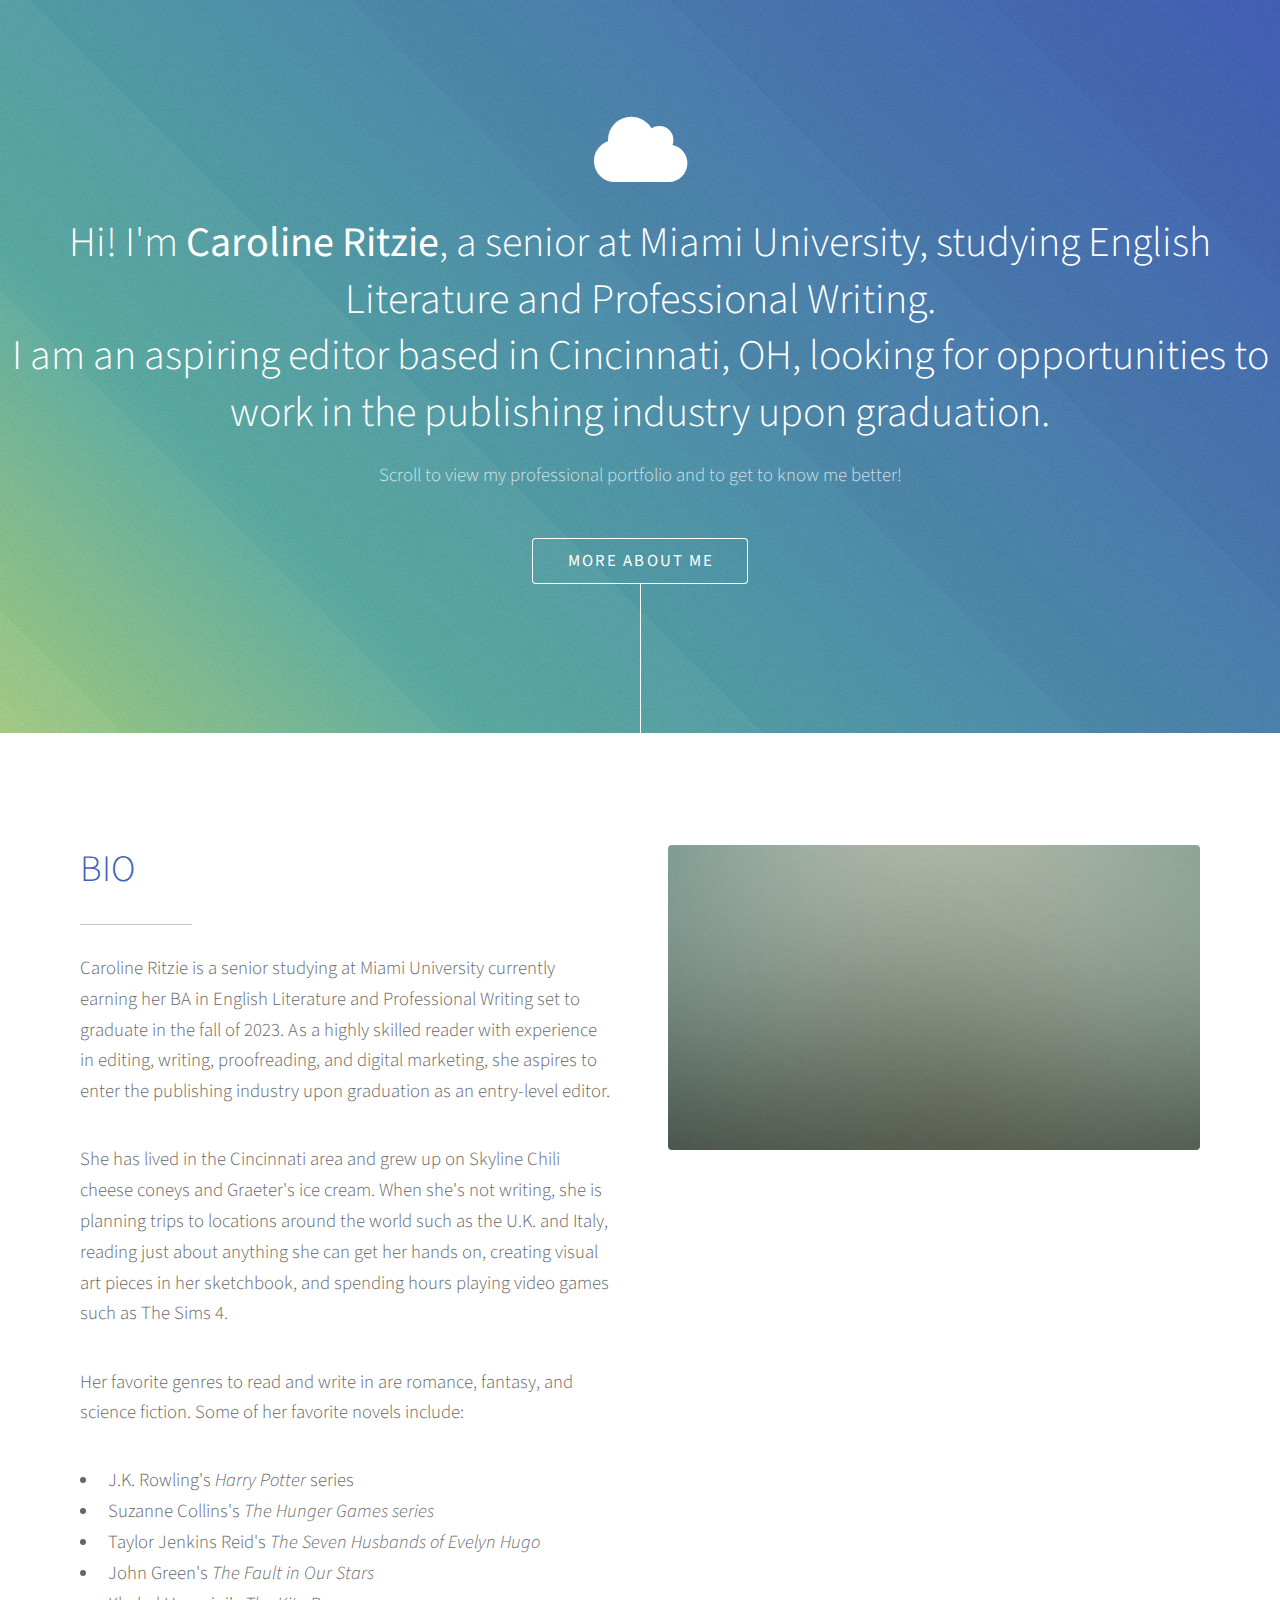
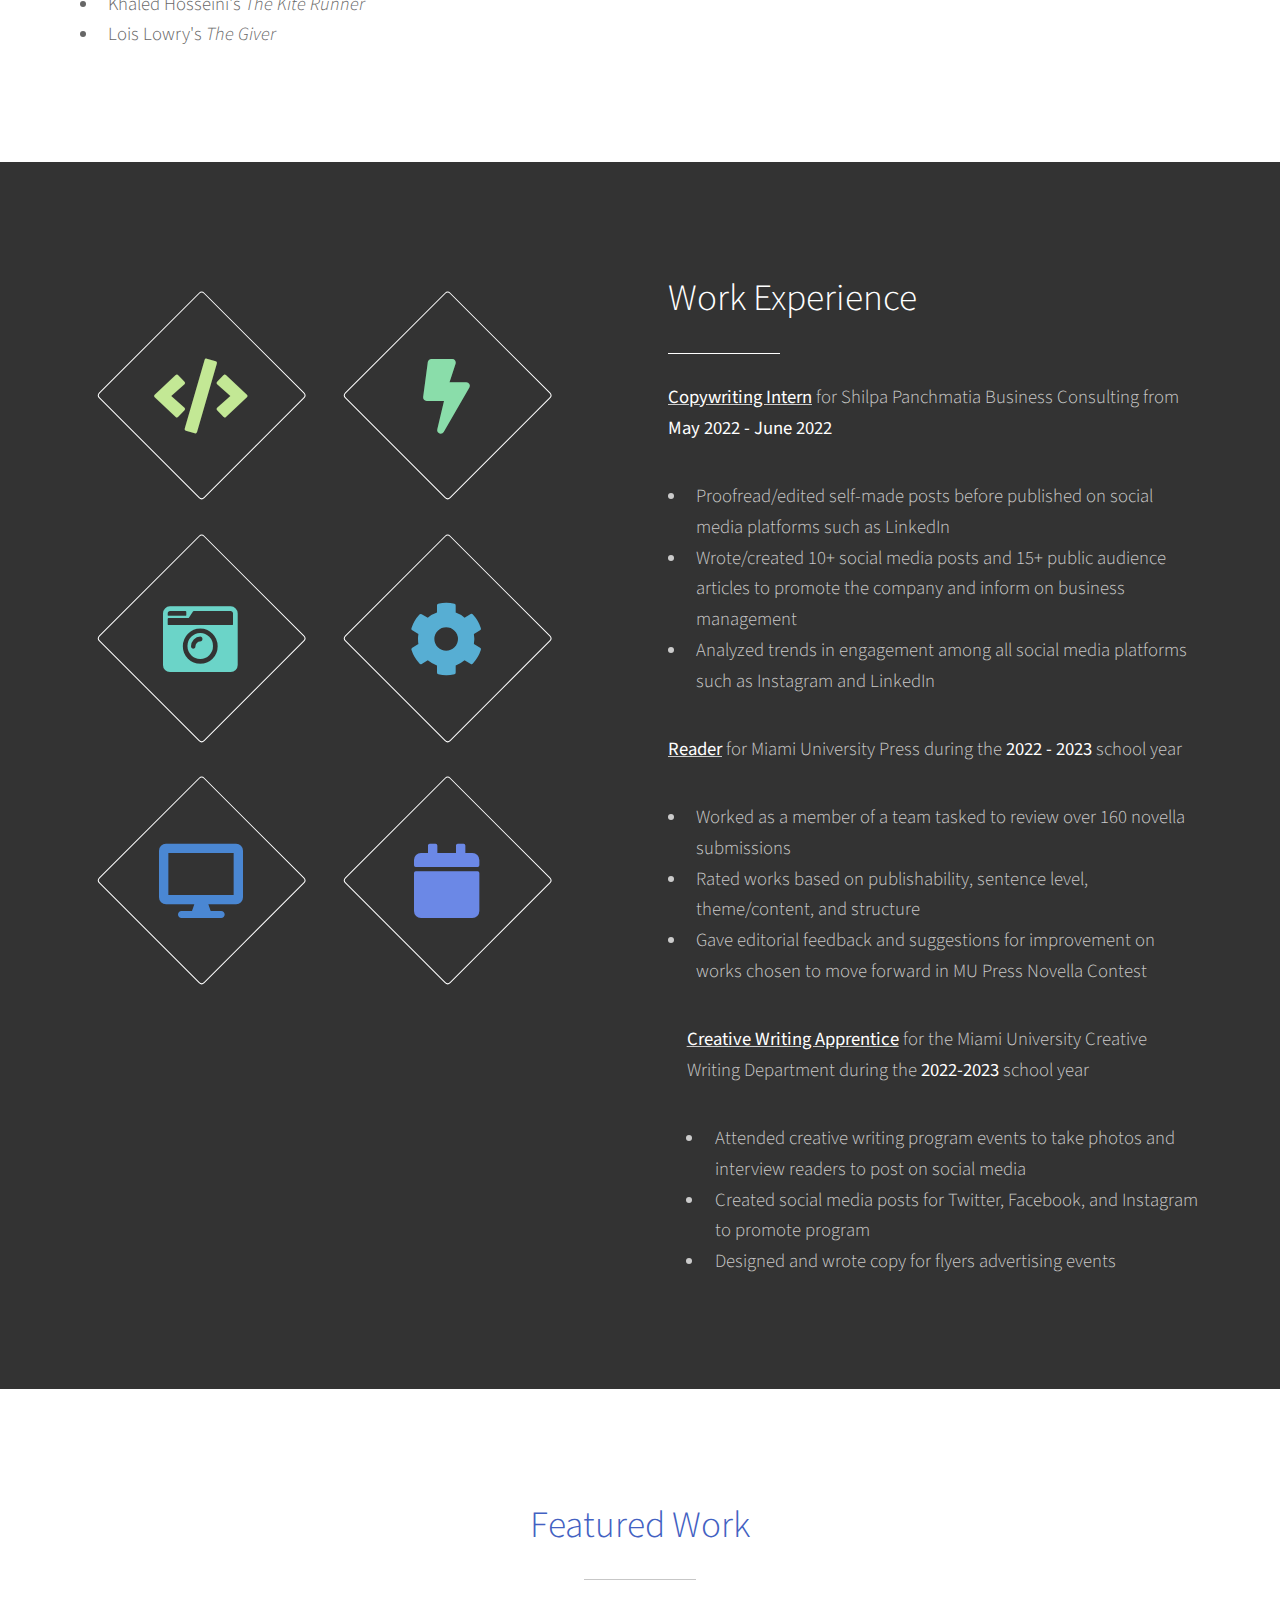
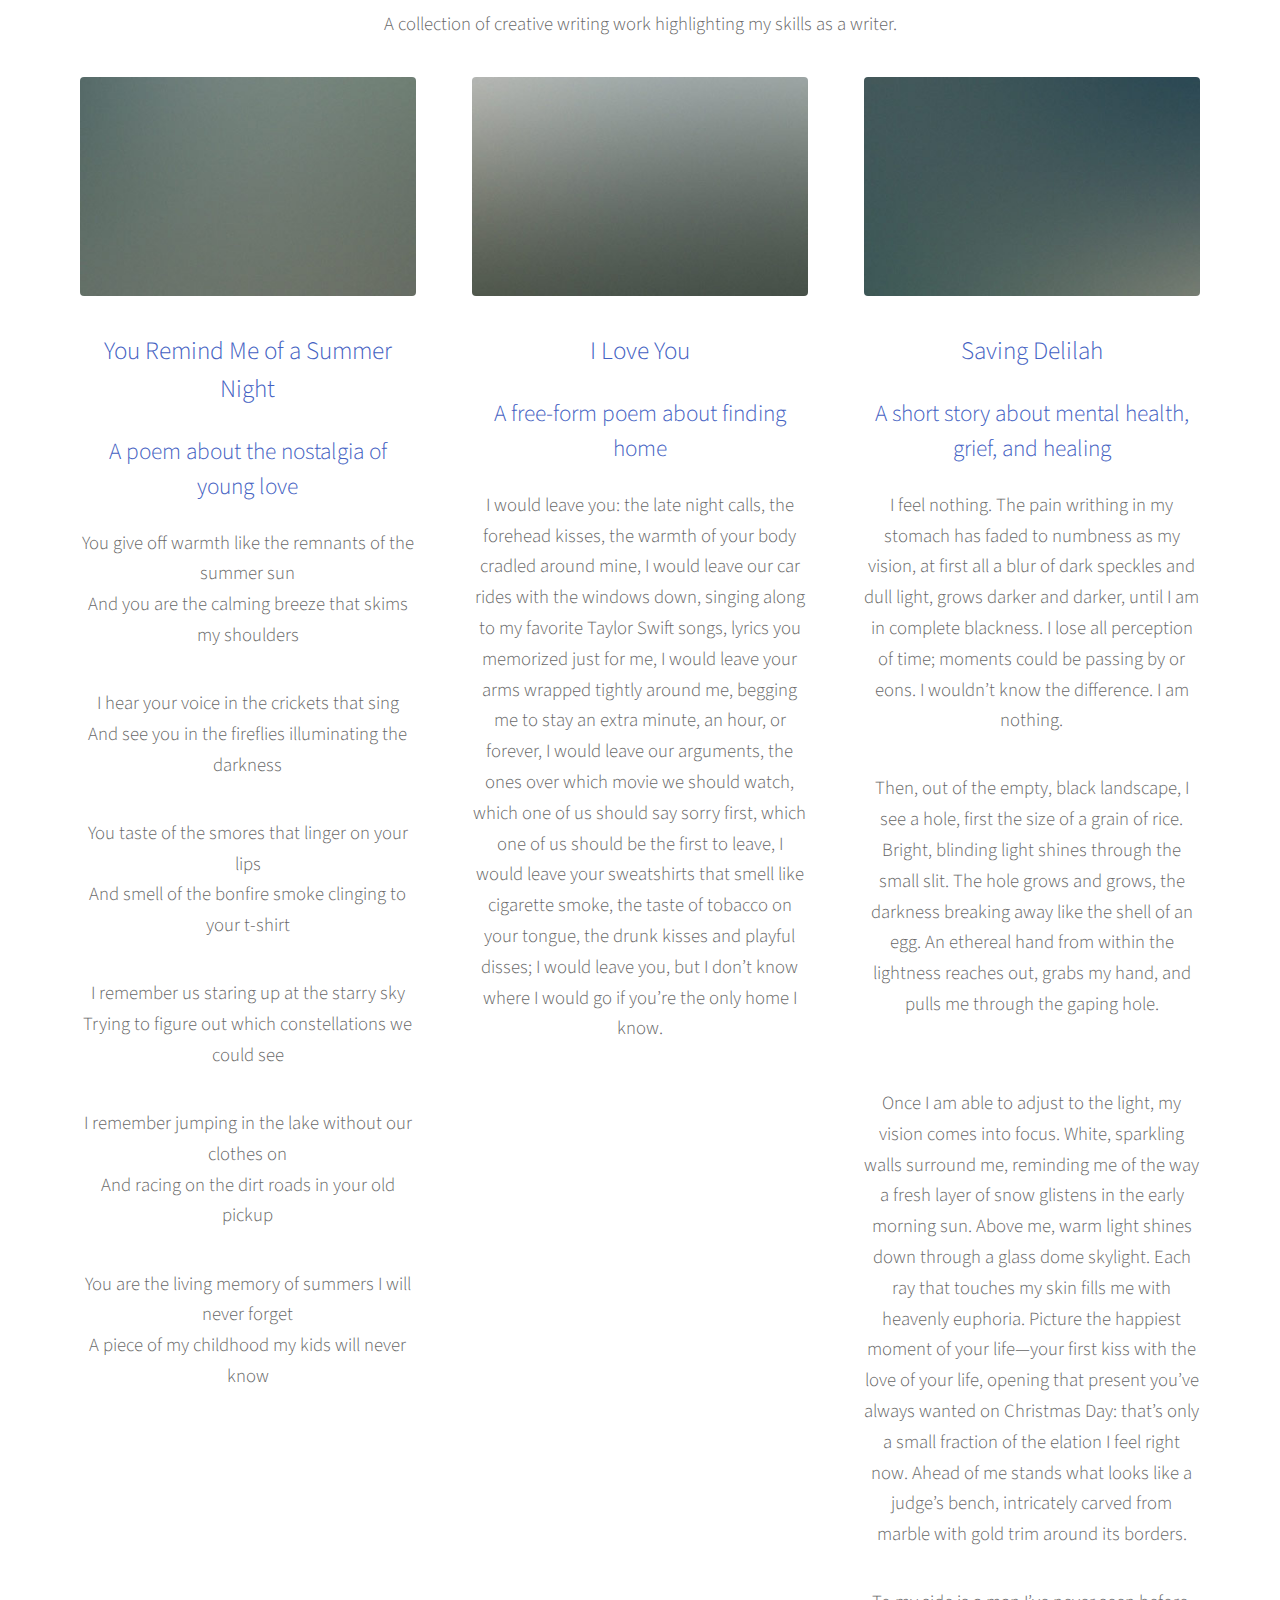
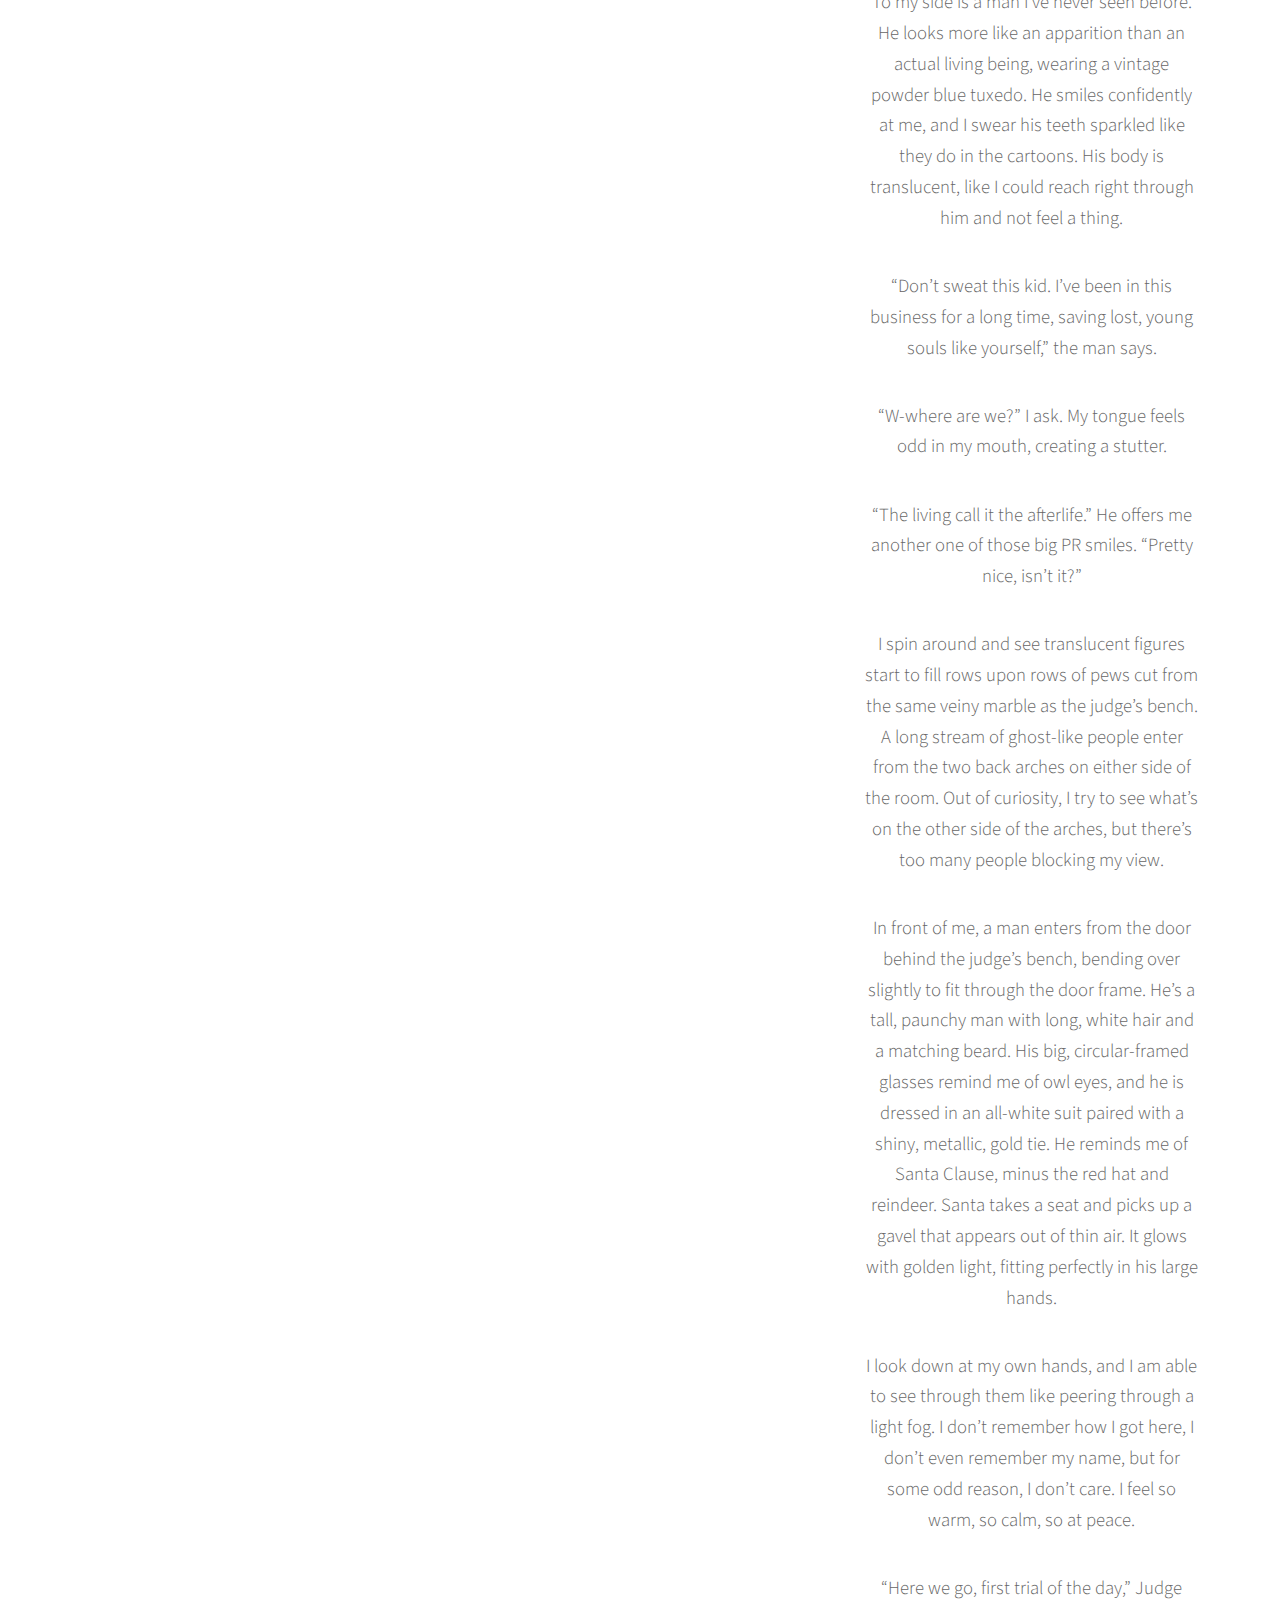
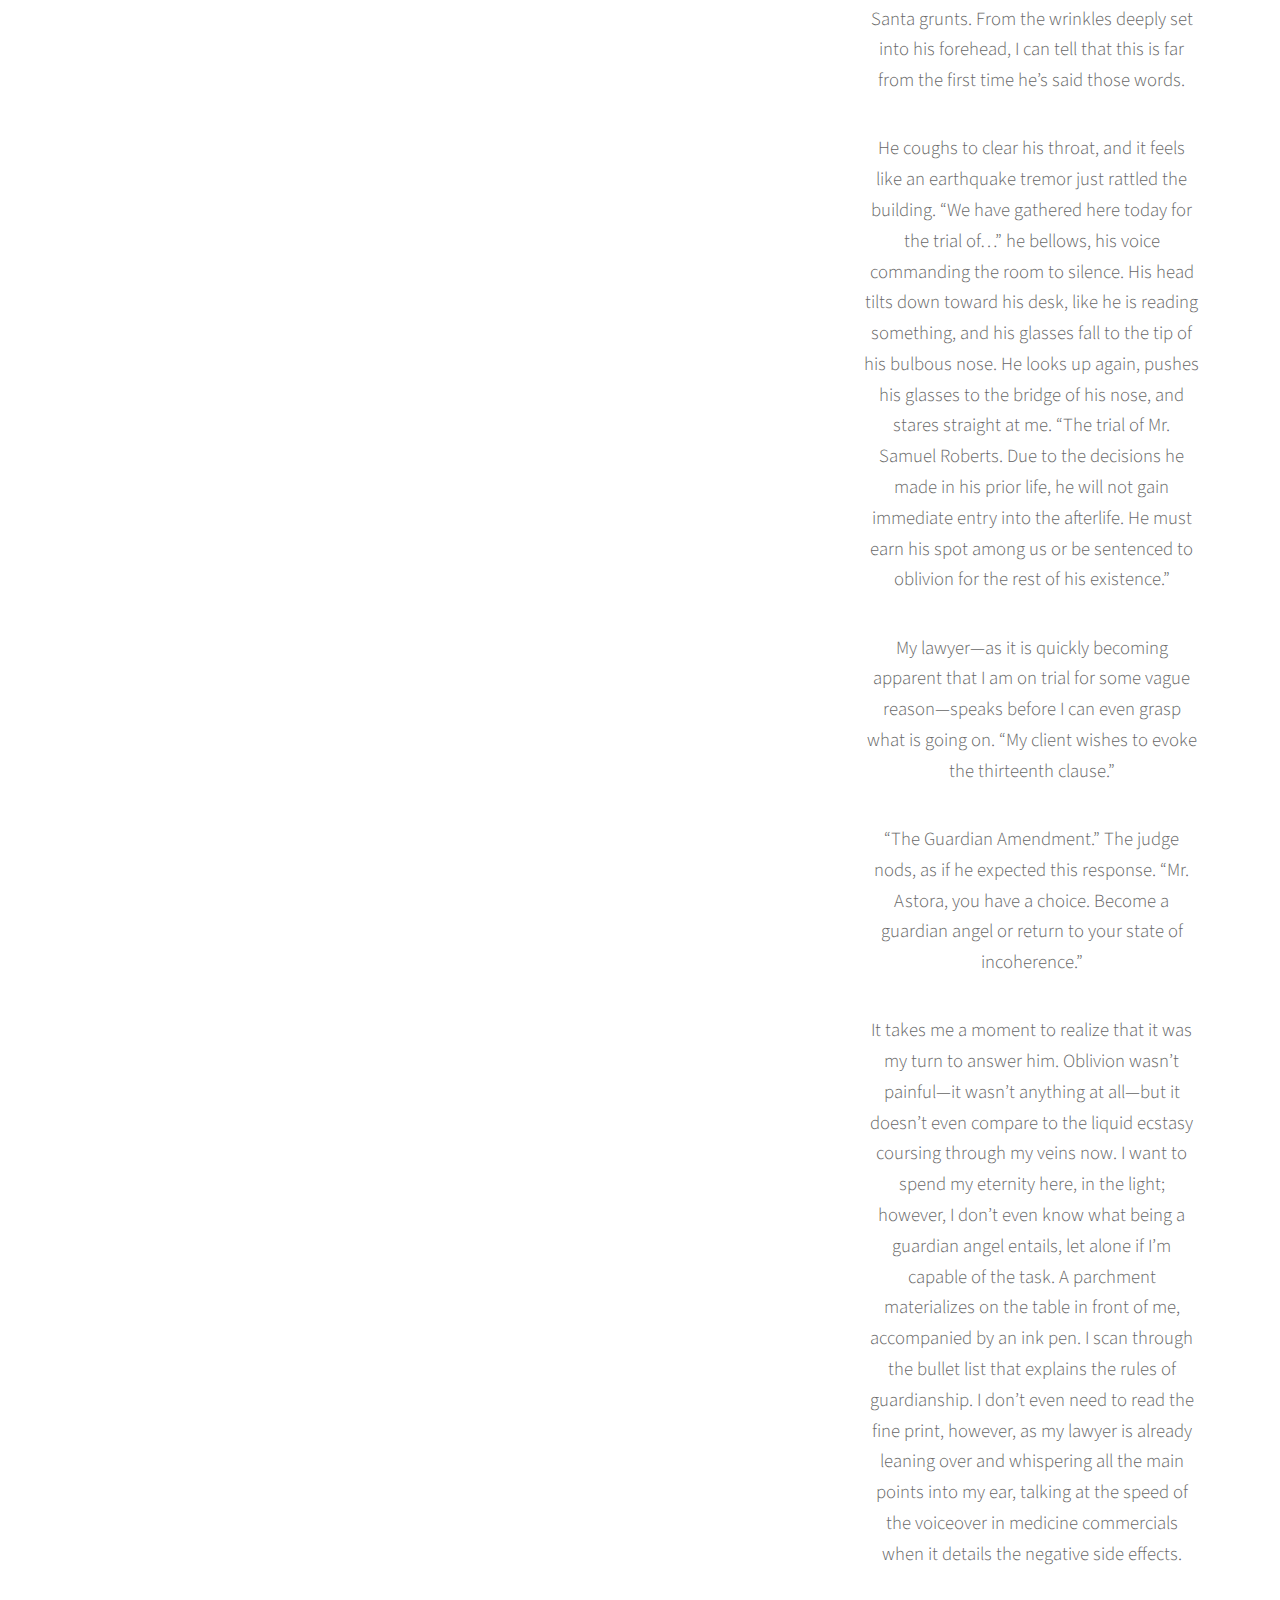
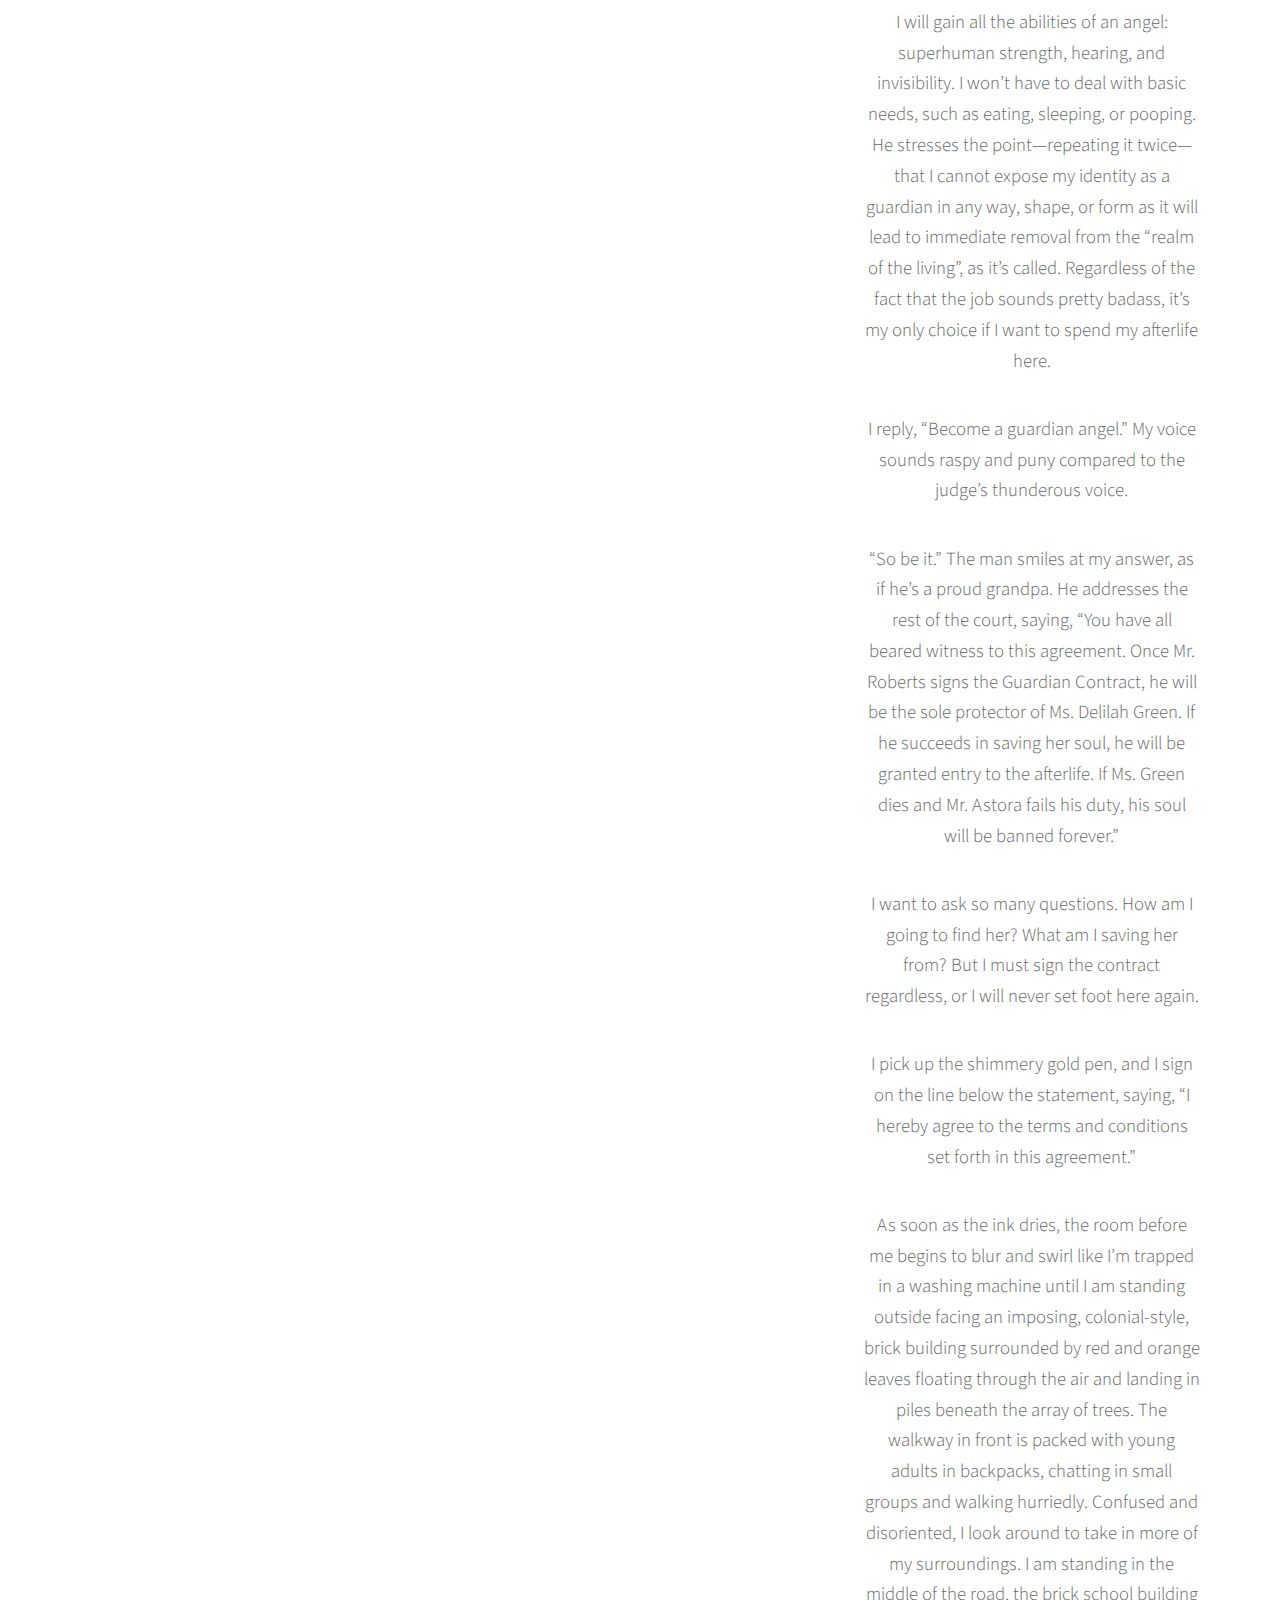
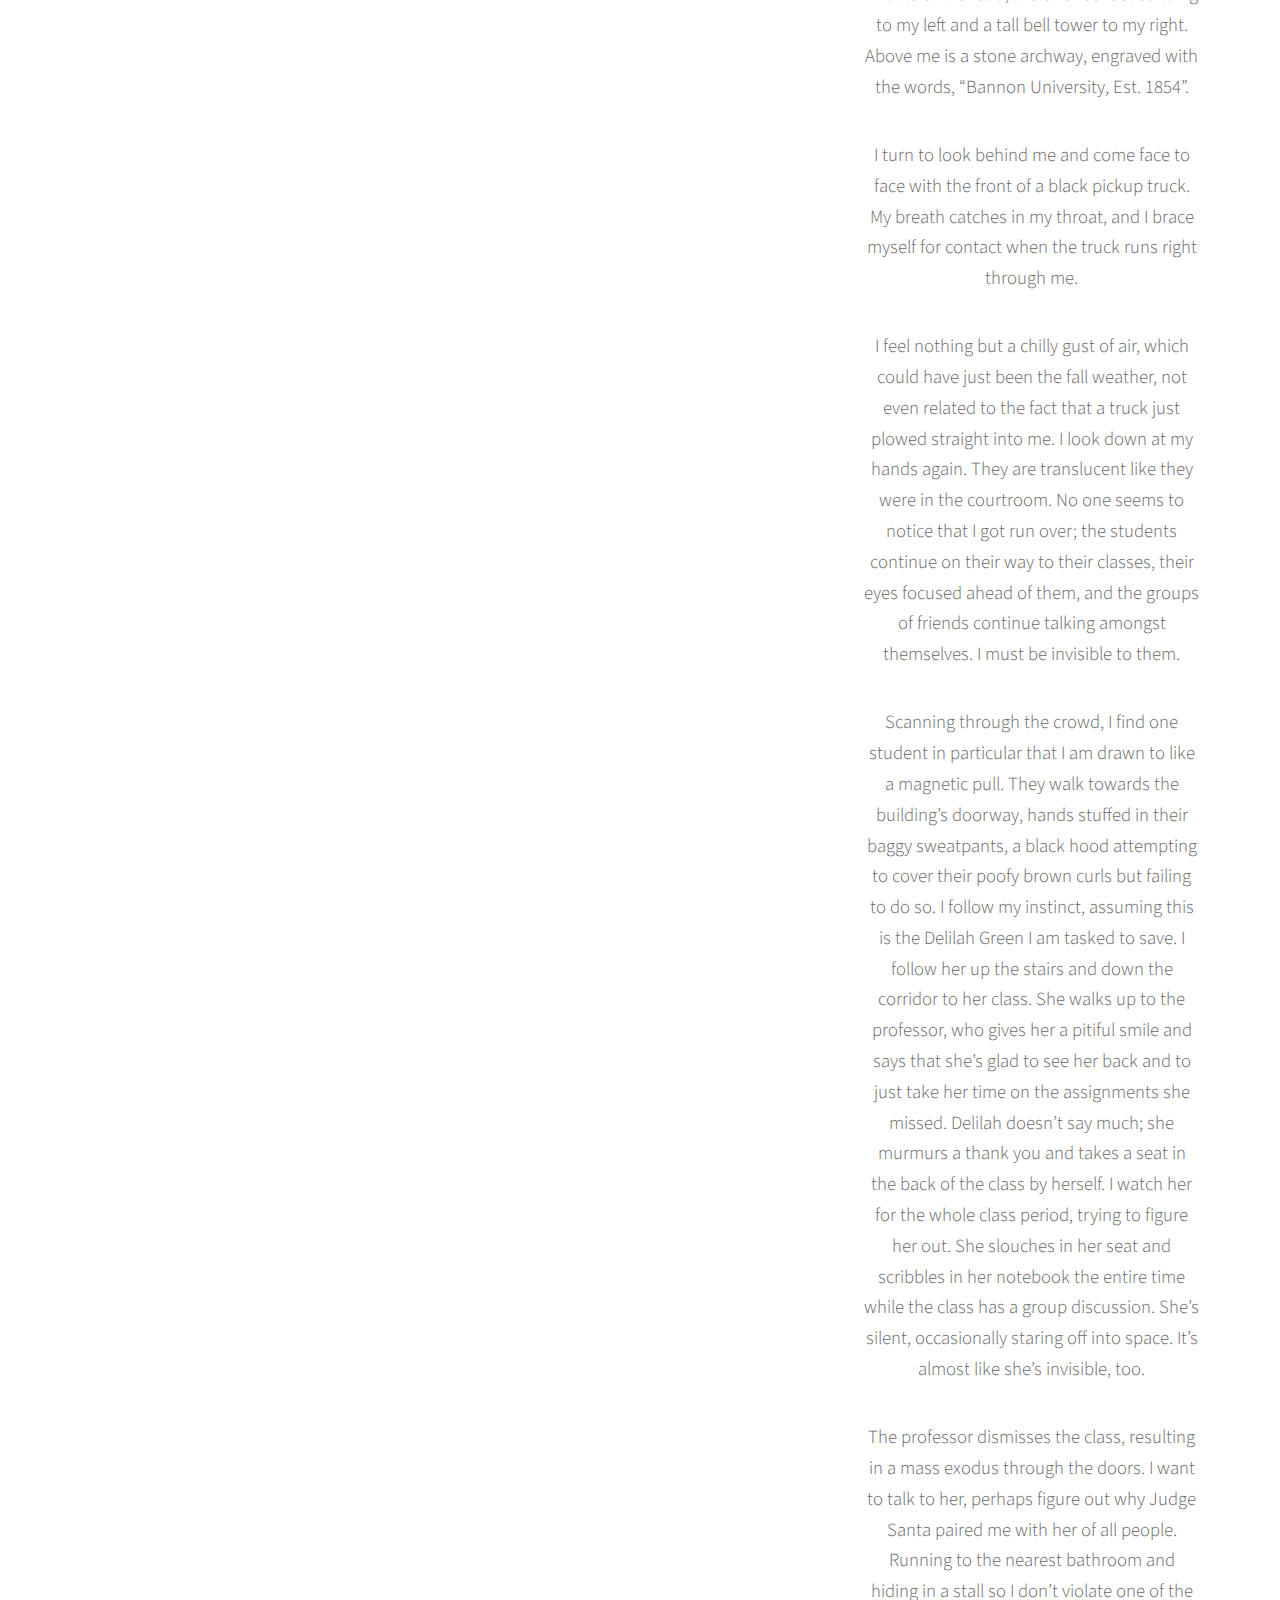
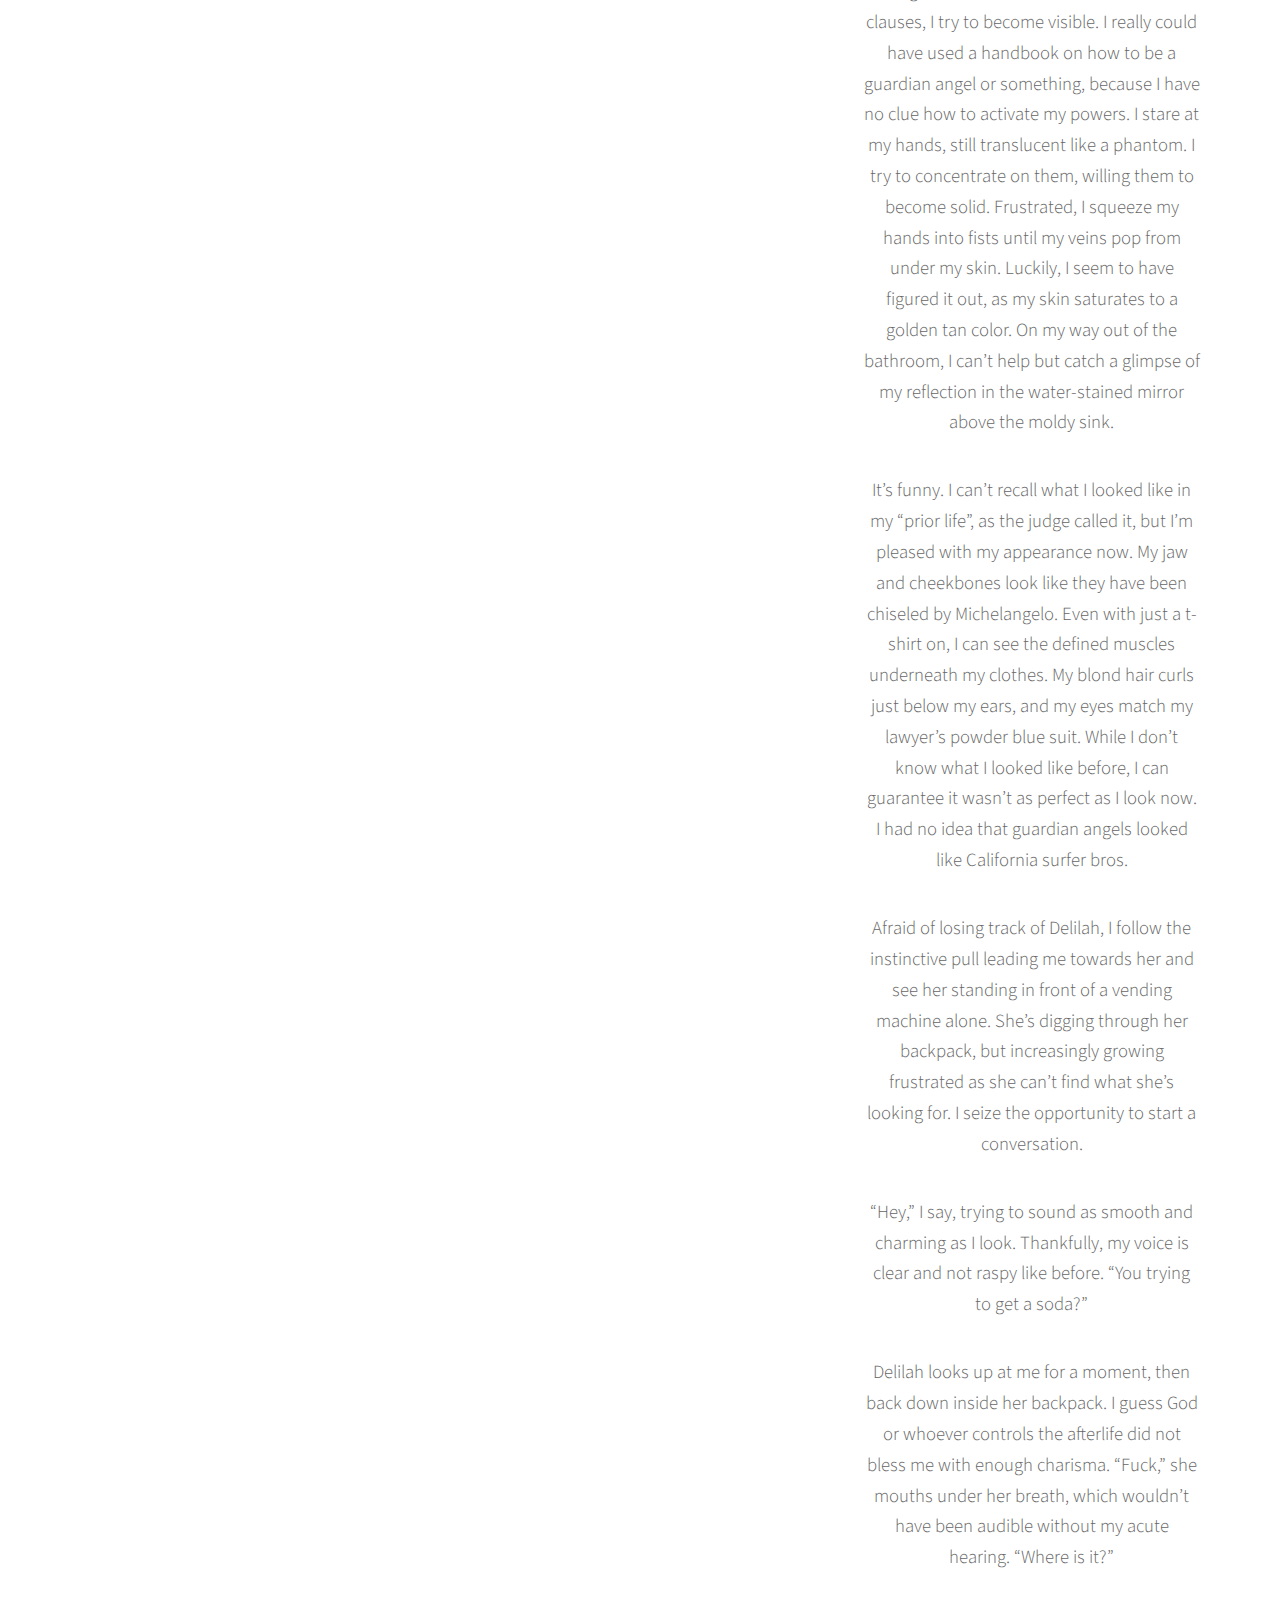
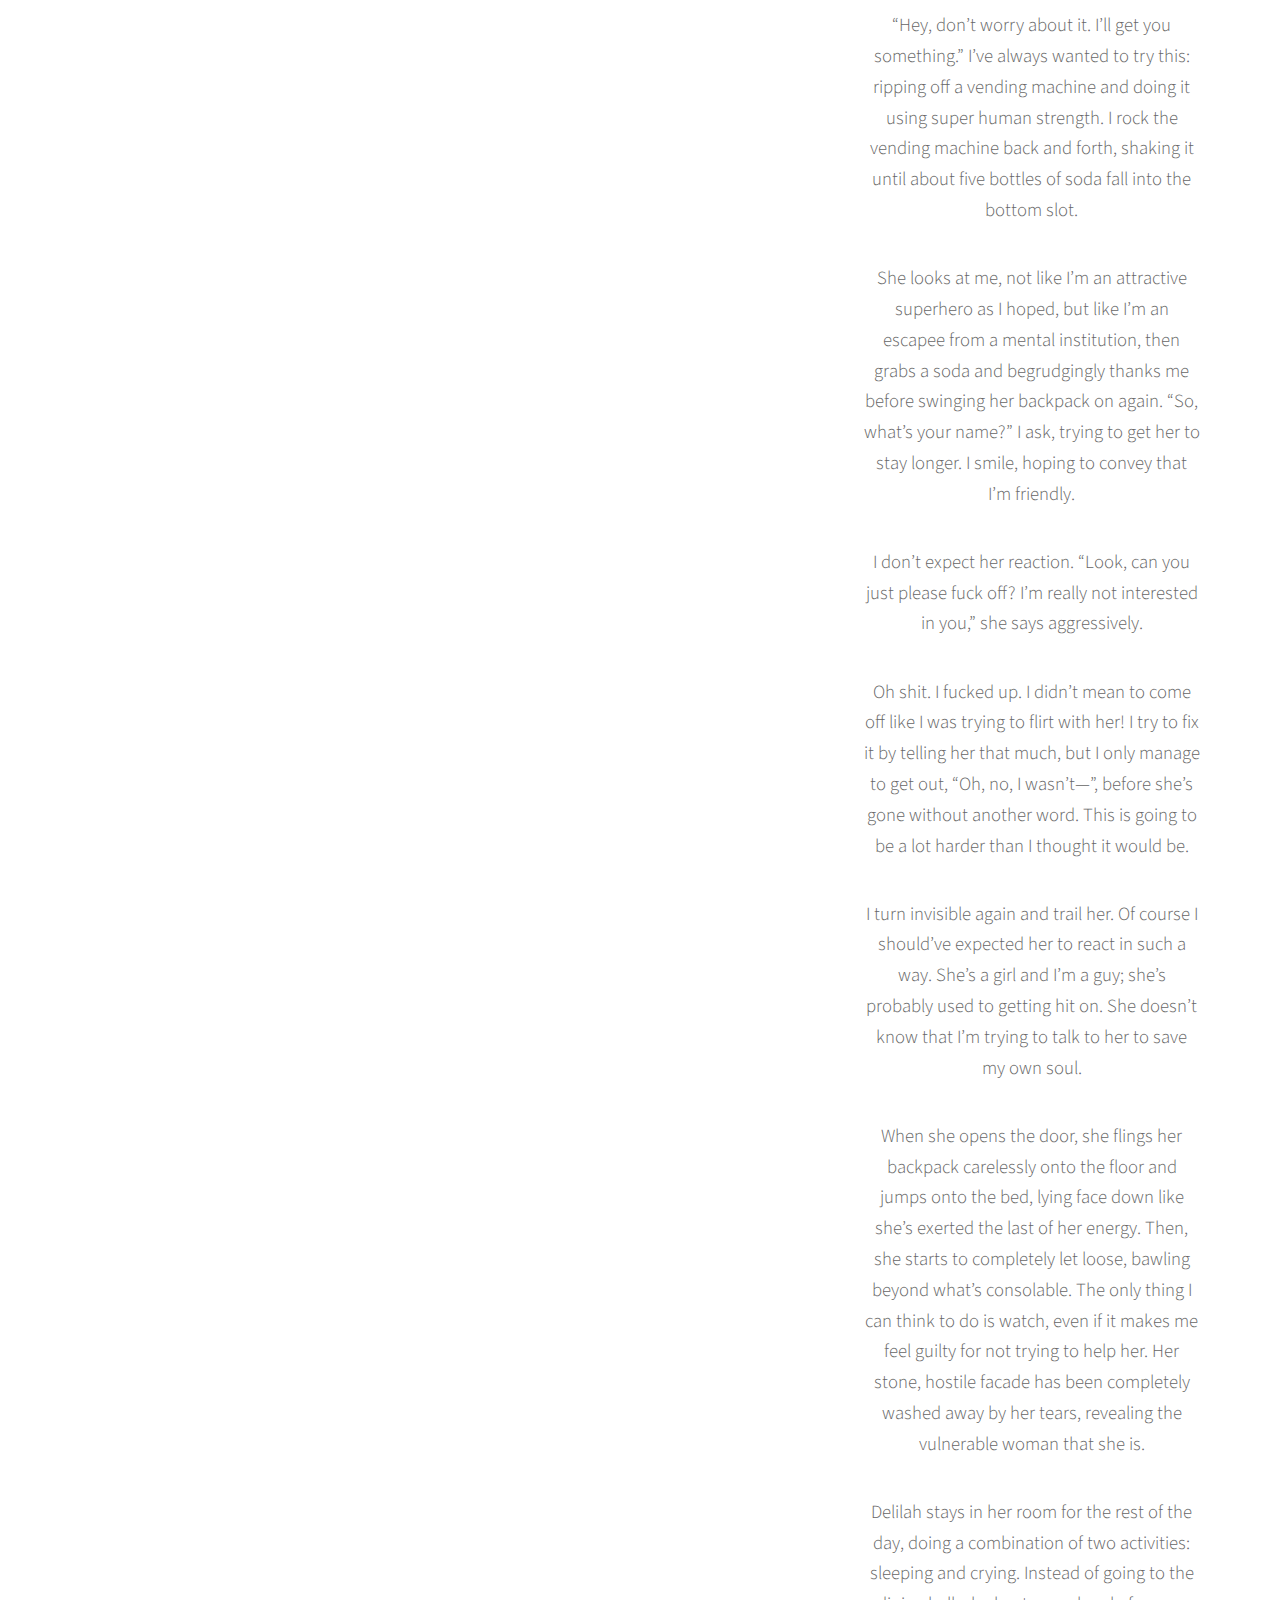
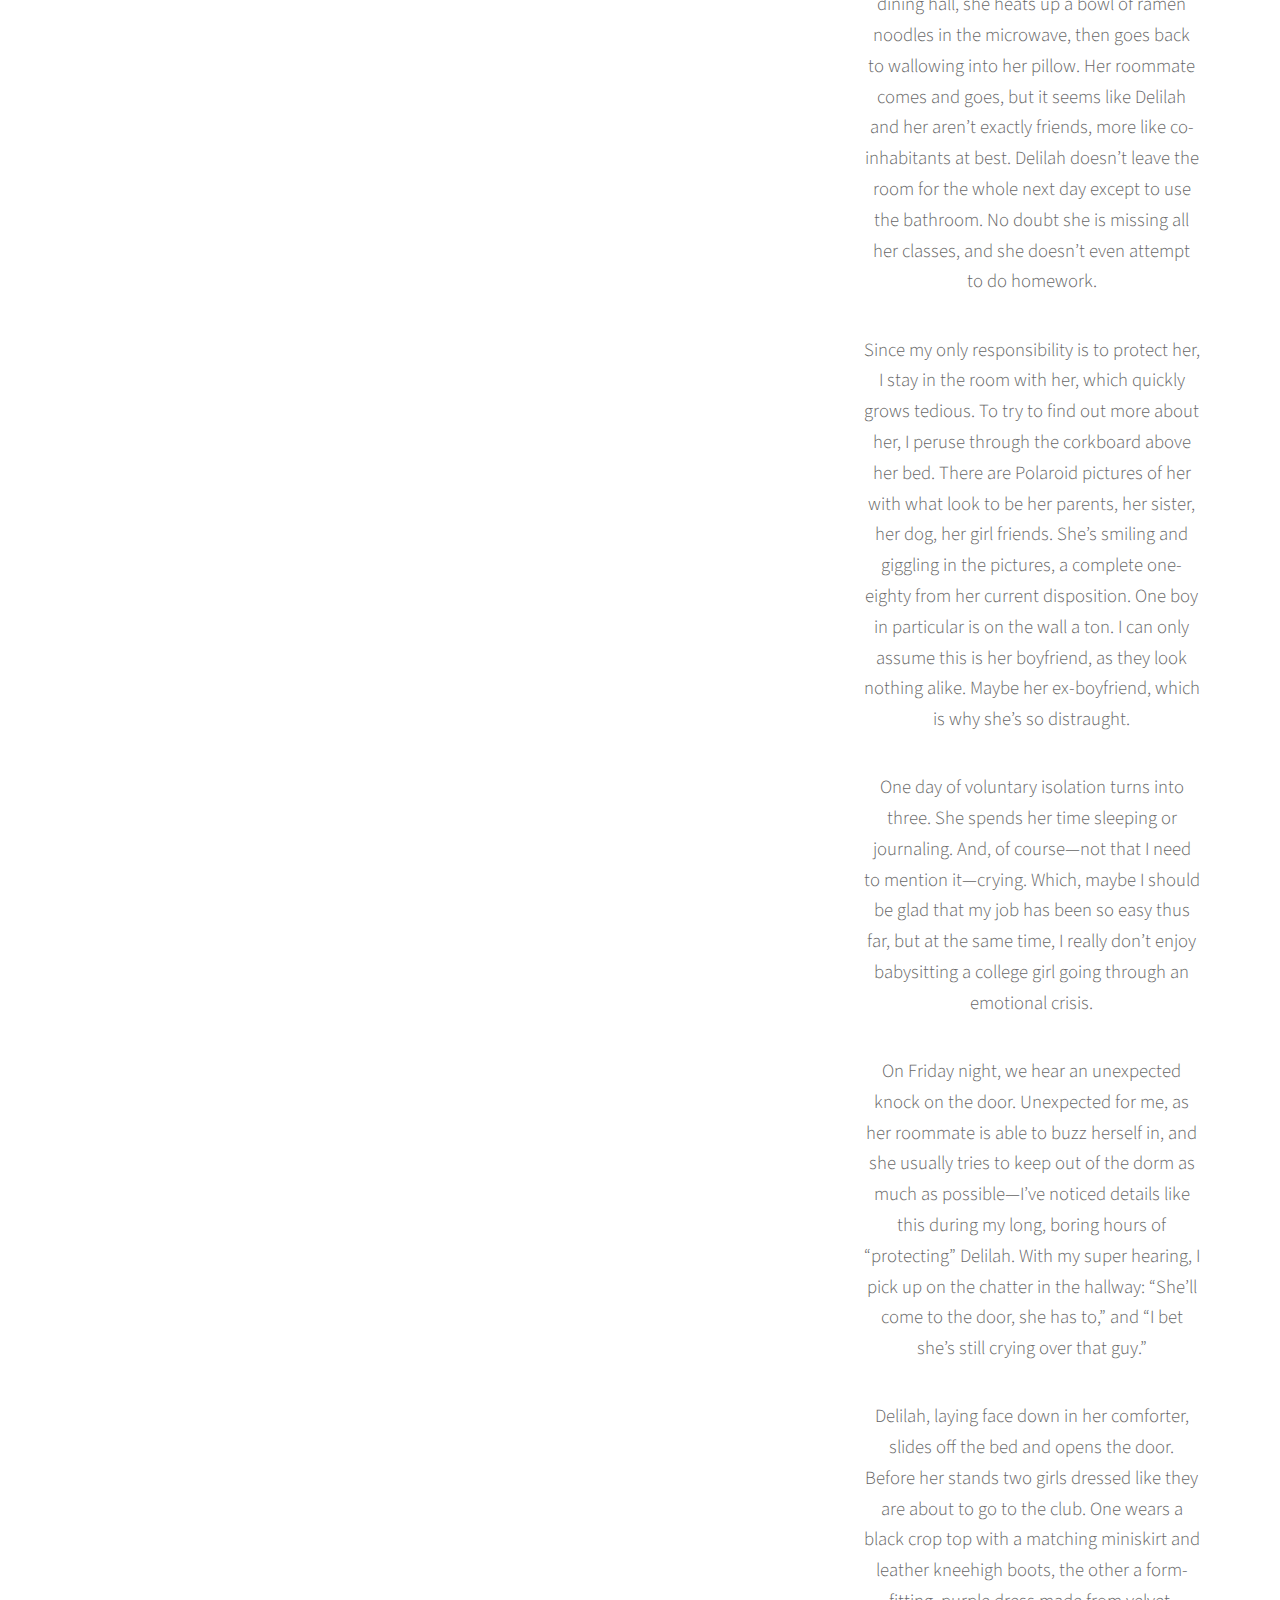
==== html5up-photon/index.html @ d7e20fa3 "added headers" ====
<!DOCTYPE HTML>
<!--
	Photon by HTML5 UP
	html5up.net | @ajlkn
	Free for personal and commercial use under the CCA 3.0 license (html5up.net/license)
-->
<html>
	<head>
		<title>Caroline Ritzie's Personal Website</title>
		<meta charset="utf-8" />
		<meta name="viewport" content="width=device-width, initial-scale=1, user-scalable=no" />
		<link rel="stylesheet" href="assets/css/main.css" />
		<noscript><link rel="stylesheet" href="assets/css/noscript.css" /></noscript>
	</head>
	<body class="is-preload">

		<!-- Header -->
			<section id="header">
				<div class="inner">
					<span class="icon solid major fa-cloud"></span>
					<h1>Hi! I'm <strong>Caroline Ritzie</strong>, a senior at Miami University, studying English Literature and Professional Writing. <br />
					 I am an aspiring editor based in Cincinnati, OH, looking for opportunities to work in the publishing industry upon graduation.</h1>
					<p>Scroll to view my professional portfolio and to get to know me better!<br />
					</p>
					<ul class="actions special">
						<li><a href="#one" class="button scrolly">More about me</a></li>
					</ul>
				</div>
			</section>

		<!-- One -->
			<section id="one" class="main style1">
				<div class="container">
					<div class="row gtr-150">
						<div class="col-6 col-12-medium">
							<header class="major">
								<h2>BIO<br />
							</h2>
							</header>
							<p>Caroline Ritzie is a senior studying at Miami University currently earning her BA in English Literature and Professional Writing set to graduate in the fall of 2023. As a highly skilled reader with experience in editing, writing, proofreading, and digital marketing, she aspires to enter the publishing industry upon graduation as an entry-level editor.</p>
							
								<p>She has lived in the Cincinnati area and grew up on Skyline Chili cheese coneys and Graeter's ice cream. When she's not writing, she is planning trips to locations around the world such as the U.K. and Italy, reading just about anything she can get her hands on, creating visual art pieces in her sketchbook, and spending hours playing video games such as The Sims 4.</p>
			
								<p>Her favorite genres to read and write in are romance, fantasy, and science fiction. Some of her favorite novels include:</p>
								<ul>
								<li>J.K. Rowling's <i>Harry Potter</i> series</li>
								<li>Suzanne Collins's <i>The Hunger Games series</i></li>
								<li>Taylor Jenkins Reid's <i>The Seven Husbands of Evelyn Hugo</i></li>
								<li>John Green's <i>The Fault in Our Stars</i></li>
								<li>Khaled Hosseini's <i>The Kite Runner</i></li>
								<li>Lois Lowry's <i>The Giver</i></li>
								</ul>
						</div>
						<div class="col-6 col-12-medium imp-medium">
							<span class="image fit"><img src="images/pic01.jpg" alt="" /></span>
						</div>
					</div>
				</div>
			</section>

		<!-- Two -->
			<section id="two" class="main style2">
				<div class="container">
					<div class="row gtr-150">
						<div class="col-6 col-12-medium">
							<ul class="major-icons">
								<li><span class="icon solid style1 major fa-code"></span></li>
								<li><span class="icon solid style2 major fa-bolt"></span></li>
								<li><span class="icon solid style3 major fa-camera-retro"></span></li>
								<li><span class="icon solid style4 major fa-cog"></span></li>
								<li><span class="icon solid style5 major fa-desktop"></span></li>
								<li><span class="icon solid style6 major fa-calendar"></span></li>
							</ul>
						</div>
						<div class="col-6 col-12-medium">
							<header class="major">
								<h2>Work Experience</h2>
							</header>
							<p><u><strong>Copywriting Intern</strong></u> for Shilpa Panchmatia Business Consulting from <strong>May 2022 - June 2022</strong>
								<ul>
									<li>Proofread/edited self-made posts before published on social media platforms such as LinkedIn
								<li>Wrote/created 10+ social media posts and 15+ public audience articles to promote the company and inform on business management
								<li>Analyzed trends in engagement among all social media platforms such as Instagram and LinkedIn
								</ul>
							</p>
							<p><u><strong>Reader</strong></u> for Miami University Press during the <strong>2022 - 2023</strong> school year
								<ul>
								<li>Worked as a member of a team tasked to review over 160 novella submissions</li>
								<li>Rated works based on publishability, sentence level, theme/content, and structure</li>
								<li>Gave editorial feedback and suggestions for improvement on works chosen to move forward in MU Press Novella Contest</li>
							</p>
							<p><u><strong>Creative Writing Apprentice</strong></u> for the Miami University Creative Writing Department during the <strong>2022-2023</strong> school year
								<ul>
								<li>Attended creative writing program events to take photos and interview readers to post on social media</li>
								<li>Created social media posts for Twitter, Facebook, and Instagram to promote program</li>
								<li>Designed and wrote copy for flyers advertising events</li>
								</ul>
							</p>
						</div>
					</div>
				</div>
			</section>

		<!-- Three -->
			<section id="three" class="main style1 special">
				<div class="container">
					<header class="major">
						<h2>Featured Work</h2>
					</header>
					<p>A collection of creative writing work highlighting my skills as a writer.</p>
					<div class="row gtr-150">
						<div class="col-4 col-12-medium">
							<span class="image fit"><img src="images/pic02.jpg" alt="" /></span>
							<h3>You Remind Me of a Summer Night</h3>
							<h4>A poem about the nostalgia of young love</h4>

							<p>You give off warmth like the remnants of the summer sun
							<br>And you are the calming breeze that skims my shoulders</p>
								 
							<p>I hear your voice in the crickets that sing
							<br>And see you in the fireflies illuminating the darkness</p>
								 
							<p>You taste of the smores that linger on your lips
							<br>And smell of the bonfire smoke clinging to your t-shirt</p>
								 
							<p>I remember us staring up at the starry sky
							<br>Trying to figure out which constellations we could see</p>
								 
							<p>I remember jumping in the lake without our clothes on
							<br>And racing on the dirt roads in your old pickup</p>
								 
							<p>You are the living memory of summers I will never forget
							<br>A piece of my childhood my kids will never know</p>
						
						</div>
						<div class="col-4 col-12-medium">
							<span class="image fit"><img src="images/pic03.jpg" alt="" /></span>
							<h3>I Love You</h3>
							<h4>A free-form poem about finding home</h4>
							<p>I would leave you: the late night calls, the forehead kisses, the warmth of your body cradled around mine, I would leave our car rides with the windows down, singing along to my favorite Taylor Swift songs, lyrics you memorized just for me, I would leave your arms wrapped tightly around me, begging me to stay an extra minute, an hour, or forever, I would leave our arguments, the ones over which movie we should watch, which one of us should say sorry first, which one of us should be the first to leave, I would leave your sweatshirts that smell like cigarette smoke, the taste of tobacco on your tongue, the drunk kisses and playful disses; I would leave you, but I don’t know where I would go if you’re the only home I know.</p>
						
						</div>
						<div class="col-4 col-12-medium">
							<span class="image fit"><img src="images/pic04.jpg" alt="" /></span>
							<h3>Saving Delilah</h3>
							<h4>A short story about mental health, grief, and healing</h4>
							<p>I feel nothing. The pain writhing in my stomach has faded to numbness as my vision, at first all a blur of dark speckles and dull light, grows darker and darker, until I am in complete blackness. I lose all perception of time; moments could be passing by or eons. I wouldn’t know the difference. I am nothing.
								​</p>
								<p>Then, out of the empty, black landscape, I see a hole, first the size of a grain of rice. Bright, blinding light shines through the small slit. The hole grows and grows, the darkness breaking away like the shell of an egg. An ethereal hand from within the lightness reaches out, grabs my hand, and pulls me through the gaping hole.</p>​
								<p>Once I am able to adjust to the light, my vision comes into focus. White, sparkling walls surround me, reminding me of the way a fresh layer of snow glistens in the early morning sun. Above me, warm light shines down through a glass dome skylight. Each ray that touches my skin fills me with heavenly euphoria. Picture the happiest moment of your life—your first kiss with the love of your life, opening that present you’ve always wanted on Christmas Day: that’s only a small fraction of the elation I feel right now. Ahead of me stands what looks like a judge’s bench, intricately carved from marble with gold trim around its borders. 
								​</p>
								<p>To my side is a man I’ve never seen before. He looks more like an apparition than an actual living being, wearing a vintage powder blue tuxedo. He smiles confidently at me, and I swear his teeth sparkled like they do in the cartoons. His body is translucent, like I could reach right through him and not feel a thing. 
								​</p>
								<p>“Don’t sweat this kid. I’ve been in this business for a long time, saving lost, young souls like yourself,” the man says. 
								​</p>
								<p>“W-where are we?” I ask. My tongue feels odd in my mouth, creating a stutter.
								​</p>
								<p>“The living call it the afterlife.” He offers me another one of those big PR smiles. “Pretty nice, isn’t it?”
								​</p>
								<p>I spin around and see translucent figures start to fill rows upon rows of pews cut from the same veiny marble as the judge’s bench. A long stream of ghost-like people enter from the two back arches on either side of the room. Out of curiosity, I try to see what’s on the other side of the arches, but there’s too many people blocking my view. 
								​</p>
								<p>In front of me, a man enters from the door behind the judge’s bench, bending over slightly to fit through the door frame. He’s a tall, paunchy man with long, white hair and a matching beard. His big, circular-framed glasses remind me of owl eyes, and he is dressed in an all-white suit paired with a shiny, metallic, gold tie. He reminds me of Santa Clause, minus the red hat and reindeer. Santa takes a seat and picks up a gavel that appears out of thin air. It glows with golden light, fitting perfectly in his large hands.
								​</p>
								<p>I look down at my own hands, and I am able to see through them like peering through a light fog. I don’t remember how I got here, I don’t even remember my name, but for some odd reason, I don’t care. I feel so warm, so calm, so at peace. 
								​</p>
								<p>“Here we go, first trial of the day,” Judge Santa grunts. From the wrinkles deeply set into his forehead, I can tell that this is far from the first time he’s said those words. 
								​</p>
								<p>He coughs to clear his throat, and it feels like an earthquake tremor just rattled the building. “We have gathered here today for the trial of…” he bellows, his voice commanding the room to silence. His head tilts down toward his desk, like he is reading something, and his glasses fall to the tip of his bulbous nose. He looks up again, pushes his glasses to the bridge of his nose, and stares straight at me. “The trial of Mr. Samuel Roberts. Due to the decisions he made in his prior life, he will not gain immediate entry into the afterlife. He must earn his spot among us or be sentenced to oblivion for the rest of his existence.”
								​</p>
								<p>My lawyer—as it is quickly becoming apparent that I am on trial for some vague reason—speaks before I can even grasp what is going on. “My client wishes to evoke the thirteenth clause.”
								​</p>
								<p>“The Guardian Amendment.” The judge nods, as if he expected this response. “Mr. Astora, you have a choice. Become a guardian angel or return to your state of incoherence.”
								​</p>
								<p>It takes me a moment to realize that it was my turn to answer him. Oblivion wasn’t painful—it wasn’t anything at all—but it doesn’t even compare to the liquid ecstasy coursing through my veins now. I want to spend my eternity here, in the light; however, I don’t even know what being a guardian angel entails, let alone if I’m capable of the task. 
								A parchment materializes on the table in front of me, accompanied by an ink pen. I scan through the bullet list that explains the rules of guardianship. I don’t even need to read the fine print, however, as my lawyer is already leaning over and whispering all the main points into my ear, talking at the speed of the voiceover in medicine commercials when it details the negative side effects. 
								​</p>
								<p>I will gain all the abilities of an angel: superhuman strength, hearing, and invisibility. I won’t have to deal with basic needs, such as eating, sleeping, or pooping. He stresses the point—repeating it twice—that I cannot expose my identity as a guardian in any way, shape, or form as it will lead to immediate removal from the “realm of the living”, as it’s called. Regardless of the fact that the job sounds pretty badass, it’s my only choice if I want to spend my afterlife here. 
								​</p>
								<p>I reply, “Become a guardian angel.” My voice sounds raspy and puny compared to the judge’s thunderous voice. 
								​</p>
								<p>“So be it.” The man smiles at my answer, as if he’s a proud grandpa. He addresses the rest of the court, saying, “You have all beared witness to this agreement. Once Mr. Roberts signs the Guardian Contract, he will be the sole protector of Ms. Delilah Green. If he succeeds in saving her soul, he will be granted entry to the afterlife. If Ms. Green dies and Mr. Astora fails his duty, his soul will be banned forever.”
								​</p>
								<p>I want to ask so many questions. How am I going to find her? What am I saving her from? But I must sign the contract regardless, or I will never set foot here again. 
								​</p>
								<p>I pick up the shimmery gold pen, and I sign on the line below the statement, saying, “I hereby agree to the terms and conditions set forth in this agreement.” 
								​</p>
								<p>As soon as the ink dries, the room before me begins to blur and swirl like I’m trapped in a washing machine until I am standing outside facing an imposing, colonial-style, brick building surrounded by red and orange leaves floating through the air and landing in piles beneath the array of trees. The walkway in front is packed with young adults in backpacks, chatting in small groups and walking hurriedly. Confused and disoriented, I look around to take in more of my surroundings. I am standing in the middle of the road, the brick school building to my left and a tall bell tower to my right. Above me is a stone archway, engraved with the words, “Bannon University, Est. 1854”.
								​</p>
								<p>I turn to look behind me and come face to face with the front of a black pickup truck. My breath catches in my throat, and I brace myself for contact when the truck runs right through me. 
								​</p>
								<p>I feel nothing but a chilly gust of air, which could have just been the fall weather, not even related to the fact that a truck just plowed straight into me. I look down at my hands again. They are translucent like they were in the courtroom. No one seems to notice that I got run over; the students continue on their way to their classes, their eyes focused ahead of them, and the groups of friends continue talking amongst themselves. I must be invisible to them.
								​</p>
								<p>Scanning through the crowd, I find one student in particular that I am drawn to like a magnetic pull. They walk towards the building’s doorway, hands stuffed in their baggy sweatpants, a black hood attempting to cover their poofy brown curls but failing to do so. I follow my instinct, assuming this is the Delilah Green I am tasked to save.
								I follow her up the stairs and down the corridor to her class. She walks up to the professor, who gives her a pitiful smile and says that she’s glad to see her back and to just take her time on the assignments she missed. Delilah doesn’t say much; she murmurs a thank you and takes a seat in the back of the class by herself. I watch her for the whole class period, trying to figure her out. She slouches in her seat and scribbles in her notebook the entire time while the class has a group discussion. She’s silent, occasionally staring off into space. It’s almost like she’s invisible, too.
								​</p>
								<p>The professor dismisses the class, resulting in a mass exodus through the doors. I want to talk to her, perhaps figure out why Judge Santa paired me with her of all people. Running to the nearest bathroom and hiding in a stall so I don’t violate one of the clauses, I try to become visible. I really could have used a handbook on how to be a guardian angel or something, because I have no clue how to activate my powers. 
								I stare at my hands, still translucent like a phantom. I try to concentrate on them, willing them to become solid. Frustrated, I squeeze my hands into fists until my veins pop from under my skin. Luckily, I seem to have figured it out, as my skin saturates to a golden tan color. On my way out of the bathroom, I can’t help but catch a glimpse of my reflection in the water-stained mirror above the moldy sink. 
								​</p>
								<p>It’s funny. I can’t recall what I looked like in my “prior life”, as the judge called it, but I’m pleased with my appearance now. My jaw and cheekbones look like they have been chiseled by Michelangelo. Even with just a t-shirt on, I can see the defined muscles underneath my clothes. My blond hair curls just below my ears, and my eyes match my lawyer’s powder blue suit. While I don’t know what I looked like before, I can guarantee it wasn’t as perfect as I look now. I had no idea that guardian angels looked like California surfer bros. 
								​</p>
								<p>Afraid of losing track of Delilah, I follow the instinctive pull leading me towards her and see her standing in front of a vending machine alone. She’s digging through her backpack, but increasingly growing frustrated as she can’t find what she’s looking for. I seize the opportunity to start a conversation. 
								​</p>
								<p>“Hey,” I say, trying to sound as smooth and charming as I look. Thankfully, my voice is clear and not raspy like before. “You trying to get a soda?”
								​</p>
								<p>Delilah looks up at me for a moment, then back down inside her backpack. I guess God or whoever controls the afterlife did not bless me with enough charisma. “Fuck,” she mouths under her breath, which wouldn’t have been audible without my acute hearing. “Where is it?”
								​</p>
								<p>“Hey, don’t worry about it. I’ll get you something.” I’ve always wanted to try this: ripping off a vending machine and doing it using super human strength. I rock the vending machine back and forth, shaking it until about five bottles of soda fall into the bottom slot. 
								​</p>
								<p>She looks at me, not like I’m an attractive superhero as I hoped, but like I’m an escapee from a mental institution, then grabs a soda and begrudgingly thanks me before swinging her backpack on again.
								“So, what’s your name?” I ask, trying to get her to stay longer. I smile, hoping to convey that I’m friendly. 
								​</p>
								<p>I don’t expect her reaction. “Look, can you just please fuck off? I’m really not interested in you,” she says aggressively. 
								​</p>
								<p>Oh shit. I fucked up. I didn’t mean to come off like I was trying to flirt with her! I try to fix it by telling her that much, but I only manage to get out, “Oh, no, I wasn’t—”, before she’s gone without another word. This is going to be a lot harder than I thought it would be. 
								​</p>
								<p>I turn invisible again and trail her. Of course I should’ve expected her to react in such a way. She’s a girl and I’m a guy; she’s probably used to getting hit on. She doesn’t know that I’m trying to talk to her to save my own soul. 
								​</p>
								<p>When she opens the door, she flings her backpack carelessly onto the floor and jumps onto the bed, lying face down like she’s exerted the last of her energy. Then, she starts to completely let loose, bawling beyond what’s consolable. The only thing I can think to do is watch, even if it makes me feel guilty for not trying to help her. Her stone, hostile facade has been completely washed away by her tears, revealing the vulnerable woman that she is. 
								​</p>
								<p>Delilah stays in her room for the rest of the day, doing a combination of two activities: sleeping and crying. Instead of going to the dining hall, she heats up a bowl of ramen noodles in the microwave, then goes back to wallowing into her pillow. Her roommate comes and goes, but it seems like Delilah and her aren’t exactly friends, more like co-inhabitants at best. Delilah doesn’t leave the room for the whole next day except to use the bathroom. No doubt she is missing all her classes, and she doesn’t even attempt to do homework.
								​</p>
								<p>Since my only responsibility is to protect her, I stay in the room with her, which quickly grows tedious. To try to find out more about her, I peruse through the corkboard above her bed. There are Polaroid pictures of her with what look to be her parents, her sister, her dog, her girl friends. She’s smiling and giggling in the pictures, a complete one-eighty from her current disposition. One boy in particular is on the wall a ton. I can only assume this is her boyfriend, as they look nothing alike. Maybe her ex-boyfriend, which is why she’s so distraught. 
								​</p>
								<p>One day of voluntary isolation turns into three. She spends her time sleeping or journaling. And, of course—not that I need to mention it—crying. Which, maybe I should be glad that my job has been so easy thus far, but at the same time, I really don’t enjoy babysitting a college girl going through an emotional crisis. 
								​</p>
								<p>On Friday night, we hear an unexpected knock on the door. Unexpected for me, as her roommate is able to buzz herself in, and she usually tries to keep out of the dorm as much as possible—I’ve noticed details like this during my long, boring hours of “protecting” Delilah. With my super hearing, I pick up on the chatter in the hallway: “She’ll come to the door, she has to,” and “I bet she’s still crying over that guy.”
								​</p>
								<p>Delilah, laying face down in her comforter, slides off the bed and opens the door. Before her stands two girls dressed like they are about to go to the club. One wears a black crop top with a matching miniskirt and leather kneehigh boots, the other a form-fitting, purple dress made from velvet. 
								​</p>
								<p>“Hey Deli!” they say almost simultaneously in a very shrill, girlish tone. “Let’s get you out of this room. We have to get to The Rose before the line is too crazy long!”
								​</p>
								<p>The girl in the boots gives Delilah a once-over, clearly displeased with her current appearance. Delilah’s three day old shirt and frizzy curls look out of place next to her friends’ party getups. “Deli…” she says with an exaggerated frown. “I didn’t know you were this bad.”
								​</p>
								<p>“I’m fine, guys, really,” Delilah responds, even though the tone of her voice gives away that she is, in fact, not fine at all. “But, I think I need to sit this one out.”
								​</p>
								<p>“Oh, come on, Delilah. A few drinks in, and you’ll forget all about Sam.”
								​</p>
								<p>Delilah flinches at the mention of his name. Either her friends don’t notice her sudden discomfort, or they do, but they don’t give a shit.
								</p>
									<p>“Either way, you can’t just sit in this room all by yourself on a Friday night all depressed and shit,” her other friend chimes in. 
								​</p>
								<p>Boots starts rummaging through her closet, tossing the most revealing clothes she can find onto her bed. Purple starts sorting through the mess of clothes, mixing and matching pieces together. I feel like I’m watching some Disney Channel movie montage where the popular girls makeover the “ugly” girl into the prom queen. Delilah’s eyes turn glazed over, like she’s disassociating from the moment and submitting to her friends’ wishes. 
								​</p>
								<p>I wait in the hallway—because I’m not a pervert—until they all come out ready. Delilah looks completely transformed. She wears a black leather jacket with what looks like lingerie underneath, paired with ripped jeans and ankle boots. She trails behind her gleeful, laughing friends, looking downright miserable. 
								​</p>
								<p>The Rose, like the girls predicted, is absolutely packed. We all wait in line for what seems like hours until we are finally inside the club. Which, to my dismay, is way worse than the line outside. Maybe I wouldn’t think so if I was drunk, like Purple and Boots, who must have pregamed while in Delilah’s room. Even Delilah seems tipsy, and with the alcohol having kicked in, she’s laughing and chatting animatedly with them. 
								​</p>
								<p>I must have frequented places like The Rose a lot during my lifetime, because the sticky floors, the hot air, the smoke drifting through the crowd, and the loud, booming music all seem familiar but unpleasant. I keep a careful eye on Delilah, who is dragged to the bar by her friends. 
								One shot, two shots, three shots, four shots. 
								​</p>
								<p>I want to stop her, but I imagine her reaction would be hostile if some random man came up to her and told her to stop drinking. I’d most definitely be “told” a few choice words, and in the worst case scenario, bitch-slapped. 
								​</p>
								<p>I quickly lose track of her friends—not that I was really paying attention to what they were up to anyways—who tell her that they are going to the restroom and then disappear for around thirty minutes. 
								Delilah looks terrible, even though she’s the happiest that I’ve seen her yet, but that doesn’t mean much considering the smile on her face is fabricated by drunken euphoria. Instantly, my guard rises when she is approached by a group of guys, and I suddenly wish she would have gone with Purple and Boots to the restroom. They look like the stereotypical frat types, basically carbon copies of the same white guy over and over. They buy her a drink, which I want to reprimand her for accepting, but I do not get involved until one of them deliberately brushes his hand across her thigh.
								​</p>
								<p>This time, when I try to become uninvisible, it feels natural, like how a chameleon changes colors. I watch as my hands turn from misty to full of color and walk over to her. I run through what I am going to say in my head. Should I pretend to be the big brother, her boyfriend, her cousin?
								​</p>
								<p>I decide to just wing it as I approach the group. Mocking my relief, I exclaim, “There you are! I’ve been looking all over for you.” Her doe-eyed, brown eyes look at me curiously, as if trying to place my face. “We were just getting ready to leave,” I say, taking her hand. She instantly recoils, shaking her hand away. 
								​</p>
								<p>One of the Chads steps up into my face. “Whoa, whoa, whoa! Who are you?”
								​</p>
								<p>I want to curse him out and tell him to mind his own business, but then Delilah’s eyes widen with recognition. “Oh, I know you! You’re that weird guy that got me a soda from the vending machine!”
								​</p>
								<p>Oh, just great. Since she doesn’t say it in a creeped-out manner, I go along with the association, hoping I can steer her away from here.
								</p>
									<p>“Yeah, your friends told me to come get you.” Which, speaking of, I have no idea if they are still in the club or not.
								​</p>
								<p>This time, she accepts my hand. As I guide her towards the exit, I use my sonic hearing to see if I can pick up on her friends’ distinctly annoying voices, finding nothing. I’m mad for Delilah, who isn’t in the right mind to be upset that they left her here by herself. 
								​</p>
								<p>We almost make it the whole way back without any accidents, me steadying her when I think she might topple over, until three-quarters of the way, she bends over and pukes on someone’s front yard. The acrid, sour smell hits my nostrils, making me want to puke, but I still hold her hair back so it doesn’t get in the way of the vomit. 
								​</p>
								<p>I knock on the door to her room, expecting her roommate to be there to open the door. I hear the shuffling of feet inside until the door creaks open. 
								​</p>
								<p>I don’t know what to expect. Gratefulness, relief? But instead I’m met with her roommate in a thin tank top and pair of polka dot underwear cursing me out. “What the hell is wrong with you? Why would you try to stay the night in a drunk girl’s dorm, you sicko! Her boyfriend just died, and you wanna get in her pants?”
								​</p>
								<p>She grabs Delilah’s hand protectively, pulling her into the room. I try to explain to this girl that I just wanted to get her home safely, but she slams the door in my face, almost crushing my nose. But, instead of being annoyed by her reaction, I feel relieved that at least one person in her life is looking out for her. I curse the heavens for not giving me the body of a girl so that I could be perceived as a friend instead of a guy that only does the right thing in order to hop in some girl’s bed.
								​</p>
								<p>Her boyfriend just died, and you wanna get in her pants?
								​</p>
								<p>Sam was her boyfriend. My name is Sam, at least, that’s what they called me during the trial. I hope this is only a coincidence, but there’s really only one way to find out.
								​</p>
								<p>I take this time until she wakes up to do some research, not only to better help Delilah but to sate my curiosity surrounding my own identity. Turning invisible once again, I sneak back to the classrooms to find a computer lab in which I can do some searching with pretty much the only details I am given: “Sam” and “death”. Which is vague, I know, but it’s all I have to work with.
								​</p>
								<p>I type “sam death news” into the Google search bar and find an article from the university’s own student-led newspaper written two months ago. The title of the article reads “Bannon University Student Samuel Roberts Dies by Suicide”. Not only did I die, but it was by my own hand. Not some careless drunk driver or a terminal illness or something out of my control.
								​</p>
								<p>To help focus my thoughts, I close my eyes. Desperate to find some lost memory that might explain the article, I ransack my brain like one might their house to try to find their car keys, yanking open every drawer, pulling up all the couch cushions, ducking under every piece of furniture. Nothing, nothing, until finally, I find something. 
								A dirty sink, worms of blue Crest toothpaste leftover. Small blue capsules in my palm, at least a dozen but maybe more. The unimaginable pain in my stomach, the last thing I remember before everything faded away. 
								​</p>
								<p>I read through the article, published in late August of this year, which focuses on the issue of rising suicide rates among young adults and teens. In the section specifically pertaining to me, it details how I was an honors student studying biochemical engineering here at Bannon. I had a loving mother and a baby sister named Sofia. In the picture of me in the article, I am posing with a dog, an old, chocolate labrador, apparently named Gilly. I was correct when I guessed my appearance must’ve changed post-death. In this picture, I look like an average guy: unkempt, brown hair, pimples speckling my large, bulbous nose, lanky figure. I was only twenty years old when I died. 
								​</p>
								<p>This truly is torture: to see the terminal effects of my suicide on my loved ones, to see the life I left behind. I hated her ex-boyfriend immediately when Delilah’s friends mentioned that he’s the one who caused this. I hated seeing what he had done to a girl who was once so bright and full of life. I turned her into a zombie, a dead thing like myself. 
								​</p>
								<p>Even though I still can’t remember anything about my past life, other than my last moments in this world, I know that I must have loved Delilah. And her grief expresses that she loved me. I owe this to her, to soothe the pain that I created. To prevent her from causing more pain to others. 
								​</p>
								<p>Renewed with energy, I rush back to Delilah’s dorm and contemplate my next move. I need to just talk to her, to have her discuss her feelings out loud, the thoughts she doesn’t share with anyone else. Maybe the fact that I have helped her twice now will have earned me her favor. 
								The door to her dorm is cracked open, but when I peer through, I only see her roommate typing away at her desk. Using my sonic hearing, I hear the sound of a running faucet down the hall. Drawn to the sound like moth to a flame, I find Delilah in a one-person-only bathroom standing before a sink. She holds a bottle of acetaminophen, looking at herself in the mirror, tears falling down her face, her eyes red and puffy. 
								​</p>
								<p>Oh god. No no no no no. 
								​</p>
								<p>She shakes the bottle, and seven pills fall into her palm. 
								​</p>
								<p>I beg her to stop, to put it back, but she can’t hear me.
								​</p>
								<p>She shakes the bottle again, her breath shaking, and five more join the pile. 
								​</p>
								<p>I wrap my arms around her. I do not care that this means I will fail. I do not give a fuck about what happens to my own soul. This isn’t right. I sob into the crook of her neck. Please don’t do this. Please stop. 
								She lets out a startled breath and drops the contents into the sink. She falls out of my grasp, down to the floor. She buries her head into her knees and sobs and sobs and sobs. And I cry with her. 
								​</p>
								<p>I cry out of relief, because she is safe. I cry out of anger, because I am the one who caused this pain. I cry out of anguish, because I threw away my life with her, and I don’t even know why. 
								</p>
									<p>Today is Sunday. A bright, sunny day, just as Sundays are supposed to be. I “fake” ran into her in the hallway. 
								​</p>
								<p>“Hey, how are you feeling?” I ask her. I feel stupid because she probably doesn’t even remember that I was there with her that night. She probably only remembers me as “weird soda machine guy”.
								​</p>
								<p>“Oh! Yeah, my roommate told me that some guy brought me back to my dorm. I remember; it was you.” There is an awkward silence as she looks down at her feet. “Thank you, by the way.”
								​</p>
								<p>“It was the right thing to do.” I smile. “You know, today’s such a nice day out. Would you like to take a walk with me?”
								​</p>
								<p>She does not quite meet my eyes. “Look, I’m not looking to da—”
								​</p>
								<p>“No, no. I’m just looking for a friend. That’s all, I swear,” I interrupt, worried that she might interpret it as ingenuine. Luckily, this puts her mind at ease, because she gives me the first sober smile I’ve seen from her. 
								​</p>
								<p>“Alright.”
								​</p>
								<p>Delilah grabs an oversized denim jacket from her room, and we head to the large nature preserve right outside her dorm. We follow the cobblestone path through a tunnel of trees, crunching vibrantly-colored red, orange, and brown leaves underneath our sneakers. The sun pours down on us, warming our skin. I feel more alive than I ever have, standing here visible next to her.
								​</p>
								<p>I don’t really know how to open up the conversation. So we start talking about anything but her dead boyfriend. She’s so easy to talk to; I can see how I must have fallen in love with her. We don’t get into the topic of her trauma on this first meeting, of course. But, over a week’s period of time, I can almost visibly see a weight being lifted from her shoulders as her normal slouch straightens. 
								​</p>
								<p>“I’m just down the hall, whenever you need me,” I tell her.
								</p>
									<p>It’s about our seventh walk through this garden, three weeks since she tried to kill herself. When she finally opens up to me, I don’t expect it.
									</p>
										<p>“You have no idea how much you have helped me, Drew,” she says, in the middle of our playful debate whether chocolate or vanilla flavoring is superior to the other.
								​</p>
								<p>I had to create a new identity for myself, in order to not expose who I really am. I chose the name Drew for no real reason other than the fact that I think I look like a Drew. 
								​</p>
								<p>“Hm?” I inquire, seeing this as the opportunity for her to talk about her past. “Helping you with what?”
								​</p>
								<p>She’s quiet for a moment. “It’s just been really hard for me ever since—” She chokes on her next words. 
								​</p>
								<p>“Here,” I guide us towards a bench near the edge of a pond. We watch the ducks, that haven’t traveled south for the winter yet, fly and splash around in the pond in front of us, the other students throwing balls back and forth and swinging in their hammocks tied between the nearby trees. The silence is comfortable for us. I want her to take as much time as she needs.
								​</p>
								<p>“My boyfriend, Sam… he-he passed away. Recently. Like… two months ago? It’s been hard to keep track, really. It feels like yesterday every single day.”
								​</p>
								<p>I just listen, not wanting to push too far, studying her features as she looks off into the distance: the gentle upturn of her freckled nose, the curves of her shiny, glossed lips, the few tendrils of brown hair caught in her long eyelashes. 
								​</p>
								<p>“He was… he was everything to me. I didn’t know he was struggling with his mental health. I had no idea. Looking back, I saw the signs. I saw him pull away from me. From everyone around him. He stopped caring about school. He was like, super smart. He wanted to be an engineer.”
								​</p>
								<p>She is silent for a moment, staring out into the pond. On the opposite side from us, a boy is skipping rocks as his girlfriend sits on a blanket watching him. The boy, from this distance, looks like he could be me, with the same unruly brown hair and gangly body. He picks up a rock, brings his arm back like he’s throwing a frisbee, and swings it forward. One, two, three, four hops before it disappears under the rippled surface. 
								​</p>
								<p>“He broke up with me. He told me that he couldn’t be the boyfriend I deserved. He saw how his distant behavior affected me. He wanted to stop hurting me, I know now. That was… three weeks before he did it? Two?” She drops her head down to her palms and sniffles. “I could’ve done something to help him. I should have helped him. It’s my fau—”
								​</p>
								<p>“No,” I say, instinctively holding her hands. “Those were his actions, Delilah. It’s never been your fault.”
								​</p>
								<p>I brush away a strand of hair stuck to her face from tears. She shudders, and I realize that I’m not Sam, not to her. “Sorry, I shouldn’t have touched you.”
								​</p>
								<p>“It’s okay.”
								​</p>
								<p>We are quiet again. A bird chirps in the trees, singing a tune only it understands. Oh, what I wouldn’t give to be Sam again. To be here with Delilah. To have my life back.
								​</p>
								<p>But I can’t get it back. I made my choice; it doesn’t matter if I regret it now. But there is still a chance to save Delilah from making the same choice. 
								​</p>
								<p>“Have you ever considered professional help?” I ask her. 
								​</p>
								<p>“Well, my mother mentioned it to me, right after it happened. She tried to tell me how much it helped her, but I didn’t want to feel like there was something wrong with me, you know?”
								​</p>
								<p>“There’s nothing wrong with seeking help. Plenty of healthy people do. I think, with the trauma you experienced, I think it could really help you.”
								​</p>
								<p>“You help me,” she says softly, and in that moment, she had my heart in the palms of her hands, melting in her warmth. 
								​</p>
								<p>A beam of light shines down on her face through a break in the clouds, illuminating her eyes to a beautiful hazelnut color. I’ve never noticed before now, never been close enough to see, the golden flakes in her irises, glinting in the sunlight. 
								​</p>
								<p>“I’m just some guy. Imagine what someone with a degree could do.”
								​</p>
								<p>She looks down at her hands, intertwined with one another. “I’ll think about it.”
								</p>
									<p>It’s been a few days since I’ve talked to Delilah. The closer we have gotten over these past six months, the harder it’s been to stay invisible. I just want to be around her, all the time, but it’s not enough to just be around her. I want her to know I’m there. 
								​</p>
								<p>As part of her healing process, Delilah and I went to visit my family over winter break. Of course, she didn’t know that was my family, and they didn’t know I was actually their dead relative, but either way, I felt welcome, between the friendly exchanges and the overall familiarity of my childhood home. The best I can describe it as was feeling of déjà vu: even though I couldn’t remember being there, I still knew exactly which step creaked when you stepped on it, where each hallway led, and I could probably pick out which room was mine, even with all the doors closed.
								</p>
									<p>My mother and Sofia so closely resembled the photograph of the boy in the article. They all shared the same shaped nose and ash brown hair. While at first Sofia hid behind her mother’s leg, wary of strangers, she eventually let me hold her. Her skin smelled like maple syrup, reminiscent of the pancakes she had that morning. I shook my mother’s hand, soft like satin, and got to taste her “famous” recipe for apple pie. I’ll admit, it was a bit dry, but I hardly cared—as for the crisp taste brought back a memory of rolling out dough with her in the kitchen—and I told her I loved it. I was upset to find out that the dog, Gilly, had died earlier in the year of natural causes. I really felt for Sam Roberts, the boy who would have remembered his dog and mourned for his loss.
								​</p>
								<p>Delilah was so sweet with my sister, holding Sofia when she outstretched her arms for her and said “up”, bouncing her up and down in her lap at the kitchen table, singing “Ride Little Horsey”. I could tell Delilah and my mom were close by the way they joked around with each other, and their conversations flowed with ease, despite Delilah being a shy person. 
								​</p>
								<p>In another life, I can imagine the scenario differently: sitting around the kitchen table, my mom admiring the sparkling diamond ring on Delilah’s finger. 
								​</p>
								<p>By the time we hopped in Delilah’s car to head back, I felt a sense of closure, knowing that I got to see them one last time. But, at the same time, it created a sense of longing for that life I left behind.
								</p>
									<p>Delilah has been attending therapy for a few months now. She told me that at first it was hard, like taking a shovel to a covered hole, breaking through the dirt barrier meant to keep the pain buried. But she liked her therapist—her name was Emily, the same name as Delilah’s family cat—so gradually, she let her guard down, just like she did with me. I could tell a visible difference now. Pale and sickly before, the color returned to her skin again. She was eating regular meals. She went to class, finished homework, hung out with some new friends that she met in her creative writing class, and she relied way less on me. I was always there for her when she needed me, but slowly, she was standing on her own again. And I regret admitting it, but it made me sad. It meant that I would leave her soon. 
								​</p>
								<p>If only I knew how soon it would be. 
								​</p>
								<p>I had “bumped into” Delilah in the hallway, and we were just chatting about her favorite movie, The Notebook, and I was teasing her about how cliché it was, until I saw it. 
								​</p>
								<p>A bright white light appeared just behind her shoulder. 
								​</p>
								<p>I thought that I would be happy to see the light. To know that my work here is finished and that Delilah doesn’t need me anymore. But something feels wrong. I can’t leave her now; she is just starting on the path to recovery. What if she relapses in my absence? What if she feels like I’m abandoning her, causing her to have trust issues?
								​</p>
								<p>“Hey… Delilah, I have to tell you something. It’s not really the best time, but it’s urgent.”
								​</p>
								<p>“What’s wrong?” she asks, picking up on my change in mood.
								​</p>
								<p>“I, uh,” I scratch the back of my head. “I’m transferring. To a school out in… California. I leave tomorrow.”
								​</p>
								<p>“How could you wait to tell me that now?” Her voice rises, filled with betrayal and hurt disguised with anger. “You’re leaving me?”
								​</p>
								<p>I don’t know how I expected my eventual departure from Delilah to go, but her anger makes me feel more awful than I imagined. 
								​</p>
								<p>“I’m sorry.” It sounds weak and pitiful, a resignation. 
								​</p>
								<p>The words stab a knife into her stomach. She takes a step back and subconsciously clutches her stomach. “Why? The school year is almost over. Just wait it out, at least. ”
								​</p>
								<p>“There’s been a family emergency, and I have to withdraw immediately,” I lie. I had to say something, but I can tell she doesn’t believe me.
								​</p>
								<p>“What happened?” she asks, her brows furrowing in concern.
								​</p>
								<p>I hate that I’m a terrible liar, so I give in. “I can’t tell you—”
								​</p>
								<p>She scoffs, taking a step back from me. 
								​</p>
								<p>“Deli,” I reach for her hand, and she lets me take it, but she doesn’t meet my eyes and instead stares at our interlocked fingers. “If I could tell you, I would. You’re my best friend, and I’m so grateful to have gotten to know you over these past several months. There won’t be a day that goes by without me thinking about you and wondering how you’re doing.” Great, now I was the one sounding cliché. But every word of it was true. I loved her, more than anything I’ve ever known.
								​</p>
								<p>She meets my gaze, and I see a tear dripping down her cheek. But I know this is the kind of sadness that is only temporary. I know, deep down, she will be okay, because I can already see her growth from the lost, traumatized girl she was months ago. This gives me the courage to wrap her in my arms and prepare to leave her.
								​</p>
								<p>“I’ll miss you more than anything,” she whispers in my ear, her hot breath prickling my skin. I clutch her tighter, my last tether to the living world. 
								</p>
									<p>And then I let go.
							</p>
							<ul class="actions special">
								<li><a href="#" class="button">More</a></li>
							</ul>
						</div>
					</div>
				</div>
			</section>

		<!-- Four -->
			<section id="four" class="main style2 special">
				<div class="container">
					<header class="major">
						<h2>Ipsum feugiat consequat?</h2>
					</header>
					<p>Sed lacus nascetur ac ante amet sapien.</p>
					<ul class="actions special">
						<li><a href="#" class="button wide primary">Sign Up</a></li>
						<li><a href="#" class="button wide">Learn More</a></li>
					</ul>
				</div>
			</section>

		<!-- Five -->
		<!--
			<section id="five" class="main style1">
				<div class="container">
					<header class="major special">
						<h2>Elements</h2>
					</header>

					<section>
						<h4>Text</h4>
						<p>This is <b>bold</b> and this is <strong>strong</strong>. This is <i>italic</i> and this is <em>emphasized</em>.
						This is <sup>superscript</sup> text and this is <sub>subscript</sub> text.
						This is <u>underlined</u> and this is code: <code>for (;;) { ... }</code>. Finally, <a href="#">this is a link</a>.</p>
						<hr />
						<header>
							<h4>Heading with a Subtitle</h4>
							<p>Lorem ipsum dolor sit amet nullam id egestas urna aliquam</p>
						</header>
						<p>Nunc lacinia ante nunc ac lobortis. Interdum adipiscing gravida odio porttitor sem non mi integer non faucibus ornare mi ut ante amet placerat aliquet. Volutpat eu sed ante lacinia sapien lorem accumsan varius montes viverra nibh in adipiscing blandit tempus accumsan.</p>
						<header>
							<h5>Heading with a Subtitle</h5>
							<p>Lorem ipsum dolor sit amet nullam id egestas urna aliquam</p>
						</header>
						<p>Nunc lacinia ante nunc ac lobortis. Interdum adipiscing gravida odio porttitor sem non mi integer non faucibus ornare mi ut ante amet placerat aliquet. Volutpat eu sed ante lacinia sapien lorem accumsan varius montes viverra nibh in adipiscing blandit tempus accumsan.</p>
						<hr />
						<h2>Heading Level 2</h2>
						<h3>Heading Level 3</h3>
						<h4>Heading Level 4</h4>
						<h5>Heading Level 5</h5>
						<h6>Heading Level 6</h6>
						<hr />
						<h5>Blockquote</h5>
						<blockquote>Fringilla nisl. Donec accumsan interdum nisi, quis tincidunt felis sagittis eget tempus euismod. Vestibulum ante ipsum primis in faucibus vestibulum. Blandit adipiscing eu felis iaculis volutpat ac adipiscing accumsan faucibus. Vestibulum ante ipsum primis in faucibus lorem ipsum dolor sit amet nullam adipiscing eu felis.</blockquote>
						<h5>Preformatted</h5>
						<pre><code>i = 0;

while (!deck.isInOrder()) {
print 'Iteration ' + i;
deck.shuffle();
i++;
}

print 'It took ' + i + ' iterations to sort the deck.';</code></pre>
					</section>

					<section>
						<h4>Lists</h4>
						<div class="row">
							<div class="col-6 col-12-medium">
								<h5>Unordered</h5>
								<ul>
									<li>Dolor pulvinar etiam.</li>
									<li>Sagittis adipiscing.</li>
									<li>Felis enim feugiat.</li>
								</ul>
								<h5>Alternate</h5>
								<ul class="alt">
									<li>Dolor pulvinar etiam.</li>
									<li>Sagittis adipiscing.</li>
									<li>Felis enim feugiat.</li>
								</ul>
							</div>
							<div class="col-6 col-12-medium">
								<h5>Ordered</h5>
								<ol>
									<li>Dolor pulvinar etiam.</li>
									<li>Etiam vel felis viverra.</li>
									<li>Felis enim feugiat.</li>
									<li>Dolor pulvinar etiam.</li>
									<li>Etiam vel felis lorem.</li>
									<li>Felis enim et feugiat.</li>
								</ol>
								<h5>Icons</h5>
								<ul class="icons">
									<li><a href="#" class="icon brands fa-twitter"><span class="label">Twitter</span></a></li>
									<li><a href="#" class="icon brands fa-facebook-f"><span class="label">Facebook</span></a></li>
									<li><a href="#" class="icon brands fa-instagram"><span class="label">Instagram</span></a></li>
									<li><a href="#" class="icon brands fa-github"><span class="label">Github</span></a></li>
								</ul>
							</div>
						</div>
						<h5>Actions</h5>
						<div class="row">
							<div class="col-6 col-12-medium">
								<ul class="actions">
									<li><a href="#" class="button primary">Default</a></li>
									<li><a href="#" class="button">Default</a></li>
								</ul>
								<ul class="actions small">
									<li><a href="#" class="button primary small">Small</a></li>
									<li><a href="#" class="button small">Small</a></li>
								</ul>
								<ul class="actions stacked">
									<li><a href="#" class="button primary">Default</a></li>
									<li><a href="#" class="button">Default</a></li>
								</ul>
								<ul class="actions stacked">
									<li><a href="#" class="button primary small">Small</a></li>
									<li><a href="#" class="button small">Small</a></li>
								</ul>
							</div>
							<div class="col-6 col-12-medium">
								<ul class="actions stacked">
									<li><a href="#" class="button primary fit">Default</a></li>
									<li><a href="#" class="button fit">Default</a></li>
								</ul>
								<ul class="actions stacked">
									<li><a href="#" class="button primary small fit">Small</a></li>
									<li><a href="#" class="button small fit">Small</a></li>
								</ul>
							</div>
						</div>
					</section>

					<section>
						<h4>Table</h4>
						<h5>Default</h5>
						<div class="table-wrapper">
							<table>
								<thead>
									<tr>
										<th>Name</th>
										<th>Description</th>
										<th>Price</th>
									</tr>
								</thead>
								<tbody>
									<tr>
										<td>Item One</td>
										<td>Ante turpis integer aliquet porttitor.</td>
										<td>29.99</td>
									</tr>
									<tr>
										<td>Item Two</td>
										<td>Vis ac commodo adipiscing arcu aliquet.</td>
										<td>19.99</td>
									</tr>
									<tr>
										<td>Item Three</td>
										<td> Morbi faucibus arcu accumsan lorem.</td>
										<td>29.99</td>
									</tr>
									<tr>
										<td>Item Four</td>
										<td>Vitae integer tempus condimentum.</td>
										<td>19.99</td>
									</tr>
									<tr>
										<td>Item Five</td>
										<td>Ante turpis integer aliquet porttitor.</td>
										<td>29.99</td>
									</tr>
								</tbody>
								<tfoot>
									<tr>
										<td colspan="2"></td>
										<td>100.00</td>
									</tr>
								</tfoot>
							</table>
						</div>

						<h5>Alternate</h5>
						<div class="table-wrapper">
							<table class="alt">
								<thead>
									<tr>
										<th>Name</th>
										<th>Description</th>
										<th>Price</th>
									</tr>
								</thead>
								<tbody>
									<tr>
										<td>Item One</td>
										<td>Ante turpis integer aliquet porttitor.</td>
										<td>29.99</td>
									</tr>
									<tr>
										<td>Item Two</td>
										<td>Vis ac commodo adipiscing arcu aliquet.</td>
										<td>19.99</td>
									</tr>
									<tr>
										<td>Item Three</td>
										<td> Morbi faucibus arcu accumsan lorem.</td>
										<td>29.99</td>
									</tr>
									<tr>
										<td>Item Four</td>
										<td>Vitae integer tempus condimentum.</td>
										<td>19.99</td>
									</tr>
									<tr>
										<td>Item Five</td>
										<td>Ante turpis integer aliquet porttitor.</td>
										<td>29.99</td>
									</tr>
								</tbody>
								<tfoot>
									<tr>
										<td colspan="2"></td>
										<td>100.00</td>
									</tr>
								</tfoot>
							</table>
						</div>
					</section>

					<section>
						<h4>Buttons</h4>
						<ul class="actions">
							<li><a href="#" class="button primary">Primary</a></li>
							<li><a href="#" class="button">Default</a></li>
						</ul>
						<ul class="actions">
							<li><a href="#" class="button large">Large</a></li>
							<li><a href="#" class="button">Default</a></li>
							<li><a href="#" class="button small">Small</a></li>
						</ul>
						<ul class="actions fit">
							<li><a href="#" class="button fit">Fit</a></li>
							<li><a href="#" class="button primary fit">Fit</a></li>
							<li><a href="#" class="button fit">Fit</a></li>
						</ul>
						<ul class="actions fit small">
							<li><a href="#" class="button primary fit small">Fit + Small</a></li>
							<li><a href="#" class="button fit small">Fit + Small</a></li>
							<li><a href="#" class="button primary fit small">Fit + Small</a></li>
						</ul>
						<ul class="actions">
							<li><a href="#" class="button primary icon solid fa-download">Icon</a></li>
							<li><a href="#" class="button icon solid fa-download">Icon</a></li>
						</ul>
						<ul class="actions">
							<li><span class="button primary disabled">Disabled</span></li>
							<li><span class="button disabled">Disabled</span></li>
						</ul>
					</section>

					<section>
						<h4>Form</h4>
						<form method="post" action="#">
							<div class="row gtr-uniform gtr-50">
								<div class="col-6 col-12-xsmall">
									<input type="text" name="demo-name" id="demo-name" value="" placeholder="Name" />
								</div>
								<div class="col-6 col-12-xsmall">
									<input type="email" name="demo-email" id="demo-email" value="" placeholder="Email" />
								</div>
								<div class="col-12">
									<select name="demo-category" id="demo-category">
										<option value="">- Category -</option>
										<option value="1">Manufacturing</option>
										<option value="1">Shipping</option>
										<option value="1">Administration</option>
										<option value="1">Human Resources</option>
									</select>
								</div>
								<div class="col-4 col-12-small">
									<input type="radio" id="demo-priority-low" name="demo-priority" checked>
									<label for="demo-priority-low">Low</label>
								</div>
								<div class="col-4 col-12-small">
									<input type="radio" id="demo-priority-normal" name="demo-priority">
									<label for="demo-priority-normal">Normal</label>
								</div>
								<div class="col-4 col-12-small">
									<input type="radio" id="demo-priority-high" name="demo-priority">
									<label for="demo-priority-high">High</label>
								</div>
								<div class="col-6 col-12-small">
									<input type="checkbox" id="demo-copy" name="demo-copy">
									<label for="demo-copy">Email me a copy</label>
								</div>
								<div class="col-6 col-12-small">
									<input type="checkbox" id="demo-human" name="demo-human" checked>
									<label for="demo-human">Not a robot</label>
								</div>
								<div class="col-12">
									<textarea name="demo-message" id="demo-message" placeholder="Enter your message" rows="6"></textarea>
								</div>
								<div class="col-12">
									<ul class="actions">
										<li><input type="submit" value="Send Message" class="primary" /></li>
										<li><input type="reset" value="Reset" /></li>
									</ul>
								</div>
							</div>
						</form>
					</section>

					<section>
						<h4>Image</h4>
						<h5>Fit</h5>
						<div class="box alt">
							<div class="row gtr-uniform gtr-50">
								<div class="col-12"><span class="image fit"><img src="images/pic06.jpg" alt="" /></span></div>
								<div class="col-4"><span class="image fit"><img src="images/pic02.jpg" alt="" /></span></div>
								<div class="col-4"><span class="image fit"><img src="images/pic03.jpg" alt="" /></span></div>
								<div class="col-4"><span class="image fit"><img src="images/pic04.jpg" alt="" /></span></div>
								<div class="col-4"><span class="image fit"><img src="images/pic03.jpg" alt="" /></span></div>
								<div class="col-4"><span class="image fit"><img src="images/pic04.jpg" alt="" /></span></div>
								<div class="col-4"><span class="image fit"><img src="images/pic02.jpg" alt="" /></span></div>
								<div class="col-4"><span class="image fit"><img src="images/pic04.jpg" alt="" /></span></div>
								<div class="col-4"><span class="image fit"><img src="images/pic02.jpg" alt="" /></span></div>
								<div class="col-4"><span class="image fit"><img src="images/pic03.jpg" alt="" /></span></div>
							</div>
						</div>
						<h5>Left &amp; Right</h5>
						<p><span class="image left"><img src="images/pic05.jpg" alt="" /></span>Fringilla nisl. Donec accumsan interdum nisi, quis tincidunt felis sagittis eget. tempus euismod. Vestibulum ante ipsum primis in faucibus vestibulum. Blandit adipiscing eu felis iaculis volutpat ac adipiscing accumsan eu faucibus. Integer ac pellentesque praesent tincidunt felis sagittis eget. tempus euismod. Vestibulum ante ipsum primis in faucibus vestibulum. Blandit adipiscing eu felis iaculis volutpat ac adipiscing accumsan eu faucibus. Integer ac pellentesque praesent. Donec accumsan interdum nisi, quis tincidunt felis sagittis eget. tempus euismod. Vestibulum ante ipsum primis in faucibus vestibulum. Blandit adipiscing eu felis iaculis volutpat ac adipiscing accumsan eu faucibus. Integer ac pellentesque praesent tincidunt felis sagittis eget. tempus euismod. Vestibulum ante ipsum primis in faucibus vestibulum. Blandit adipiscing eu felis iaculis volutpat ac adipiscing accumsan eu faucibus. Integer ac pellentesque praesent. Blandit adipiscing eu felis iaculis volutpat ac adipiscing accumsan eu faucibus. Integer ac pellentesque praesent tincidunt felis sagittis eget. tempus euismod. Vestibulum ante ipsum primis in faucibus vestibulum. Blandit adipiscing eu felis iaculis volutpat ac adipiscing accumsan eu faucibus. Integer ac pellentesque praesent.</p>
						<p><span class="image right"><img src="images/pic05.jpg" alt="" /></span>Fringilla nisl. Donec accumsan interdum nisi, quis tincidunt felis sagittis eget. tempus euismod. Vestibulum ante ipsum primis in faucibus vestibulum. Blandit adipiscing eu felis iaculis volutpat ac adipiscing accumsan eu faucibus. Integer ac pellentesque praesent tincidunt felis sagittis eget. tempus euismod. Vestibulum ante ipsum primis in faucibus vestibulum. Blandit adipiscing eu felis iaculis volutpat ac adipiscing accumsan eu faucibus. Integer ac pellentesque praesent. Donec accumsan interdum nisi, quis tincidunt felis sagittis eget. tempus euismod. Vestibulum ante ipsum primis in faucibus vestibulum. Blandit adipiscing eu felis iaculis volutpat ac adipiscing accumsan eu faucibus. Integer ac pellentesque praesent tincidunt felis sagittis eget. tempus euismod. Vestibulum ante ipsum primis in faucibus vestibulum. Blandit adipiscing eu felis iaculis volutpat ac adipiscing accumsan eu faucibus. Integer ac pellentesque praesent. Blandit adipiscing eu felis iaculis volutpat ac adipiscing accumsan eu faucibus. Integer ac pellentesque praesent tincidunt felis sagittis eget. tempus euismod. Vestibulum ante ipsum primis in faucibus vestibulum. Blandit adipiscing eu felis iaculis volutpat ac adipiscing accumsan eu faucibus. Integer ac pellentesque praesent.</p>
					</section>

				</div>
			</section>
		-->

		<!-- Footer -->
			<section id="footer">
				<ul class="icons">
					<li><a href="#" class="icon brands alt fa-twitter"><span class="label">Twitter</span></a></li>
					<li><a href="#" class="icon brands alt fa-facebook-f"><span class="label">Facebook</span></a></li>
					<li><a href="#" class="icon brands alt fa-instagram"><span class="label">Instagram</span></a></li>
					<li><a href="#" class="icon brands alt fa-github"><span class="label">GitHub</span></a></li>
					<li><a href="#" class="icon solid alt fa-envelope"><span class="label">Email</span></a></li>
				</ul>
				<ul class="copyright">
					<li>&copy; Untitled</li><li>Design: <a href="http://html5up.net">HTML5 UP</a></li>
				</ul>
			</section>

		<!-- Scripts -->
			<script src="assets/js/jquery.min.js"></script>
			<script src="assets/js/jquery.scrolly.min.js"></script>
			<script src="assets/js/browser.min.js"></script>
			<script src="assets/js/breakpoints.min.js"></script>
			<script src="assets/js/util.js"></script>
			<script src="assets/js/main.js"></script>

	</body>
</html>
---- html5up-photon/assets/css/main.css ----
@import url("fontawesome-all.min.css");
@import url("https://fonts.googleapis.com/css?family=Source+Sans+Pro:300,300italic,400,400italic");

/*
	Photon by HTML5 UP
	html5up.net | @ajlkn
	Free for personal and commercial use under the CCA 3.0 license (html5up.net/license)
*/

html, body, div, span, applet, object,
iframe, h1, h2, h3, h4, h5, h6, p, blockquote,
pre, a, abbr, acronym, address, big, cite,
code, del, dfn, em, img, ins, kbd, q, s, samp,
small, strike, strong, sub, sup, tt, var, b,
u, i, center, dl, dt, dd, ol, ul, li, fieldset,
form, label, legend, table, caption, tbody,
tfoot, thead, tr, th, td, article, aside,
canvas, details, embed, figure, figcaption,
footer, header, hgroup, menu, nav, output, ruby,
section, summary, time, mark, audio, video {
	margin: 0;
	padding: 0;
	border: 0;
	font-size: 100%;
	font: inherit;
	vertical-align: baseline;}

article, aside, details, figcaption, figure,
footer, header, hgroup, menu, nav, section {
	display: block;}

body {
	line-height: 1;
}

ol, ul {
	list-style: none;
}

blockquote, q {
	quotes: none;
}

	blockquote:before, blockquote:after, q:before, q:after {
		content: '';
		content: none;
	}

table {
	border-collapse: collapse;
	border-spacing: 0;
}

body {
	-webkit-text-size-adjust: none;
}

mark {
	background-color: transparent;
	color: inherit;
}

input::-moz-focus-inner {
	border: 0;
	padding: 0;
}

input, select, textarea {
	-moz-appearance: none;
	-webkit-appearance: none;
	-ms-appearance: none;
	appearance: none;
}

/* Basic */

	html {
		box-sizing: border-box;
	}

	*, *:before, *:after {
		box-sizing: inherit;
	}

	body {
		background: #fff;
	}

		body.is-preload *, body.is-preload *:before, body.is-preload *:after {
			-moz-animation: none !important;
			-webkit-animation: none !important;
			-ms-animation: none !important;
			animation: none !important;
			-moz-transition: none !important;
			-webkit-transition: none !important;
			-ms-transition: none !important;
			transition: none !important;
		}

	body, input, select, textarea {
		color: #666;
		font-family: "Source Sans Pro", Helvetica, sans-serif;
		font-size: 16pt;
		font-weight: 300;
		line-height: 1.65em;
	}

	a {
		-moz-transition: color 0.2s ease-in-out, border-color 0.2s ease-in-out;
		-webkit-transition: color 0.2s ease-in-out, border-color 0.2s ease-in-out;
		-ms-transition: color 0.2s ease-in-out, border-color 0.2s ease-in-out;
		transition: color 0.2s ease-in-out, border-color 0.2s ease-in-out;
		border-bottom: dotted 1px #666;
		color: inherit;
		text-decoration: none;
	}

		a:hover {
			border-bottom-color: transparent !important;
			color: #6bd4c8;
		}

	strong, b {
		color:#57aed3 ;
		font-weight: 400;
	}

	em, i {
		font-style: italic;
	}

	p {
		margin: 0 0 2em 0;
	}

	h1, h2, h3, h4, h5, h6 {
		color:#4361c2;
		line-height: 1em;
		margin: 0 0 1em 0;
	}

		h1 a, h2 a, h3 a, h4 a, h5 a, h6 a {
			color: inherit;
			text-decoration: none;
		}

	h1 {
		font-size: 2.25em;
		line-height: 1.35em;
	}

	h2 {
		font-size: 2em;
		line-height: 1.35em;
	}

	h3 {
		font-size: 1.35em;
		line-height: 1.5em;
	}

	h4 {
		font-size: 1.25em;
		line-height: 1.5em;
	}

	h5 {
		font-size: 0.9em;
		line-height: 1.5em;
	}

	h6 {
		font-size: 0.7em;
		line-height: 1.5em;
	}

	sub {
		font-size: 0.8em;
		position: relative;
		top: 0.5em;
	}

	sup {
		font-size: 0.8em;
		position: relative;
		top: -0.5em;
	}

	hr {
		border: 0;
		border-bottom: solid 1px rgba(144, 144, 144, 0.5);
		margin: 2em 0;
	}

		hr.major {
			margin: 3em 0;
		}

	blockquote {
		border-left: solid 4px rgba(144, 144, 144, 0.5);
		font-style: italic;
		margin: 0 0 2em 0;
		padding: 0.5em 0 0.5em 2em;
	}

	code {
		background: rgba(144, 144, 144, 0.075);
		border-radius: 4px;
		border: solid 1px rgba(144, 144, 144, 0.5);
		font-family: "Courier New", monospace;
		font-size: 0.9em;
		margin: 0 0.25em;
		padding: 0.25em 0.65em;
	}

	pre {
		-webkit-overflow-scrolling: touch;
		font-family: "Courier New", monospace;
		font-size: 0.9em;
		margin: 0 0 2em 0;
	}

		pre code {
			display: block;
			line-height: 1.75em;
			padding: 1em 1.5em;
			overflow-x: auto;
		}

	.align-left {
		text-align: left;
	}

	.align-center {
		text-align: center;
	}

	.align-right {
		text-align: right;
	}

/* Container */

	.container {
		margin: 0 auto;
		max-width: calc(100% - 4em);
		width: 60em;
	}

		.container.xsmall {
			width: 15em;
		}

		.container.small {
			width: 30em;
		}

		.container.medium {
			width: 45em;
		}

		.container.large {
			width: 75em;
		}

		.container.xlarge {
			width: 90em;
		}

		.container.max {
			width: 100%;
		}

		@media screen and (max-width: 980px) {

			.container {
				max-width: 100% !important;
				width: 100% !important;
			}

		}

		@media screen and (max-width: 480px) {

			.container {
				max-width: calc(100% - 3em);
			}

		}

/* Row */

	.row {
		display: flex;
		flex-wrap: wrap;
		box-sizing: border-box;
		align-items: stretch;
	}

		.row > * {
			box-sizing: border-box;
		}

		.row.gtr-uniform > * > :last-child {
			margin-bottom: 0;
		}

		.row.aln-left {
			justify-content: flex-start;
		}

		.row.aln-center {
			justify-content: center;
		}

		.row.aln-right {
			justify-content: flex-end;
		}

		.row.aln-top {
			align-items: flex-start;
		}

		.row.aln-middle {
			align-items: center;
		}

		.row.aln-bottom {
			align-items: flex-end;
		}

		.row > .imp {
			order: -1;
		}

		.row > .col-1 {
			width: 8.33333%;
		}

		.row > .off-1 {
			margin-left: 8.33333%;
		}

		.row > .col-2 {
			width: 16.66667%;
		}

		.row > .off-2 {
			margin-left: 16.66667%;
		}

		.row > .col-3 {
			width: 25%;
		}

		.row > .off-3 {
			margin-left: 25%;
		}

		.row > .col-4 {
			width: 33.33333%;
		}

		.row > .off-4 {
			margin-left: 33.33333%;
		}

		.row > .col-5 {
			width: 41.66667%;
		}

		.row > .off-5 {
			margin-left: 41.66667%;
		}

		.row > .col-6 {
			width: 50%;
		}

		.row > .off-6 {
			margin-left: 50%;
		}

		.row > .col-7 {
			width: 58.33333%;
		}

		.row > .off-7 {
			margin-left: 58.33333%;
		}

		.row > .col-8 {
			width: 66.66667%;
		}

		.row > .off-8 {
			margin-left: 66.66667%;
		}

		.row > .col-9 {
			width: 75%;
		}

		.row > .off-9 {
			margin-left: 75%;
		}

		.row > .col-10 {
			width: 83.33333%;
		}

		.row > .off-10 {
			margin-left: 83.33333%;
		}

		.row > .col-11 {
			width: 91.66667%;
		}

		.row > .off-11 {
			margin-left: 91.66667%;
		}

		.row > .col-12 {
			width: 100%;
		}

		.row > .off-12 {
			margin-left: 100%;
		}

		.row.gtr-0 {
			margin-top: 0;
			margin-left: 0em;
		}

			.row.gtr-0 > * {
				padding: 0 0 0 0em;
			}

			.row.gtr-0.gtr-uniform {
				margin-top: 0em;
			}

				.row.gtr-0.gtr-uniform > * {
					padding-top: 0em;
				}

		.row.gtr-25 {
			margin-top: 0;
			margin-left: -0.5em;
		}

			.row.gtr-25 > * {
				padding: 0 0 0 0.5em;
			}

			.row.gtr-25.gtr-uniform {
				margin-top: -0.5em;
			}

				.row.gtr-25.gtr-uniform > * {
					padding-top: 0.5em;
				}

		.row.gtr-50 {
			margin-top: 0;
			margin-left: -1em;
		}

			.row.gtr-50 > * {
				padding: 0 0 0 1em;
			}

			.row.gtr-50.gtr-uniform {
				margin-top: -1em;
			}

				.row.gtr-50.gtr-uniform > * {
					padding-top: 1em;
				}

		.row {
			margin-top: 0;
			margin-left: -2em;
		}

			.row > * {
				padding: 0 0 0 2em;
			}

			.row.gtr-uniform {
				margin-top: -2em;
			}

				.row.gtr-uniform > * {
					padding-top: 2em;
				}

		.row.gtr-150 {
			margin-top: 0;
			margin-left: -3em;
		}

			.row.gtr-150 > * {
				padding: 0 0 0 3em;
			}

			.row.gtr-150.gtr-uniform {
				margin-top: -3em;
			}

				.row.gtr-150.gtr-uniform > * {
					padding-top: 3em;
				}

		.row.gtr-200 {
			margin-top: 0;
			margin-left: -4em;
		}

			.row.gtr-200 > * {
				padding: 0 0 0 4em;
			}

			.row.gtr-200.gtr-uniform {
				margin-top: -4em;
			}

				.row.gtr-200.gtr-uniform > * {
					padding-top: 4em;
				}

		@media screen and (max-width: 1680px) {

			.row {
				display: flex;
				flex-wrap: wrap;
				box-sizing: border-box;
				align-items: stretch;
			}

				.row > * {
					box-sizing: border-box;
				}

				.row.gtr-uniform > * > :last-child {
					margin-bottom: 0;
				}

				.row.aln-left {
					justify-content: flex-start;
				}

				.row.aln-center {
					justify-content: center;
				}

				.row.aln-right {
					justify-content: flex-end;
				}

				.row.aln-top {
					align-items: flex-start;
				}

				.row.aln-middle {
					align-items: center;
				}

				.row.aln-bottom {
					align-items: flex-end;
				}

				.row > .imp-xlarge {
					order: -1;
				}

				.row > .col-1-xlarge {
					width: 8.33333%;
				}

				.row > .off-1-xlarge {
					margin-left: 8.33333%;
				}

				.row > .col-2-xlarge {
					width: 16.66667%;
				}

				.row > .off-2-xlarge {
					margin-left: 16.66667%;
				}

				.row > .col-3-xlarge {
					width: 25%;
				}

				.row > .off-3-xlarge {
					margin-left: 25%;
				}

				.row > .col-4-xlarge {
					width: 33.33333%;
				}

				.row > .off-4-xlarge {
					margin-left: 33.33333%;
				}

				.row > .col-5-xlarge {
					width: 41.66667%;
				}

				.row > .off-5-xlarge {
					margin-left: 41.66667%;
				}

				.row > .col-6-xlarge {
					width: 50%;
				}

				.row > .off-6-xlarge {
					margin-left: 50%;
				}

				.row > .col-7-xlarge {
					width: 58.33333%;
				}

				.row > .off-7-xlarge {
					margin-left: 58.33333%;
				}

				.row > .col-8-xlarge {
					width: 66.66667%;
				}

				.row > .off-8-xlarge {
					margin-left: 66.66667%;
				}

				.row > .col-9-xlarge {
					width: 75%;
				}

				.row > .off-9-xlarge {
					margin-left: 75%;
				}

				.row > .col-10-xlarge {
					width: 83.33333%;
				}

				.row > .off-10-xlarge {
					margin-left: 83.33333%;
				}

				.row > .col-11-xlarge {
					width: 91.66667%;
				}

				.row > .off-11-xlarge {
					margin-left: 91.66667%;
				}

				.row > .col-12-xlarge {
					width: 100%;
				}

				.row > .off-12-xlarge {
					margin-left: 100%;
				}

				.row.gtr-0 {
					margin-top: 0;
					margin-left: 0em;
				}

					.row.gtr-0 > * {
						padding: 0 0 0 0em;
					}

					.row.gtr-0.gtr-uniform {
						margin-top: 0em;
					}

						.row.gtr-0.gtr-uniform > * {
							padding-top: 0em;
						}

				.row.gtr-25 {
					margin-top: 0;
					margin-left: -0.5em;
				}

					.row.gtr-25 > * {
						padding: 0 0 0 0.5em;
					}

					.row.gtr-25.gtr-uniform {
						margin-top: -0.5em;
					}

						.row.gtr-25.gtr-uniform > * {
							padding-top: 0.5em;
						}

				.row.gtr-50 {
					margin-top: 0;
					margin-left: -1em;
				}

					.row.gtr-50 > * {
						padding: 0 0 0 1em;
					}

					.row.gtr-50.gtr-uniform {
						margin-top: -1em;
					}

						.row.gtr-50.gtr-uniform > * {
							padding-top: 1em;
						}

				.row {
					margin-top: 0;
					margin-left: -2em;
				}

					.row > * {
						padding: 0 0 0 2em;
					}

					.row.gtr-uniform {
						margin-top: -2em;
					}

						.row.gtr-uniform > * {
							padding-top: 2em;
						}

				.row.gtr-150 {
					margin-top: 0;
					margin-left: -3em;
				}

					.row.gtr-150 > * {
						padding: 0 0 0 3em;
					}

					.row.gtr-150.gtr-uniform {
						margin-top: -3em;
					}

						.row.gtr-150.gtr-uniform > * {
							padding-top: 3em;
						}

				.row.gtr-200 {
					margin-top: 0;
					margin-left: -4em;
				}

					.row.gtr-200 > * {
						padding: 0 0 0 4em;
					}

					.row.gtr-200.gtr-uniform {
						margin-top: -4em;
					}

						.row.gtr-200.gtr-uniform > * {
							padding-top: 4em;
						}

		}

		@media screen and (max-width: 1140px) {

			.row {
				display: flex;
				flex-wrap: wrap;
				box-sizing: border-box;
				align-items: stretch;
			}

				.row > * {
					box-sizing: border-box;
				}

				.row.gtr-uniform > * > :last-child {
					margin-bottom: 0;
				}

				.row.aln-left {
					justify-content: flex-start;
				}

				.row.aln-center {
					justify-content: center;
				}

				.row.aln-right {
					justify-content: flex-end;
				}

				.row.aln-top {
					align-items: flex-start;
				}

				.row.aln-middle {
					align-items: center;
				}

				.row.aln-bottom {
					align-items: flex-end;
				}

				.row > .imp-large {
					order: -1;
				}

				.row > .col-1-large {
					width: 8.33333%;
				}

				.row > .off-1-large {
					margin-left: 8.33333%;
				}

				.row > .col-2-large {
					width: 16.66667%;
				}

				.row > .off-2-large {
					margin-left: 16.66667%;
				}

				.row > .col-3-large {
					width: 25%;
				}

				.row > .off-3-large {
					margin-left: 25%;
				}

				.row > .col-4-large {
					width: 33.33333%;
				}

				.row > .off-4-large {
					margin-left: 33.33333%;
				}

				.row > .col-5-large {
					width: 41.66667%;
				}

				.row > .off-5-large {
					margin-left: 41.66667%;
				}

				.row > .col-6-large {
					width: 50%;
				}

				.row > .off-6-large {
					margin-left: 50%;
				}

				.row > .col-7-large {
					width: 58.33333%;
				}

				.row > .off-7-large {
					margin-left: 58.33333%;
				}

				.row > .col-8-large {
					width: 66.66667%;
				}

				.row > .off-8-large {
					margin-left: 66.66667%;
				}

				.row > .col-9-large {
					width: 75%;
				}

				.row > .off-9-large {
					margin-left: 75%;
				}

				.row > .col-10-large {
					width: 83.33333%;
				}

				.row > .off-10-large {
					margin-left: 83.33333%;
				}

				.row > .col-11-large {
					width: 91.66667%;
				}

				.row > .off-11-large {
					margin-left: 91.66667%;
				}

				.row > .col-12-large {
					width: 100%;
				}

				.row > .off-12-large {
					margin-left: 100%;
				}

				.row.gtr-0 {
					margin-top: 0;
					margin-left: 0em;
				}

					.row.gtr-0 > * {
						padding: 0 0 0 0em;
					}

					.row.gtr-0.gtr-uniform {
						margin-top: 0em;
					}

						.row.gtr-0.gtr-uniform > * {
							padding-top: 0em;
						}

				.row.gtr-25 {
					margin-top: 0;
					margin-left: -0.5em;
				}

					.row.gtr-25 > * {
						padding: 0 0 0 0.5em;
					}

					.row.gtr-25.gtr-uniform {
						margin-top: -0.5em;
					}

						.row.gtr-25.gtr-uniform > * {
							padding-top: 0.5em;
						}

				.row.gtr-50 {
					margin-top: 0;
					margin-left: -1em;
				}

					.row.gtr-50 > * {
						padding: 0 0 0 1em;
					}

					.row.gtr-50.gtr-uniform {
						margin-top: -1em;
					}

						.row.gtr-50.gtr-uniform > * {
							padding-top: 1em;
						}

				.row {
					margin-top: 0;
					margin-left: -2em;
				}

					.row > * {
						padding: 0 0 0 2em;
					}

					.row.gtr-uniform {
						margin-top: -2em;
					}

						.row.gtr-uniform > * {
							padding-top: 2em;
						}

				.row.gtr-150 {
					margin-top: 0;
					margin-left: -3em;
				}

					.row.gtr-150 > * {
						padding: 0 0 0 3em;
					}

					.row.gtr-150.gtr-uniform {
						margin-top: -3em;
					}

						.row.gtr-150.gtr-uniform > * {
							padding-top: 3em;
						}

				.row.gtr-200 {
					margin-top: 0;
					margin-left: -4em;
				}

					.row.gtr-200 > * {
						padding: 0 0 0 4em;
					}

					.row.gtr-200.gtr-uniform {
						margin-top: -4em;
					}

						.row.gtr-200.gtr-uniform > * {
							padding-top: 4em;
						}

		}

		@media screen and (max-width: 980px) {

			.row {
				display: flex;
				flex-wrap: wrap;
				box-sizing: border-box;
				align-items: stretch;
			}

				.row > * {
					box-sizing: border-box;
				}

				.row.gtr-uniform > * > :last-child {
					margin-bottom: 0;
				}

				.row.aln-left {
					justify-content: flex-start;
				}

				.row.aln-center {
					justify-content: center;
				}

				.row.aln-right {
					justify-content: flex-end;
				}

				.row.aln-top {
					align-items: flex-start;
				}

				.row.aln-middle {
					align-items: center;
				}

				.row.aln-bottom {
					align-items: flex-end;
				}

				.row > .imp-medium {
					order: -1;
				}

				.row > .col-1-medium {
					width: 8.33333%;
				}

				.row > .off-1-medium {
					margin-left: 8.33333%;
				}

				.row > .col-2-medium {
					width: 16.66667%;
				}

				.row > .off-2-medium {
					margin-left: 16.66667%;
				}

				.row > .col-3-medium {
					width: 25%;
				}

				.row > .off-3-medium {
					margin-left: 25%;
				}

				.row > .col-4-medium {
					width: 33.33333%;
				}

				.row > .off-4-medium {
					margin-left: 33.33333%;
				}

				.row > .col-5-medium {
					width: 41.66667%;
				}

				.row > .off-5-medium {
					margin-left: 41.66667%;
				}

				.row > .col-6-medium {
					width: 50%;
				}

				.row > .off-6-medium {
					margin-left: 50%;
				}

				.row > .col-7-medium {
					width: 58.33333%;
				}

				.row > .off-7-medium {
					margin-left: 58.33333%;
				}

				.row > .col-8-medium {
					width: 66.66667%;
				}

				.row > .off-8-medium {
					margin-left: 66.66667%;
				}

				.row > .col-9-medium {
					width: 75%;
				}

				.row > .off-9-medium {
					margin-left: 75%;
				}

				.row > .col-10-medium {
					width: 83.33333%;
				}

				.row > .off-10-medium {
					margin-left: 83.33333%;
				}

				.row > .col-11-medium {
					width: 91.66667%;
				}

				.row > .off-11-medium {
					margin-left: 91.66667%;
				}

				.row > .col-12-medium {
					width: 100%;
				}

				.row > .off-12-medium {
					margin-left: 100%;
				}

				.row.gtr-0 {
					margin-top: 0;
					margin-left: 0em;
				}

					.row.gtr-0 > * {
						padding: 0 0 0 0em;
					}

					.row.gtr-0.gtr-uniform {
						margin-top: 0em;
					}

						.row.gtr-0.gtr-uniform > * {
							padding-top: 0em;
						}

				.row.gtr-25 {
					margin-top: 0;
					margin-left: -0.5em;
				}

					.row.gtr-25 > * {
						padding: 0 0 0 0.5em;
					}

					.row.gtr-25.gtr-uniform {
						margin-top: -0.5em;
					}

						.row.gtr-25.gtr-uniform > * {
							padding-top: 0.5em;
						}

				.row.gtr-50 {
					margin-top: 0;
					margin-left: -1em;
				}

					.row.gtr-50 > * {
						padding: 0 0 0 1em;
					}

					.row.gtr-50.gtr-uniform {
						margin-top: -1em;
					}

						.row.gtr-50.gtr-uniform > * {
							padding-top: 1em;
						}

				.row {
					margin-top: 0;
					margin-left: -2em;
				}

					.row > * {
						padding: 0 0 0 2em;
					}

					.row.gtr-uniform {
						margin-top: -2em;
					}

						.row.gtr-uniform > * {
							padding-top: 2em;
						}

				.row.gtr-150 {
					margin-top: 0;
					margin-left: -3em;
				}

					.row.gtr-150 > * {
						padding: 0 0 0 3em;
					}

					.row.gtr-150.gtr-uniform {
						margin-top: -3em;
					}

						.row.gtr-150.gtr-uniform > * {
							padding-top: 3em;
						}

				.row.gtr-200 {
					margin-top: 0;
					margin-left: -4em;
				}

					.row.gtr-200 > * {
						padding: 0 0 0 4em;
					}

					.row.gtr-200.gtr-uniform {
						margin-top: -4em;
					}

						.row.gtr-200.gtr-uniform > * {
							padding-top: 4em;
						}

		}

		@media screen and (max-width: 736px) {

			.row {
				display: flex;
				flex-wrap: wrap;
				box-sizing: border-box;
				align-items: stretch;
			}

				.row > * {
					box-sizing: border-box;
				}

				.row.gtr-uniform > * > :last-child {
					margin-bottom: 0;
				}

				.row.aln-left {
					justify-content: flex-start;
				}

				.row.aln-center {
					justify-content: center;
				}

				.row.aln-right {
					justify-content: flex-end;
				}

				.row.aln-top {
					align-items: flex-start;
				}

				.row.aln-middle {
					align-items: center;
				}

				.row.aln-bottom {
					align-items: flex-end;
				}

				.row > .imp-small {
					order: -1;
				}

				.row > .col-1-small {
					width: 8.33333%;
				}

				.row > .off-1-small {
					margin-left: 8.33333%;
				}

				.row > .col-2-small {
					width: 16.66667%;
				}

				.row > .off-2-small {
					margin-left: 16.66667%;
				}

				.row > .col-3-small {
					width: 25%;
				}

				.row > .off-3-small {
					margin-left: 25%;
				}

				.row > .col-4-small {
					width: 33.33333%;
				}

				.row > .off-4-small {
					margin-left: 33.33333%;
				}

				.row > .col-5-small {
					width: 41.66667%;
				}

				.row > .off-5-small {
					margin-left: 41.66667%;
				}

				.row > .col-6-small {
					width: 50%;
				}

				.row > .off-6-small {
					margin-left: 50%;
				}

				.row > .col-7-small {
					width: 58.33333%;
				}

				.row > .off-7-small {
					margin-left: 58.33333%;
				}

				.row > .col-8-small {
					width: 66.66667%;
				}

				.row > .off-8-small {
					margin-left: 66.66667%;
				}

				.row > .col-9-small {
					width: 75%;
				}

				.row > .off-9-small {
					margin-left: 75%;
				}

				.row > .col-10-small {
					width: 83.33333%;
				}

				.row > .off-10-small {
					margin-left: 83.33333%;
				}

				.row > .col-11-small {
					width: 91.66667%;
				}

				.row > .off-11-small {
					margin-left: 91.66667%;
				}

				.row > .col-12-small {
					width: 100%;
				}

				.row > .off-12-small {
					margin-left: 100%;
				}

				.row.gtr-0 {
					margin-top: 0;
					margin-left: 0em;
				}

					.row.gtr-0 > * {
						padding: 0 0 0 0em;
					}

					.row.gtr-0.gtr-uniform {
						margin-top: 0em;
					}

						.row.gtr-0.gtr-uniform > * {
							padding-top: 0em;
						}

				.row.gtr-25 {
					margin-top: 0;
					margin-left: -0.5em;
				}

					.row.gtr-25 > * {
						padding: 0 0 0 0.5em;
					}

					.row.gtr-25.gtr-uniform {
						margin-top: -0.5em;
					}

						.row.gtr-25.gtr-uniform > * {
							padding-top: 0.5em;
						}

				.row.gtr-50 {
					margin-top: 0;
					margin-left: -1em;
				}

					.row.gtr-50 > * {
						padding: 0 0 0 1em;
					}

					.row.gtr-50.gtr-uniform {
						margin-top: -1em;
					}

						.row.gtr-50.gtr-uniform > * {
							padding-top: 1em;
						}

				.row {
					margin-top: 0;
					margin-left: -2em;
				}

					.row > * {
						padding: 0 0 0 2em;
					}

					.row.gtr-uniform {
						margin-top: -2em;
					}

						.row.gtr-uniform > * {
							padding-top: 2em;
						}

				.row.gtr-150 {
					margin-top: 0;
					margin-left: -3em;
				}

					.row.gtr-150 > * {
						padding: 0 0 0 3em;
					}

					.row.gtr-150.gtr-uniform {
						margin-top: -3em;
					}

						.row.gtr-150.gtr-uniform > * {
							padding-top: 3em;
						}

				.row.gtr-200 {
					margin-top: 0;
					margin-left: -4em;
				}

					.row.gtr-200 > * {
						padding: 0 0 0 4em;
					}

					.row.gtr-200.gtr-uniform {
						margin-top: -4em;
					}

						.row.gtr-200.gtr-uniform > * {
							padding-top: 4em;
						}

		}

		@media screen and (max-width: 480px) {

			.row {
				display: flex;
				flex-wrap: wrap;
				box-sizing: border-box;
				align-items: stretch;
			}

				.row > * {
					box-sizing: border-box;
				}

				.row.gtr-uniform > * > :last-child {
					margin-bottom: 0;
				}

				.row.aln-left {
					justify-content: flex-start;
				}

				.row.aln-center {
					justify-content: center;
				}

				.row.aln-right {
					justify-content: flex-end;
				}

				.row.aln-top {
					align-items: flex-start;
				}

				.row.aln-middle {
					align-items: center;
				}

				.row.aln-bottom {
					align-items: flex-end;
				}

				.row > .imp-xsmall {
					order: -1;
				}

				.row > .col-1-xsmall {
					width: 8.33333%;
				}

				.row > .off-1-xsmall {
					margin-left: 8.33333%;
				}

				.row > .col-2-xsmall {
					width: 16.66667%;
				}

				.row > .off-2-xsmall {
					margin-left: 16.66667%;
				}

				.row > .col-3-xsmall {
					width: 25%;
				}

				.row > .off-3-xsmall {
					margin-left: 25%;
				}

				.row > .col-4-xsmall {
					width: 33.33333%;
				}

				.row > .off-4-xsmall {
					margin-left: 33.33333%;
				}

				.row > .col-5-xsmall {
					width: 41.66667%;
				}

				.row > .off-5-xsmall {
					margin-left: 41.66667%;
				}

				.row > .col-6-xsmall {
					width: 50%;
				}

				.row > .off-6-xsmall {
					margin-left: 50%;
				}

				.row > .col-7-xsmall {
					width: 58.33333%;
				}

				.row > .off-7-xsmall {
					margin-left: 58.33333%;
				}

				.row > .col-8-xsmall {
					width: 66.66667%;
				}

				.row > .off-8-xsmall {
					margin-left: 66.66667%;
				}

				.row > .col-9-xsmall {
					width: 75%;
				}

				.row > .off-9-xsmall {
					margin-left: 75%;
				}

				.row > .col-10-xsmall {
					width: 83.33333%;
				}

				.row > .off-10-xsmall {
					margin-left: 83.33333%;
				}

				.row > .col-11-xsmall {
					width: 91.66667%;
				}

				.row > .off-11-xsmall {
					margin-left: 91.66667%;
				}

				.row > .col-12-xsmall {
					width: 100%;
				}

				.row > .off-12-xsmall {
					margin-left: 100%;
				}

				.row.gtr-0 {
					margin-top: 0;
					margin-left: 0em;
				}

					.row.gtr-0 > * {
						padding: 0 0 0 0em;
					}

					.row.gtr-0.gtr-uniform {
						margin-top: 0em;
					}

						.row.gtr-0.gtr-uniform > * {
							padding-top: 0em;
						}

				.row.gtr-25 {
					margin-top: 0;
					margin-left: -0.5em;
				}

					.row.gtr-25 > * {
						padding: 0 0 0 0.5em;
					}

					.row.gtr-25.gtr-uniform {
						margin-top: -0.5em;
					}

						.row.gtr-25.gtr-uniform > * {
							padding-top: 0.5em;
						}

				.row.gtr-50 {
					margin-top: 0;
					margin-left: -1em;
				}

					.row.gtr-50 > * {
						padding: 0 0 0 1em;
					}

					.row.gtr-50.gtr-uniform {
						margin-top: -1em;
					}

						.row.gtr-50.gtr-uniform > * {
							padding-top: 1em;
						}

				.row {
					margin-top: 0;
					margin-left: -2em;
				}

					.row > * {
						padding: 0 0 0 2em;
					}

					.row.gtr-uniform {
						margin-top: -2em;
					}

						.row.gtr-uniform > * {
							padding-top: 2em;
						}

				.row.gtr-150 {
					margin-top: 0;
					margin-left: -3em;
				}

					.row.gtr-150 > * {
						padding: 0 0 0 3em;
					}

					.row.gtr-150.gtr-uniform {
						margin-top: -3em;
					}

						.row.gtr-150.gtr-uniform > * {
							padding-top: 3em;
						}

				.row.gtr-200 {
					margin-top: 0;
					margin-left: -4em;
				}

					.row.gtr-200 > * {
						padding: 0 0 0 4em;
					}

					.row.gtr-200.gtr-uniform {
						margin-top: -4em;
					}

						.row.gtr-200.gtr-uniform > * {
							padding-top: 4em;
						}

		}

		@media screen and (max-width: 320px) {

			.row {
				display: flex;
				flex-wrap: wrap;
				box-sizing: border-box;
				align-items: stretch;
			}

				.row > * {
					box-sizing: border-box;
				}

				.row.gtr-uniform > * > :last-child {
					margin-bottom: 0;
				}

				.row.aln-left {
					justify-content: flex-start;
				}

				.row.aln-center {
					justify-content: center;
				}

				.row.aln-right {
					justify-content: flex-end;
				}

				.row.aln-top {
					align-items: flex-start;
				}

				.row.aln-middle {
					align-items: center;
				}

				.row.aln-bottom {
					align-items: flex-end;
				}

				.row > .imp-xxsmall {
					order: -1;
				}

				.row > .col-1-xxsmall {
					width: 8.33333%;
				}

				.row > .off-1-xxsmall {
					margin-left: 8.33333%;
				}

				.row > .col-2-xxsmall {
					width: 16.66667%;
				}

				.row > .off-2-xxsmall {
					margin-left: 16.66667%;
				}

				.row > .col-3-xxsmall {
					width: 25%;
				}

				.row > .off-3-xxsmall {
					margin-left: 25%;
				}

				.row > .col-4-xxsmall {
					width: 33.33333%;
				}

				.row > .off-4-xxsmall {
					margin-left: 33.33333%;
				}

				.row > .col-5-xxsmall {
					width: 41.66667%;
				}

				.row > .off-5-xxsmall {
					margin-left: 41.66667%;
				}

				.row > .col-6-xxsmall {
					width: 50%;
				}

				.row > .off-6-xxsmall {
					margin-left: 50%;
				}

				.row > .col-7-xxsmall {
					width: 58.33333%;
				}

				.row > .off-7-xxsmall {
					margin-left: 58.33333%;
				}

				.row > .col-8-xxsmall {
					width: 66.66667%;
				}

				.row > .off-8-xxsmall {
					margin-left: 66.66667%;
				}

				.row > .col-9-xxsmall {
					width: 75%;
				}

				.row > .off-9-xxsmall {
					margin-left: 75%;
				}

				.row > .col-10-xxsmall {
					width: 83.33333%;
				}

				.row > .off-10-xxsmall {
					margin-left: 83.33333%;
				}

				.row > .col-11-xxsmall {
					width: 91.66667%;
				}

				.row > .off-11-xxsmall {
					margin-left: 91.66667%;
				}

				.row > .col-12-xxsmall {
					width: 100%;
				}

				.row > .off-12-xxsmall {
					margin-left: 100%;
				}

				.row.gtr-0 {
					margin-top: 0;
					margin-left: 0em;
				}

					.row.gtr-0 > * {
						padding: 0 0 0 0em;
					}

					.row.gtr-0.gtr-uniform {
						margin-top: 0em;
					}

						.row.gtr-0.gtr-uniform > * {
							padding-top: 0em;
						}

				.row.gtr-25 {
					margin-top: 0;
					margin-left: -0.5em;
				}

					.row.gtr-25 > * {
						padding: 0 0 0 0.5em;
					}

					.row.gtr-25.gtr-uniform {
						margin-top: -0.5em;
					}

						.row.gtr-25.gtr-uniform > * {
							padding-top: 0.5em;
						}

				.row.gtr-50 {
					margin-top: 0;
					margin-left: -1em;
				}

					.row.gtr-50 > * {
						padding: 0 0 0 1em;
					}

					.row.gtr-50.gtr-uniform {
						margin-top: -1em;
					}

						.row.gtr-50.gtr-uniform > * {
							padding-top: 1em;
						}

				.row {
					margin-top: 0;
					margin-left: -2em;
				}

					.row > * {
						padding: 0 0 0 2em;
					}

					.row.gtr-uniform {
						margin-top: -2em;
					}

						.row.gtr-uniform > * {
							padding-top: 2em;
						}

				.row.gtr-150 {
					margin-top: 0;
					margin-left: -3em;
				}

					.row.gtr-150 > * {
						padding: 0 0 0 3em;
					}

					.row.gtr-150.gtr-uniform {
						margin-top: -3em;
					}

						.row.gtr-150.gtr-uniform > * {
							padding-top: 3em;
						}

				.row.gtr-200 {
					margin-top: 0;
					margin-left: -4em;
				}

					.row.gtr-200 > * {
						padding: 0 0 0 4em;
					}

					.row.gtr-200.gtr-uniform {
						margin-top: -4em;
					}

						.row.gtr-200.gtr-uniform > * {
							padding-top: 4em;
						}

		}

/* Section/Article */

	section.special, article.special {
		text-align: center;
	}

	header p {
		color: #999;
		margin: 0 0 1.5em 0;
		position: relative;
	}

	header h2 + p {
		font-size: 1.25em;
		line-height: 1.5em;
		margin-top: -1em;
	}

	header h3 + p {
		font-size: 1.1em;
		line-height: 1.5em;
		margin-top: -0.8em;
	}

	header h4 + p,
	header h5 + p,
	header h6 + p {
		font-size: 0.9em;
		line-height: 1.5em;
		margin-top: -0.6em;
	}

	header.major {
		margin: 0 0 1em 0;
	}

		header.major:after {
			background: rgba(144, 144, 144, 0.5);
			content: '';
			display: inline-block;
			height: 1px;
			margin-top: 1.5em;
			width: 6em;
		}

		header.major h2, header.major h3, header.major h4, header.major h5, header.major h6 {
			margin: 0;
		}

		header.major p {
			margin: 0.7em 0 0 0;
		}

	header.special {
		text-align: center;
	}

/* Form */

	form {
		margin: 0 0 2em 0;
	}

	label {
		color: #555;
		display: block;
		font-size: 0.9em;
		font-weight: 400;
		margin: 0 0 1em 0;
	}

	input[type="text"],
	input[type="password"],
	input[type="email"],
	select,
	textarea {
		-moz-appearance: none;
		-webkit-appearance: none;
		-ms-appearance: none;
		appearance: none;
		background: rgba(144, 144, 144, 0.075);
		border-radius: 4px;
		border: none;
		border: solid 1px rgba(144, 144, 144, 0.5);
		color: inherit;
		display: block;
		outline: 0;
		padding: 0 1em;
		text-decoration: none;
		width: 100%;
	}

		input[type="text"]:invalid,
		input[type="password"]:invalid,
		input[type="email"]:invalid,
		select:invalid,
		textarea:invalid {
			box-shadow: none;
		}

		input[type="text"]:focus,
		input[type="password"]:focus,
		input[type="email"]:focus,
		select:focus,
		textarea:focus {
			border-color: #6bd4c8;
		}

	select {
		background-image: url("data:image/svg+xml;charset=utf8,%3Csvg xmlns='http://www.w3.org/2000/svg' width='40' height='40' preserveAspectRatio='none' viewBox='0 0 40 40'%3E%3Cpath d='M9.4,12.3l10.4,10.4l10.4-10.4c0.2-0.2,0.5-0.4,0.9-0.4c0.3,0,0.6,0.1,0.9,0.4l3.3,3.3c0.2,0.2,0.4,0.5,0.4,0.9 c0,0.4-0.1,0.6-0.4,0.9L20.7,31.9c-0.2,0.2-0.5,0.4-0.9,0.4c-0.3,0-0.6-0.1-0.9-0.4L4.3,17.3c-0.2-0.2-0.4-0.5-0.4-0.9 c0-0.4,0.1-0.6,0.4-0.9l3.3-3.3c0.2-0.2,0.5-0.4,0.9-0.4S9.1,12.1,9.4,12.3z' fill='rgba(144, 144, 144, 0.5)' /%3E%3C/svg%3E");
		background-size: 1.25rem;
		background-repeat: no-repeat;
		background-position: calc(100% - 1rem) center;
		height: 2.75em;
		padding-right: 2.75em;
		text-overflow: ellipsis;
	}

		select option {
			color: #555;
			background: #fff;
		}

		select:focus::-ms-value {
			background-color: transparent;
		}

		select::-ms-expand {
			display: none;
		}

	input[type="text"],
	input[type="password"],
	input[type="email"],
	select {
		height: 2.75em;
	}

	textarea {
		padding: 0.75em 1em;
	}

	input[type="checkbox"],
	input[type="radio"] {
		-moz-appearance: none;
		-webkit-appearance: none;
		-ms-appearance: none;
		appearance: none;
		display: block;
		float: left;
		margin-right: -2em;
		opacity: 0;
		width: 1em;
		z-index: -1;
	}

		input[type="checkbox"] + label,
		input[type="radio"] + label {
			text-decoration: none;
			color: #666;
			cursor: pointer;
			display: inline-block;
			font-size: 1em;
			font-weight: 300;
			padding-left: 2.4em;
			padding-right: 0.75em;
			position: relative;
		}

			input[type="checkbox"] + label:before,
			input[type="radio"] + label:before {
				-moz-osx-font-smoothing: grayscale;
				-webkit-font-smoothing: antialiased;
				display: inline-block;
				font-style: normal;
				font-variant: normal;
				text-rendering: auto;
				line-height: 1;
				text-transform: none !important;
				font-family: 'Font Awesome 5 Free';
				font-weight: 900;
			}

			input[type="checkbox"] + label:before,
			input[type="radio"] + label:before {
				background: rgba(144, 144, 144, 0.075);
				border-radius: 4px;
				border: solid 1px rgba(144, 144, 144, 0.5);
				content: '';
				display: inline-block;
				font-size: 0.8em;
				height: 2.0625em;
				left: 0;
				line-height: 2.0625em;
				position: absolute;
				text-align: center;
				top: 0;
				width: 2.0625em;
			}

		input[type="checkbox"]:checked + label:before,
		input[type="radio"]:checked + label:before {
			background: #666666;
			border-color: #666666;
			color: #ffffff;
			content: '\f00c';
		}

		input[type="checkbox"]:focus + label:before,
		input[type="radio"]:focus + label:before {
			border-color: #6bd4c8;
		}

	input[type="checkbox"] + label:before {
		border-radius: 4px;
	}

	input[type="radio"] + label:before {
		border-radius: 100%;
	}

	::-webkit-input-placeholder {
		color: #999 !important;
		opacity: 1.0;
	}

	:-moz-placeholder {
		color: #999 !important;
		opacity: 1.0;
	}

	::-moz-placeholder {
		color: #999 !important;
		opacity: 1.0;
	}

	:-ms-input-placeholder {
		color: #999 !important;
		opacity: 1.0;
	}

/* Box */

	.box {
		border-radius: 4px;
		border: solid 1px rgba(144, 144, 144, 0.5);
		margin-bottom: 2em;
		padding: 1.5em;
	}

		.box > :last-child,
		.box > :last-child > :last-child,
		.box > :last-child > :last-child > :last-child {
			margin-bottom: 0;
		}

		.box.alt {
			border: 0;
			border-radius: 0;
			padding: 0;
		}

/* Icon */

	.icon {
		text-decoration: none;
		border-bottom: none;
		position: relative;
	}

		.icon:before {
			-moz-osx-font-smoothing: grayscale;
			-webkit-font-smoothing: antialiased;
			display: inline-block;
			font-style: normal;
			font-variant: normal;
			text-rendering: auto;
			line-height: 1;
			text-transform: none !important;
			font-family: 'Font Awesome 5 Free';
			font-weight: 400;
		}

		.icon > .label {
			display: none;
		}

		.icon:before {
			line-height: inherit;
		}

		.icon.solid:before {
			font-weight: 900 !important;
		}

		.icon.brands:before {
			font-family: 'Font Awesome 5 Brands';
		}

		.icon.style1:before {
			color: #c3e895;
		}

		.icon.style2:before {
			color: #8addaa;
		}

		.icon.style3:before {
			color: #6bd4c8;
		}

		.icon.style4:before {
			color: #57aed3;
		}

		.icon.style5:before {
			color: #4a87d3;
		}

		.icon.style6:before {
			color: #6b88e6;
		}

		.icon.major {
			text-decoration: none;
			color: #555;
			cursor: default;
			display: inline-block;
			margin: 0 0 1.5em 0;
		}

			.icon.major:before {
				-moz-osx-font-smoothing: grayscale;
				-webkit-font-smoothing: antialiased;
				display: inline-block;
				font-style: normal;
				font-variant: normal;
				text-rendering: auto;
				line-height: 1;
				text-transform: none !important;
				font-family: 'Font Awesome 5 Free';
				font-weight: 400;
			}

			.icon.major:before {
				font-size: 4em;
				line-height: 1em;
			}

/* Image */

	.image {
		border-radius: 4px;
		border: 0;
		display: inline-block;
		position: relative;
	}

		.image img {
			border-radius: 4px;
			display: block;
		}

		.image.left {
			float: left;
			padding: 0 1.5em 1em 0;
			top: 0.25em;
		}

		.image.right {
			float: right;
			padding: 0 0 1em 1.5em;
			top: 0.25em;
		}

		.image.left, .image.right {
			max-width: 40%;
		}

			.image.left img, .image.right img {
				width: 100%;
			}

		.image.fit {
			display: block;
			margin: 0 0 2em 0;
			width: 100%;
		}

			.image.fit img {
				width: 100%;
			}

/* List */

	ol {
		list-style: decimal;
		margin: 0 0 2em 0;
		padding-left: 1.25em;
	}

		ol li {
			padding-left: 0.25em;
		}

	ul {
		list-style: disc;
		margin: 0 0 2em 0;
		padding-left: 1em;
	}

		ul li {
			padding-left: 0.5em;
		}

		ul.alt {
			list-style: none;
			padding-left: 0;
		}

			ul.alt li {
				border-top: solid 1px rgba(144, 144, 144, 0.5);
				padding: 0.5em 0;
			}

				ul.alt li:first-child {
					border-top: 0;
					padding-top: 0;
				}

	dl {
		margin: 0 0 2em 0;
	}

/* Actions */

	ul.actions {
		display: -moz-flex;
		display: -webkit-flex;
		display: -ms-flex;
		display: flex;
		cursor: default;
		list-style: none;
		margin-left: -1em;
		padding-left: 0;
	}

		ul.actions li {
			padding: 0 0 0 1em;
			vertical-align: middle;
		}

		ul.actions.special {
			-moz-justify-content: center;
			-webkit-justify-content: center;
			-ms-justify-content: center;
			justify-content: center;
			width: 100%;
			margin-left: 0;
		}

			ul.actions.special li:first-child {
				padding-left: 0;
			}

		ul.actions.stacked {
			-moz-flex-direction: column;
			-webkit-flex-direction: column;
			-ms-flex-direction: column;
			flex-direction: column;
			margin-left: 0;
		}

			ul.actions.stacked li {
				padding: 1.3em 0 0 0;
			}

				ul.actions.stacked li:first-child {
					padding-top: 0;
				}

		ul.actions.fit {
			width: calc(100% + 1em);
		}

			ul.actions.fit li {
				-moz-flex-grow: 1;
				-webkit-flex-grow: 1;
				-ms-flex-grow: 1;
				flex-grow: 1;
				-moz-flex-shrink: 1;
				-webkit-flex-shrink: 1;
				-ms-flex-shrink: 1;
				flex-shrink: 1;
				width: 100%;
			}

				ul.actions.fit li > * {
					width: 100%;
				}

			ul.actions.fit.stacked {
				width: 100%;
			}

		@media screen and (max-width: 480px) {

			ul.actions:not(.fixed) {
				-moz-flex-direction: column;
				-webkit-flex-direction: column;
				-ms-flex-direction: column;
				flex-direction: column;
				margin-left: 0;
				width: 100% !important;
			}

				ul.actions:not(.fixed) li {
					-moz-flex-grow: 1;
					-webkit-flex-grow: 1;
					-ms-flex-grow: 1;
					flex-grow: 1;
					-moz-flex-shrink: 1;
					-webkit-flex-shrink: 1;
					-ms-flex-shrink: 1;
					flex-shrink: 1;
					padding: 1em 0 0 0;
					text-align: center;
					width: 100%;
				}

					ul.actions:not(.fixed) li > * {
						width: 100%;
					}

					ul.actions:not(.fixed) li:first-child {
						padding-top: 0;
					}

					ul.actions:not(.fixed) li input[type="submit"],
					ul.actions:not(.fixed) li input[type="reset"],
					ul.actions:not(.fixed) li input[type="button"],
					ul.actions:not(.fixed) li button,
					ul.actions:not(.fixed) li .button {
						width: 100%;
					}

						ul.actions:not(.fixed) li input[type="submit"].icon:before,
						ul.actions:not(.fixed) li input[type="reset"].icon:before,
						ul.actions:not(.fixed) li input[type="button"].icon:before,
						ul.actions:not(.fixed) li button.icon:before,
						ul.actions:not(.fixed) li .button.icon:before {
							margin-left: -0.5em;
						}

		}

/* Icons */

	ul.icons {
		cursor: default;
		list-style: none;
		padding-left: 0;
	}

		ul.icons li {
			display: inline-block;
			padding: 0 1.25em 0 0;
		}

			ul.icons li:last-child {
				padding-right: 0;
			}

			ul.icons li .icon:before {
				font-size: 1.5em;
			}

/* Major Icons */

	ul.major-icons {
		list-style: none;
		padding-left: 0;
	}

		ul.major-icons li {
			display: inline-block;
			padding: 2.5em;
			text-align: center;
		}

			ul.major-icons li .icon {
				-moz-transform: rotate(45deg);
				-webkit-transform: rotate(45deg);
				-ms-transform: rotate(45deg);
				transform: rotate(45deg);
				border-radius: 4px;
				border: solid 1px rgba(144, 144, 144, 0.5);
				display: inline-block;
				height: 8em;
				line-height: 8em;
				margin: 0;
				text-align: center;
				width: 8em;
			}

				ul.major-icons li .icon:before {
					-moz-transform: rotate(-45deg);
					-webkit-transform: rotate(-45deg);
					-ms-transform: rotate(-45deg);
					transform: rotate(-45deg);
					display: inline-block;
					line-height: inherit;
				}

/* Table */

	.table-wrapper {
		-webkit-overflow-scrolling: touch;
		overflow-x: auto;
	}

	table {
		margin: 0 0 2em 0;
		width: 100%;
	}

		table tbody tr {
			border-left: 0;
			border-right: 0;
		}

			table tbody tr:nth-child(2n + 1) {
				background-color: rgba(144, 144, 144, 0.075);
			}

		table td {
			padding: 0.75em 0.75em;
		}

		table th {
			color: #555;
			font-size: 0.9em;
			font-weight: 400;
			padding: 0 0.75em 0.75em 0.75em;
			text-align: left;
		}

		table thead {
			border-bottom: solid 1px rgba(144, 144, 144, 0.5);
		}

		table tfoot {
			border-top: solid 1px rgba(144, 144, 144, 0.5);
		}

		table.alt {
			border-collapse: separate;
		}

			table.alt tbody tr td {
				border: solid 1px rgba(144, 144, 144, 0.5);
				border-left-width: 0;
				border-top-width: 0;
			}

				table.alt tbody tr td:first-child {
					border-left-width: 1px;
				}

			table.alt tbody tr:first-child td {
				border-top-width: 1px;
			}

			table.alt thead {
				border-bottom: 0;
			}

			table.alt tfoot {
				border-top: 0;
			}

/* Button */

	input[type="submit"],
	input[type="reset"],
	input[type="button"],
	button,
	.button {
		-moz-appearance: none;
		-webkit-appearance: none;
		-ms-appearance: none;
		appearance: none;
		-moz-transition: background-color 0.2s ease-in-out, color 0.2s ease-in-out;
		-webkit-transition: background-color 0.2s ease-in-out, color 0.2s ease-in-out;
		-ms-transition: background-color 0.2s ease-in-out, color 0.2s ease-in-out;
		transition: background-color 0.2s ease-in-out, color 0.2s ease-in-out;
		background-color: transparent;
		border-radius: 4px;
		border: 0;
		box-shadow: inset 0 0 0 1px rgba(144, 144, 144, 0.5);
		color: #555 !important;
		cursor: pointer;
		display: inline-block;
		font-size: 0.9em;
		font-weight: 400;
		height: 2.75em;
		letter-spacing: 0.125em;
		line-height: 2.75em;
		padding: 0 2em;
		text-align: center;
		text-decoration: none;
		text-indent: 0.125em;
		text-transform: uppercase;
		white-space: nowrap;
	}

		input[type="submit"]:hover,
		input[type="reset"]:hover,
		input[type="button"]:hover,
		button:hover,
		.button:hover {
			background-color: rgba(144, 144, 144, 0.075);
		}

		input[type="submit"]:active,
		input[type="reset"]:active,
		input[type="button"]:active,
		button:active,
		.button:active {
			background-color: rgba(144, 144, 144, 0.2);
		}

		input[type="submit"].icon:before,
		input[type="reset"].icon:before,
		input[type="button"].icon:before,
		button.icon:before,
		.button.icon:before {
			margin-right: 0.5em;
		}

		input[type="submit"].fit,
		input[type="reset"].fit,
		input[type="button"].fit,
		button.fit,
		.button.fit {
			width: 100%;
		}

		input[type="submit"].small,
		input[type="reset"].small,
		input[type="button"].small,
		button.small,
		.button.small {
			font-size: 0.7em;
		}

		input[type="submit"].large,
		input[type="reset"].large,
		input[type="button"].large,
		button.large,
		.button.large {
			font-size: 1.25em;
		}

		input[type="submit"].wide,
		input[type="reset"].wide,
		input[type="button"].wide,
		button.wide,
		.button.wide {
			min-width: 12em;
		}

		input[type="submit"].primary,
		input[type="reset"].primary,
		input[type="button"].primary,
		button.primary,
		.button.primary {
			background-color: #555;
			box-shadow: none !important;
			color: #fff !important;
		}

			input[type="submit"].primary:hover,
			input[type="reset"].primary:hover,
			input[type="button"].primary:hover,
			button.primary:hover,
			.button.primary:hover {
				background-color: #626262;
			}

			input[type="submit"].primary:active,
			input[type="reset"].primary:active,
			input[type="button"].primary:active,
			button.primary:active,
			.button.primary:active {
				background-color: #484848;
			}

		input[type="submit"].disabled, input[type="submit"]:disabled,
		input[type="reset"].disabled,
		input[type="reset"]:disabled,
		input[type="button"].disabled,
		input[type="button"]:disabled,
		button.disabled,
		button:disabled,
		.button.disabled,
		.button:disabled {
			cursor: default;
			opacity: 0.25;
		}

/* Main */

	.main {
		padding: 6em 0 4em 0 ;
	}

		.main.style1 {
			background: #fff;
		}

		.main.style2 {
			background-color: #333;
			color: rgba(255, 255, 255, 0.75);
			background-attachment: fixed,							fixed;
			background-image: url("images/overlay1.png"), url("../../images/header.jpg");
			background-size: auto,							cover;
		}

			.main.style2 a {
				border-bottom-color: rgba(255, 255, 255, 0.5);
			}

				.main.style2 a:hover {
					color: #ffffff;
				}

			.main.style2 h1, .main.style2 h2, .main.style2 h3, .main.style2 h4, .main.style2 h5, .main.style2 h6, .main.style2 strong, .main.style2 b {
				color: #ffffff;
			}

			.main.style2 header p {
				color: #ffffff;
			}

			.main.style2 header.major:after {
				background: #ffffff;
			}

			.main.style2 input[type="submit"],
			.main.style2 input[type="reset"],
			.main.style2 input[type="button"],
			.main.style2 button,
			.main.style2 .button {
				box-shadow: inset 0 0 0 1px #ffffff;
				color: #ffffff !important;
			}

				.main.style2 input[type="submit"]:hover,
				.main.style2 input[type="reset"]:hover,
				.main.style2 input[type="button"]:hover,
				.main.style2 button:hover,
				.main.style2 .button:hover {
					background-color: rgba(255, 255, 255, 0.125);
				}

				.main.style2 input[type="submit"]:active,
				.main.style2 input[type="reset"]:active,
				.main.style2 input[type="button"]:active,
				.main.style2 button:active,
				.main.style2 .button:active {
					background-color: rgba(255, 255, 255, 0.25);
				}

				.main.style2 input[type="submit"].primary,
				.main.style2 input[type="reset"].primary,
				.main.style2 input[type="button"].primary,
				.main.style2 button.primary,
				.main.style2 .button.primary {
					background-color: #ffffff;
					box-shadow: inset 0 0 0 1px #ffffff !important;
					color: #333 !important;
				}

					.main.style2 input[type="submit"].primary:hover,
					.main.style2 input[type="reset"].primary:hover,
					.main.style2 input[type="button"].primary:hover,
					.main.style2 button.primary:hover,
					.main.style2 .button.primary:hover {
						background-color: rgba(255, 255, 255, 0.125) !important;
						color: #ffffff !important;
					}

					.main.style2 input[type="submit"].primary:active,
					.main.style2 input[type="reset"].primary:active,
					.main.style2 input[type="button"].primary:active,
					.main.style2 button.primary:active,
					.main.style2 .button.primary:active {
						background-color: rgba(255, 255, 255, 0.25) !important;
					}

			.main.style2 ul.major-icons li .icon {
				border-color: #ffffff;
			}

			.main.style2 .icon.major {
				color: #ffffff;
			}

/* Header */

	#header {
		padding: 9em 0 9em 0 ;
		background-color: #4686a0;
		color: rgba(255, 255, 255, 0.75);
		background-attachment: fixed,							fixed,							fixed;
		background-image: url("images/overlay2.png"), url("images/overlay3.svg"), linear-gradient(45deg, #9dc66b 5%, #4fa49a 30%, #4361c2);
		background-position: top left,						center center,					center center;
		background-size: auto,							cover,							cover;
		overflow: hidden;
		position: relative;
		text-align: center;
	}

		#header a {
			border-bottom-color: rgba(255, 255, 255, 0.5);
		}

			#header a:hover {
				color: #ffffff;
			}

		#header h1, #header h2, #header h3, #header h4, #header h5, #header h6, #header strong, #header b {
			color: #ffffff;
		}

		#header header p {
			color: #ffffff;
		}

		#header header.major:after {
			background: #ffffff;
		}

		#header input[type="submit"],
		#header input[type="reset"],
		#header input[type="button"],
		#header button,
		#header .button {
			box-shadow: inset 0 0 0 1px #ffffff;
			color: #ffffff !important;
		}

			#header input[type="submit"]:hover,
			#header input[type="reset"]:hover,
			#header input[type="button"]:hover,
			#header button:hover,
			#header .button:hover {
				background-color: rgba(255, 255, 255, 0.125);
			}

			#header input[type="submit"]:active,
			#header input[type="reset"]:active,
			#header input[type="button"]:active,
			#header button:active,
			#header .button:active {
				background-color: rgba(255, 255, 255, 0.25);
			}

			#header input[type="submit"].primary,
			#header input[type="reset"].primary,
			#header input[type="button"].primary,
			#header button.primary,
			#header .button.primary {
				background-color: #ffffff;
				box-shadow: inset 0 0 0 1px #ffffff !important;
				color: #4686a0 !important;
			}

				#header input[type="submit"].primary:hover,
				#header input[type="reset"].primary:hover,
				#header input[type="button"].primary:hover,
				#header button.primary:hover,
				#header .button.primary:hover {
					background-color: rgba(255, 255, 255, 0.125) !important;
					color: #ffffff !important;
				}

				#header input[type="submit"].primary:active,
				#header input[type="reset"].primary:active,
				#header input[type="button"].primary:active,
				#header button.primary:active,
				#header .button.primary:active {
					background-color: rgba(255, 255, 255, 0.25) !important;
				}

		#header ul.major-icons li .icon {
			border-color: #ffffff;
		}

		#header .icon.major {
			color: #ffffff;
		}

		#header h1 {
			margin: 0;
		}

		#header p {
			margin: 1em 0 0 0;
		}

		#header .actions {
			-moz-justify-content: center;
			-webkit-justify-content: center;
			-ms-justify-content: center;
			justify-content: center;
			margin-top: 2.5em;
			margin-left: 0;
			position: relative;
		}

			#header .actions li:first-child {
				padding-left: 0;
			}

			#header .actions:after {
				background: #ffffff;
				content: '';
				height: 100vh;
				left: 50%;
				position: absolute;
				top: 100%;
				width: 1px;
			}

		#header .inner {
			-moz-transition: -moz-transform 1.5s ease, opacity 2s ease;
			-webkit-transition: -webkit-transform 1.5s ease, opacity 2s ease;
			-ms-transition: -ms-transform 1.5s ease, opacity 2s ease;
			transition: transform 1.5s ease, opacity 2s ease;
			-moz-transition-delay: 0.25s;
			-webkit-transition-delay: 0.25s;
			-ms-transition-delay: 0.25s;
			transition-delay: 0.25s;
			-moz-transform: scale(1);
			-webkit-transform: scale(1);
			-ms-transform: scale(1);
			transform: scale(1);
			opacity: 1;
			position: relative;
			z-index: 1;
		}

			#header .inner .actions {
				-moz-transition: -moz-transform 1.25s ease;
				-webkit-transition: -webkit-transform 1.25s ease;
				-ms-transition: -ms-transform 1.25s ease;
				transition: transform 1.25s ease;
				-moz-transition-delay: 1s;
				-webkit-transition-delay: 1s;
				-ms-transition-delay: 1s;
				transition-delay: 1s;
				-moz-transform: translateY(0);
				-webkit-transform: translateY(0);
				-ms-transform: translateY(0);
				transform: translateY(0);
				opacity: 1;
			}

		#header:after {
			-moz-transition: opacity 1s ease;
			-webkit-transition: opacity 1s ease;
			-ms-transition: opacity 1s ease;
			transition: opacity 1s ease;
			background-image: linear-gradient(45deg, #4fa49a, #4361c2);
			content: '';
			height: 100%;
			left: 0;
			opacity: 0;
			position: absolute;
			top: 0;
			width: 100%;
		}

	body.is-preload #header .inner {
		-moz-transform: scale(1.05);
		-webkit-transform: scale(1.05);
		-ms-transform: scale(1.05);
		transform: scale(1.05);
		opacity: 0;
	}

		body.is-preload #header .inner .actions {
			-moz-transform: translateY(30em);
			-webkit-transform: translateY(30em);
			-ms-transform: translateY(30em);
			transform: translateY(30em);
			opacity: 0;
		}

	body.is-preload #header:after {
		opacity: 1;
	}

/* Footer */

	#footer {
		padding: 6em 0 6em 0 ;
		background-color: #4686a0;
		color: rgba(255, 255, 255, 0.75);
		background-attachment: fixed,							fixed,							fixed;
		background-image: url("images/overlay2.png"), url("images/overlay4.svg"), linear-gradient(45deg, #4361c2, #4fa49a 50%, #9dc66b 95%);
		background-position: top left,						center center,					center center;
		background-size: auto,							cover,							cover;
		text-align: center;
	}

		#footer a {
			border-bottom-color: rgba(255, 255, 255, 0.5);
		}

			#footer a:hover {
				color: #ffffff;
			}

		#footer h1, #footer h2, #footer h3, #footer h4, #footer h5, #footer h6, #footer strong, #footer b {
			color: #ffffff;
		}

		#footer header p {
			color: #ffffff;
		}

		#footer header.major:after {
			background: #ffffff;
		}

		#footer input[type="submit"],
		#footer input[type="reset"],
		#footer input[type="button"],
		#footer button,
		#footer .button {
			box-shadow: inset 0 0 0 1px #ffffff;
			color: #ffffff !important;
		}

			#footer input[type="submit"]:hover,
			#footer input[type="reset"]:hover,
			#footer input[type="button"]:hover,
			#footer button:hover,
			#footer .button:hover {
				background-color: rgba(255, 255, 255, 0.125);
			}

			#footer input[type="submit"]:active,
			#footer input[type="reset"]:active,
			#footer input[type="button"]:active,
			#footer button:active,
			#footer .button:active {
				background-color: rgba(255, 255, 255, 0.25);
			}

			#footer input[type="submit"].primary,
			#footer input[type="reset"].primary,
			#footer input[type="button"].primary,
			#footer button.primary,
			#footer .button.primary {
				background-color: #ffffff;
				box-shadow: inset 0 0 0 1px #ffffff !important;
				color: #4686a0 !important;
			}

				#footer input[type="submit"].primary:hover,
				#footer input[type="reset"].primary:hover,
				#footer input[type="button"].primary:hover,
				#footer button.primary:hover,
				#footer .button.primary:hover {
					background-color: rgba(255, 255, 255, 0.125) !important;
					color: #ffffff !important;
				}

				#footer input[type="submit"].primary:active,
				#footer input[type="reset"].primary:active,
				#footer input[type="button"].primary:active,
				#footer button.primary:active,
				#footer .button.primary:active {
					background-color: rgba(255, 255, 255, 0.25) !important;
				}

		#footer ul.major-icons li .icon {
			border-color: #ffffff;
		}

		#footer .icon.major {
			color: #ffffff;
		}

		#footer .icons {
			margin: 0;
		}

		#footer .copyright {
			font-size: 0.8em;
			list-style: none;
			margin: 2em 0 0 0;
			padding: 0;
		}

			#footer .copyright li {
				border-left: solid 1px;
				display: inline-block;
				line-height: 1em;
				margin-left: 1em;
				padding: 0 0 0 1em;
			}

				#footer .copyright li:first-child {
					border-left: 0;
					margin-left: 0;
					padding: 0;
				}

/* XLarge */

	@media screen and (max-width: 1680px) {

		/* Basic */

			body, input, select, textarea {
				font-size: 14pt;
			}

		/* Header */

			#header {
				padding: 6em 0 6em 0 ;
			}

	}

/* Large */

	@media screen and (max-width: 1140px) {

		/* Basic */

			body, input, select, textarea {
				font-size: 13pt;
			}

			h1 br, h2 br, h3 br, h4 br, h5 br, h6 br {
				display: none;
			}

		/* List */

			ul.major-icons li {
				padding: 2em;
			}

				ul.major-icons li .icon {
					height: 8em;
					line-height: 8em;
					width: 8em;
				}

		/* Main */

			.main {
				padding: 4em 0 2em 0 ;
			}

				.main.style2 {
					background-attachment: scroll;
				}

		/* Header */

			#header {
				padding: 5em 0 5em 0 ;
				background-attachment: scroll;
			}

				#header br {
					display: inline;
				}

		/* Footer */

			#footer {
				padding: 4em 0 4em 0 ;
				background-attachment: scroll;
			}

	}

/* Medium */

	@media screen and (max-width: 980px) {

		/* List */

			ul.major-icons li {
				padding: 2em;
			}

				ul.major-icons li .icon {
					height: 7em;
					line-height: 7em;
					width: 7em;
				}

		/* Main */

			.main {
				padding: 5em 3em 3em 3em ;
			}

		/* Header */

			#header {
				padding: 8em 3em 8em 3em ;
			}

		/* Footer */

			#footer {
				padding: 5em 3em 5em 3em ;
			}

		/* One */

			#one {
				text-align: center;
			}

		/* Two */

			#two {
				text-align: center;
			}

	}

/* Small */

	@media screen and (max-width: 736px) {

		/* Basic */

			body, input, select, textarea {
				font-size: 12pt;
			}

			h1 {
				font-size: 1.75em;
			}

			h2 {
				font-size: 1.5em;
			}

			h3 {
				font-size: 1.1em;
			}

			h4 {
				font-size: 1em;
			}

		/* List */

			ul.major-icons li {
				padding: 1.5em;
			}

				ul.major-icons li .icon {
					height: 5em;
					line-height: 5em;
					width: 5em;
				}

					ul.major-icons li .icon:before {
						font-size: 42px;
					}

		/* Icon */

			.icon.major {
				margin: 0 0 1em 0;
			}

		/* Button */

			input[type="submit"],
			input[type="reset"],
			input[type="button"],
			button,
			.button {
				height: 3em;
				line-height: 3em;
			}

		/* Main */

			.main {
				padding: 3em 1.5em 1em 1.5em ;
			}

		/* Header */

			#header {
				padding: 4em 3em 4em 3em ;
			}

				#header .actions {
					margin: 2em 0 0 0;
				}

		/* Footer */

			#footer {
				padding: 3em 1.5em 3em 1.5em ;
			}

	}

/* XSmall */

	@media screen and (max-width: 480px) {

		/* Button */

			input[type="submit"],
			input[type="reset"],
			input[type="button"],
			.button {
				padding: 0;
			}

		/* Main */

			.main {
				padding: 2em 1.5em 0.1em 1.5em ;
			}

		/* Header */

			#header {
				padding: 4em 2em 4em 2em ;
			}

				#header br {
					display: none;
				}

		/* Footer */

			#footer {
				padding: 2em 1.5em 2em 1.5em ;
			}

				#footer .copyright {
					margin: 1.5em 0 0 0;
				}

					#footer .copyright li {
						border: 0;
						display: block;
						margin: 1em 0 0 0;
						padding: 0;
					}

						#footer .copyright li:first-child {
							margin-top: 0;
						}

	}

/* XXSmall */

	@media screen and (max-width: 320px) {

		/* Basic */

			html, body {
				min-width: 320px;
			}

		/* Main */

			.main {
				padding: 2em 1em 0.1em 1em ;
			}

		/* Header */

			#header {
				padding: 3em 1em 3em 1em ;
			}

		/* Footer */

			#footer {
				padding: 2em 1em 2em 1em ;
			}

	}
---- html5up-photon/assets/css/noscript.css ----
/*
	Photon by HTML5 UP
	html5up.net | @ajlkn
	Free for personal and commercial use under the CCA 3.0 license (html5up.net/license)
*/

/* Header */

	body.is-preload #header .inner {
		-moz-transform: none;
		-webkit-transform: none;
		-ms-transform: none;
		transform: none;
		opacity: 1;
	}

		body.is-preload #header .inner .actions {
			-moz-transform: none;
			-webkit-transform: none;
			-ms-transform: none;
			transform: none;
			opacity: 1;
		}

	body.is-preload #header:after {
		opacity: 0;
	}
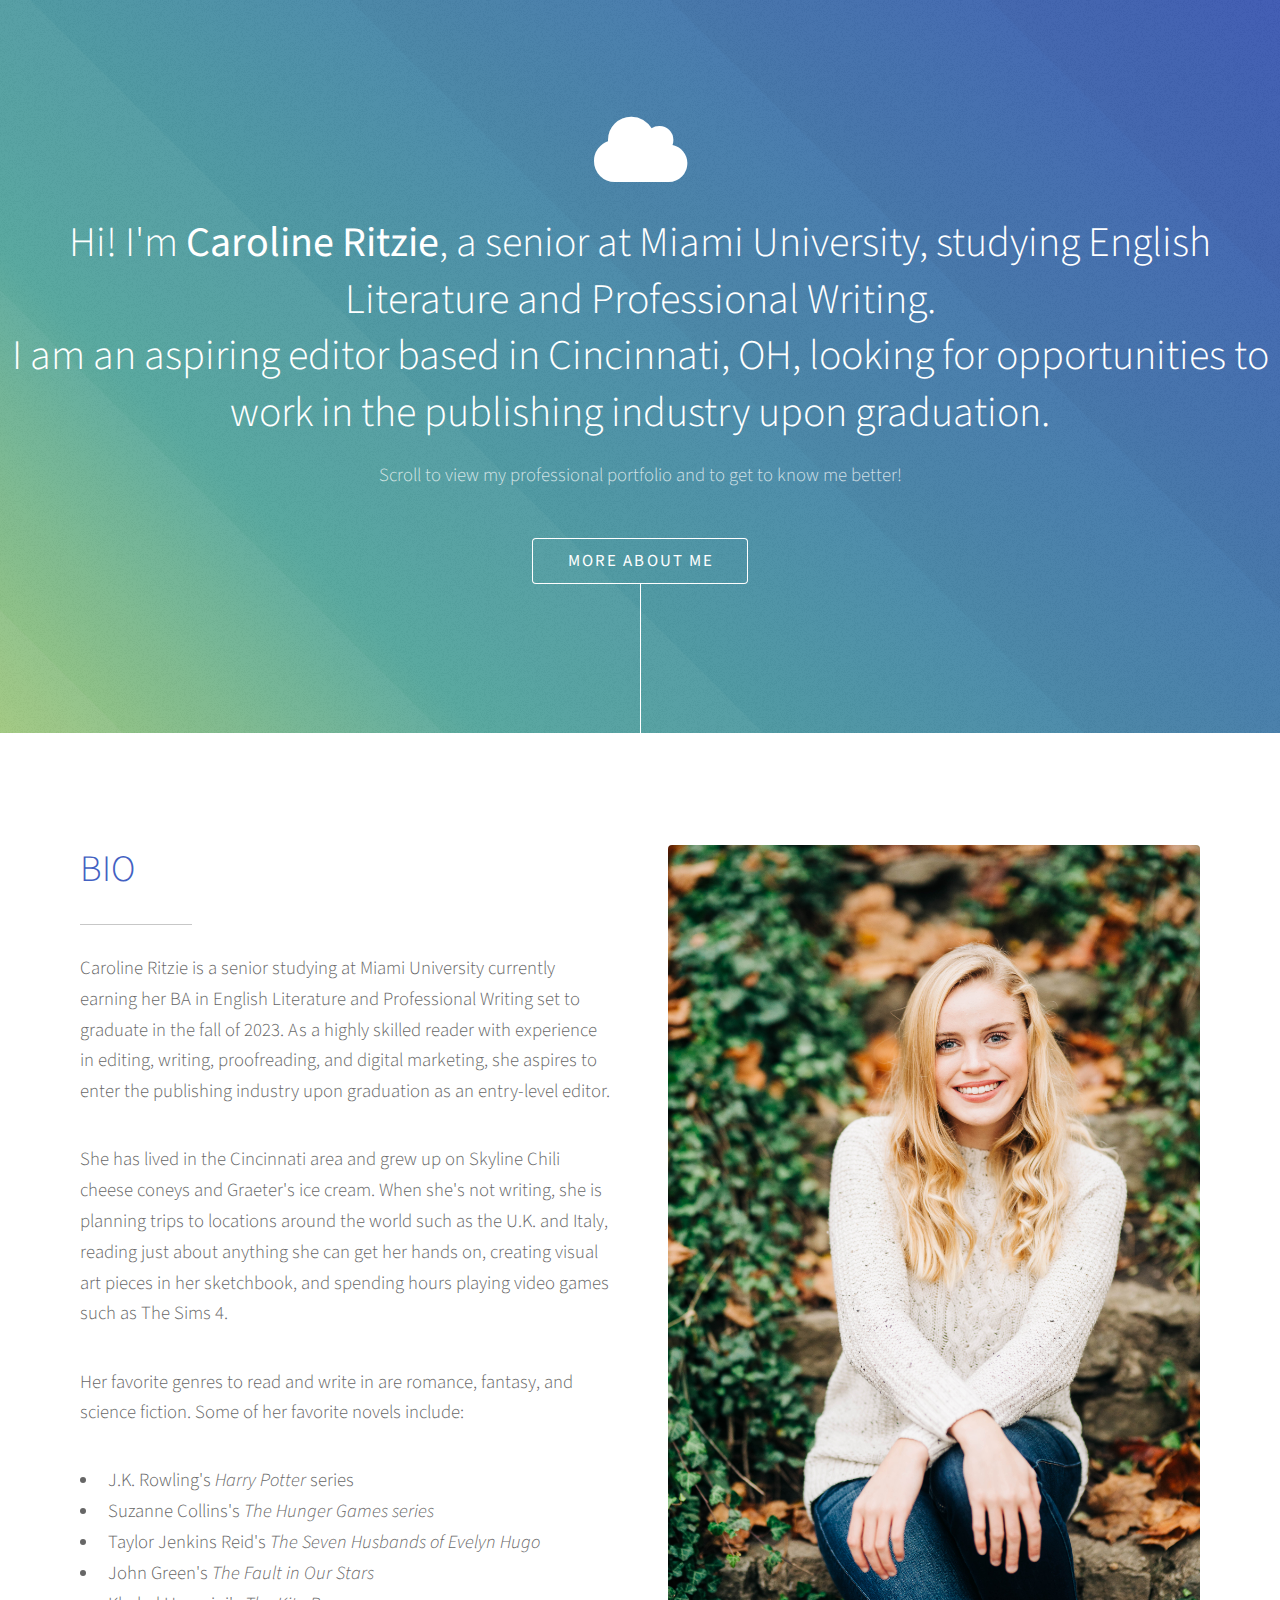
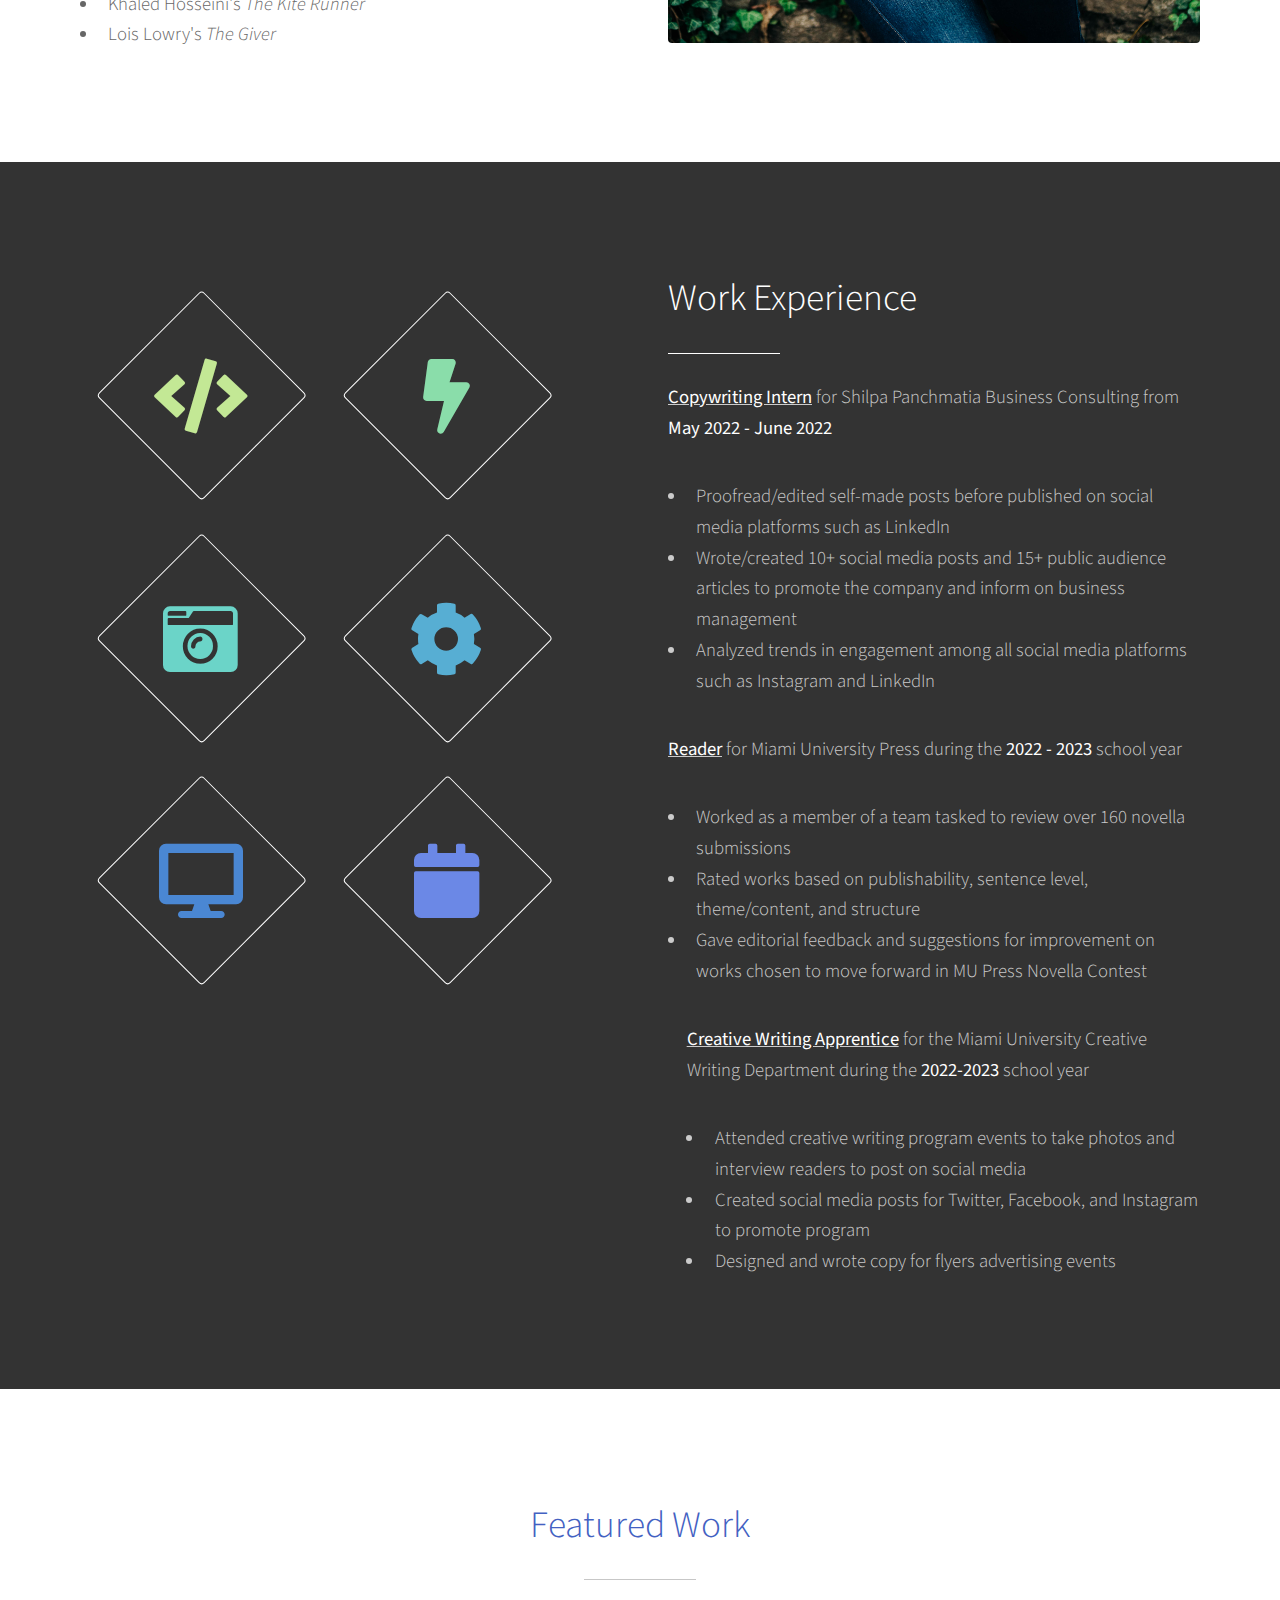
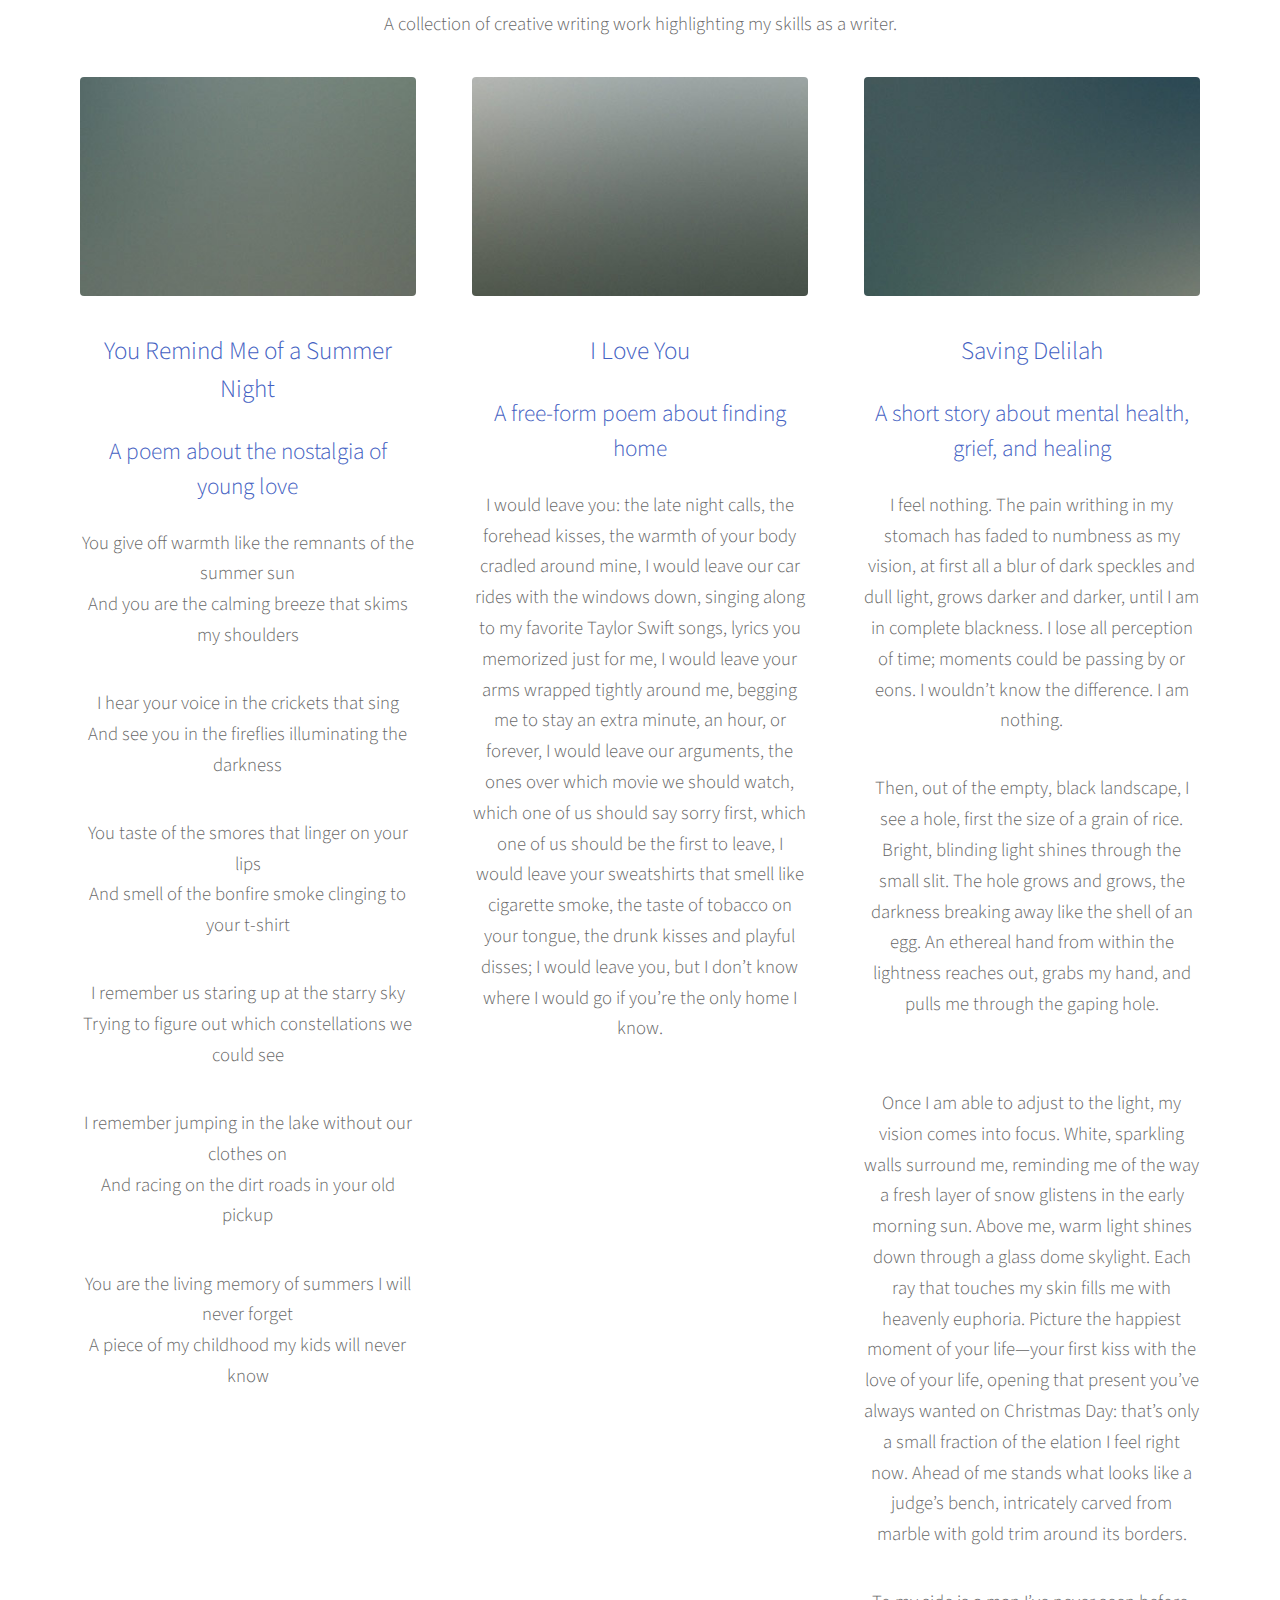
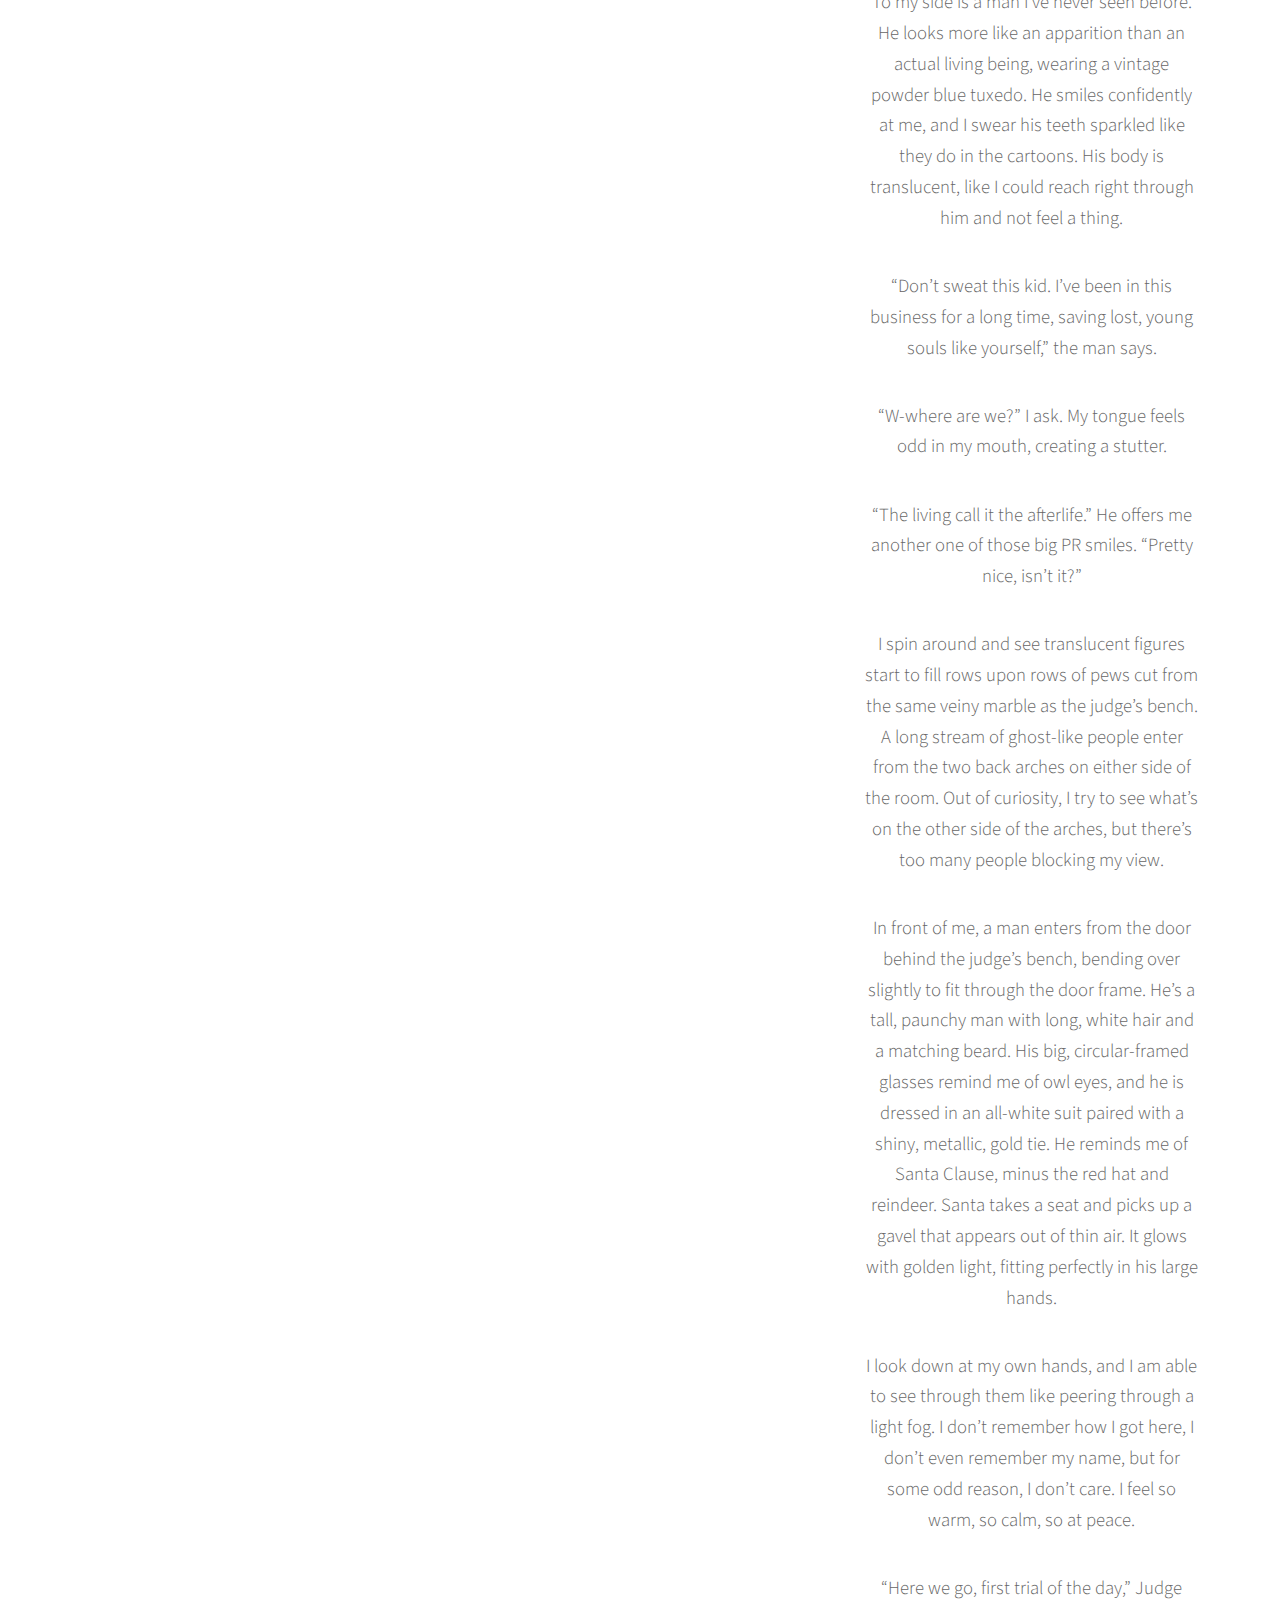
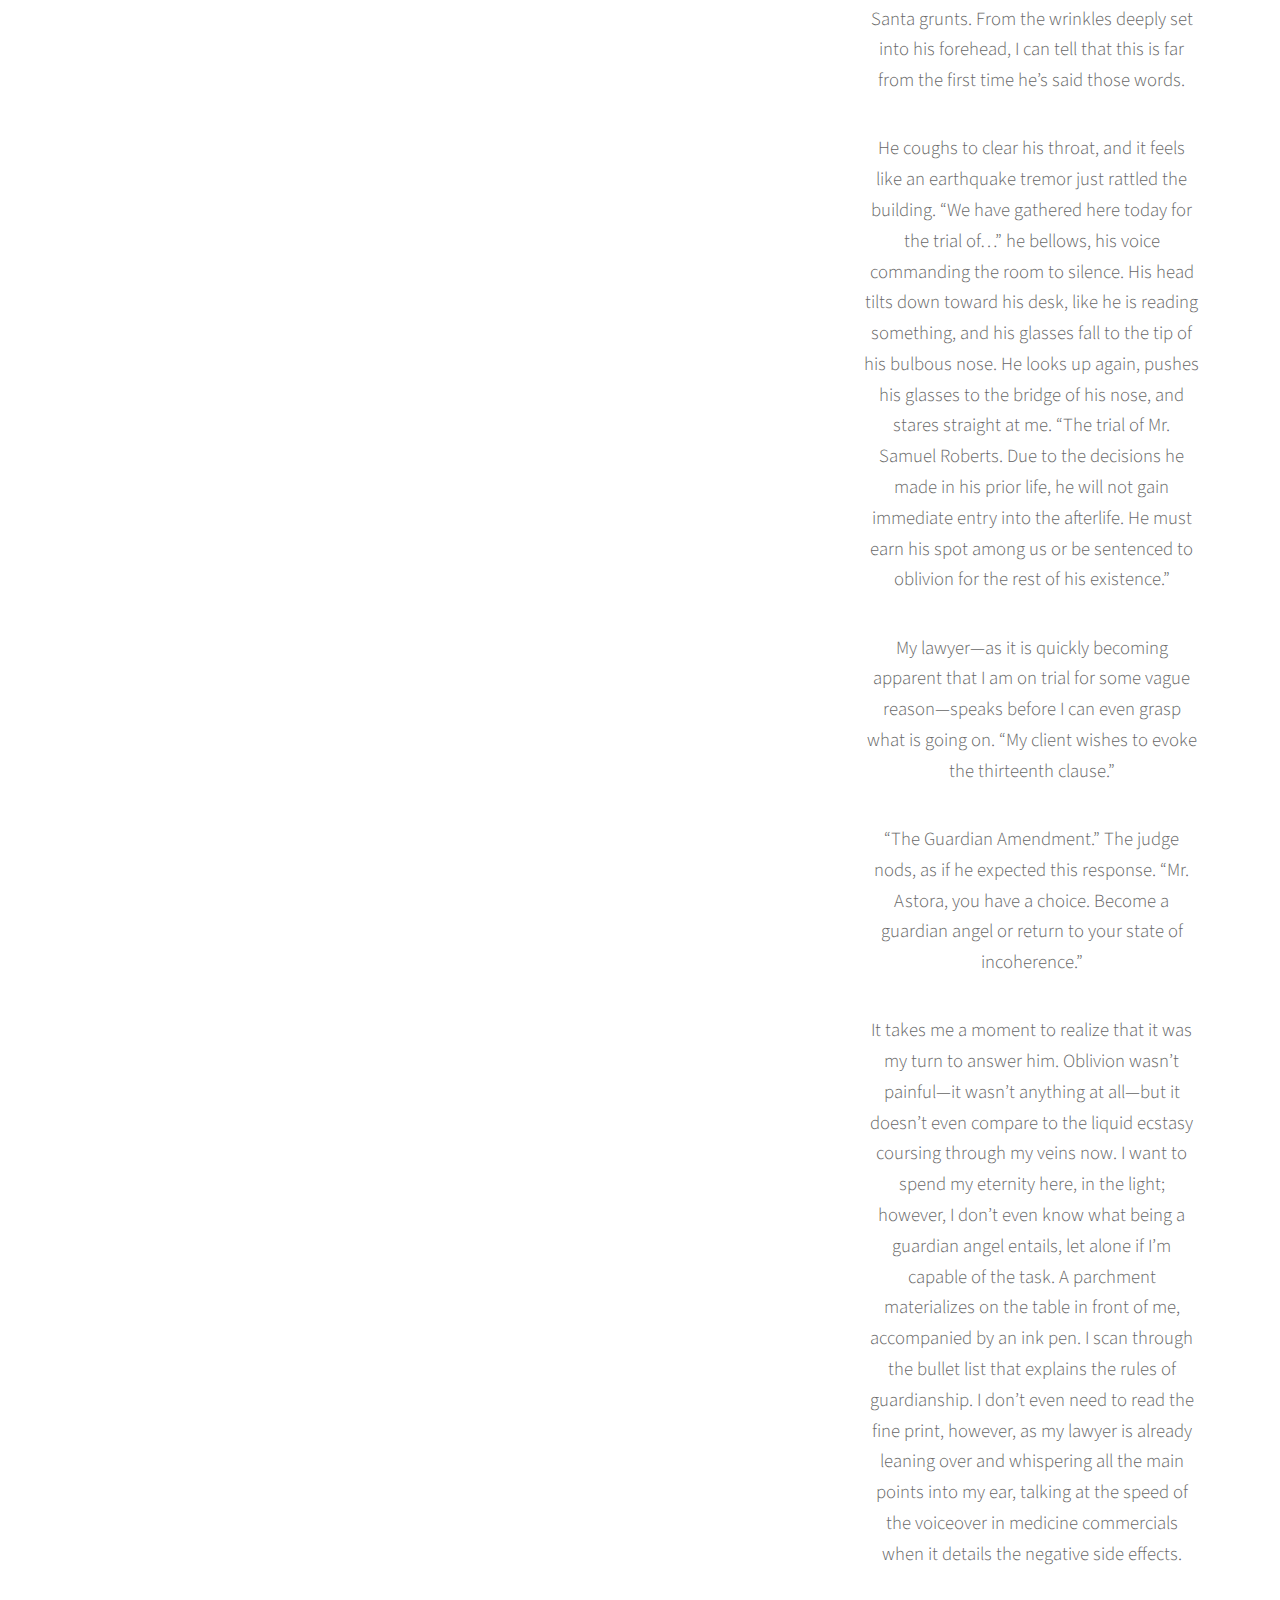
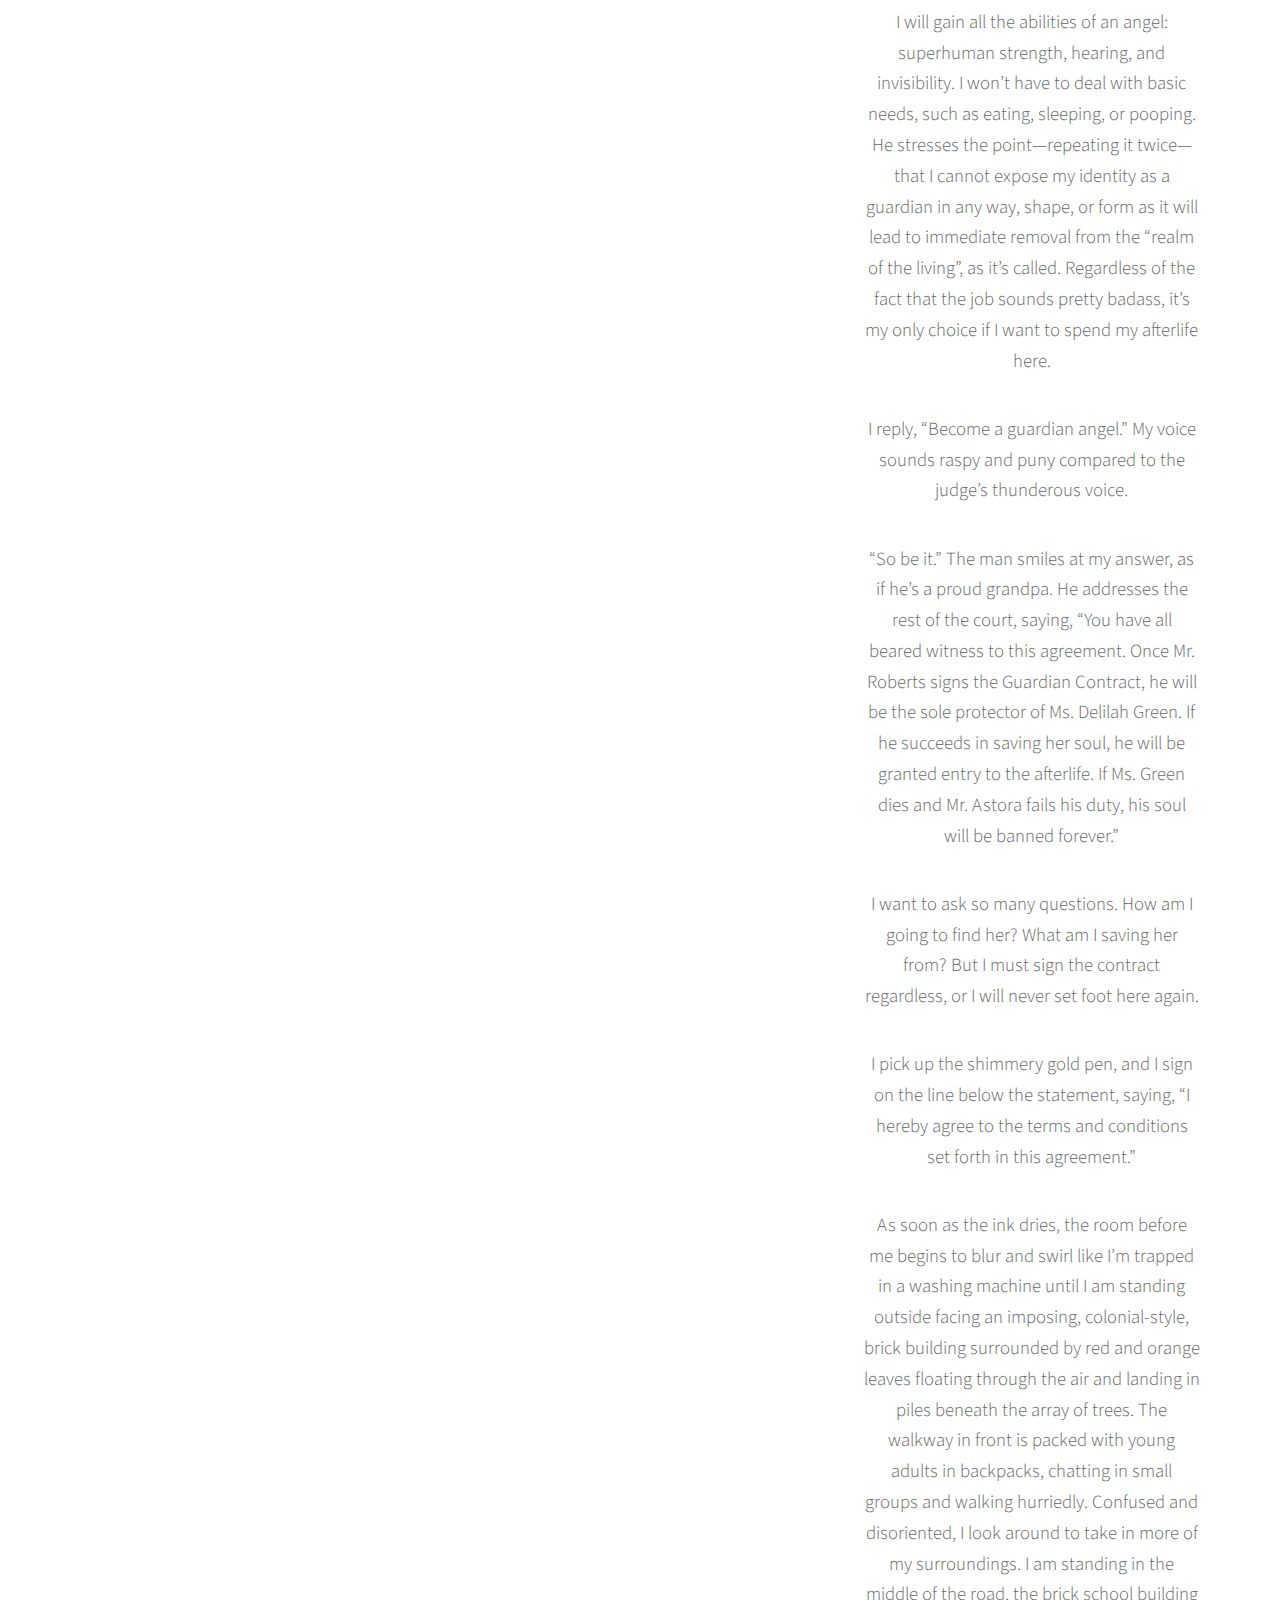
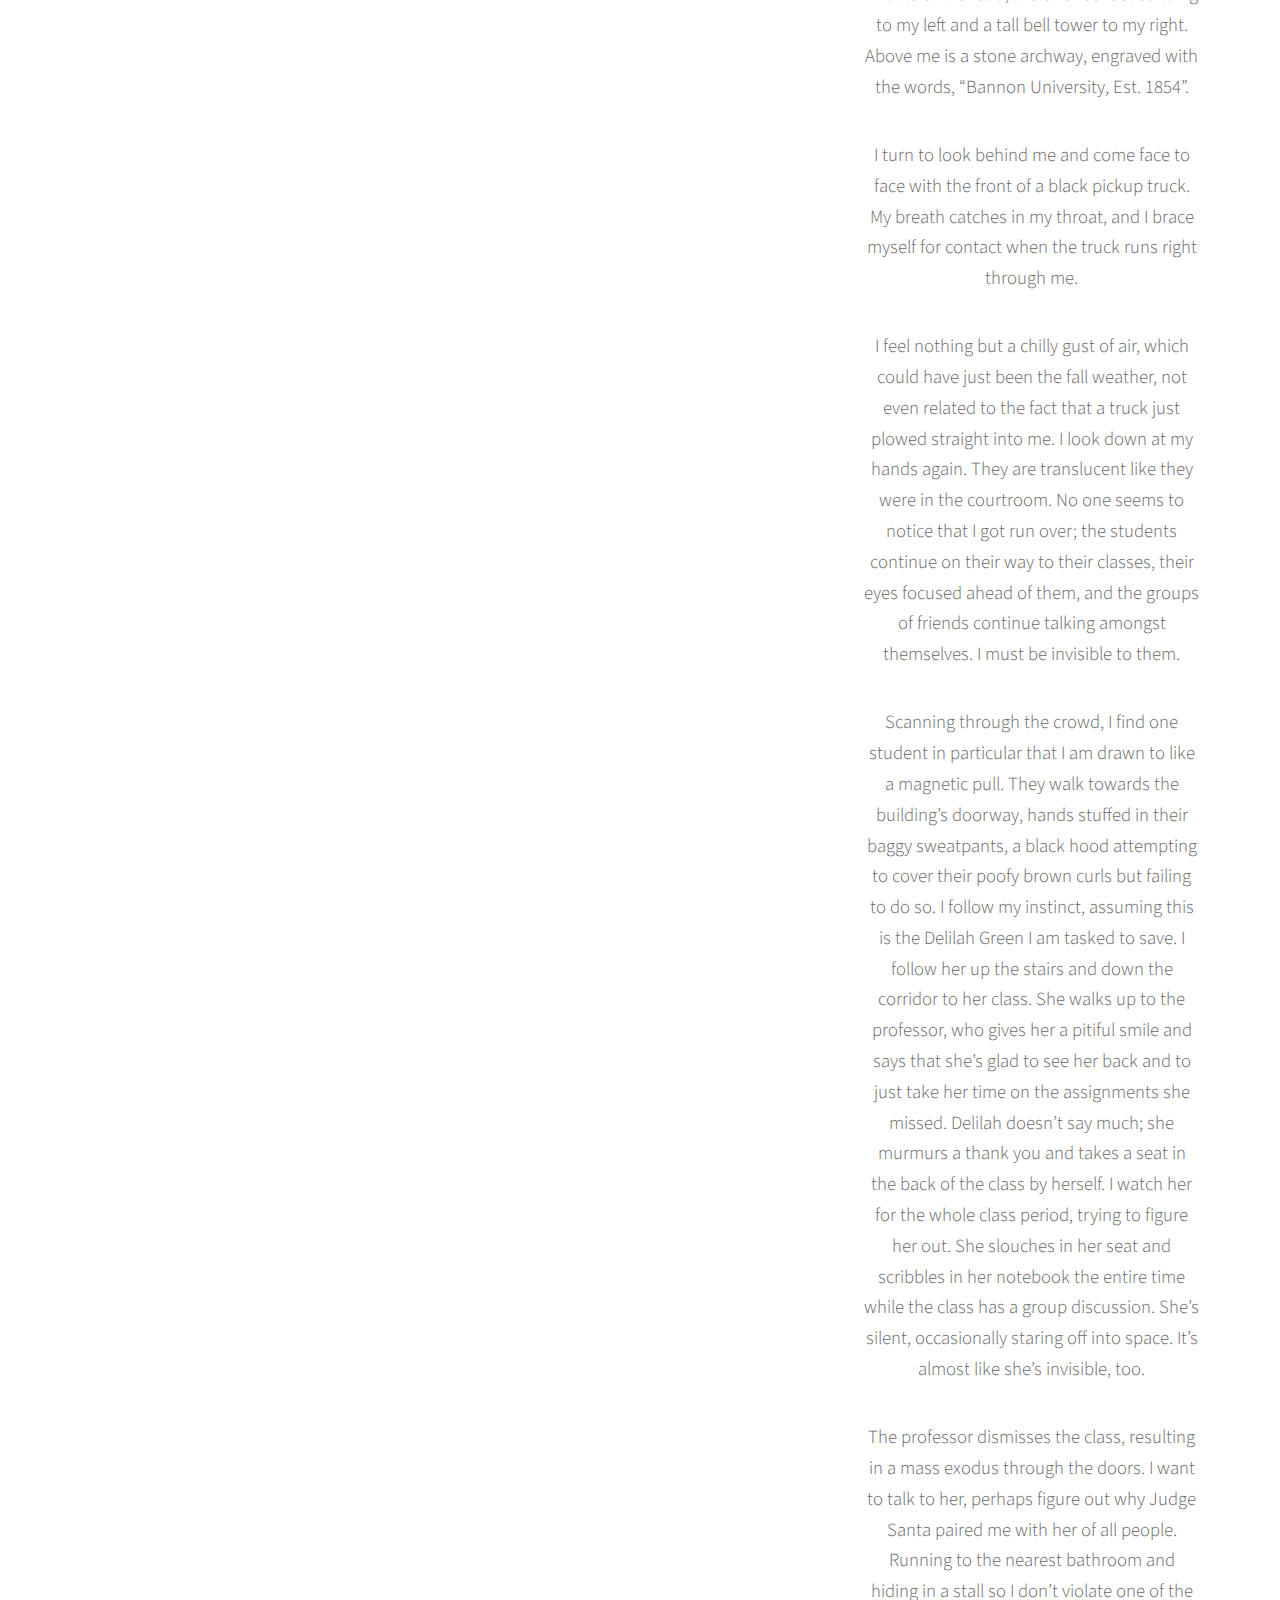
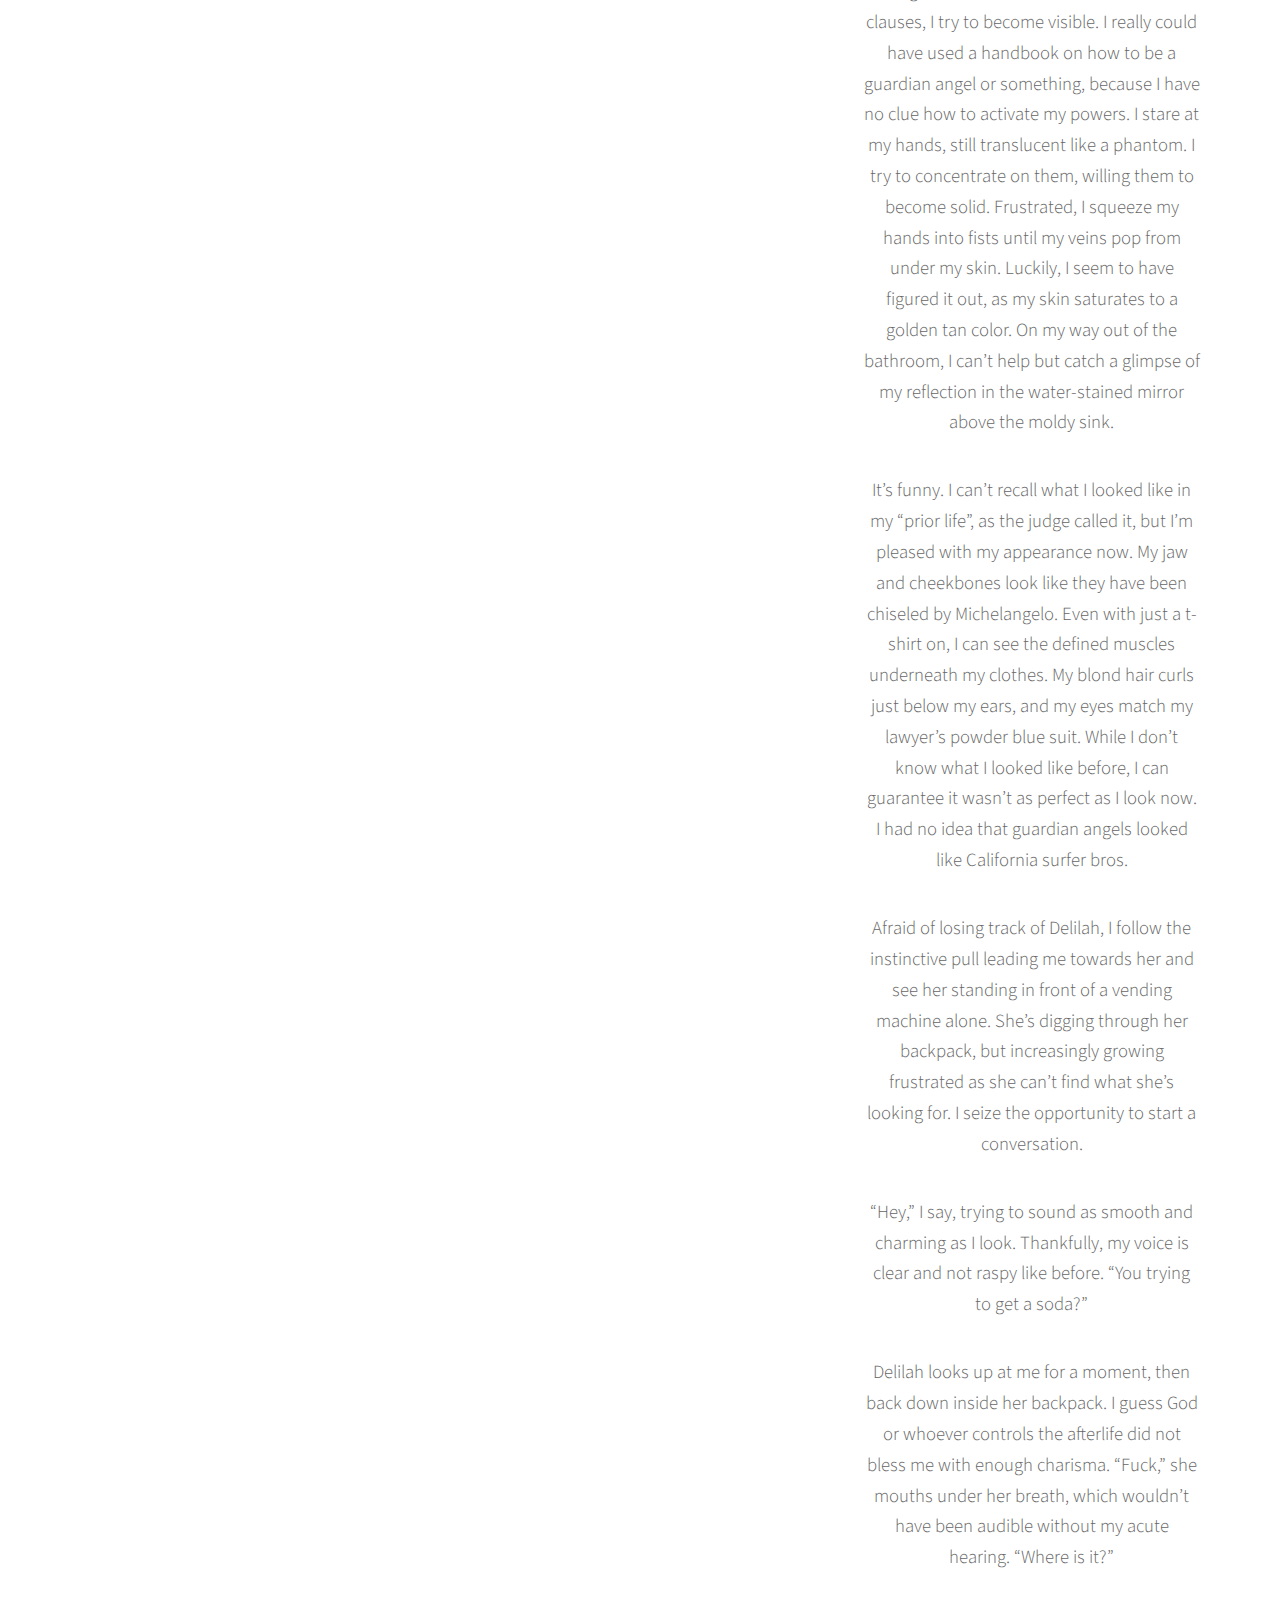
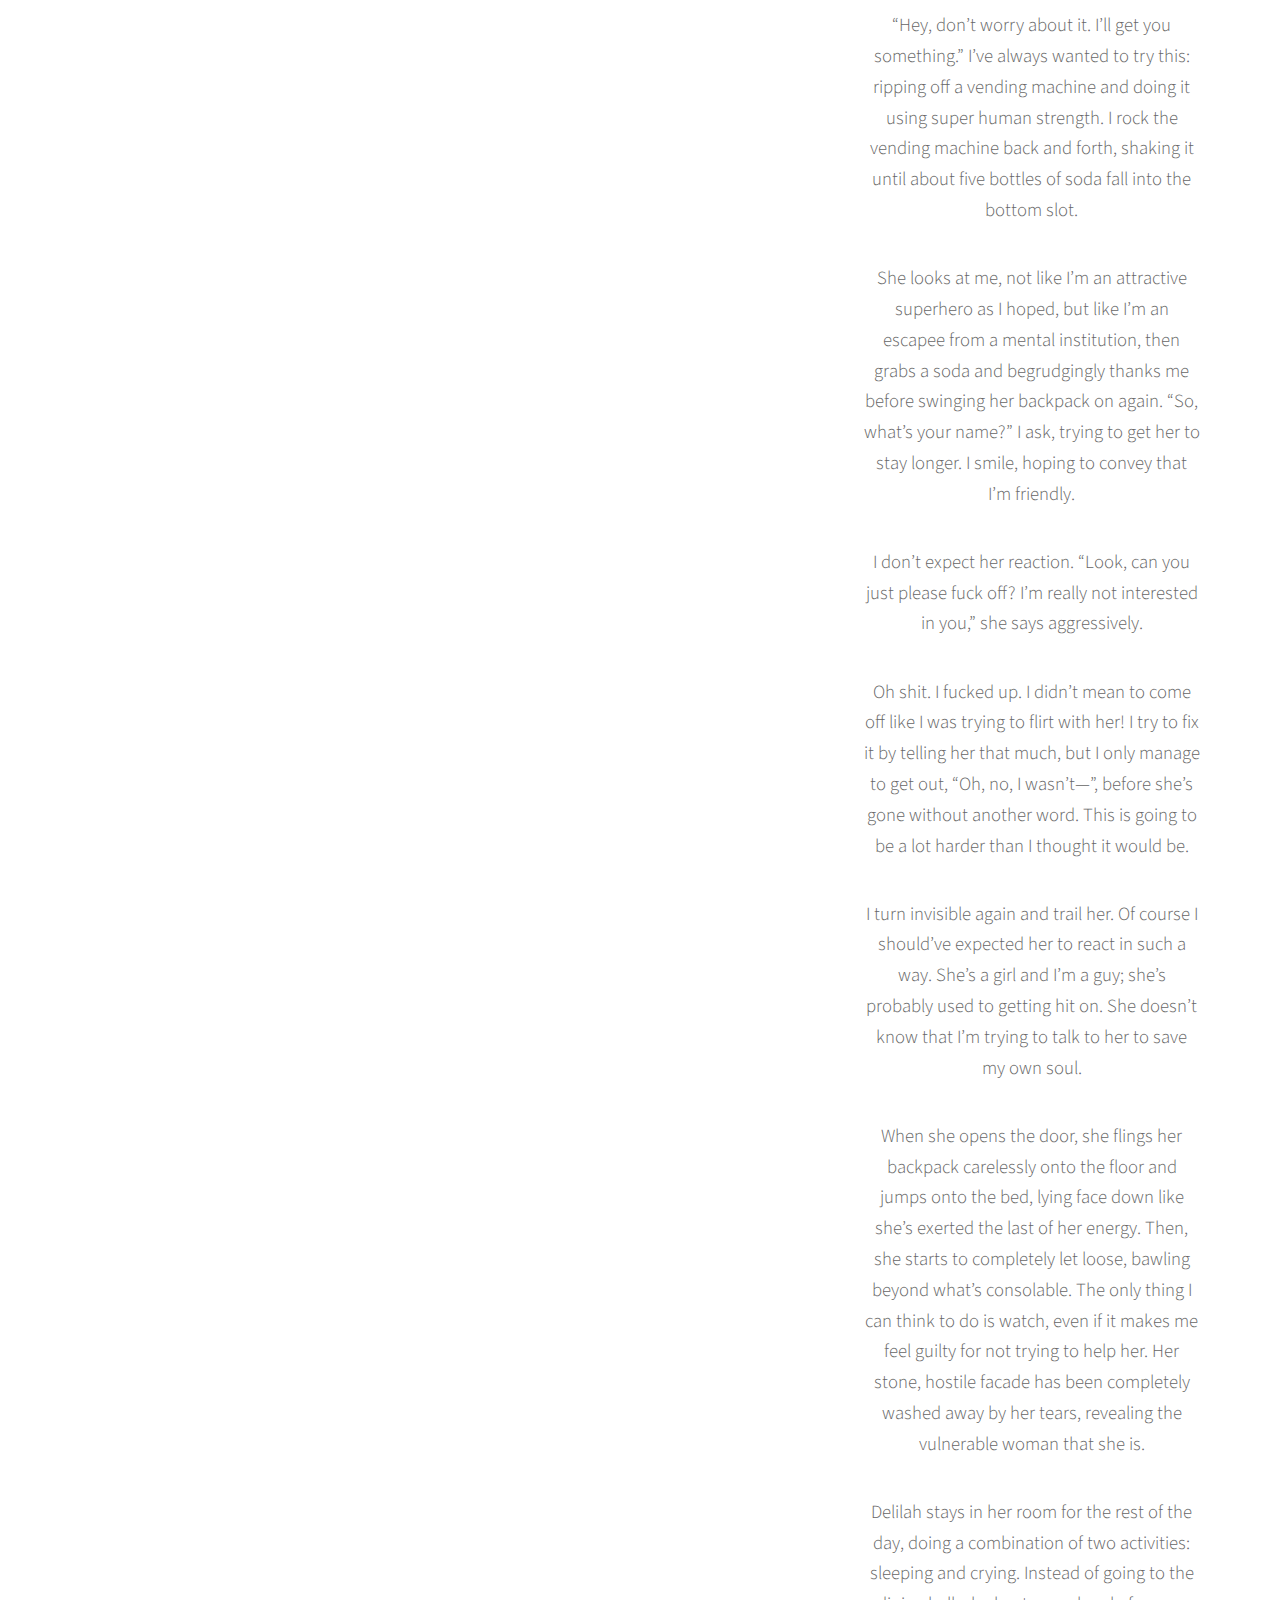
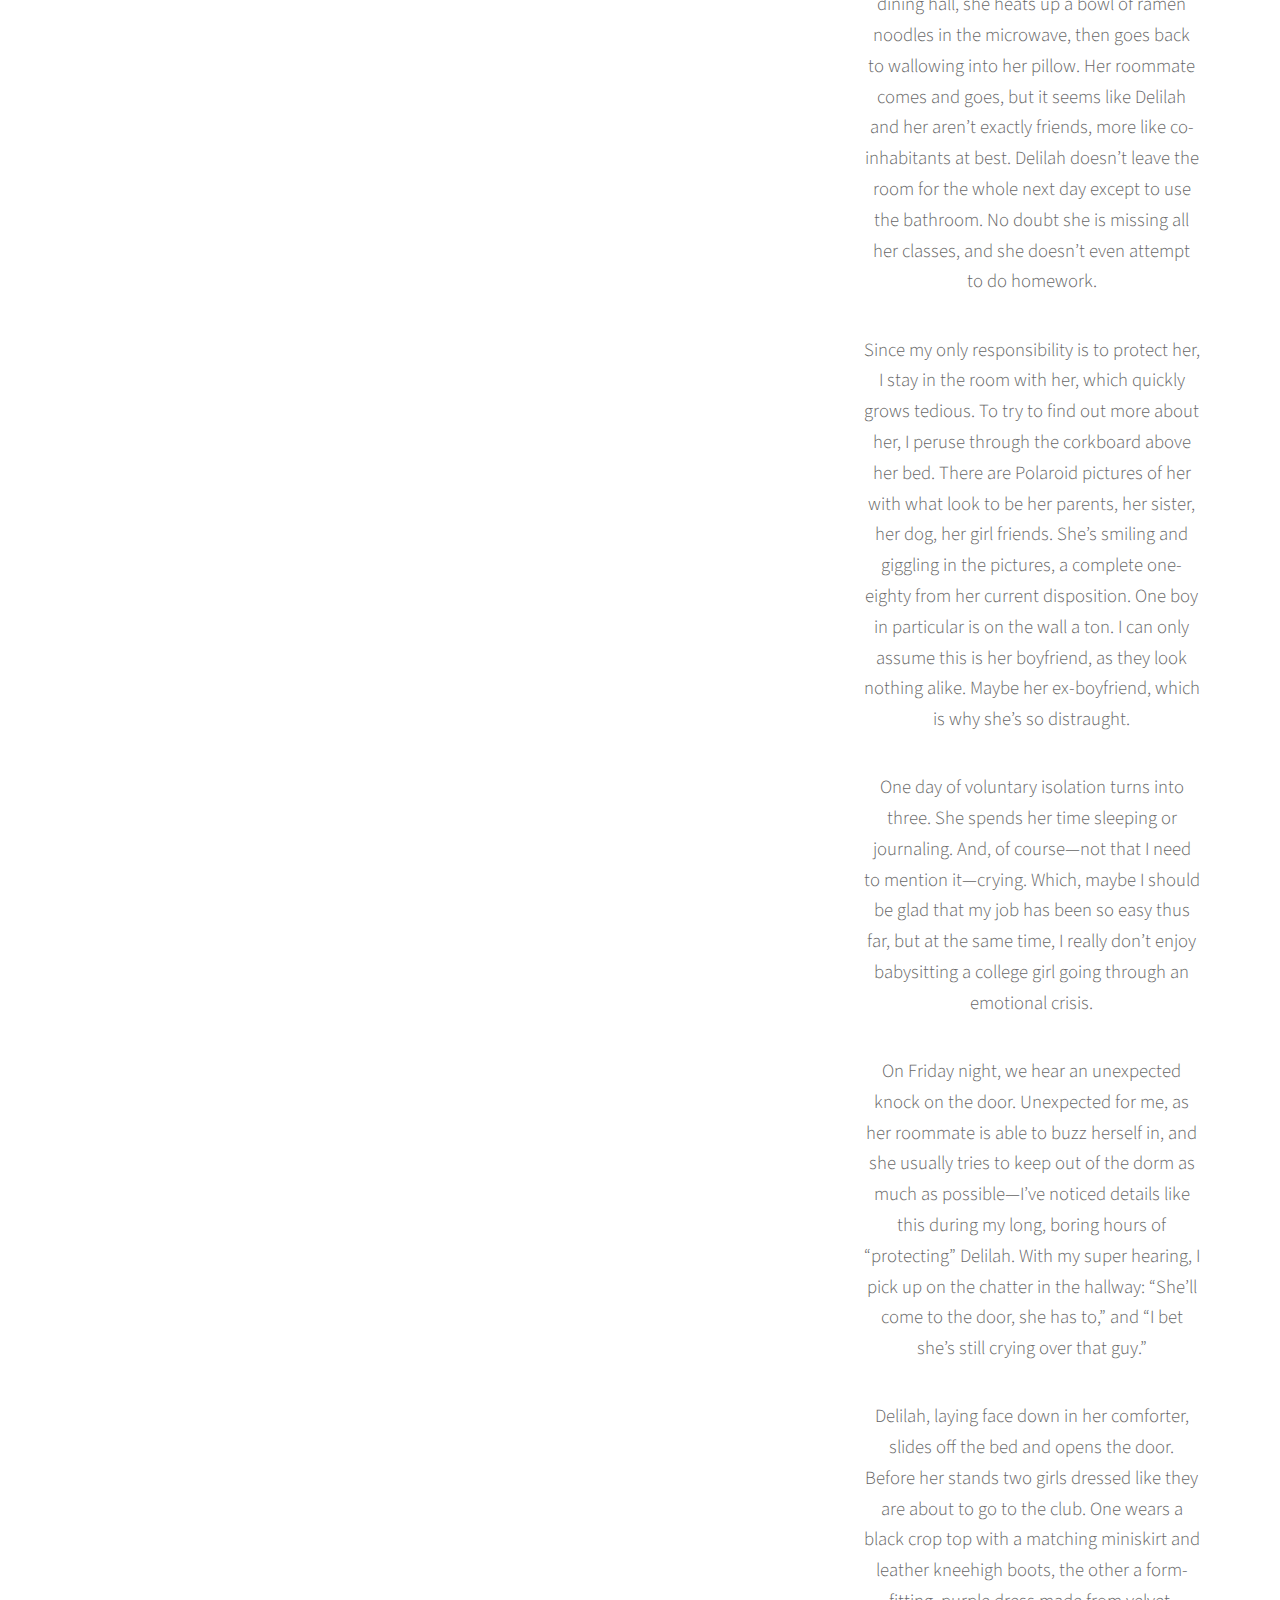
==== commit 9c300569: "added photos" ====
--- a/html5up-photon/index.html
+++ b/html5up-photon/index.html
@@ -52,7 +52,7 @@
 								</ul>
 						</div>
 						<div class="col-6 col-12-medium imp-medium">
-							<span class="image fit"><img src="images/pic01.jpg" alt="" /></span>
+							<span class="image fit"><img src="images/DSC07486EmmaMcMahanPhotography.jpg" alt="" /></span>
 						</div>
 					</div>
 				</div>
@@ -438,13 +438,10 @@
 			<section id="four" class="main style2 special">
 				<div class="container">
 					<header class="major">
-						<h2>Ipsum feugiat consequat?</h2>
+						<h2>Want to get in touch?</h2>
 					</header>
-					<p>Sed lacus nascetur ac ante amet sapien.</p>
-					<ul class="actions special">
-						<li><a href="#" class="button wide primary">Sign Up</a></li>
-						<li><a href="#" class="button wide">Learn More</a></li>
-					</ul>
+					<p>Send me an email at <u>ritziecg@miamioh.edu</u></p>
+				
 				</div>
 			</section>
 
@@ -768,15 +765,9 @@
 
 		<!-- Footer -->
 			<section id="footer">
-				<ul class="icons">
-					<li><a href="#" class="icon brands alt fa-twitter"><span class="label">Twitter</span></a></li>
-					<li><a href="#" class="icon brands alt fa-facebook-f"><span class="label">Facebook</span></a></li>
-					<li><a href="#" class="icon brands alt fa-instagram"><span class="label">Instagram</span></a></li>
-					<li><a href="#" class="icon brands alt fa-github"><span class="label">GitHub</span></a></li>
-					<li><a href="#" class="icon solid alt fa-envelope"><span class="label">Email</span></a></li>
-				</ul>
+				
 				<ul class="copyright">
-					<li>&copy; Untitled</li><li>Design: <a href="http://html5up.net">HTML5 UP</a></li>
+					<li>&copy; Caroline Ritzie</li><li>Design: <a href="http://html5up.net">HTML5 UP</a></li>
 				</ul>
 			</section>
 
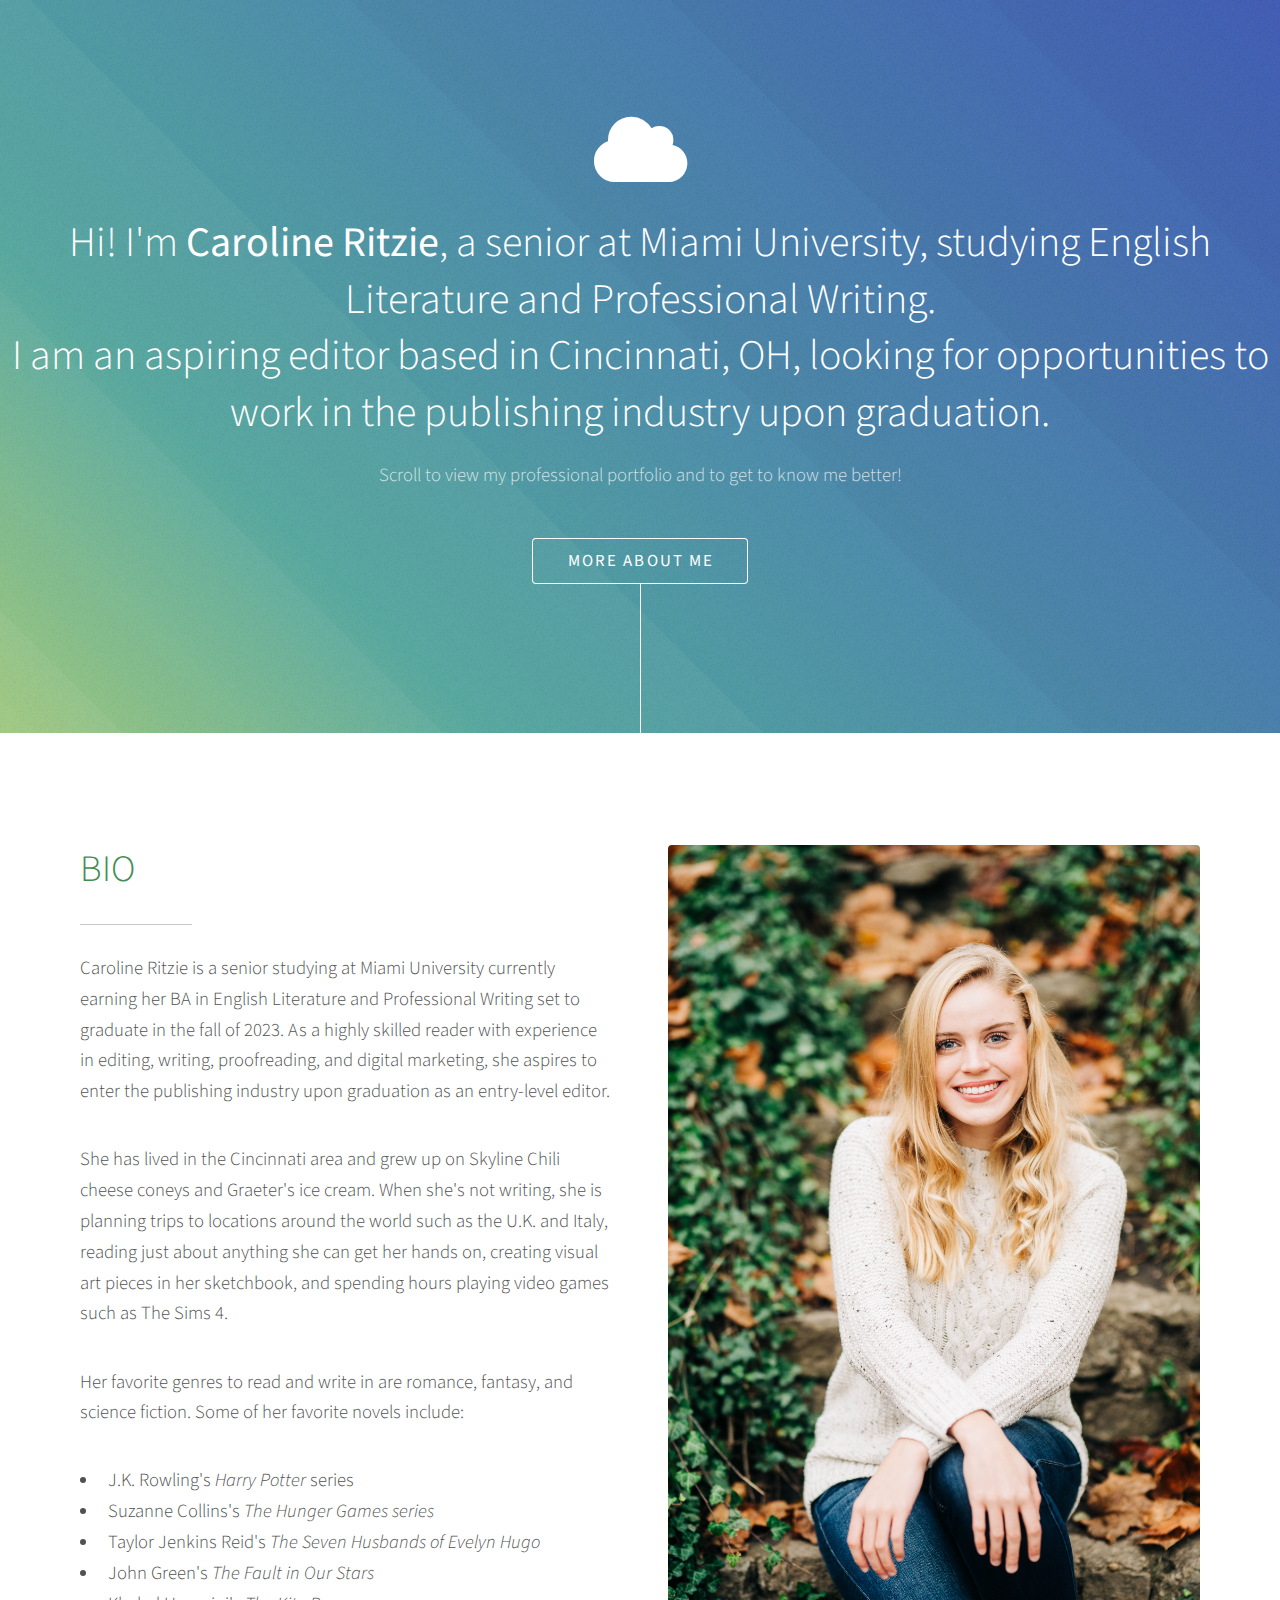
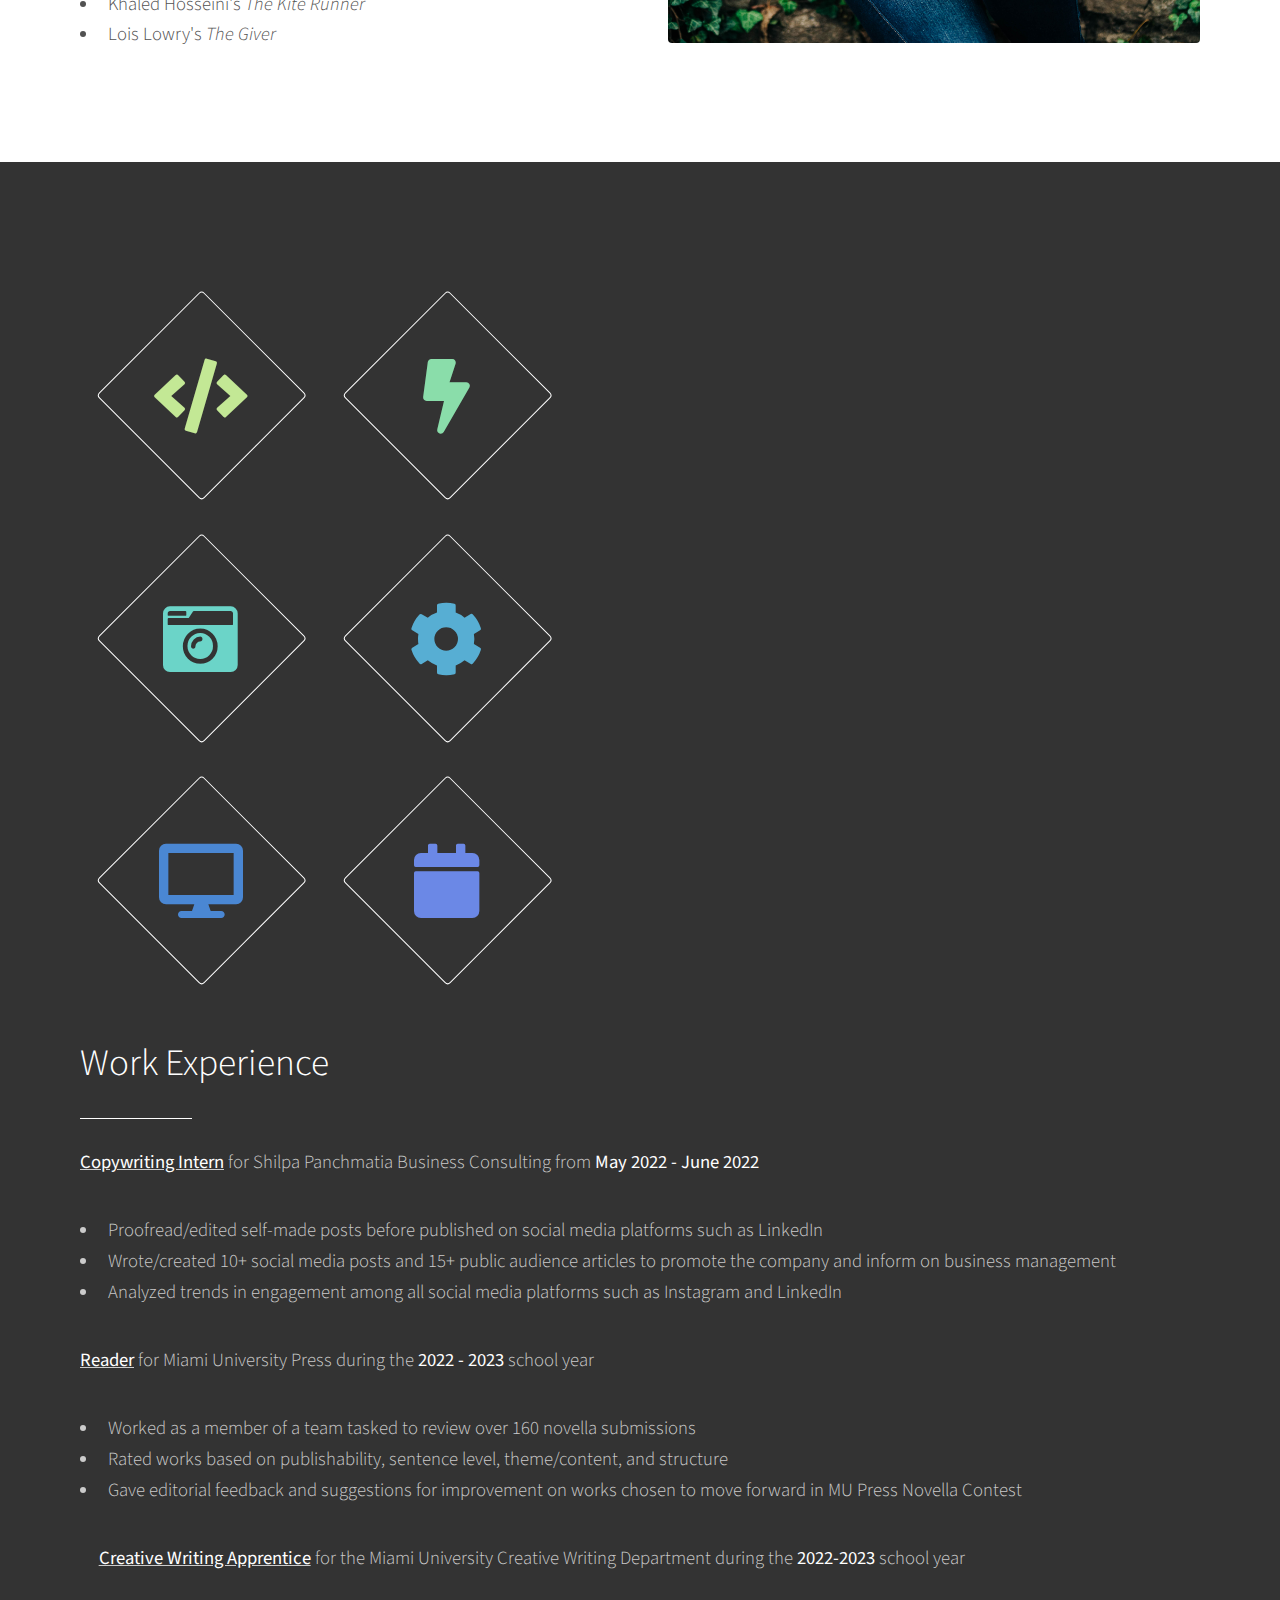
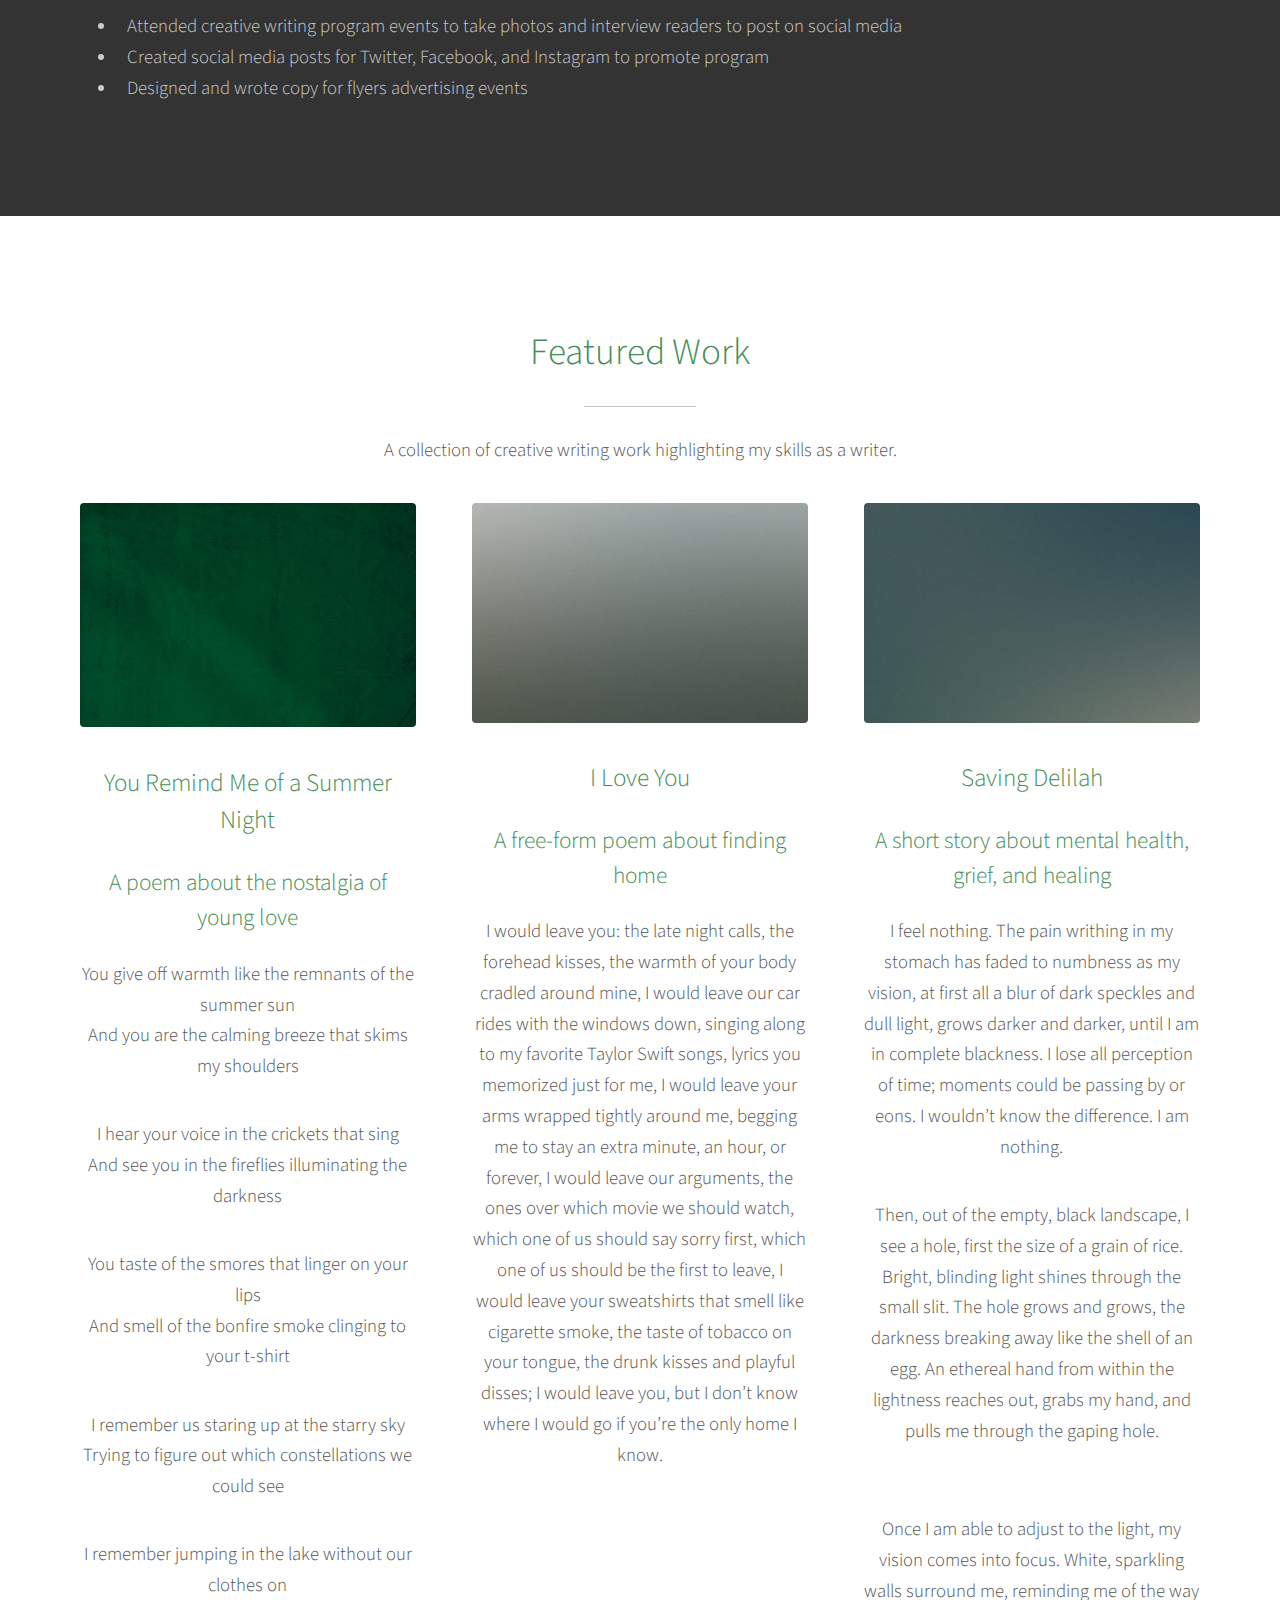
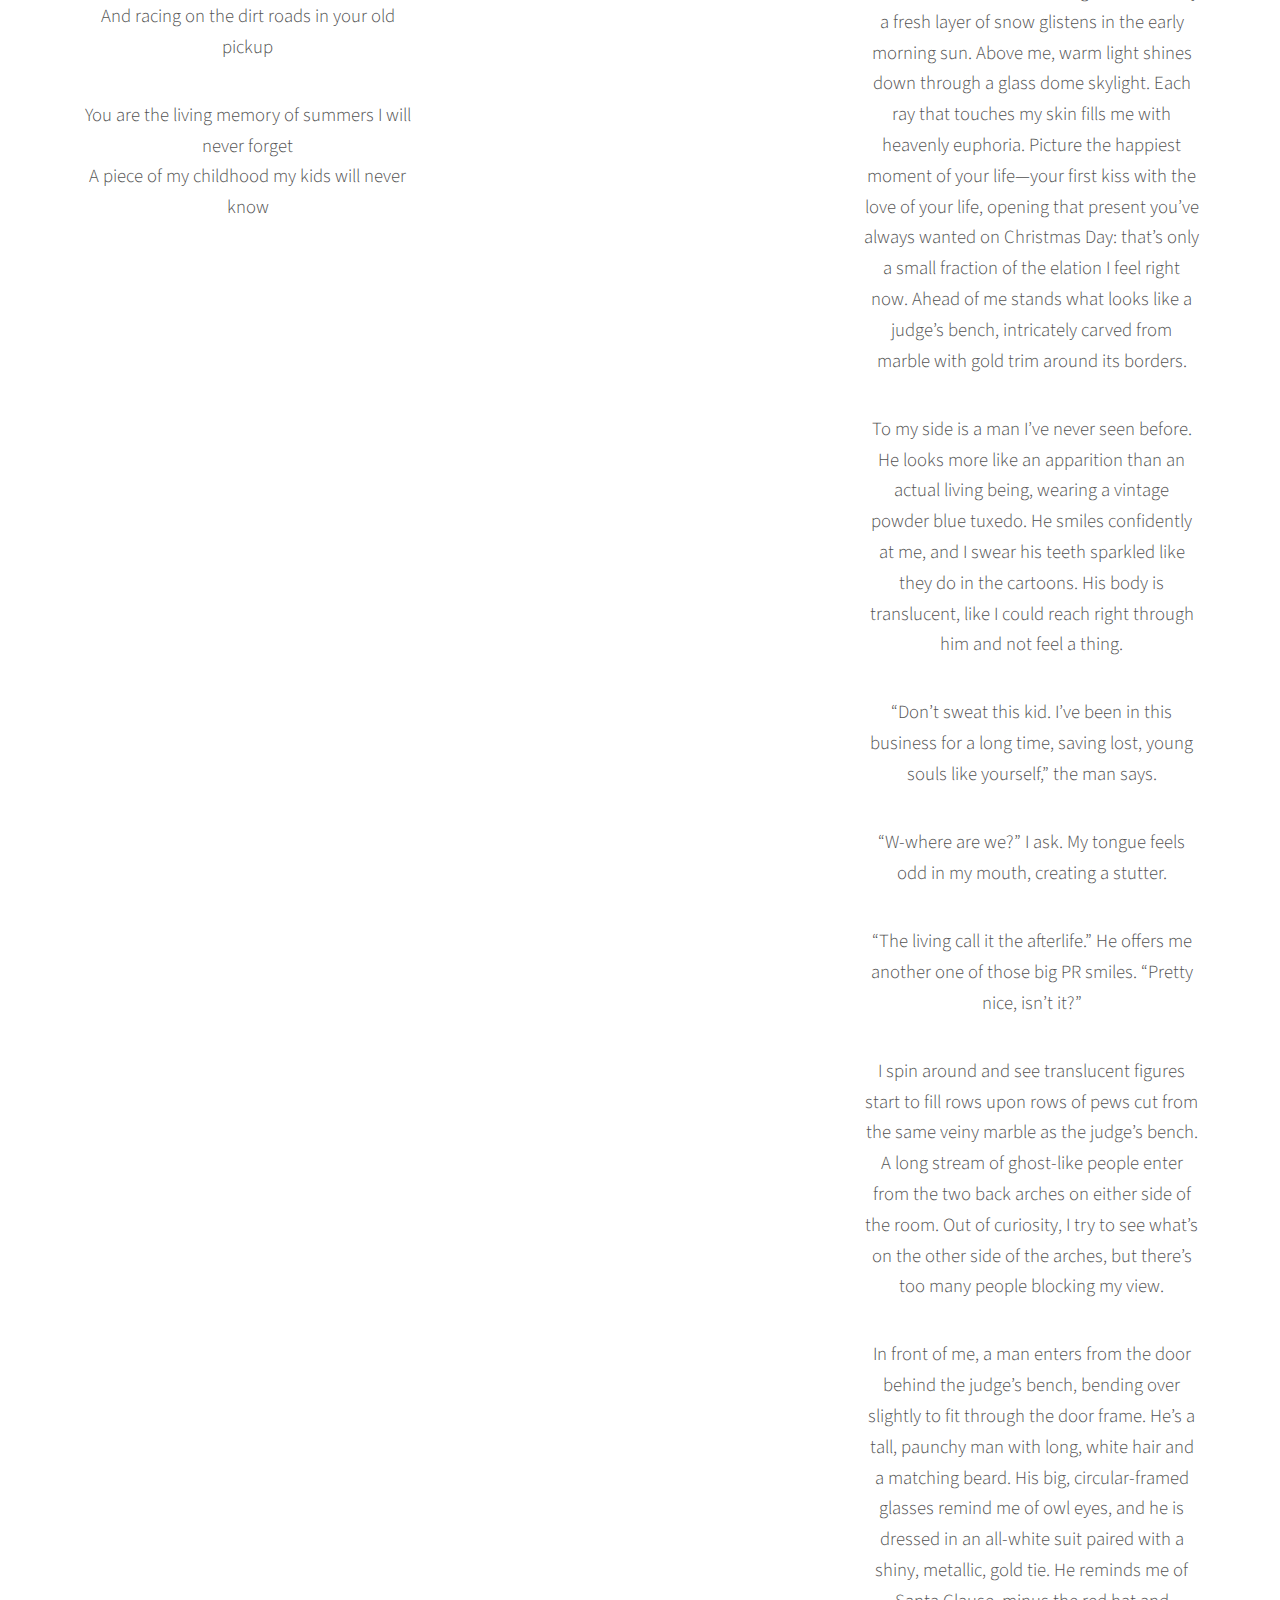
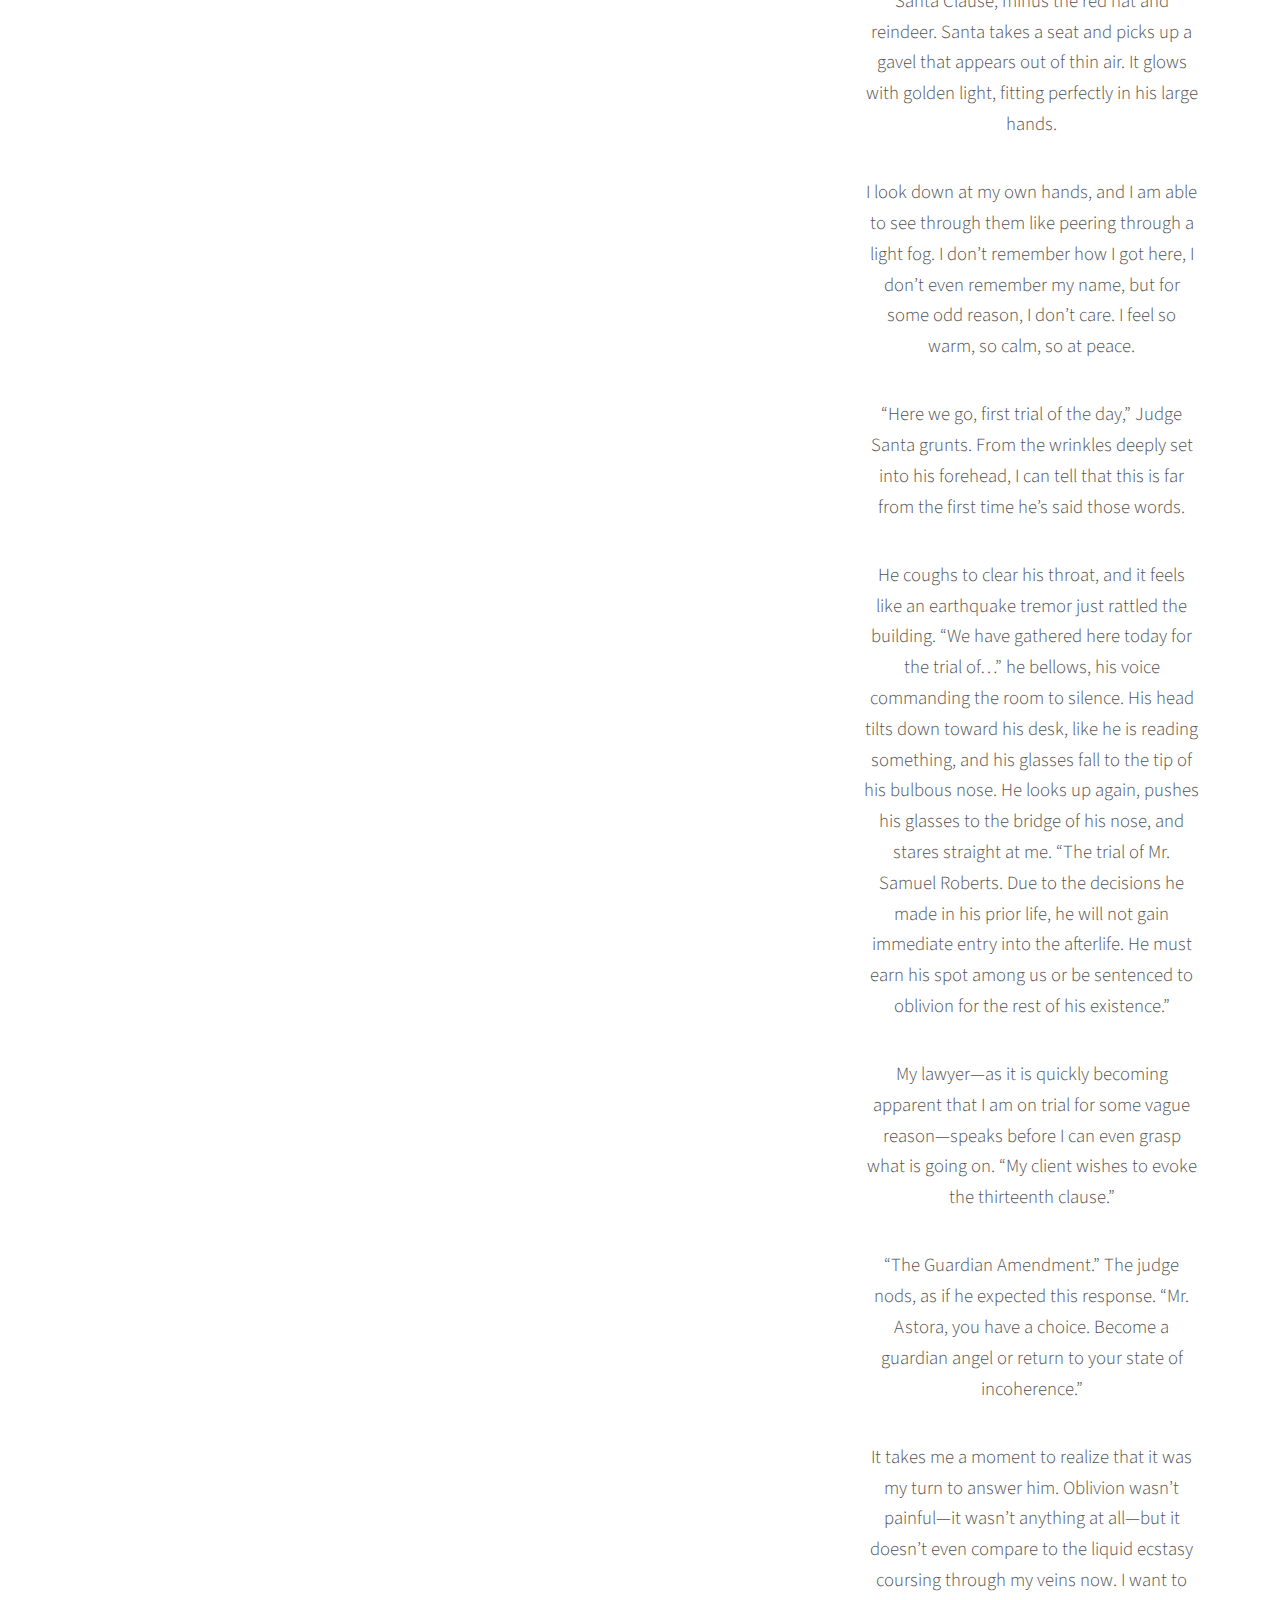
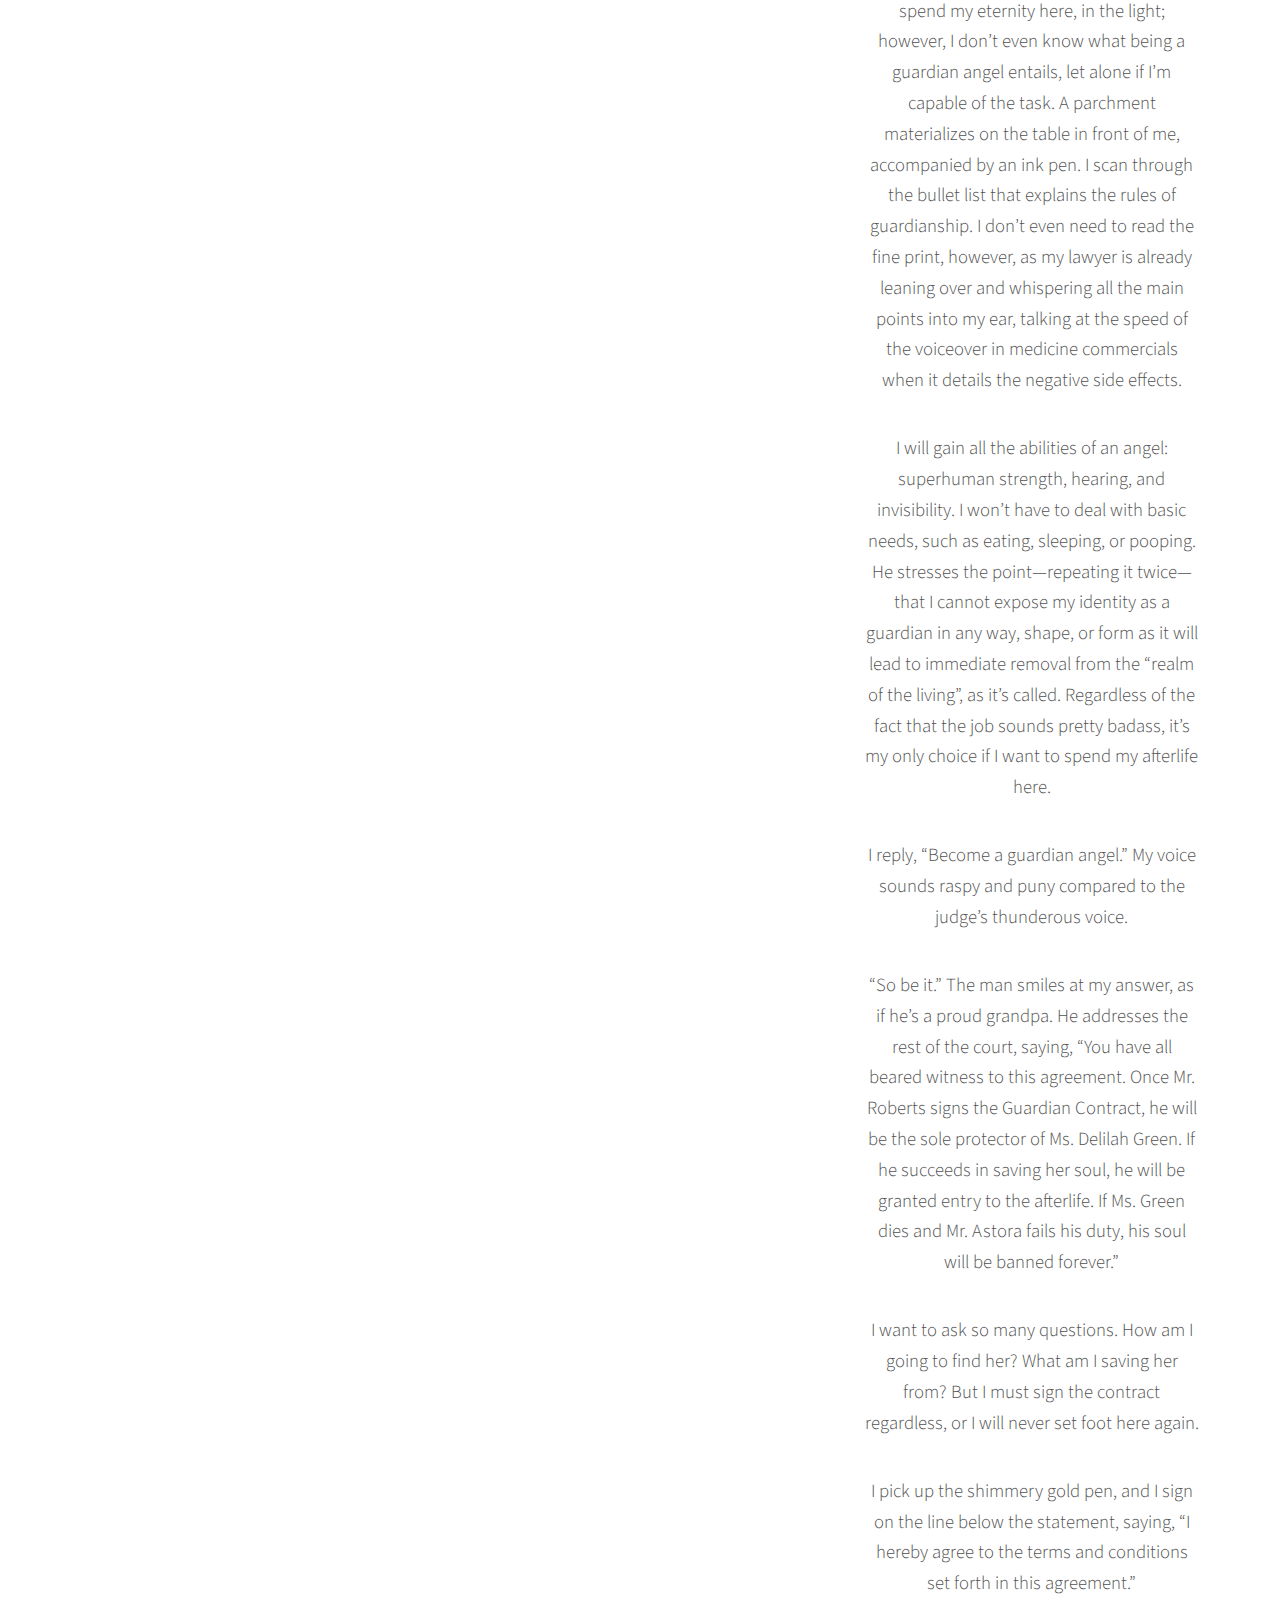
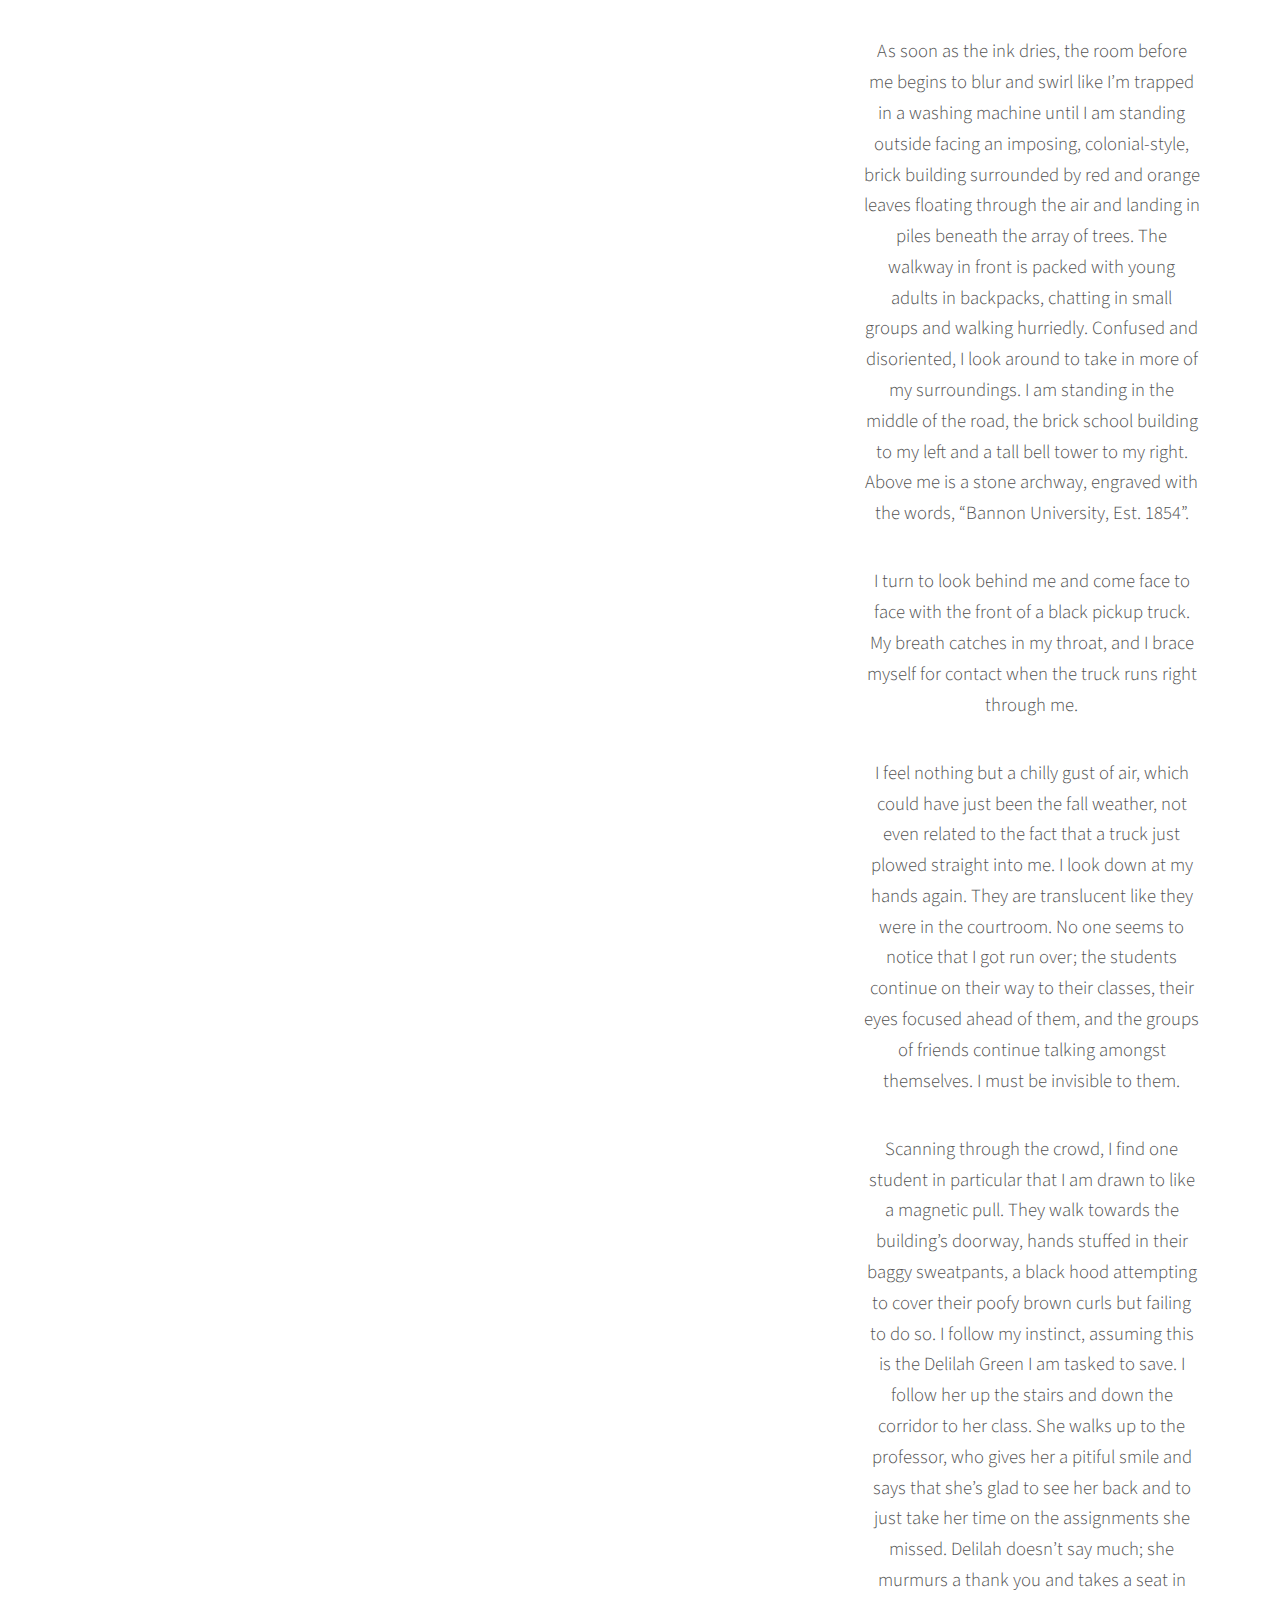
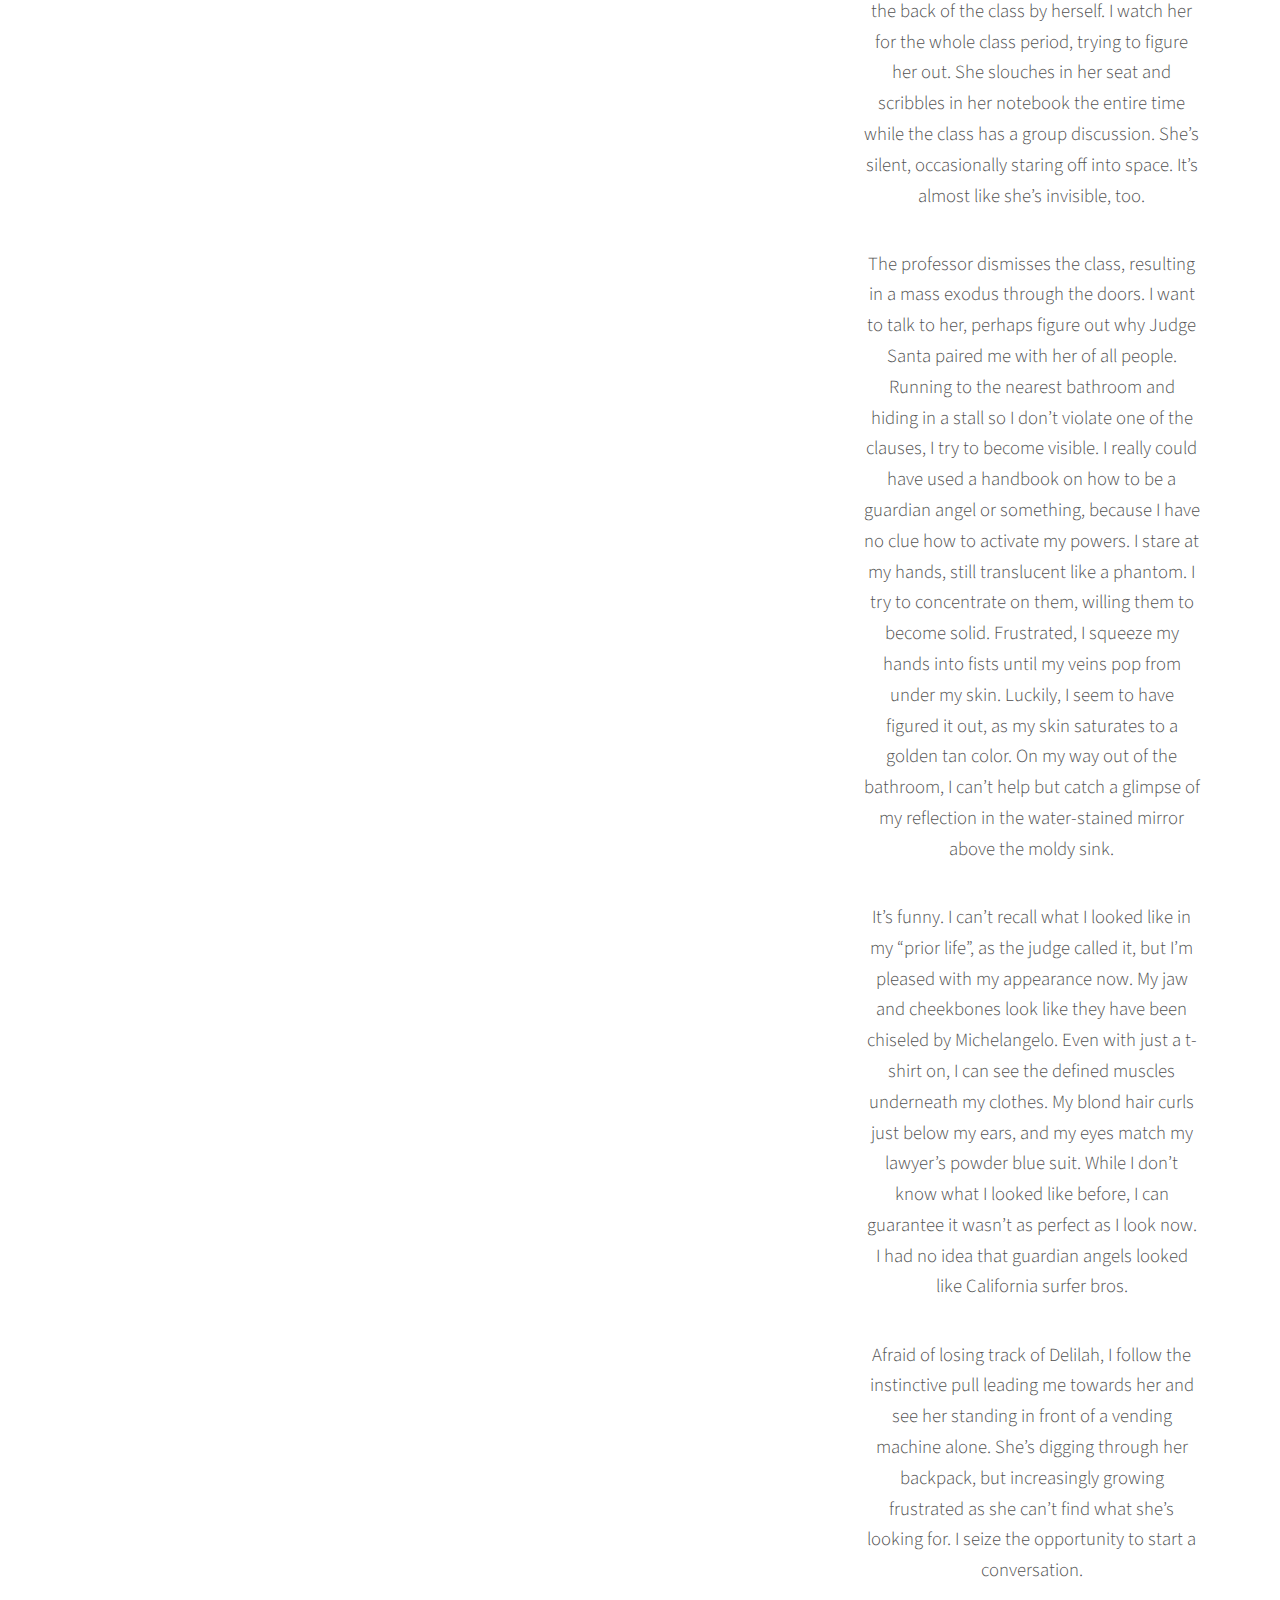
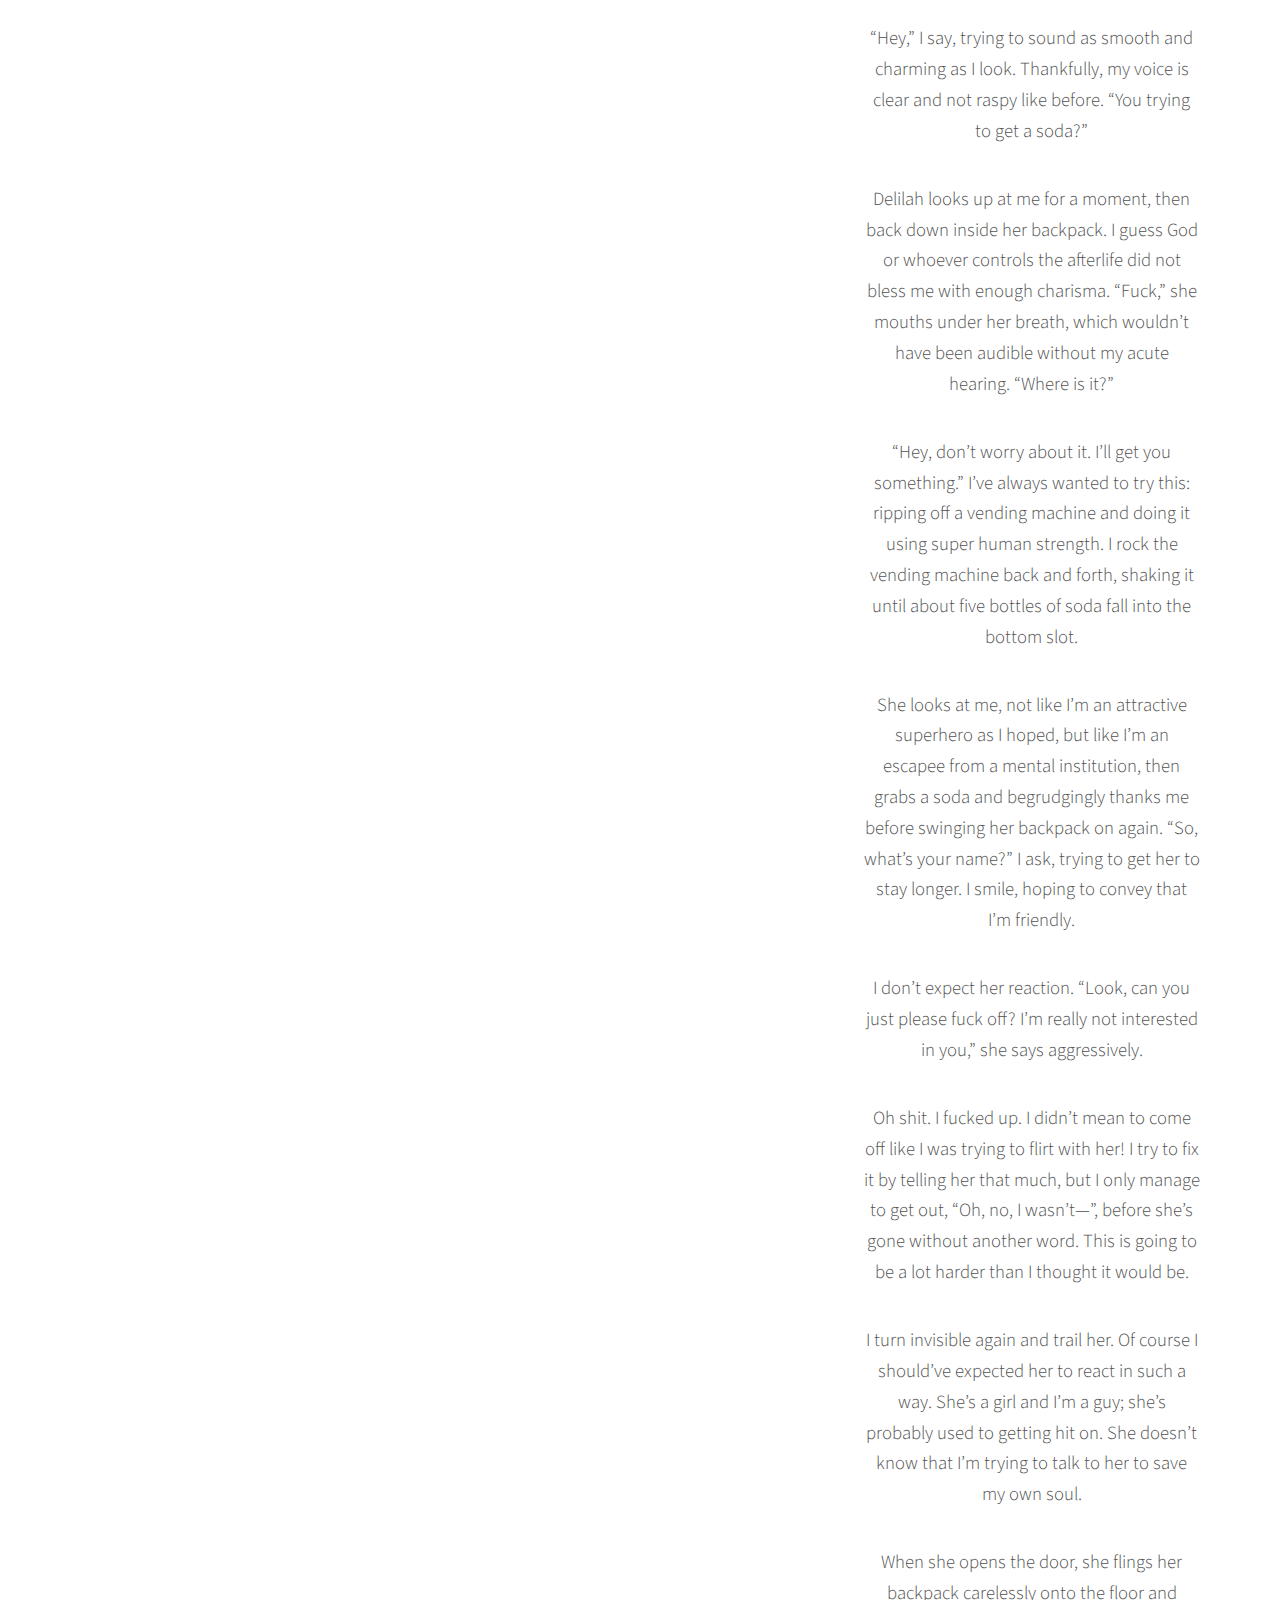
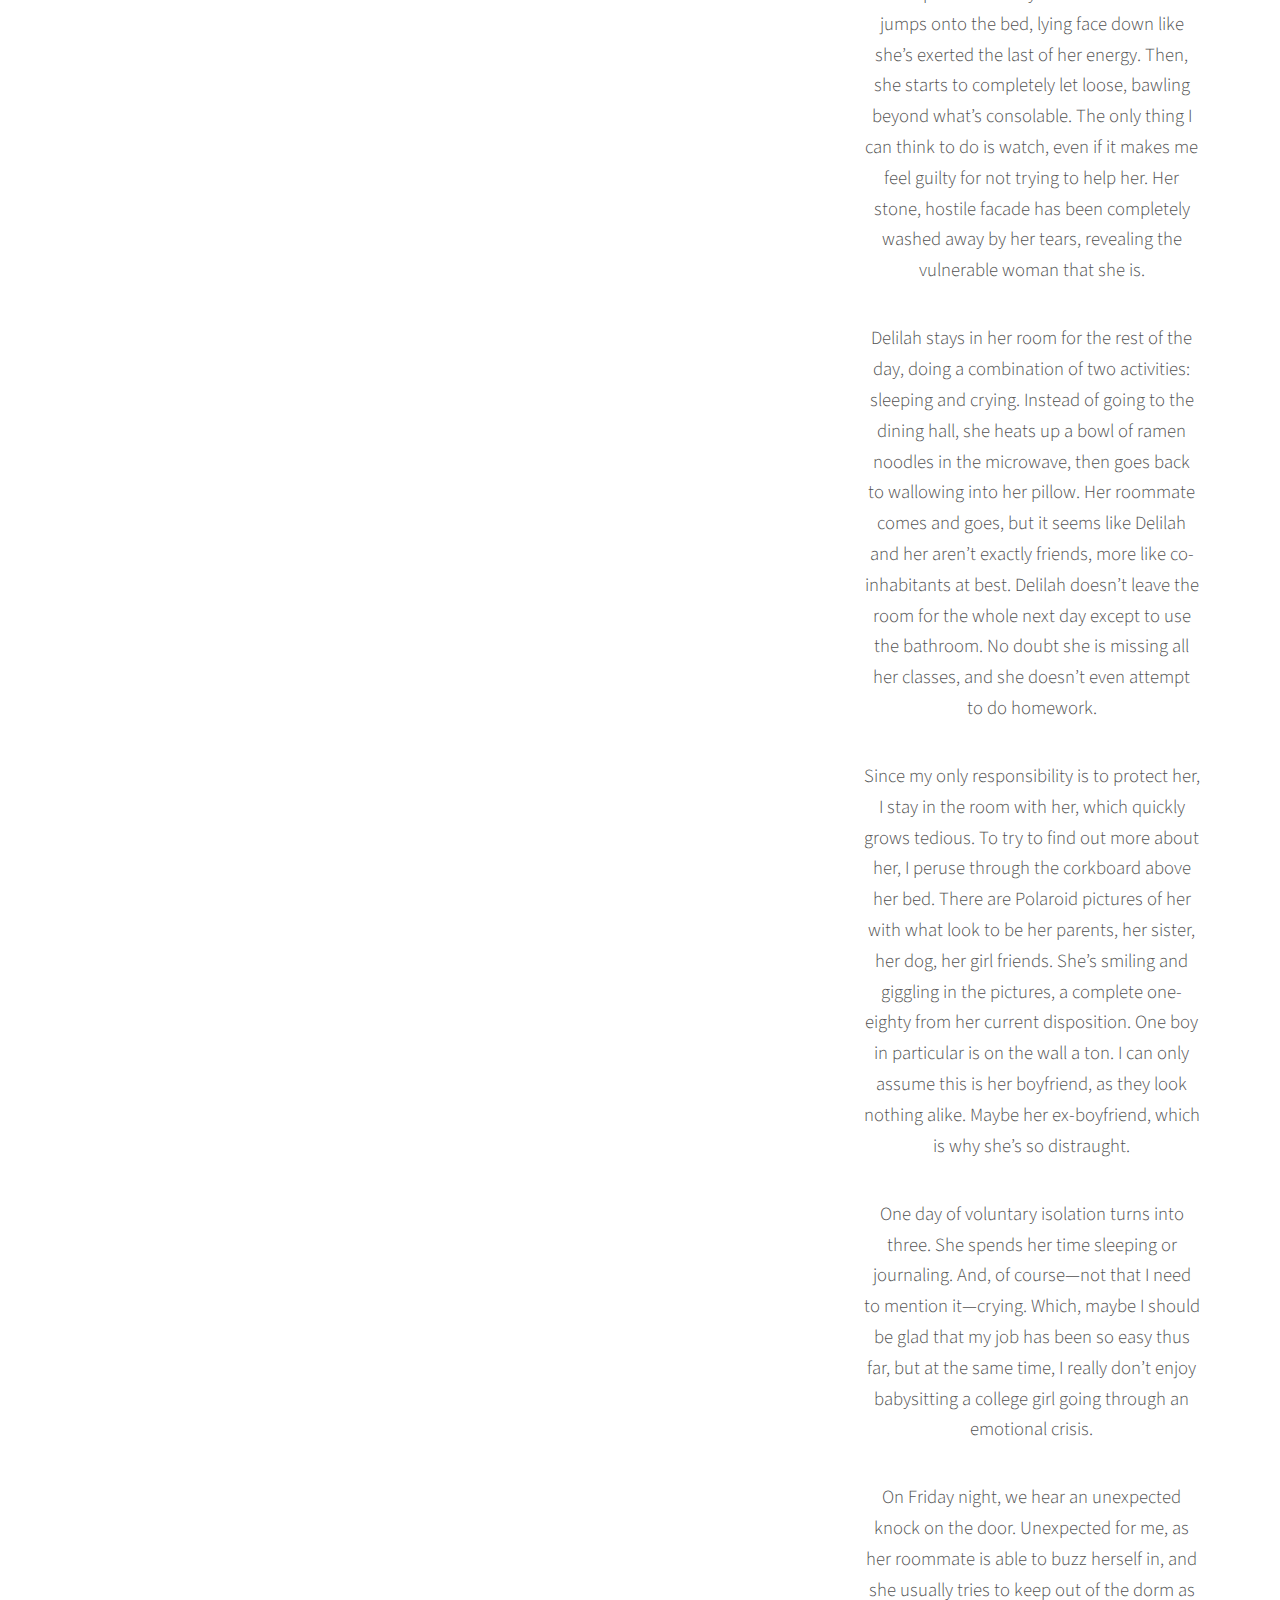
==== commit 9d545a71: "css changes" ====
--- a/html5up-photon/index.html
+++ b/html5up-photon/index.html
@@ -72,7 +72,7 @@
 								<li><span class="icon solid style6 major fa-calendar"></span></li>
 							</ul>
 						</div>
-						<div class="col-6 col-12-medium">
+						<div>
 							<header class="major">
 								<h2>Work Experience</h2>
 							</header>
@@ -110,7 +110,7 @@
 					<p>A collection of creative writing work highlighting my skills as a writer.</p>
 					<div class="row gtr-150">
 						<div class="col-4 col-12-medium">
-							<span class="image fit"><img src="images/pic02.jpg" alt="" /></span>
+							<span class="image fit"><img src="images/green texture background.jpeg" alt="" /></span>
 							<h3>You Remind Me of a Summer Night</h3>
 							<h4>A poem about the nostalgia of young love</h4>
 
--- a/html5up-photon/assets/css/main.css
+++ b/html5up-photon/assets/css/main.css
@@ -83,7 +83,7 @@
 	}
 
 	body {
-		background: #fff;
+		background: #f7f5f5;
 	}
 
 		body.is-preload *, body.is-preload *:before, body.is-preload *:after {
@@ -98,7 +98,7 @@
 		}
 
 	body, input, select, textarea {
-		color: #666;
+		color: #515151;
 		font-family: "Source Sans Pro", Helvetica, sans-serif;
 		font-size: 16pt;
 		font-weight: 300;
@@ -121,7 +121,7 @@
 		}
 
 	strong, b {
-		color:#57aed3 ;
+		color:#0a3008 ;
 		font-weight: 400;
 	}
 
@@ -134,7 +134,7 @@
 	}
 
 	h1, h2, h3, h4, h5, h6 {
-		color:#4361c2;
+		color:#448d55;
 		line-height: 1em;
 		margin: 0 0 1em 0;
 	}
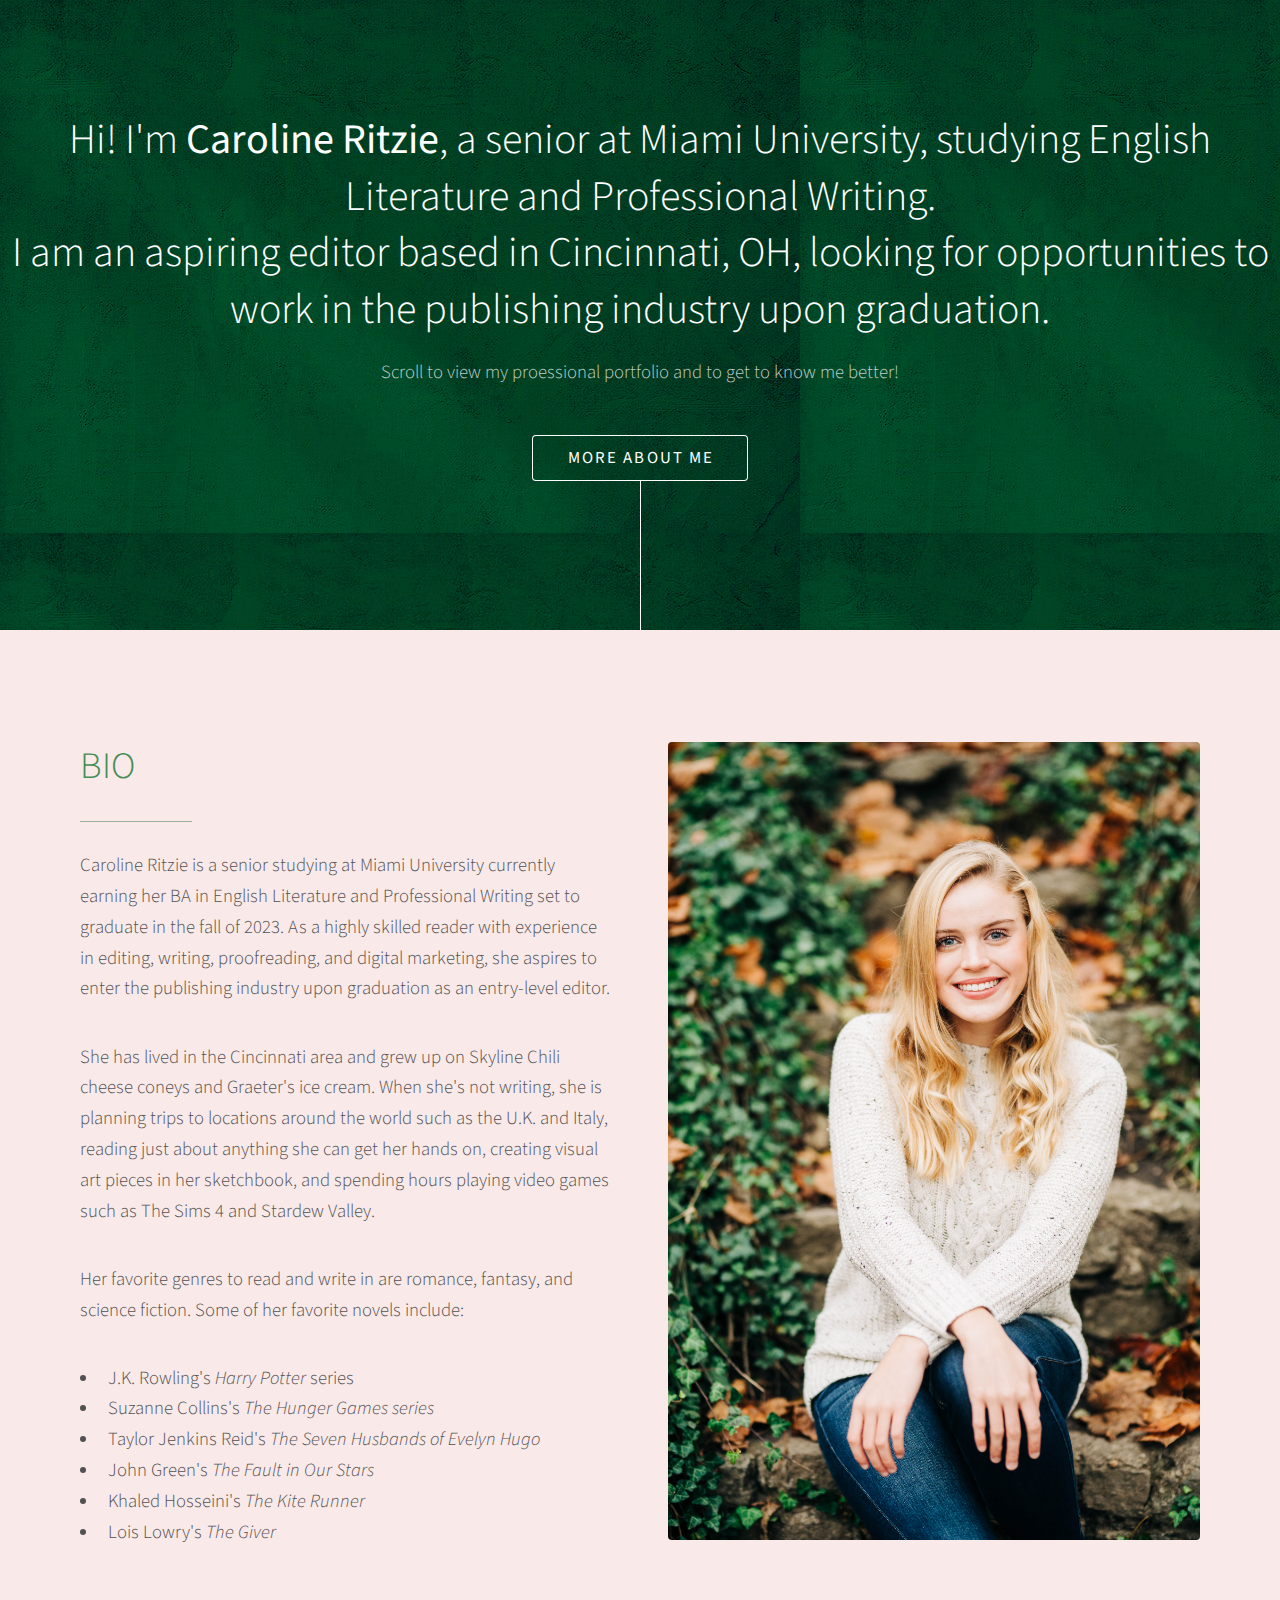
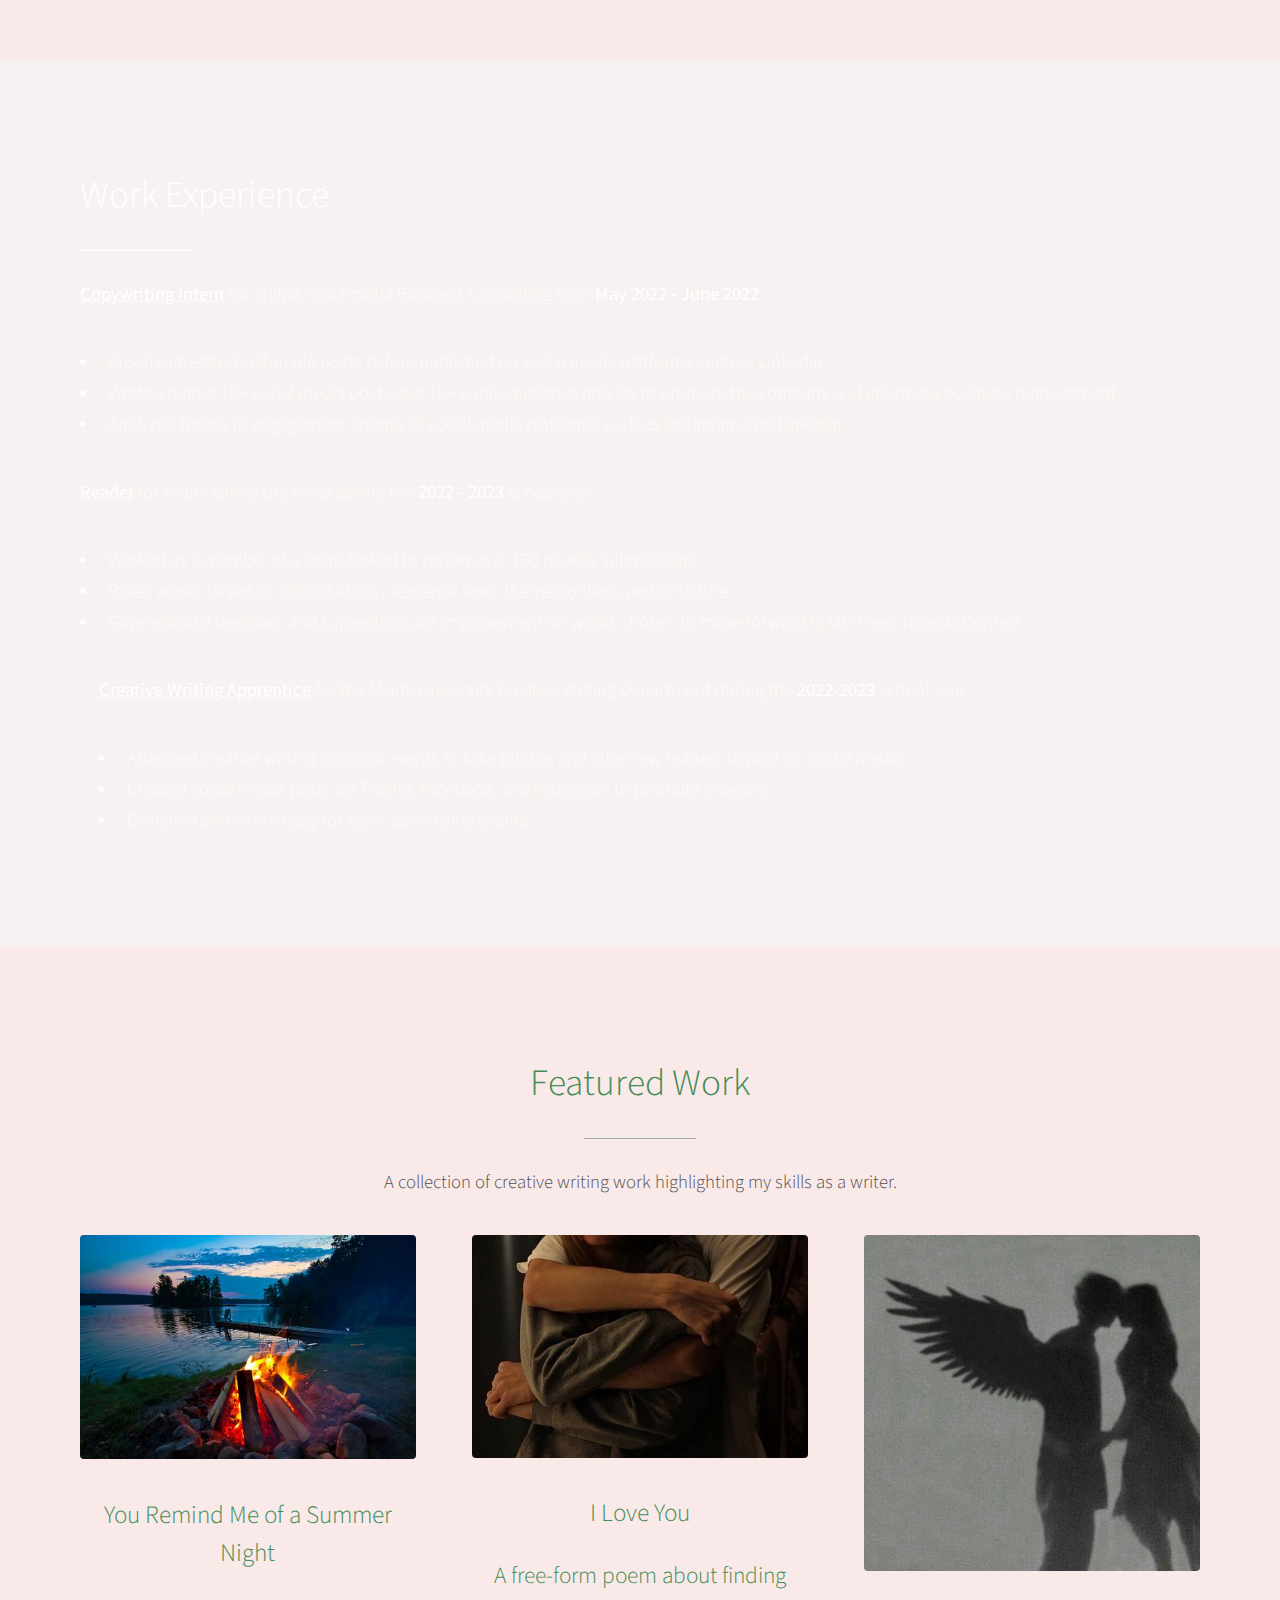
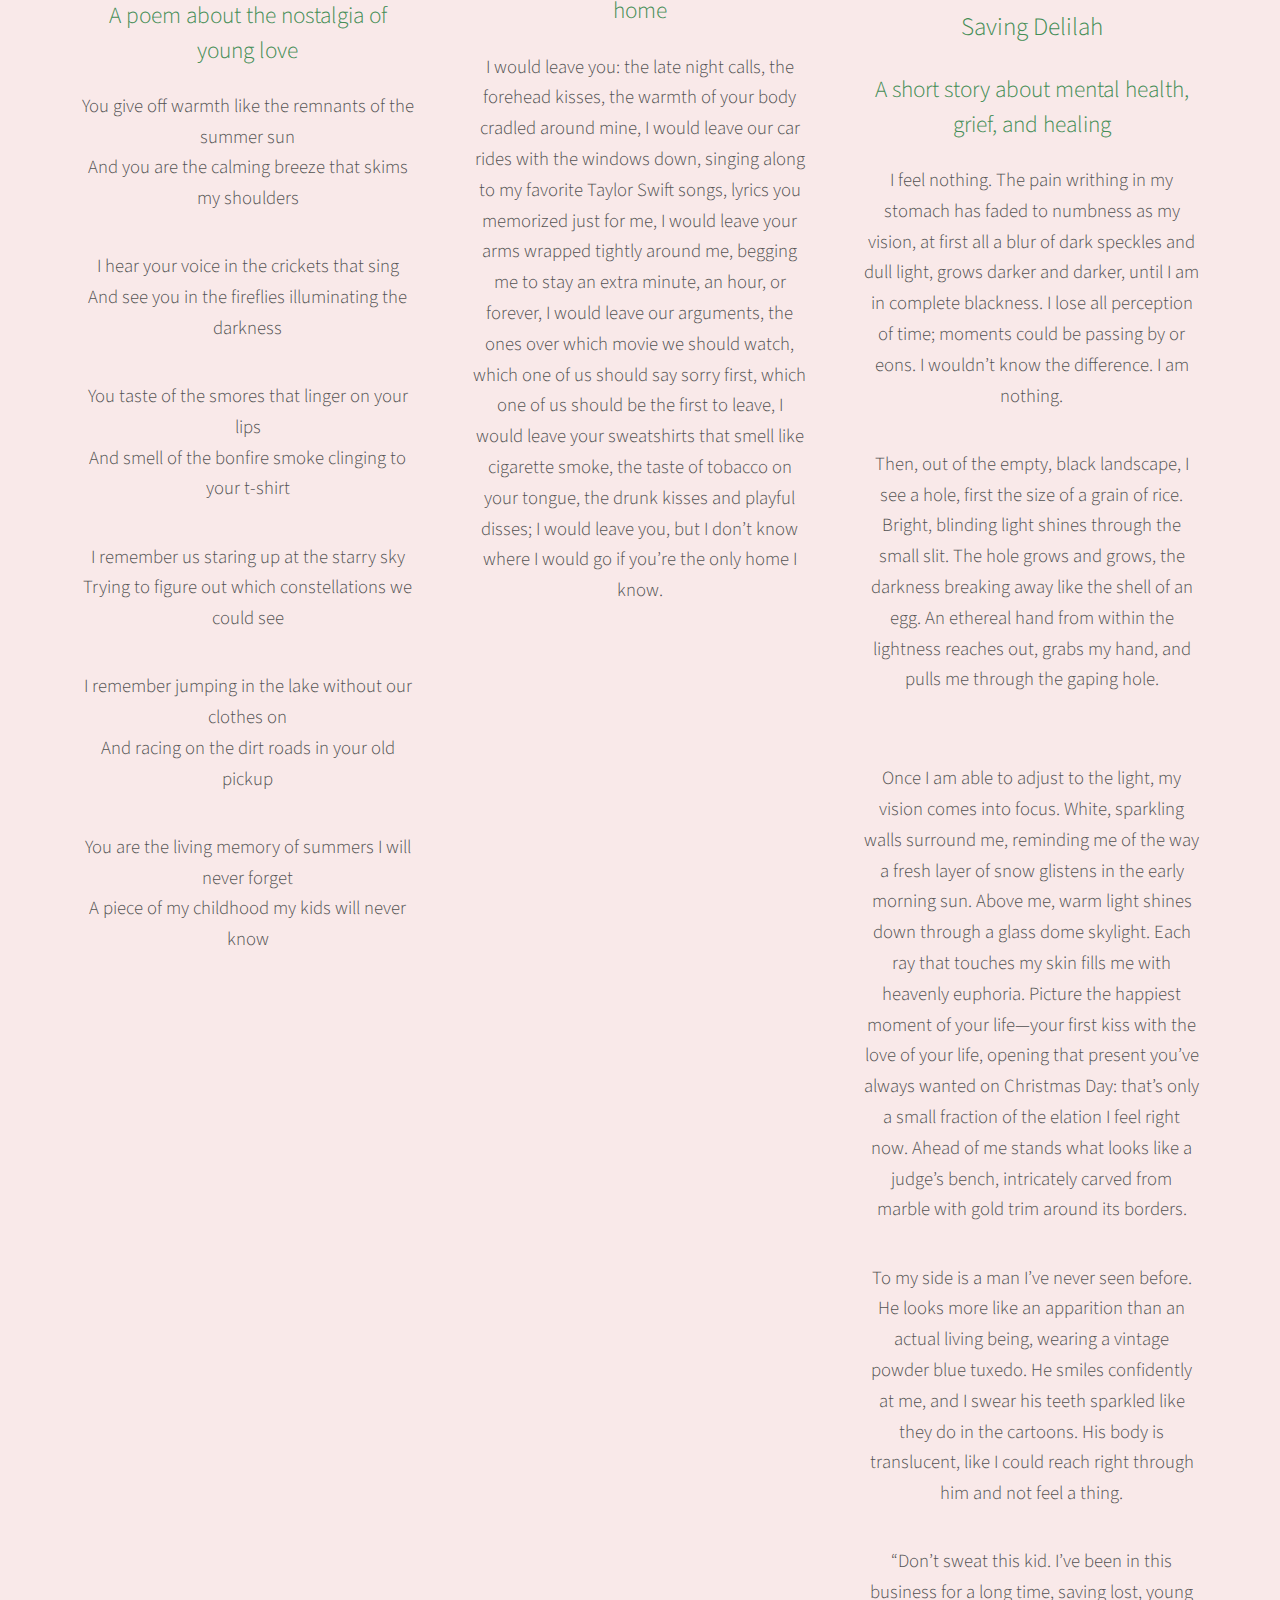
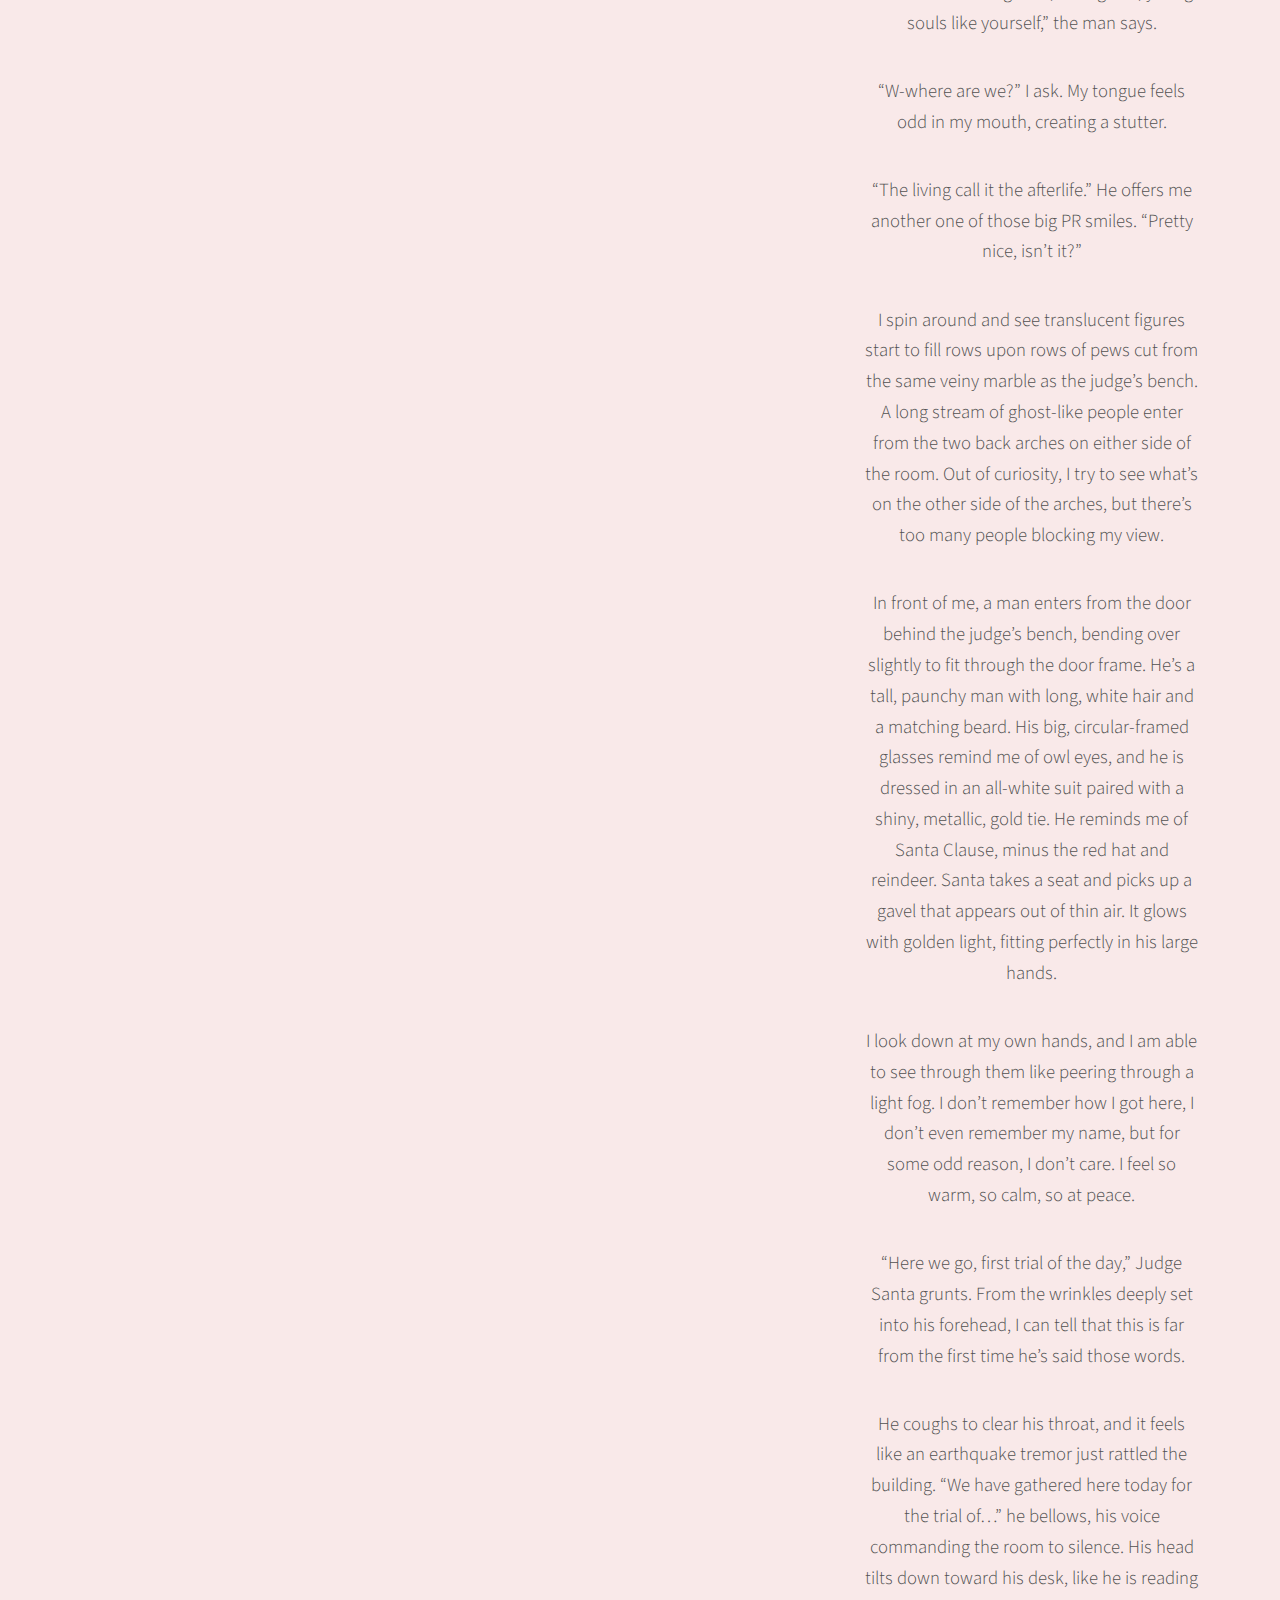
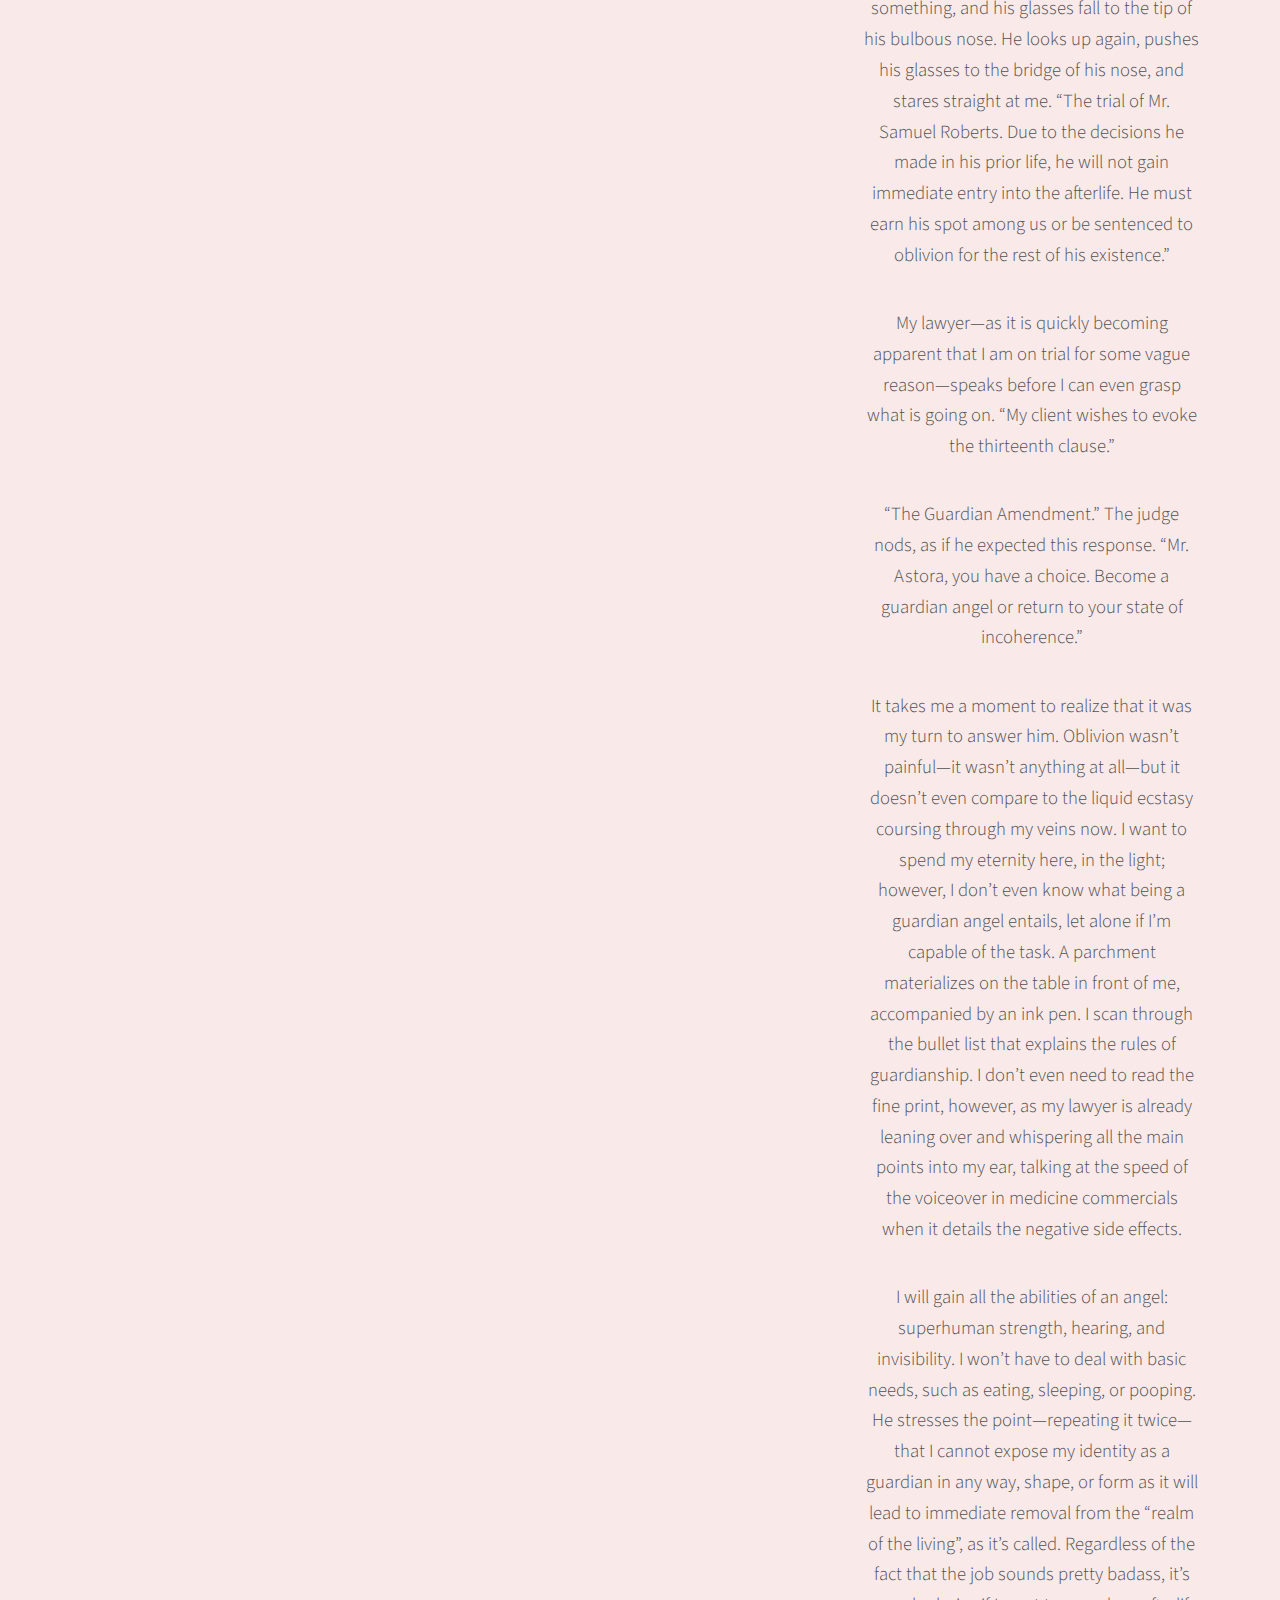
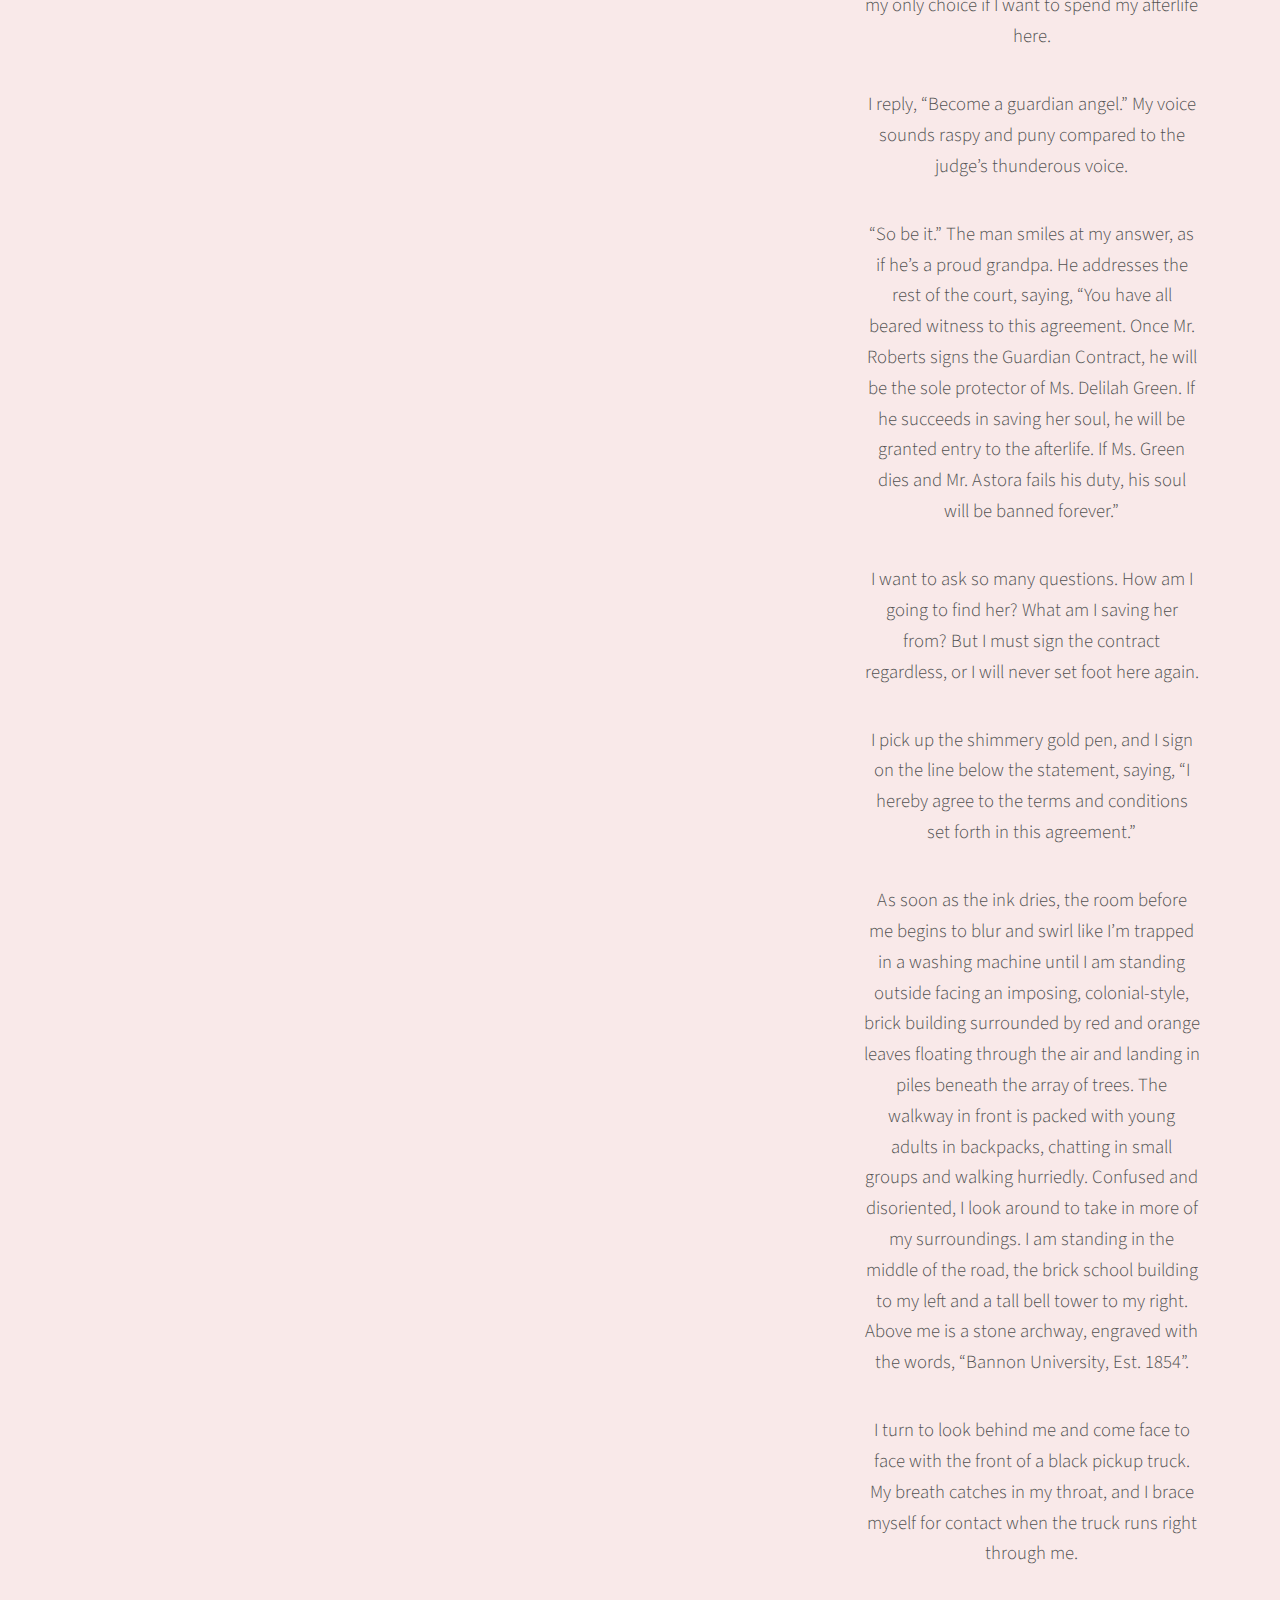
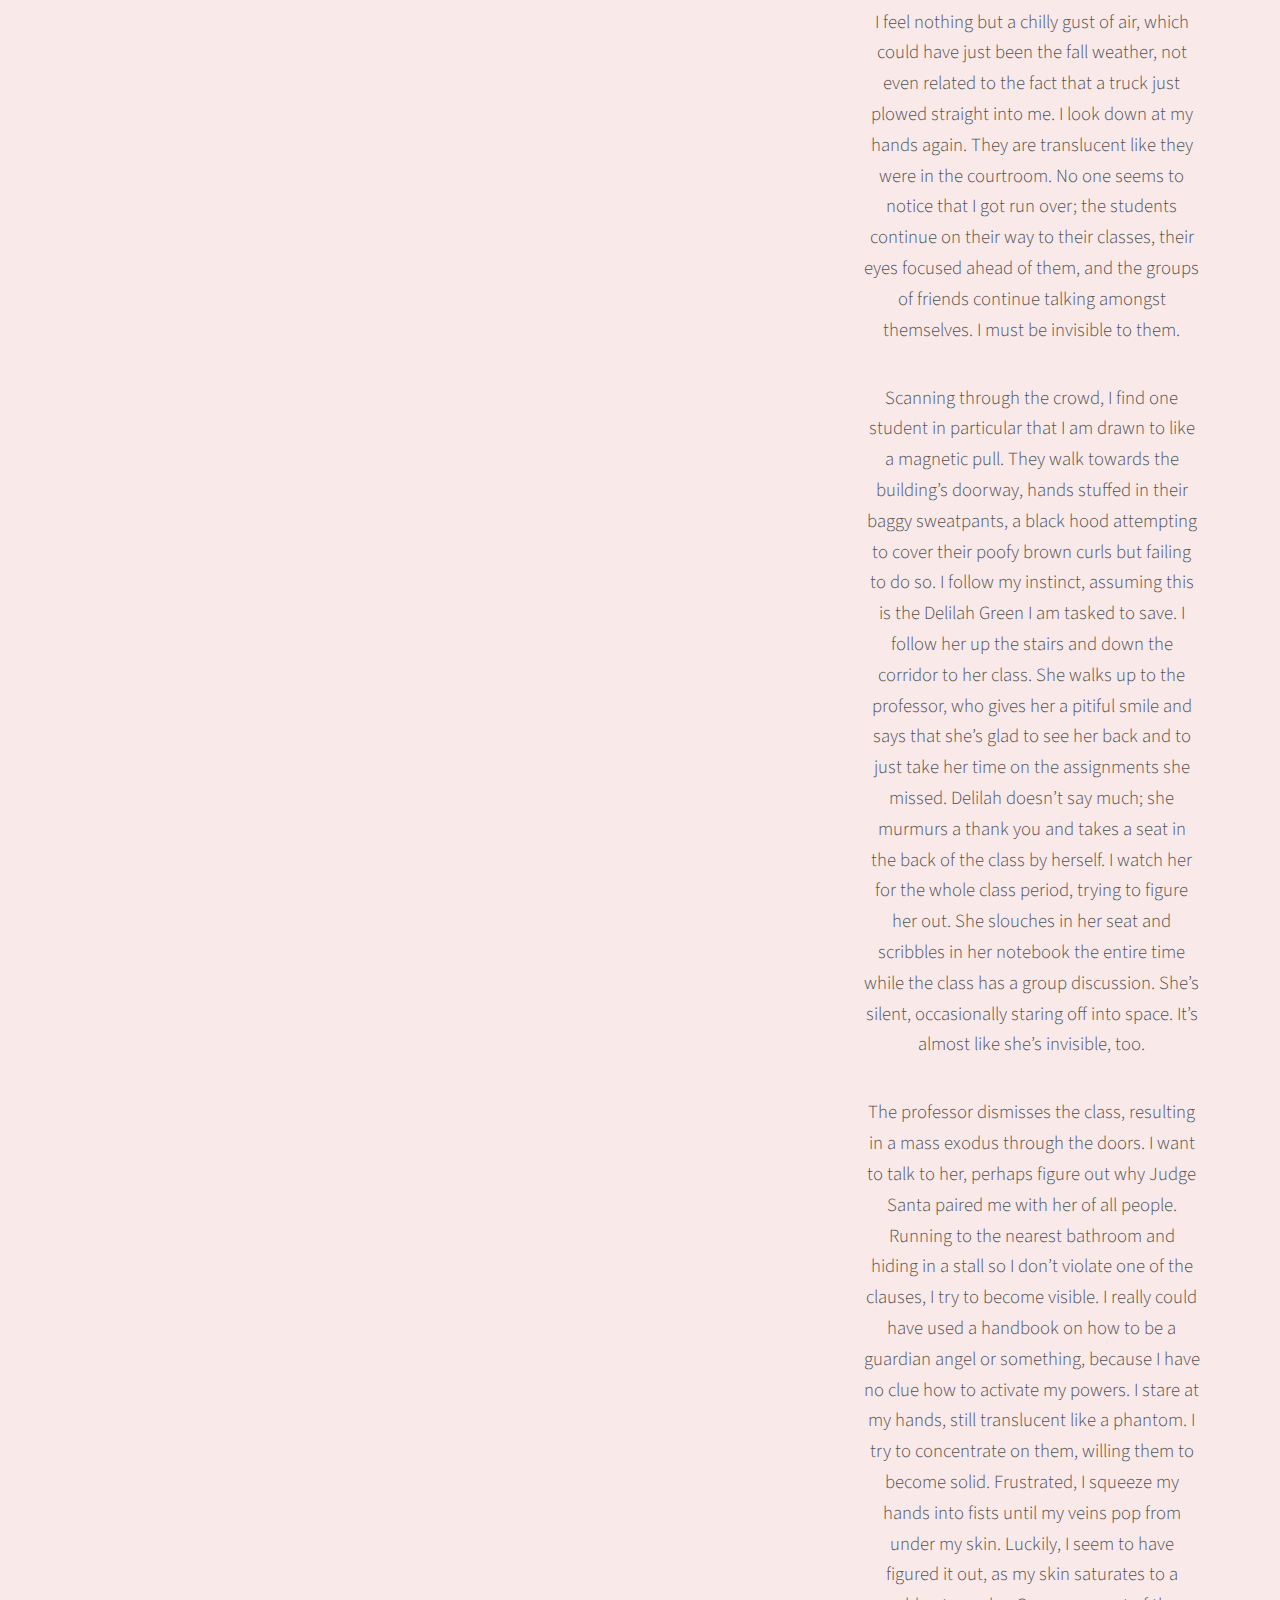
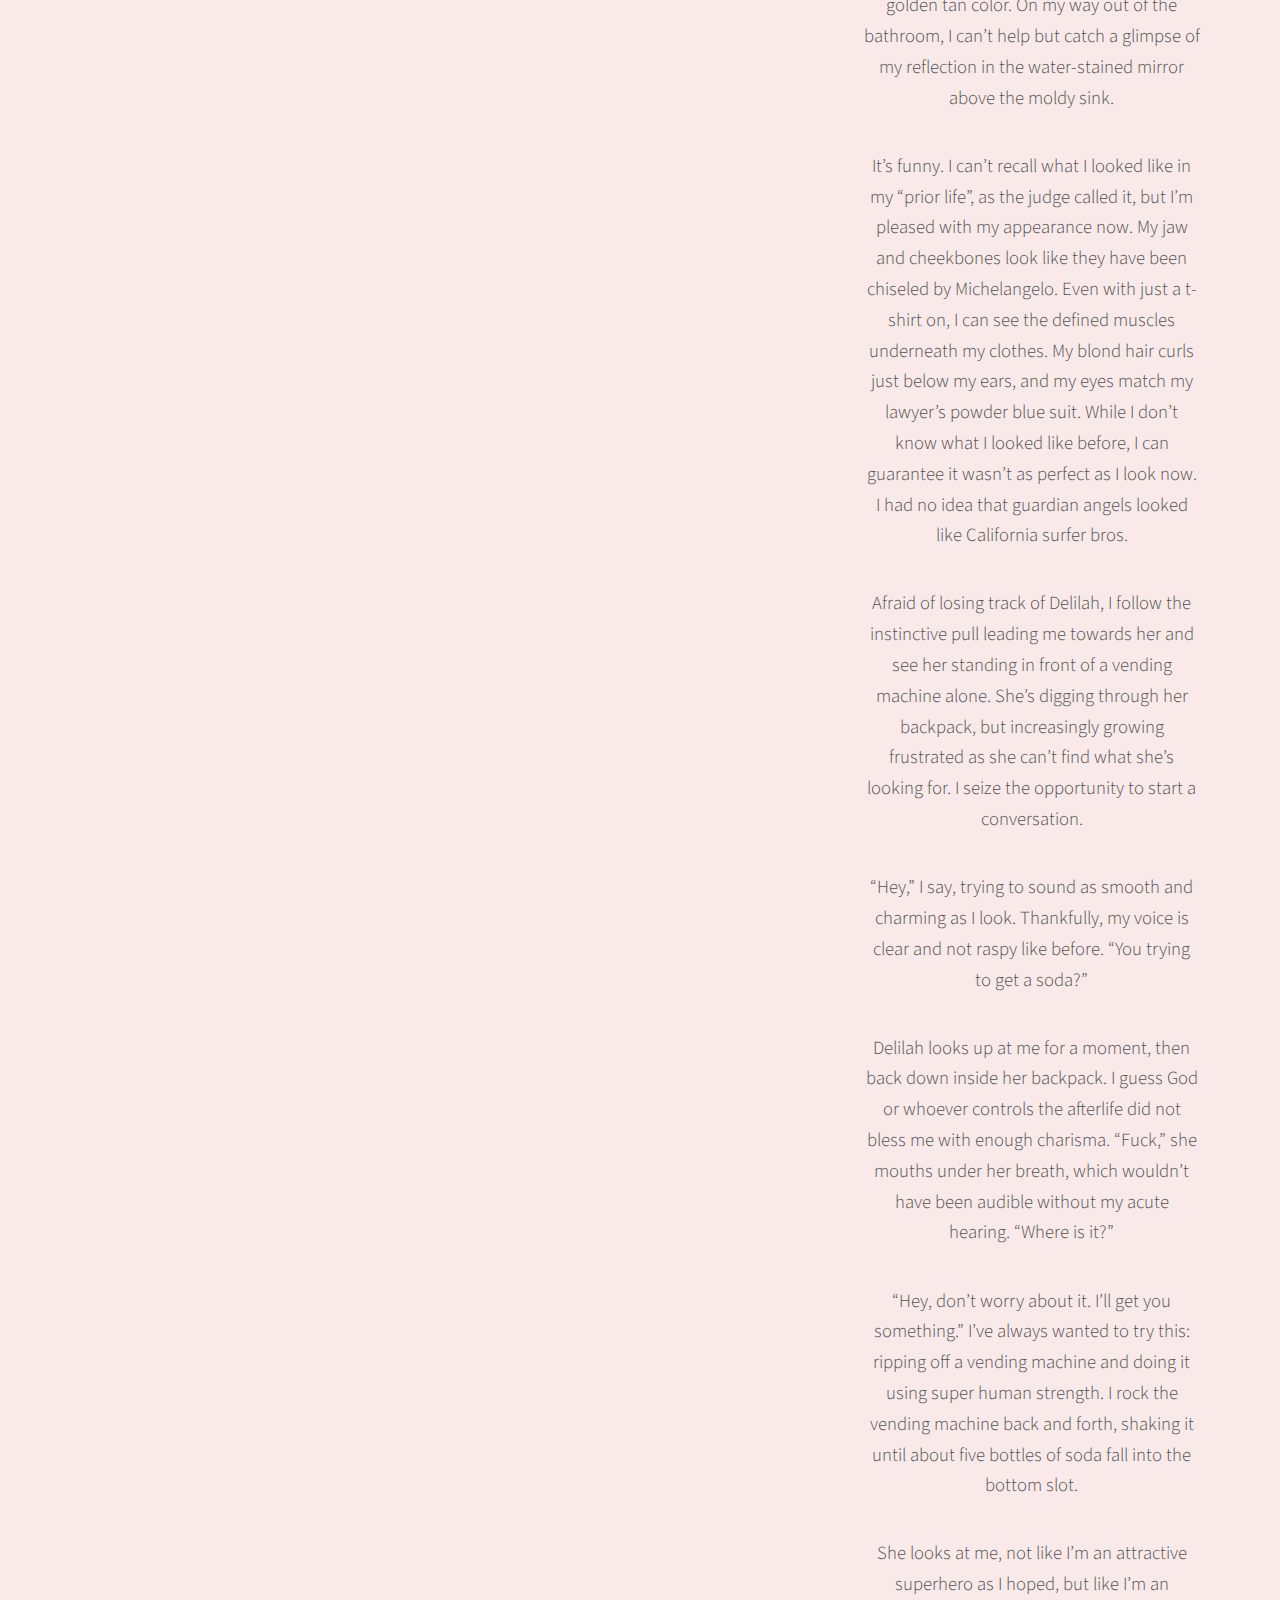
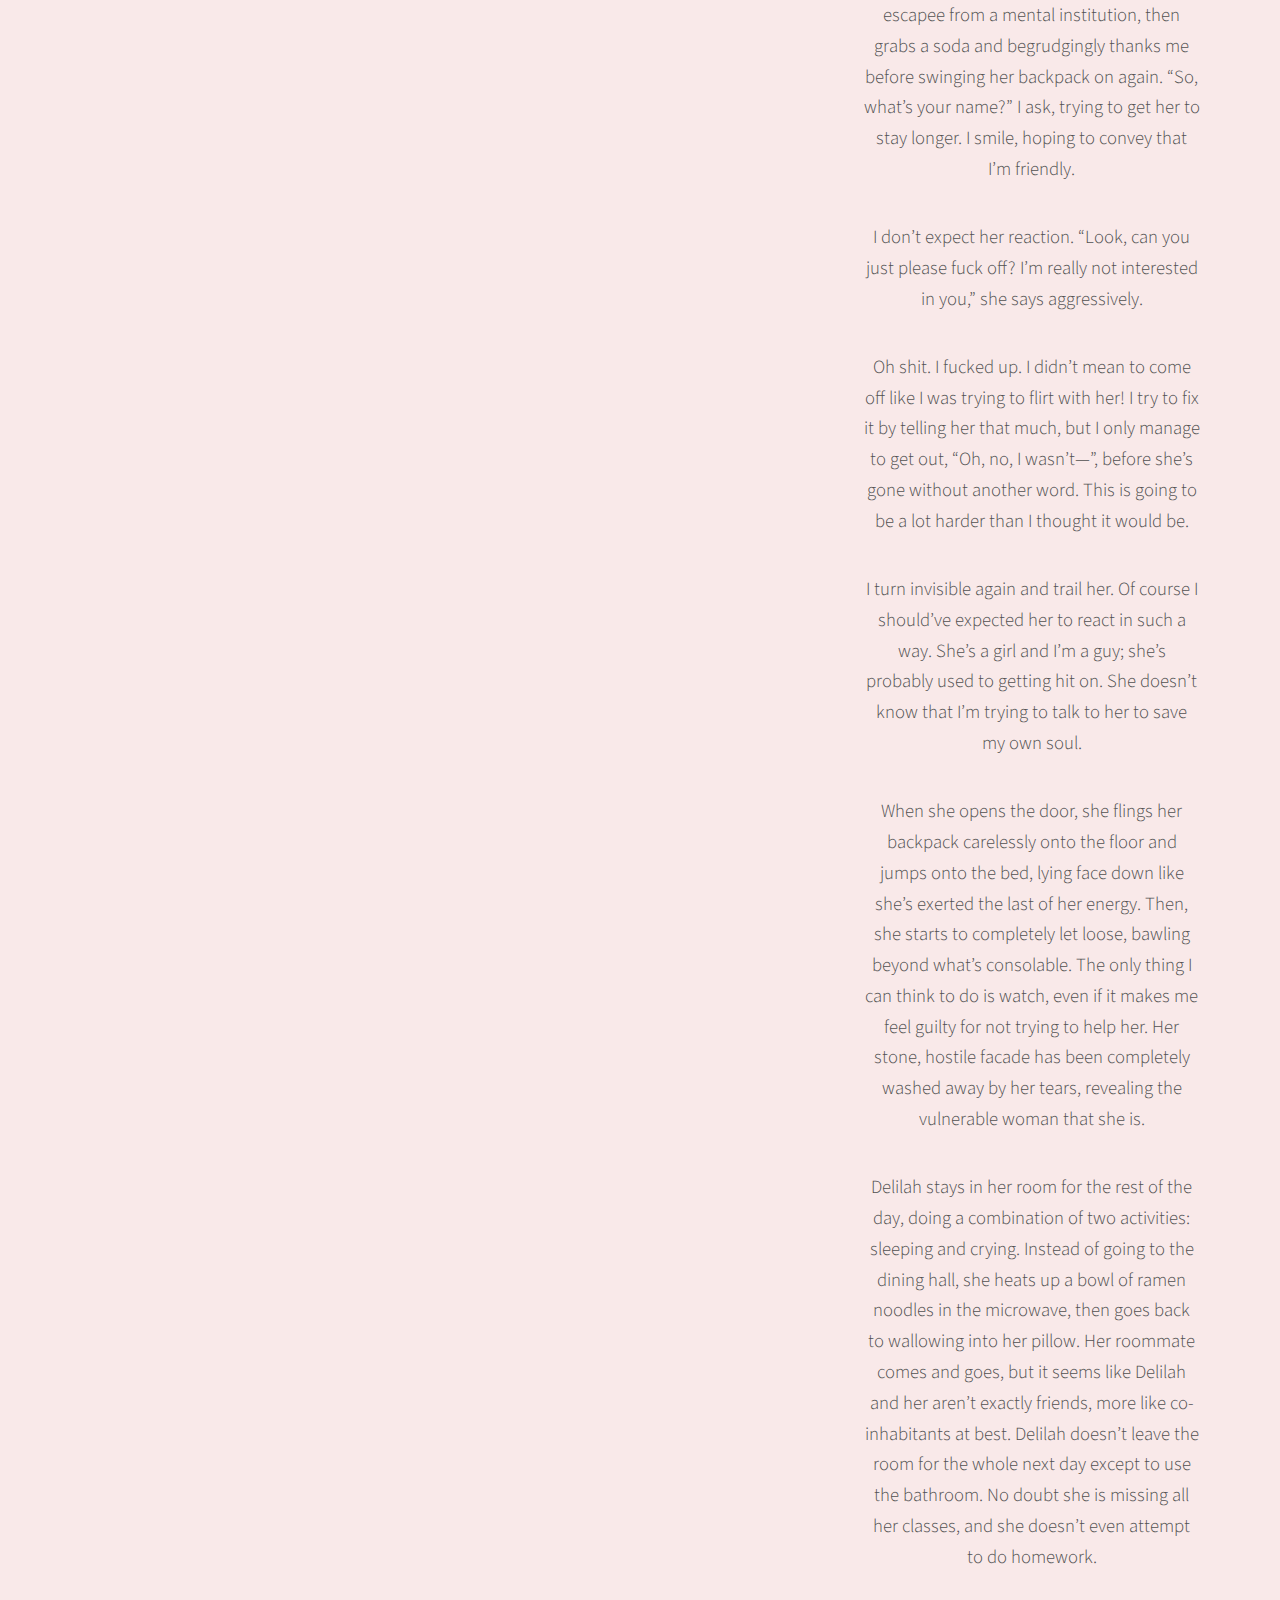
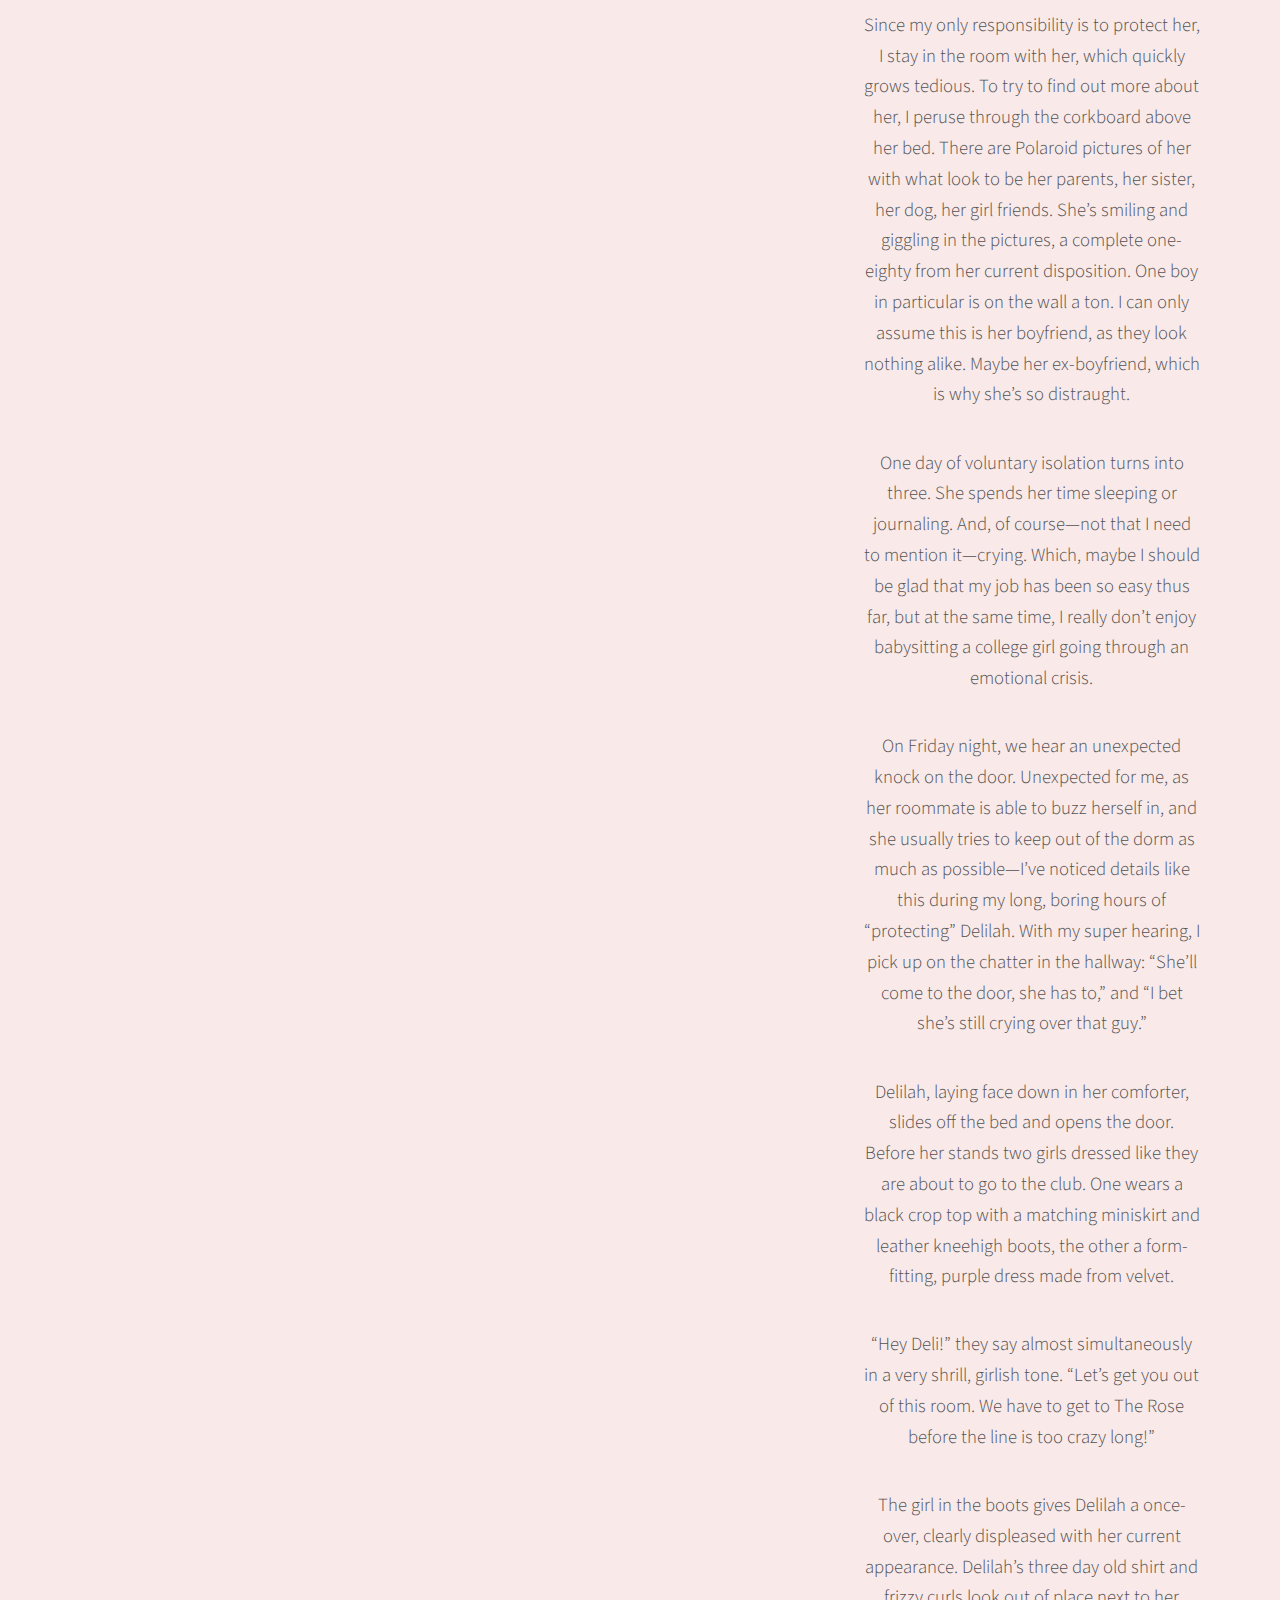
==== commit 2e1ad923: "added images" ====
--- a/html5up-photon/index.html
+++ b/html5up-photon/index.html
@@ -17,10 +17,10 @@
 		<!-- Header -->
 			<section id="header">
 				<div class="inner">
-					<span class="icon solid major fa-cloud"></span>
+	
 					<h1>Hi! I'm <strong>Caroline Ritzie</strong>, a senior at Miami University, studying English Literature and Professional Writing. <br />
 					 I am an aspiring editor based in Cincinnati, OH, looking for opportunities to work in the publishing industry upon graduation.</h1>
-					<p>Scroll to view my professional portfolio and to get to know me better!<br />
+					<p>Scroll to view my proessional portfolio and to get to know me better!<br />
 					</p>
 					<ul class="actions special">
 						<li><a href="#one" class="button scrolly">More about me</a></li>
@@ -39,7 +39,7 @@
 							</header>
 							<p>Caroline Ritzie is a senior studying at Miami University currently earning her BA in English Literature and Professional Writing set to graduate in the fall of 2023. As a highly skilled reader with experience in editing, writing, proofreading, and digital marketing, she aspires to enter the publishing industry upon graduation as an entry-level editor.</p>
 							
-								<p>She has lived in the Cincinnati area and grew up on Skyline Chili cheese coneys and Graeter's ice cream. When she's not writing, she is planning trips to locations around the world such as the U.K. and Italy, reading just about anything she can get her hands on, creating visual art pieces in her sketchbook, and spending hours playing video games such as The Sims 4.</p>
+								<p>She has lived in the Cincinnati area and grew up on Skyline Chili cheese coneys and Graeter's ice cream. When she's not writing, she is planning trips to locations around the world such as the U.K. and Italy, reading just about anything she can get her hands on, creating visual art pieces in her sketchbook, and spending hours playing video games such as The Sims 4 and Stardew Valley.</p>
 			
 								<p>Her favorite genres to read and write in are romance, fantasy, and science fiction. Some of her favorite novels include:</p>
 								<ul>
@@ -63,14 +63,7 @@
 				<div class="container">
 					<div class="row gtr-150">
 						<div class="col-6 col-12-medium">
-							<ul class="major-icons">
-								<li><span class="icon solid style1 major fa-code"></span></li>
-								<li><span class="icon solid style2 major fa-bolt"></span></li>
-								<li><span class="icon solid style3 major fa-camera-retro"></span></li>
-								<li><span class="icon solid style4 major fa-cog"></span></li>
-								<li><span class="icon solid style5 major fa-desktop"></span></li>
-								<li><span class="icon solid style6 major fa-calendar"></span></li>
-							</ul>
+					
 						</div>
 						<div>
 							<header class="major">
@@ -110,7 +103,7 @@
 					<p>A collection of creative writing work highlighting my skills as a writer.</p>
 					<div class="row gtr-150">
 						<div class="col-4 col-12-medium">
-							<span class="image fit"><img src="images/green texture background.jpeg" alt="" /></span>
+							<span class="image fit"><img src="images/you remind me of a summer night.jpeg" alt="" /></span>
 							<h3>You Remind Me of a Summer Night</h3>
 							<h4>A poem about the nostalgia of young love</h4>
 
@@ -134,14 +127,14 @@
 						
 						</div>
 						<div class="col-4 col-12-medium">
-							<span class="image fit"><img src="images/pic03.jpg" alt="" /></span>
+							<span class="image fit"><img src="images/i-love-you.jpeg" alt="" /></span>
 							<h3>I Love You</h3>
 							<h4>A free-form poem about finding home</h4>
 							<p>I would leave you: the late night calls, the forehead kisses, the warmth of your body cradled around mine, I would leave our car rides with the windows down, singing along to my favorite Taylor Swift songs, lyrics you memorized just for me, I would leave your arms wrapped tightly around me, begging me to stay an extra minute, an hour, or forever, I would leave our arguments, the ones over which movie we should watch, which one of us should say sorry first, which one of us should be the first to leave, I would leave your sweatshirts that smell like cigarette smoke, the taste of tobacco on your tongue, the drunk kisses and playful disses; I would leave you, but I don’t know where I would go if you’re the only home I know.</p>
 						
 						</div>
 						<div class="col-4 col-12-medium">
-							<span class="image fit"><img src="images/pic04.jpg" alt="" /></span>
+							<span class="image fit"><img src="images/saving-delilah.jpeg" alt="" /></span>
 							<h3>Saving Delilah</h3>
 							<h4>A short story about mental health, grief, and healing</h4>
 							<p>I feel nothing. The pain writhing in my stomach has faded to numbness as my vision, at first all a blur of dark speckles and dull light, grows darker and darker, until I am in complete blackness. I lose all perception of time; moments could be passing by or eons. I wouldn’t know the difference. I am nothing.
--- a/html5up-photon/assets/css/main.css
+++ b/html5up-photon/assets/css/main.css
@@ -83,7 +83,7 @@
 	}
 
 	body {
-		background: #f7f5f5;
+		background: #f7f1f1;
 	}
 
 		body.is-preload *, body.is-preload *:before, body.is-preload *:after {
@@ -2038,7 +2038,7 @@
 	}
 
 		header.major:after {
-			background: rgba(144, 144, 144, 0.5);
+			background: rgba(58, 117, 75, 0.5);
 			content: '';
 			display: inline-block;
 			height: 1px;
@@ -2819,14 +2819,14 @@
 	}
 
 		.main.style1 {
-			background: #fff;
+			background: #f9e9e9;
 		}
 
 		.main.style2 {
-			background-color: #333;
+			background-color: #4b4747;
 			color: rgba(255, 255, 255, 0.75);
 			background-attachment: fixed,							fixed;
-			background-image: url("images/overlay1.png"), url("../../images/header.jpg");
+			background-image: url("images/green\ texture\ background.jpeg"), url("../../images/header.jpg");
 			background-size: auto,							cover;
 		}
 
@@ -2917,7 +2917,7 @@
 		background-color: #4686a0;
 		color: rgba(255, 255, 255, 0.75);
 		background-attachment: fixed,							fixed,							fixed;
-		background-image: url("images/overlay2.png"), url("images/overlay3.svg"), linear-gradient(45deg, #9dc66b 5%, #4fa49a 30%, #4361c2);
+		background-image: url("images/green\ texture\ background.jpeg"), url("images/overlay3.svg"), linear-gradient(45deg, #9dc66b 5%, #4fa49a 30%, #4361c2);
 		background-position: top left,						center center,					center center;
 		background-size: auto,							cover,							cover;
 		overflow: hidden;
@@ -3113,7 +3113,7 @@
 		background-color: #4686a0;
 		color: rgba(255, 255, 255, 0.75);
 		background-attachment: fixed,							fixed,							fixed;
-		background-image: url("images/overlay2.png"), url("images/overlay4.svg"), linear-gradient(45deg, #4361c2, #4fa49a 50%, #9dc66b 95%);
+		background-image: url("images/green\ texture\ background.jpeg"), url("images/overlay4.svg"), linear-gradient(45deg, #4361c2, #4fa49a 50%, #9dc66b 95%);
 		background-position: top left,						center center,					center center;
 		background-size: auto,							cover,							cover;
 		text-align: center;
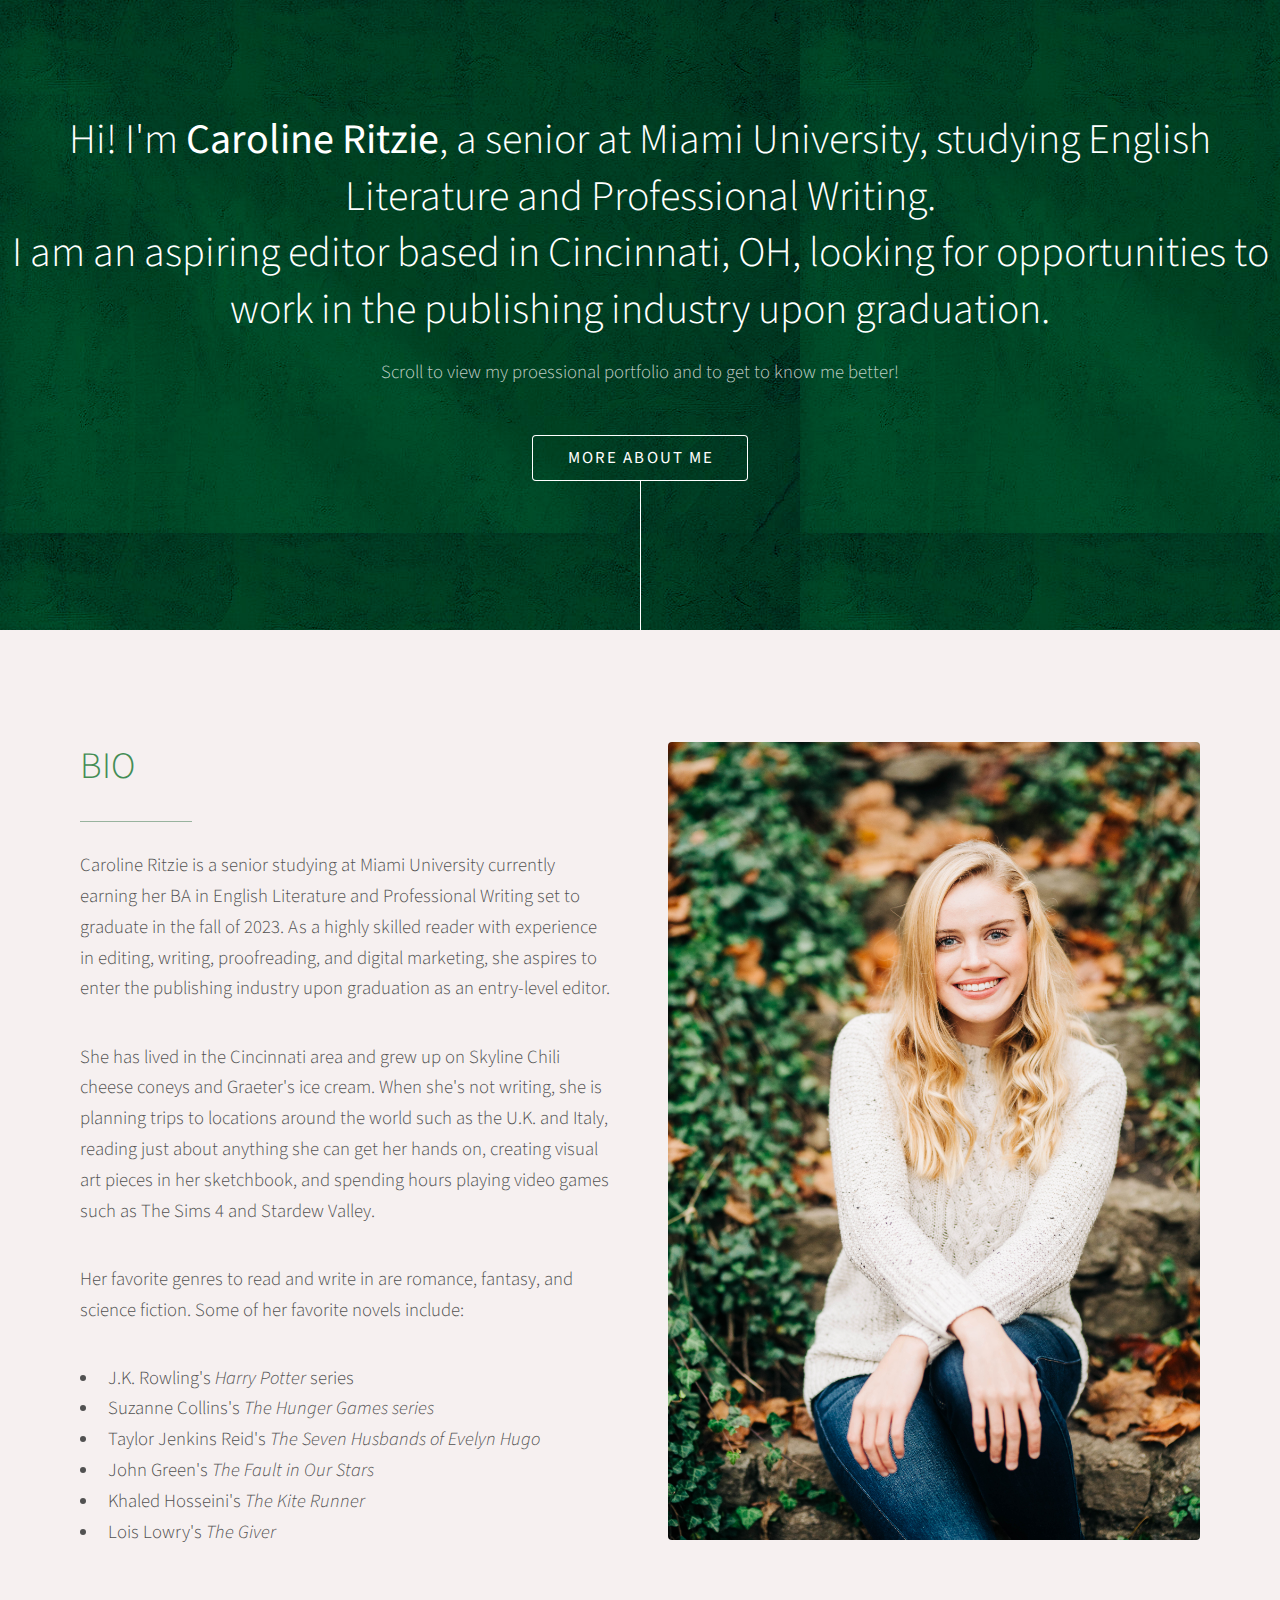
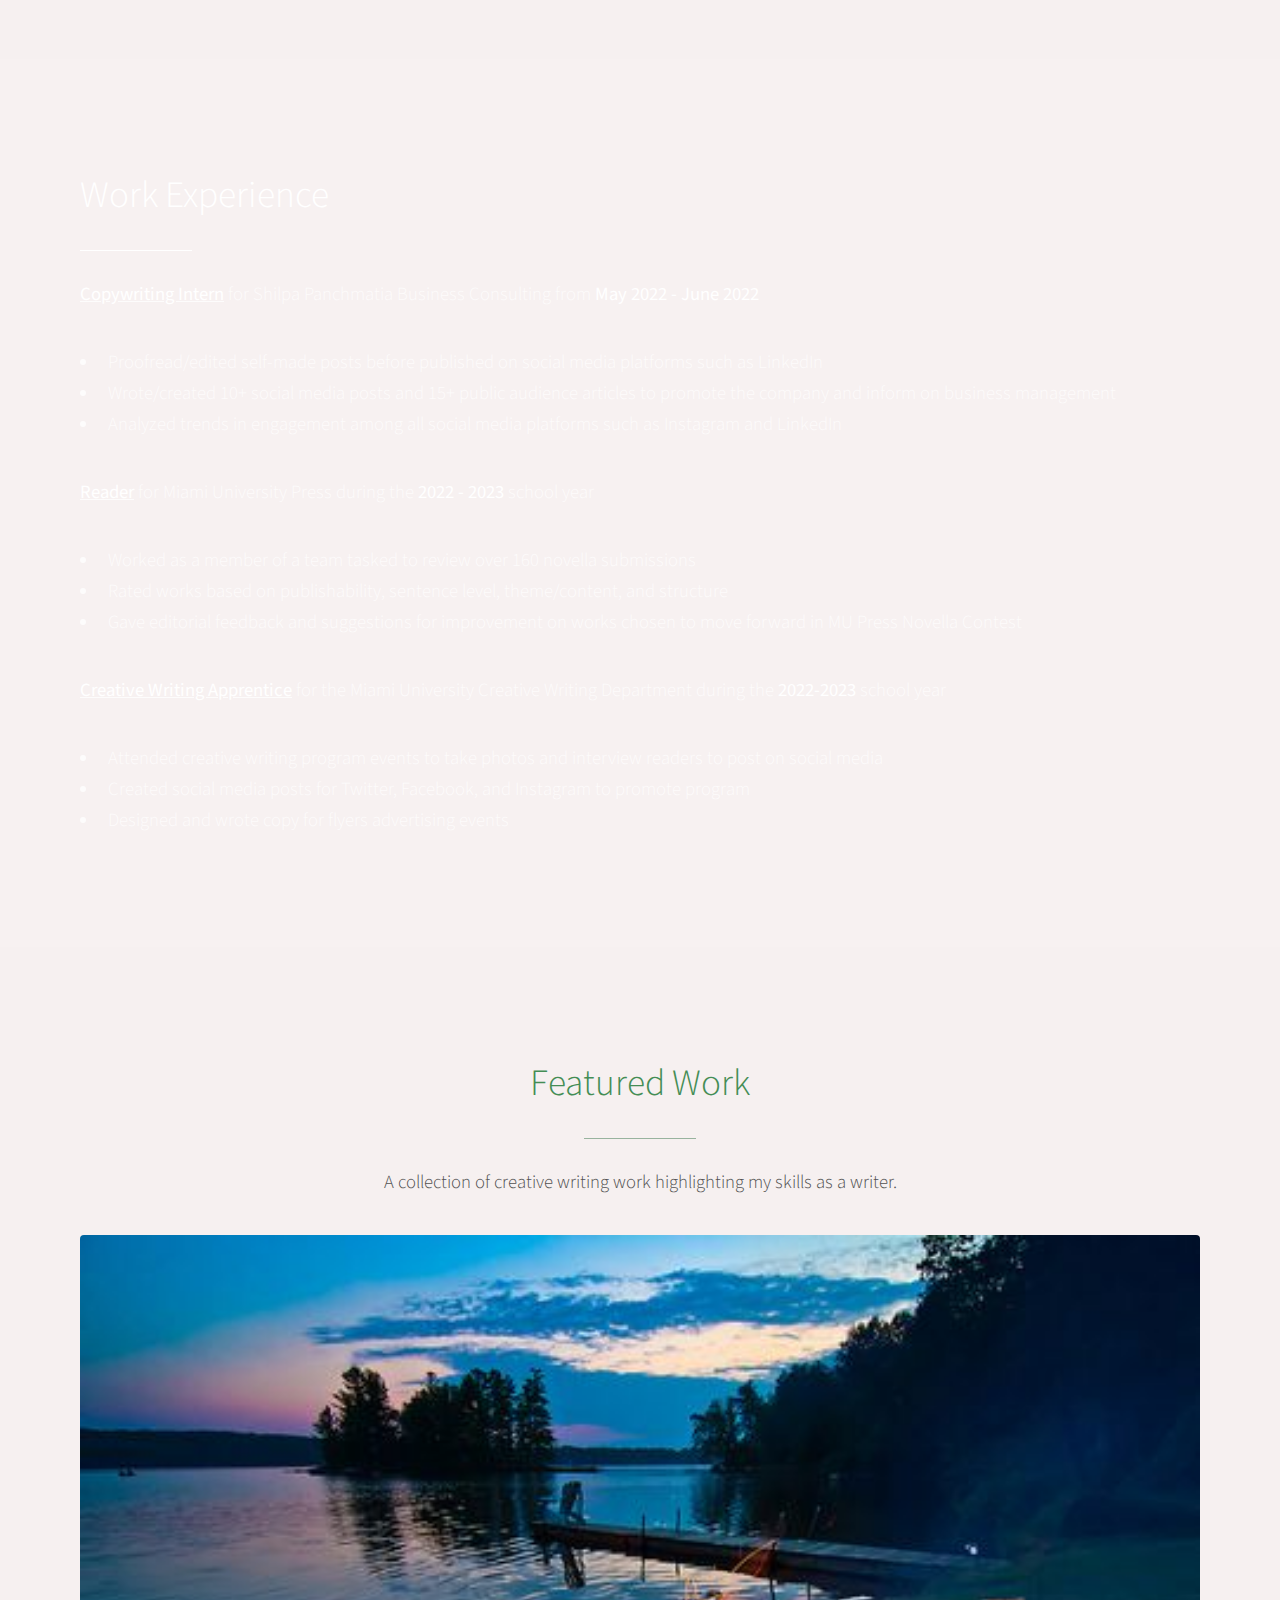
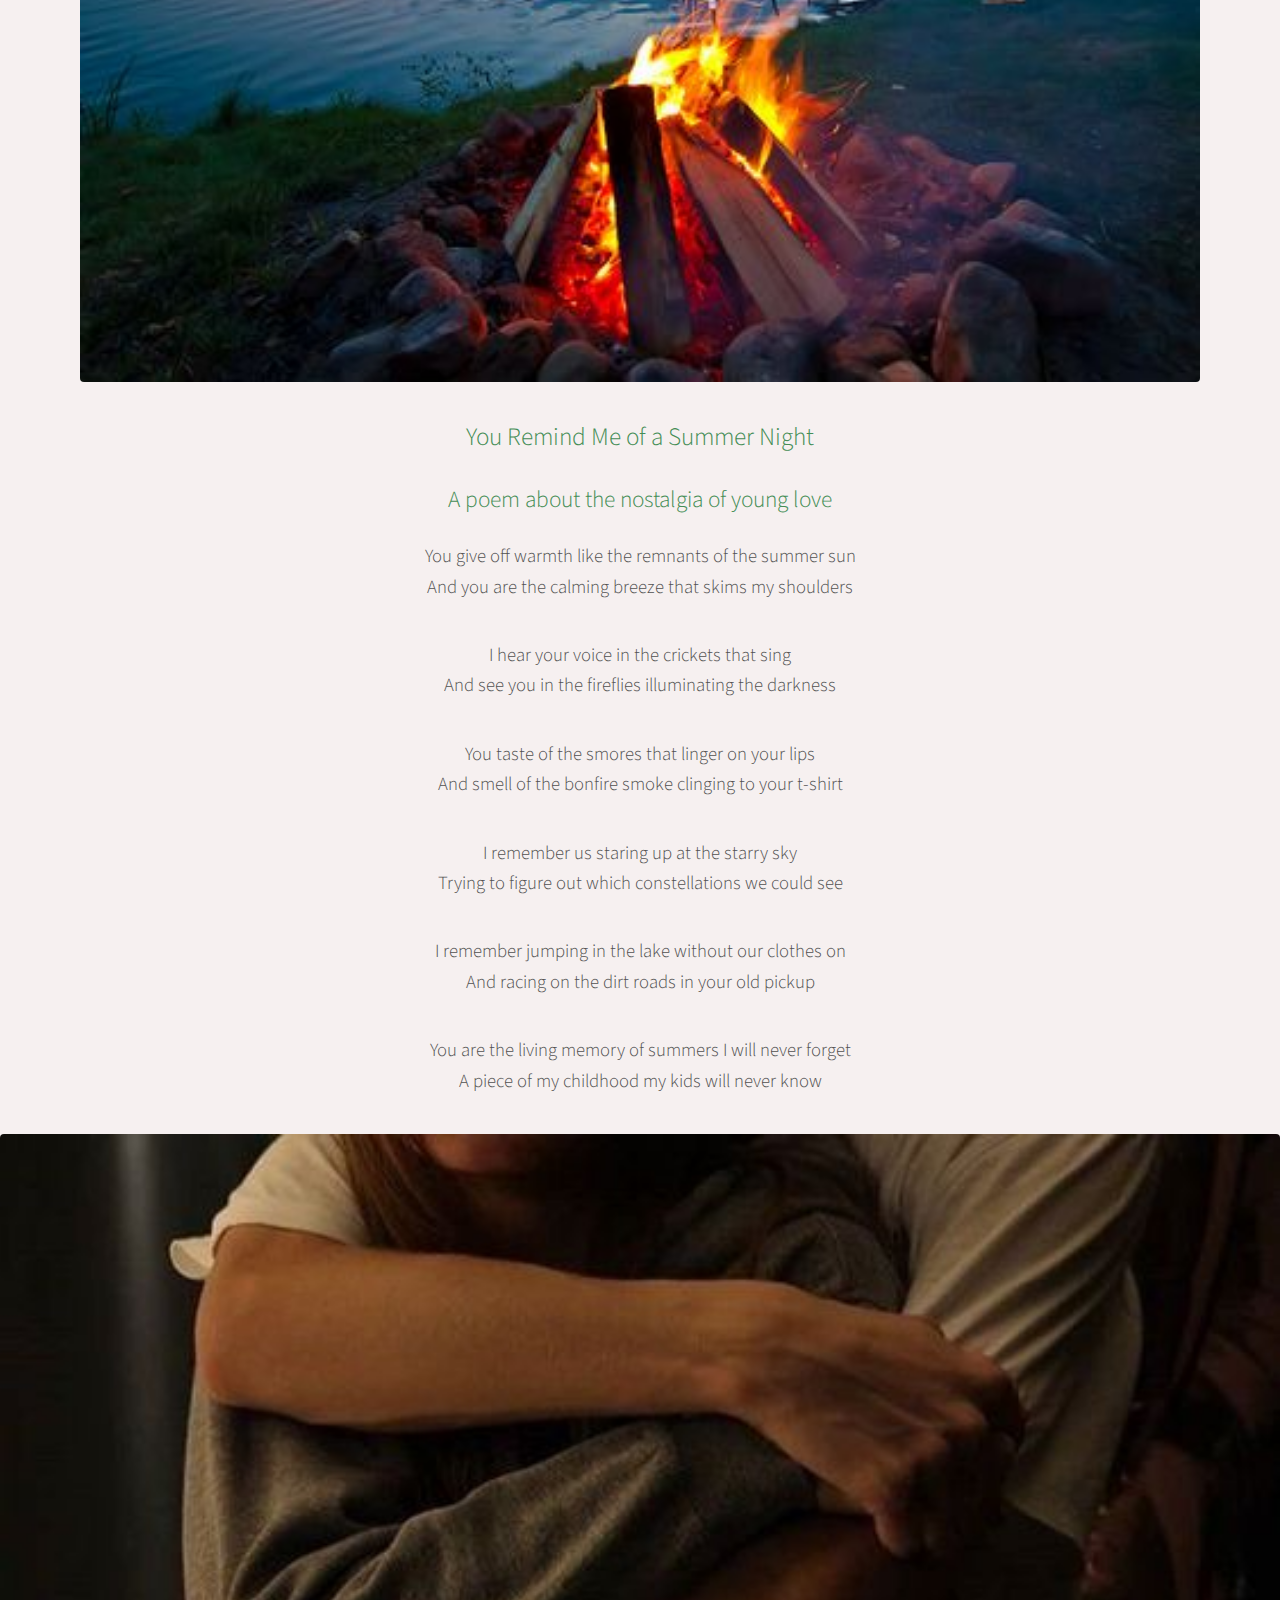
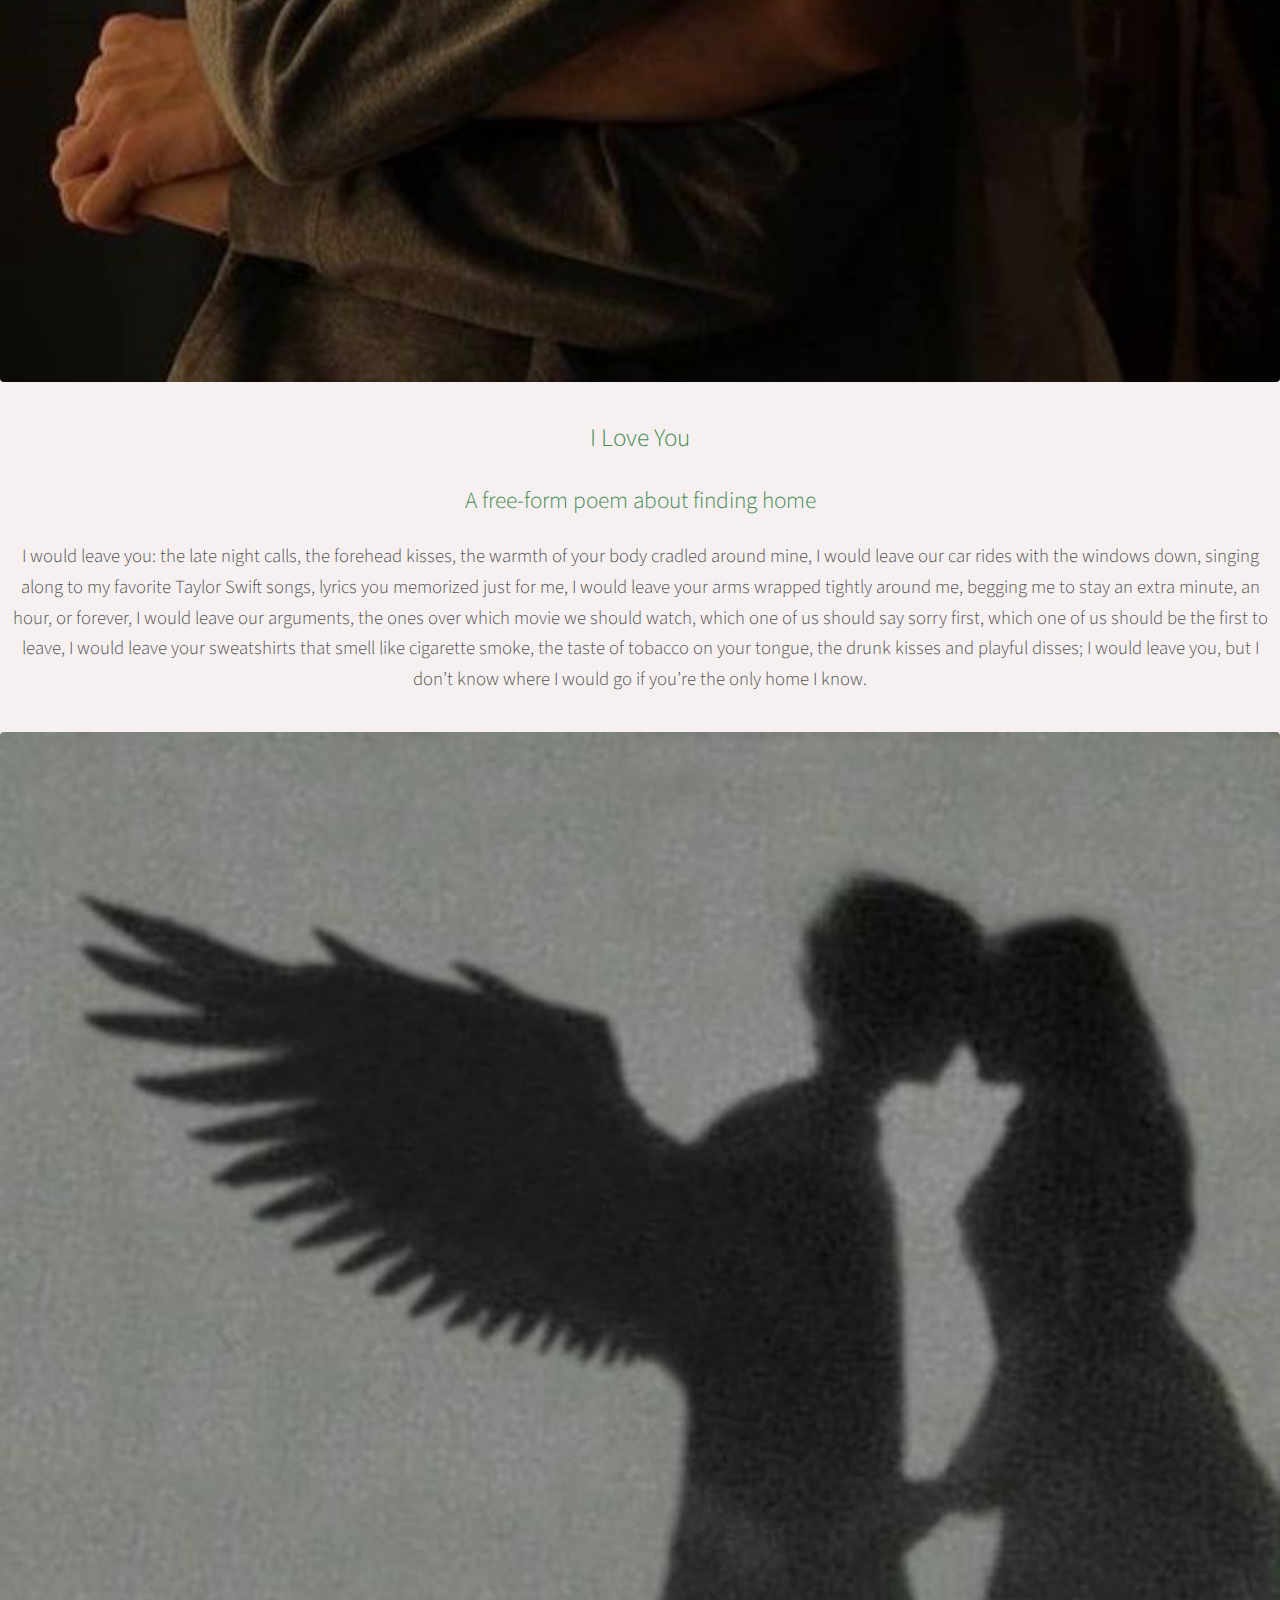
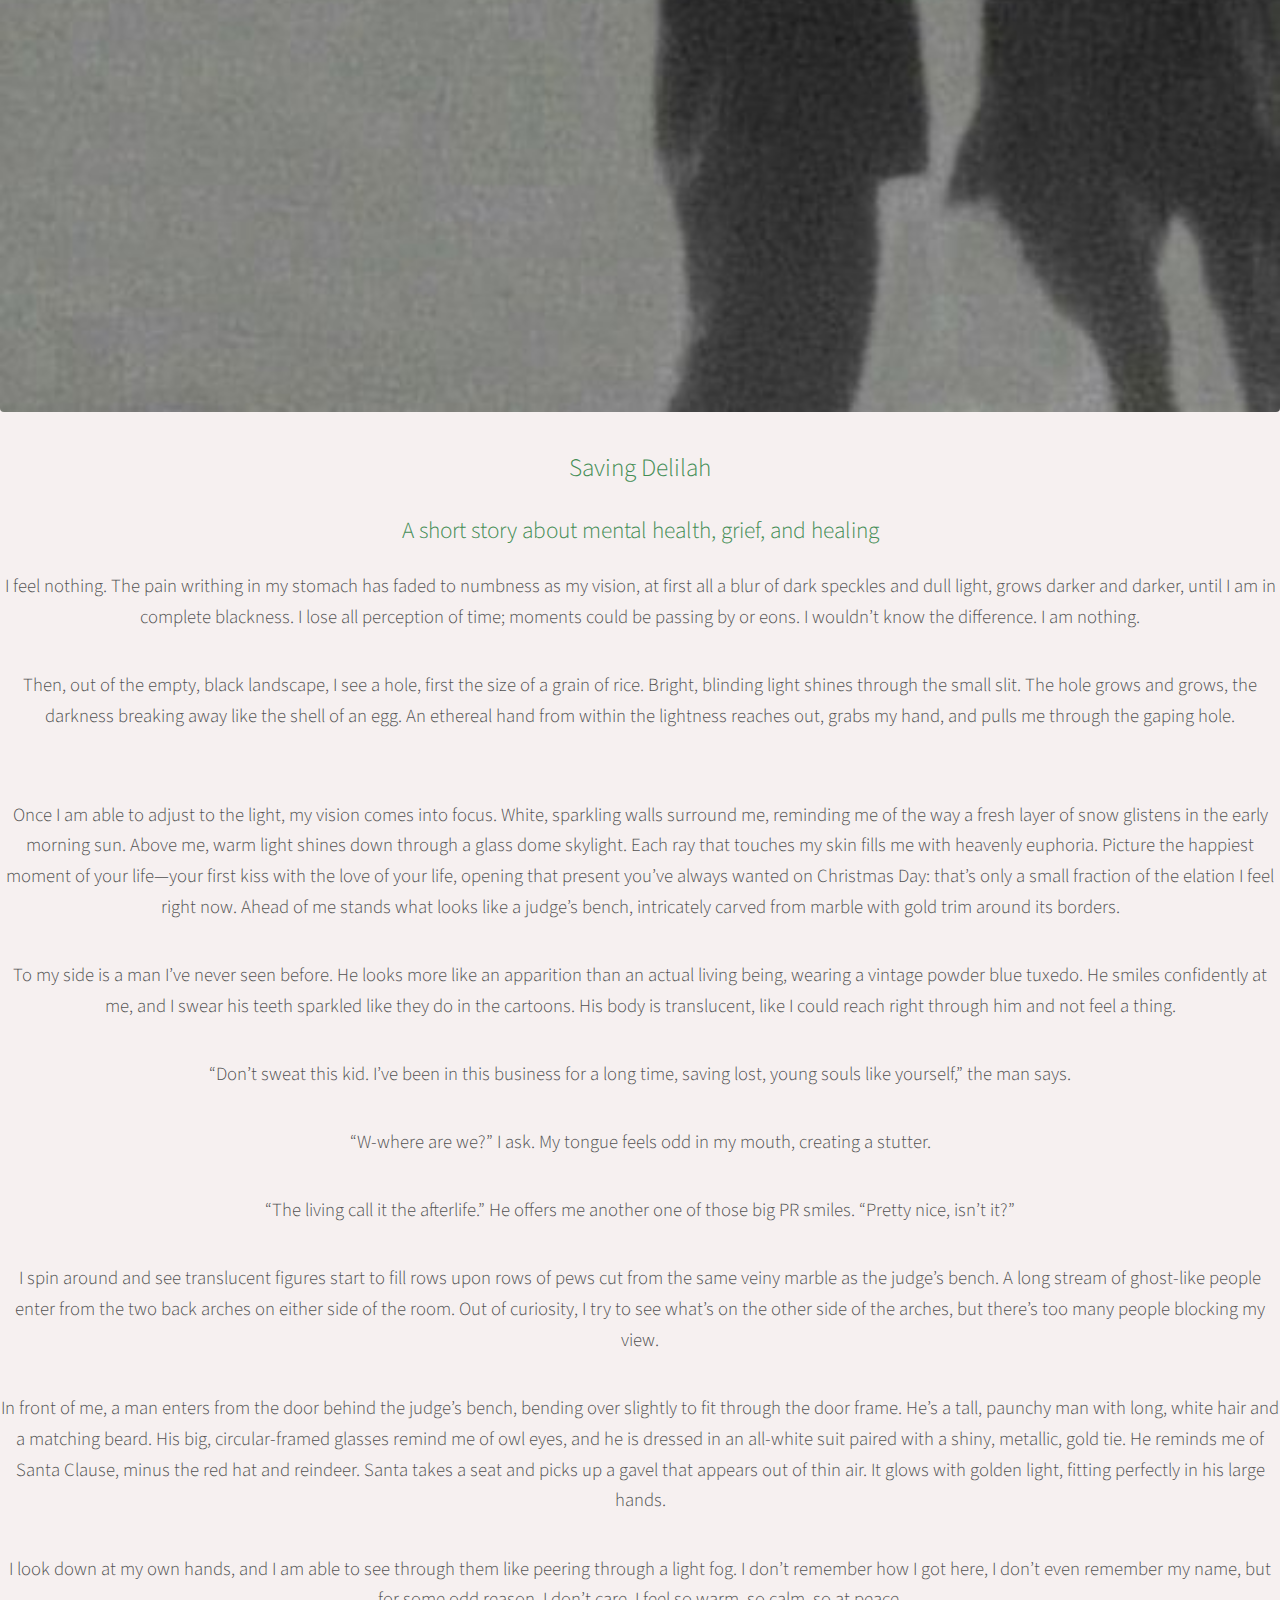
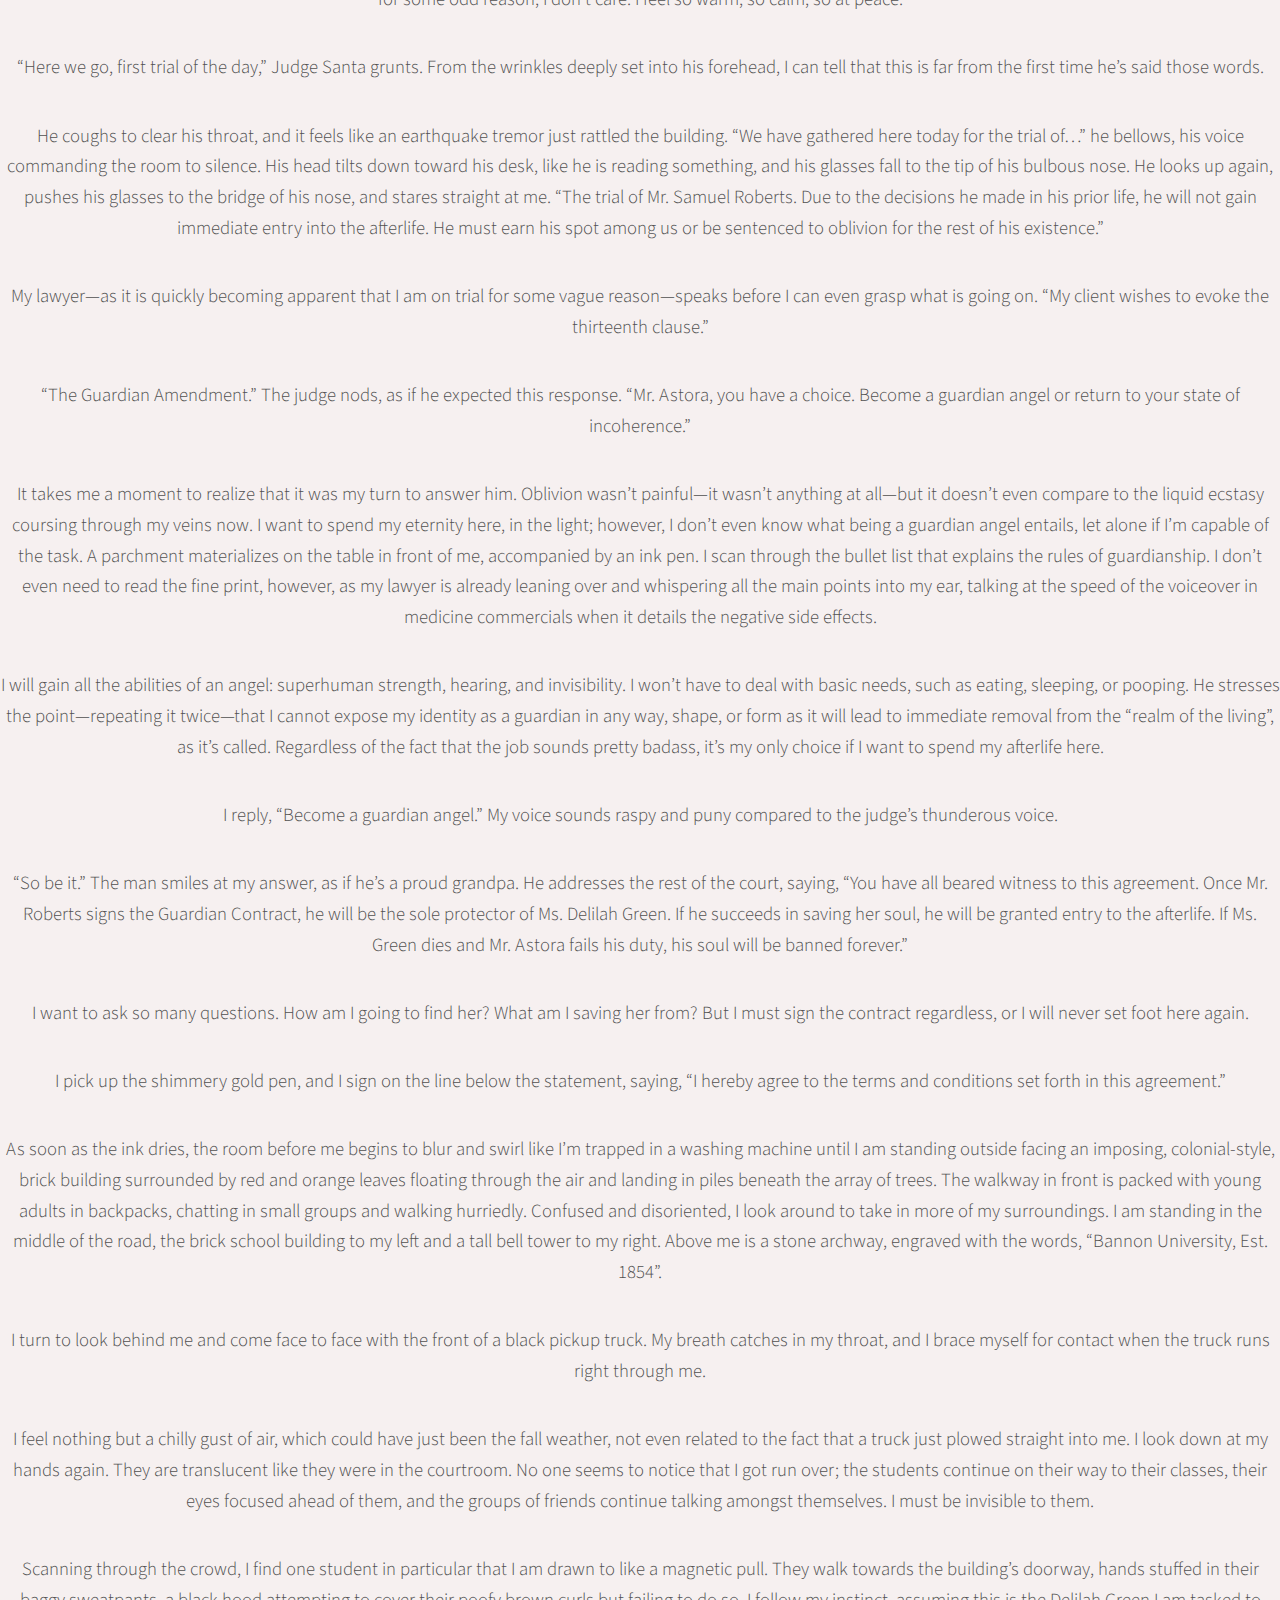
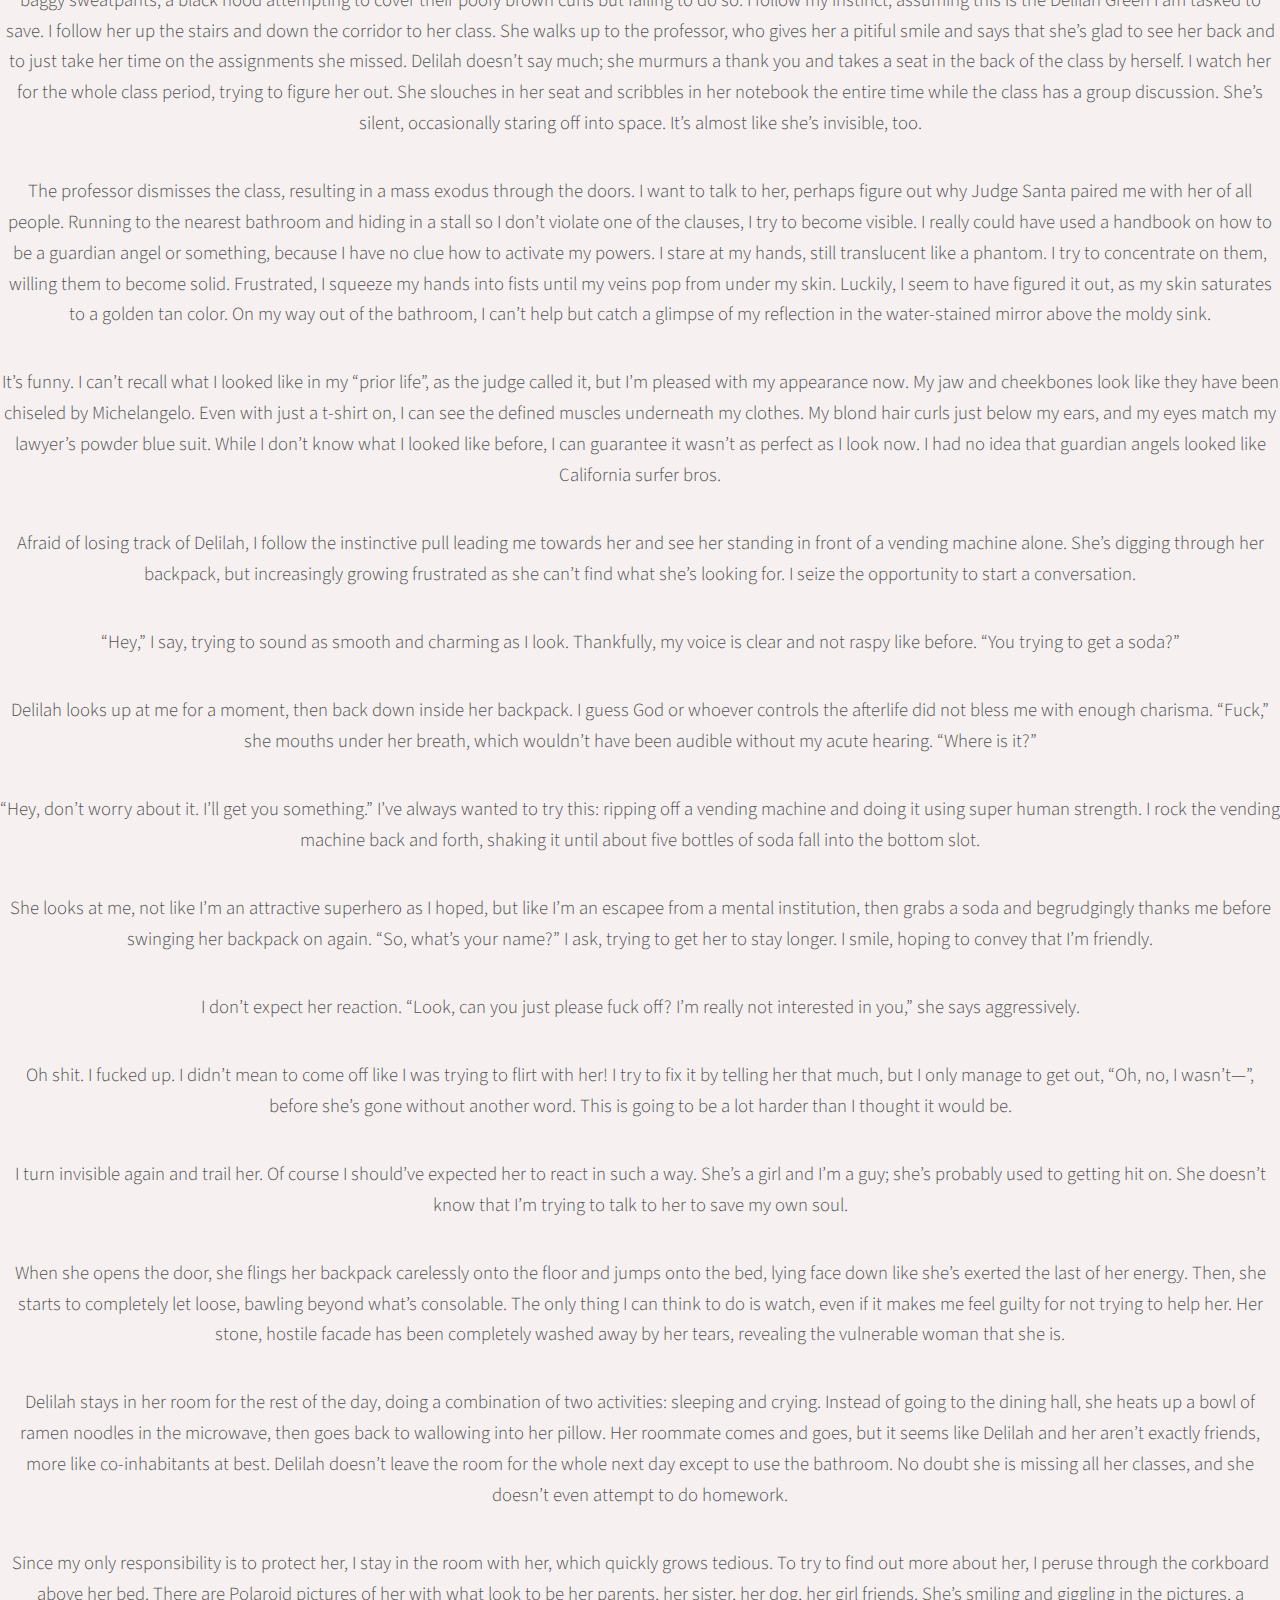
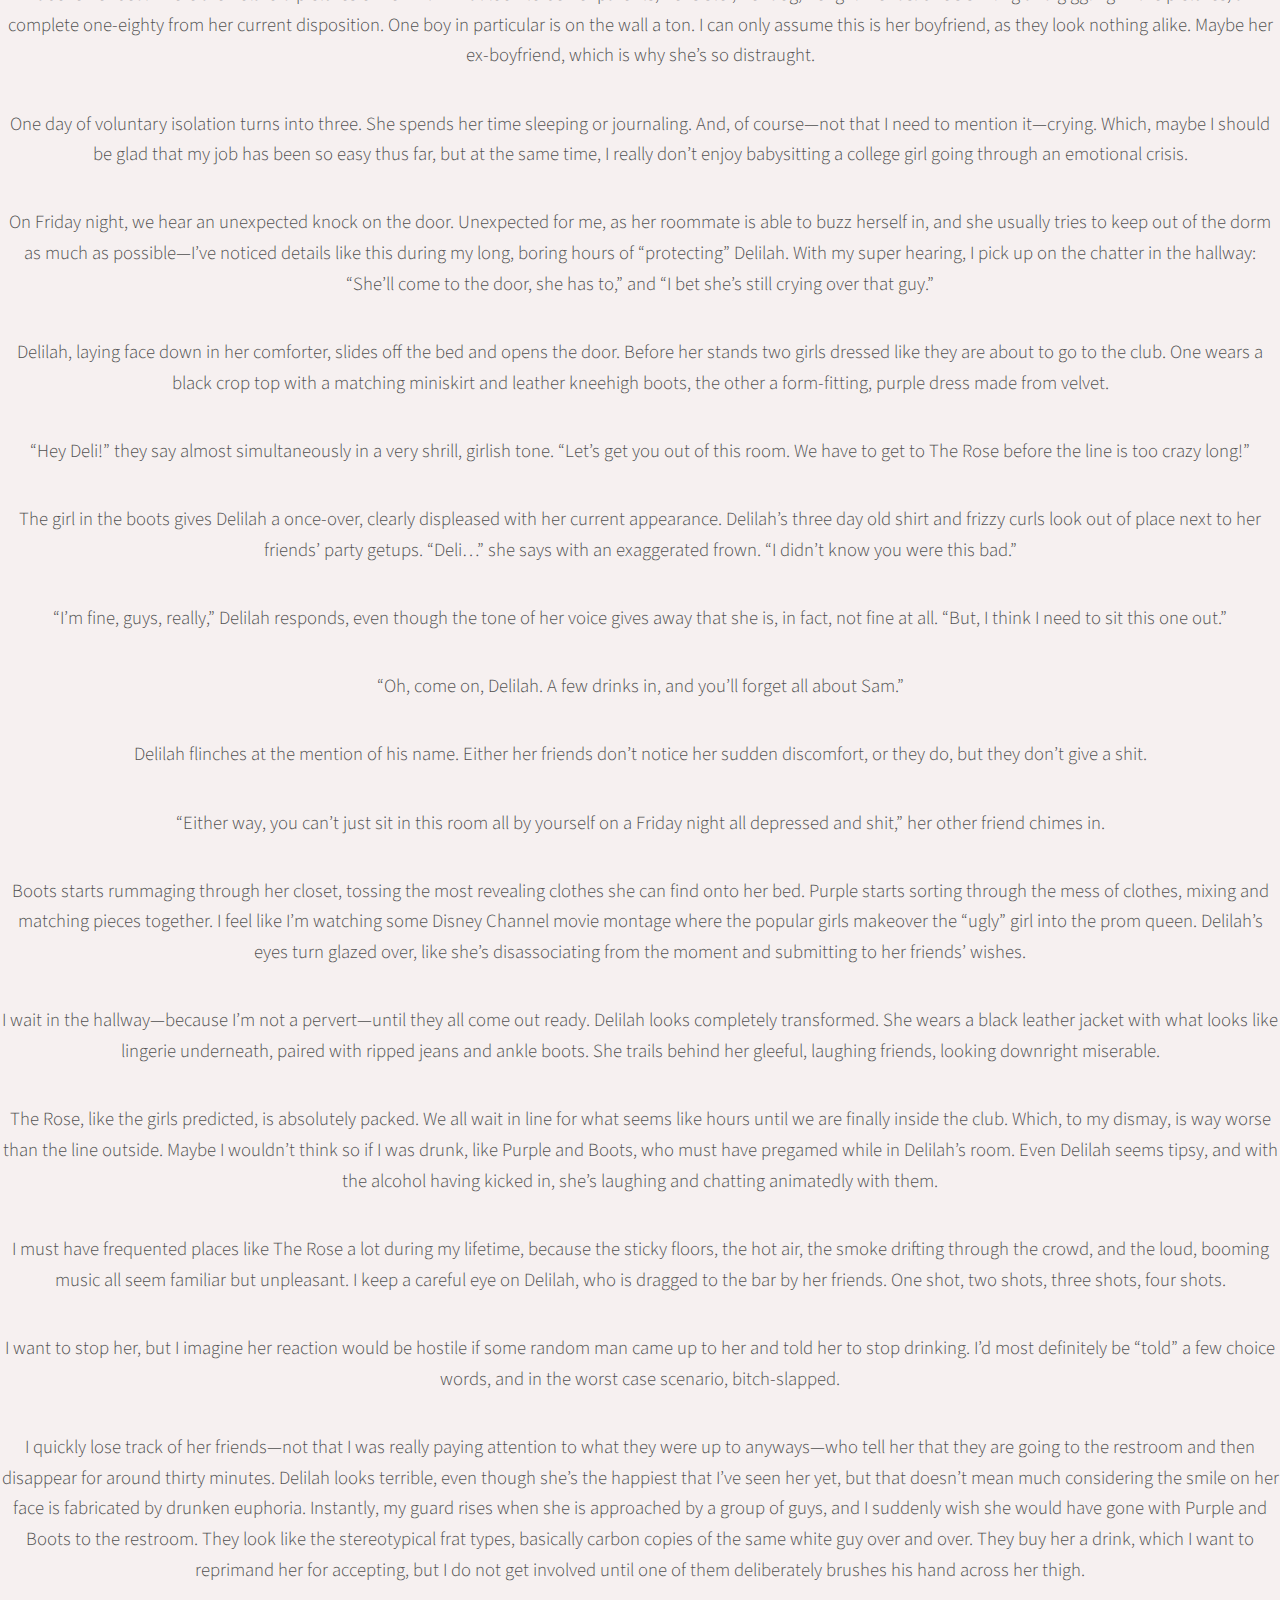
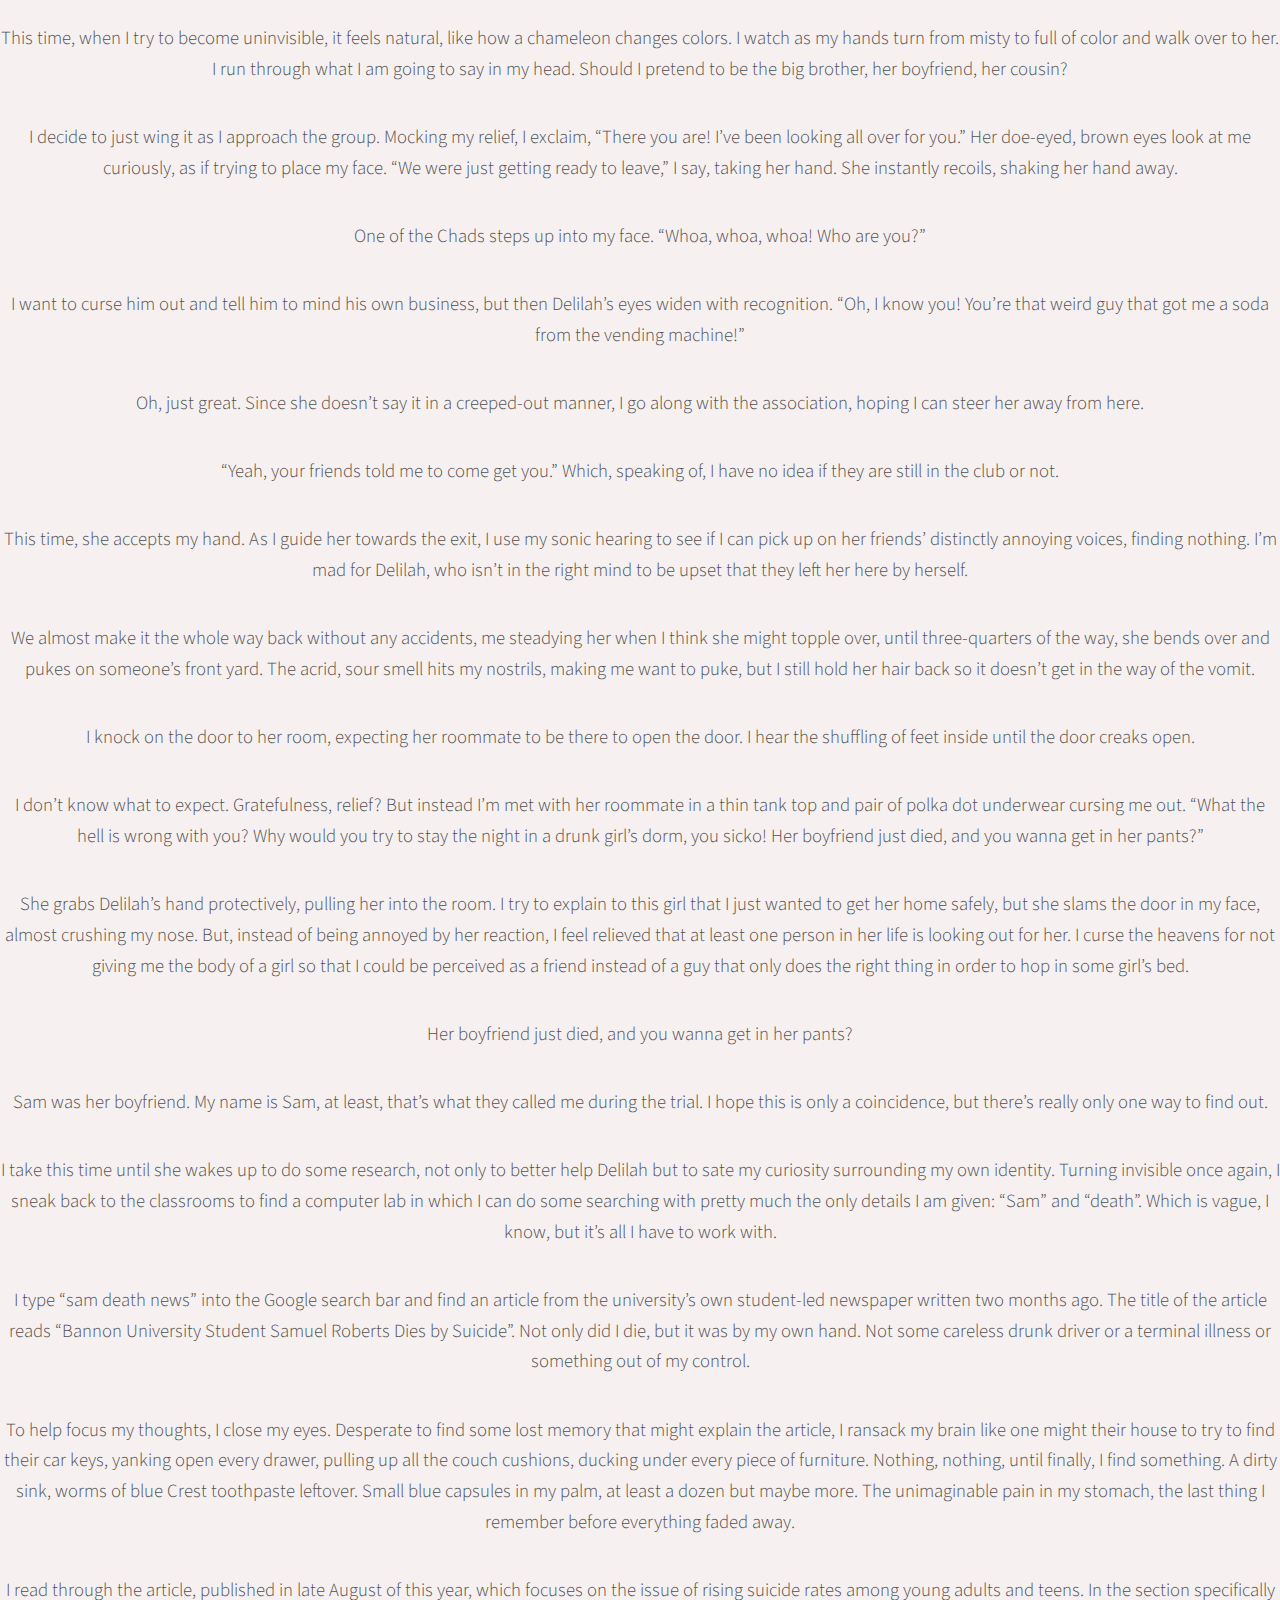
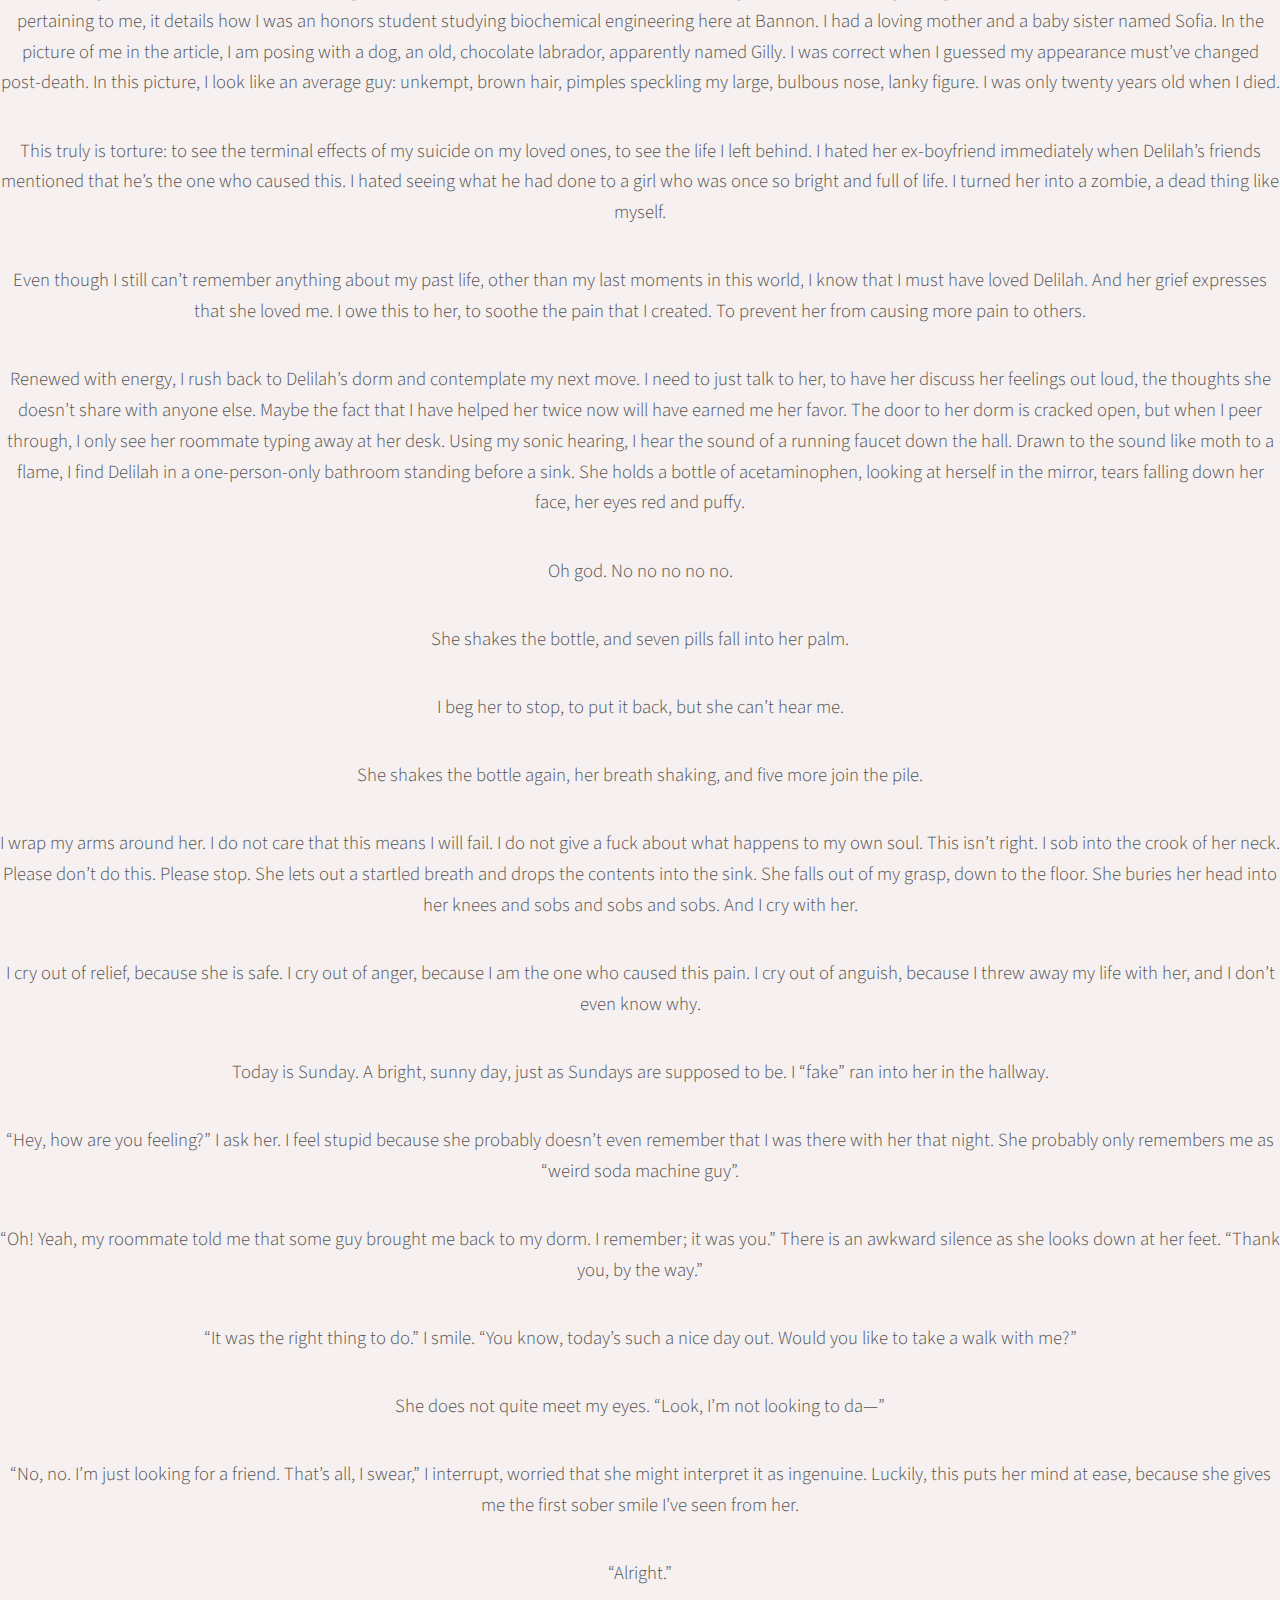
==== commit 7624e073: "fix image size" ====
--- a/html5up-photon/index.html
+++ b/html5up-photon/index.html
@@ -71,7 +71,7 @@
 							</header>
 							<p><u><strong>Copywriting Intern</strong></u> for Shilpa Panchmatia Business Consulting from <strong>May 2022 - June 2022</strong>
 								<ul>
-									<li>Proofread/edited self-made posts before published on social media platforms such as LinkedIn
+								<li>Proofread/edited self-made posts before published on social media platforms such as LinkedIn
 								<li>Wrote/created 10+ social media posts and 15+ public audience articles to promote the company and inform on business management
 								<li>Analyzed trends in engagement among all social media platforms such as Instagram and LinkedIn
 								</ul>
@@ -81,6 +81,7 @@
 								<li>Worked as a member of a team tasked to review over 160 novella submissions</li>
 								<li>Rated works based on publishability, sentence level, theme/content, and structure</li>
 								<li>Gave editorial feedback and suggestions for improvement on works chosen to move forward in MU Press Novella Contest</li>
+								</ul>
 							</p>
 							<p><u><strong>Creative Writing Apprentice</strong></u> for the Miami University Creative Writing Department during the <strong>2022-2023</strong> school year
 								<ul>
@@ -101,9 +102,7 @@
 						<h2>Featured Work</h2>
 					</header>
 					<p>A collection of creative writing work highlighting my skills as a writer.</p>
-					<div class="row gtr-150">
-						<div class="col-4 col-12-medium">
-							<span class="image fit"><img src="images/you remind me of a summer night.jpeg" alt="" /></span>
+							<span class="image fit"><img src="images/you remind me of a summer night.jpeg" alt="an image of a burning bonfire in front of a lake, a sunset in the background" width="50"></span>
 							<h3>You Remind Me of a Summer Night</h3>
 							<h4>A poem about the nostalgia of young love</h4>
 
@@ -126,8 +125,8 @@
 							<br>A piece of my childhood my kids will never know</p>
 						
 						</div>
-						<div class="col-4 col-12-medium">
-							<span class="image fit"><img src="images/i-love-you.jpeg" alt="" /></span>
+						
+							<span class="image fit"><img src="images/i-love-you.jpeg" alt="an image of two lovers hugging" width="50"></span>
 							<h3>I Love You</h3>
 							<h4>A free-form poem about finding home</h4>
 							<p>I would leave you: the late night calls, the forehead kisses, the warmth of your body cradled around mine, I would leave our car rides with the windows down, singing along to my favorite Taylor Swift songs, lyrics you memorized just for me, I would leave your arms wrapped tightly around me, begging me to stay an extra minute, an hour, or forever, I would leave our arguments, the ones over which movie we should watch, which one of us should say sorry first, which one of us should be the first to leave, I would leave your sweatshirts that smell like cigarette smoke, the taste of tobacco on your tongue, the drunk kisses and playful disses; I would leave you, but I don’t know where I would go if you’re the only home I know.</p>
--- a/html5up-photon/assets/css/main.css
+++ b/html5up-photon/assets/css/main.css
@@ -2819,7 +2819,7 @@
 	}
 
 		.main.style1 {
-			background: #f9e9e9;
+			background: #f6f0f0;
 		}
 
 		.main.style2 {
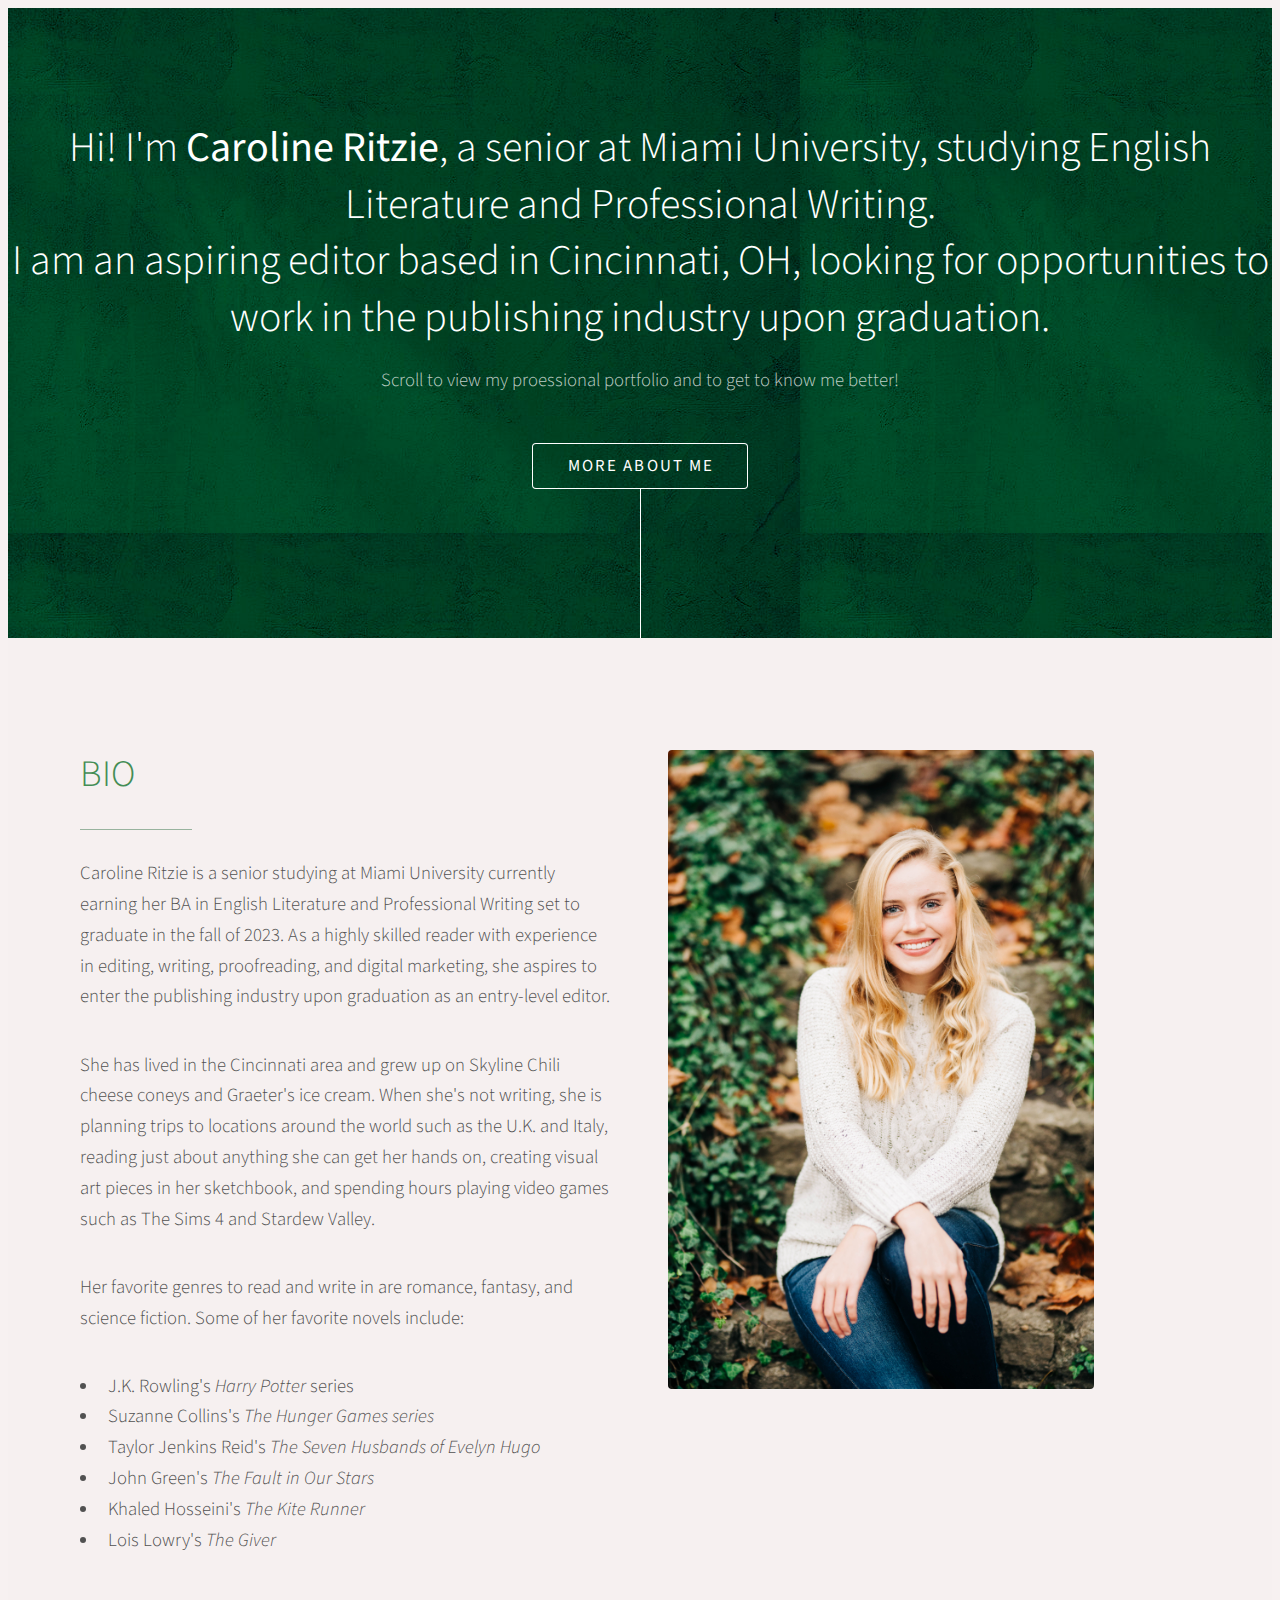
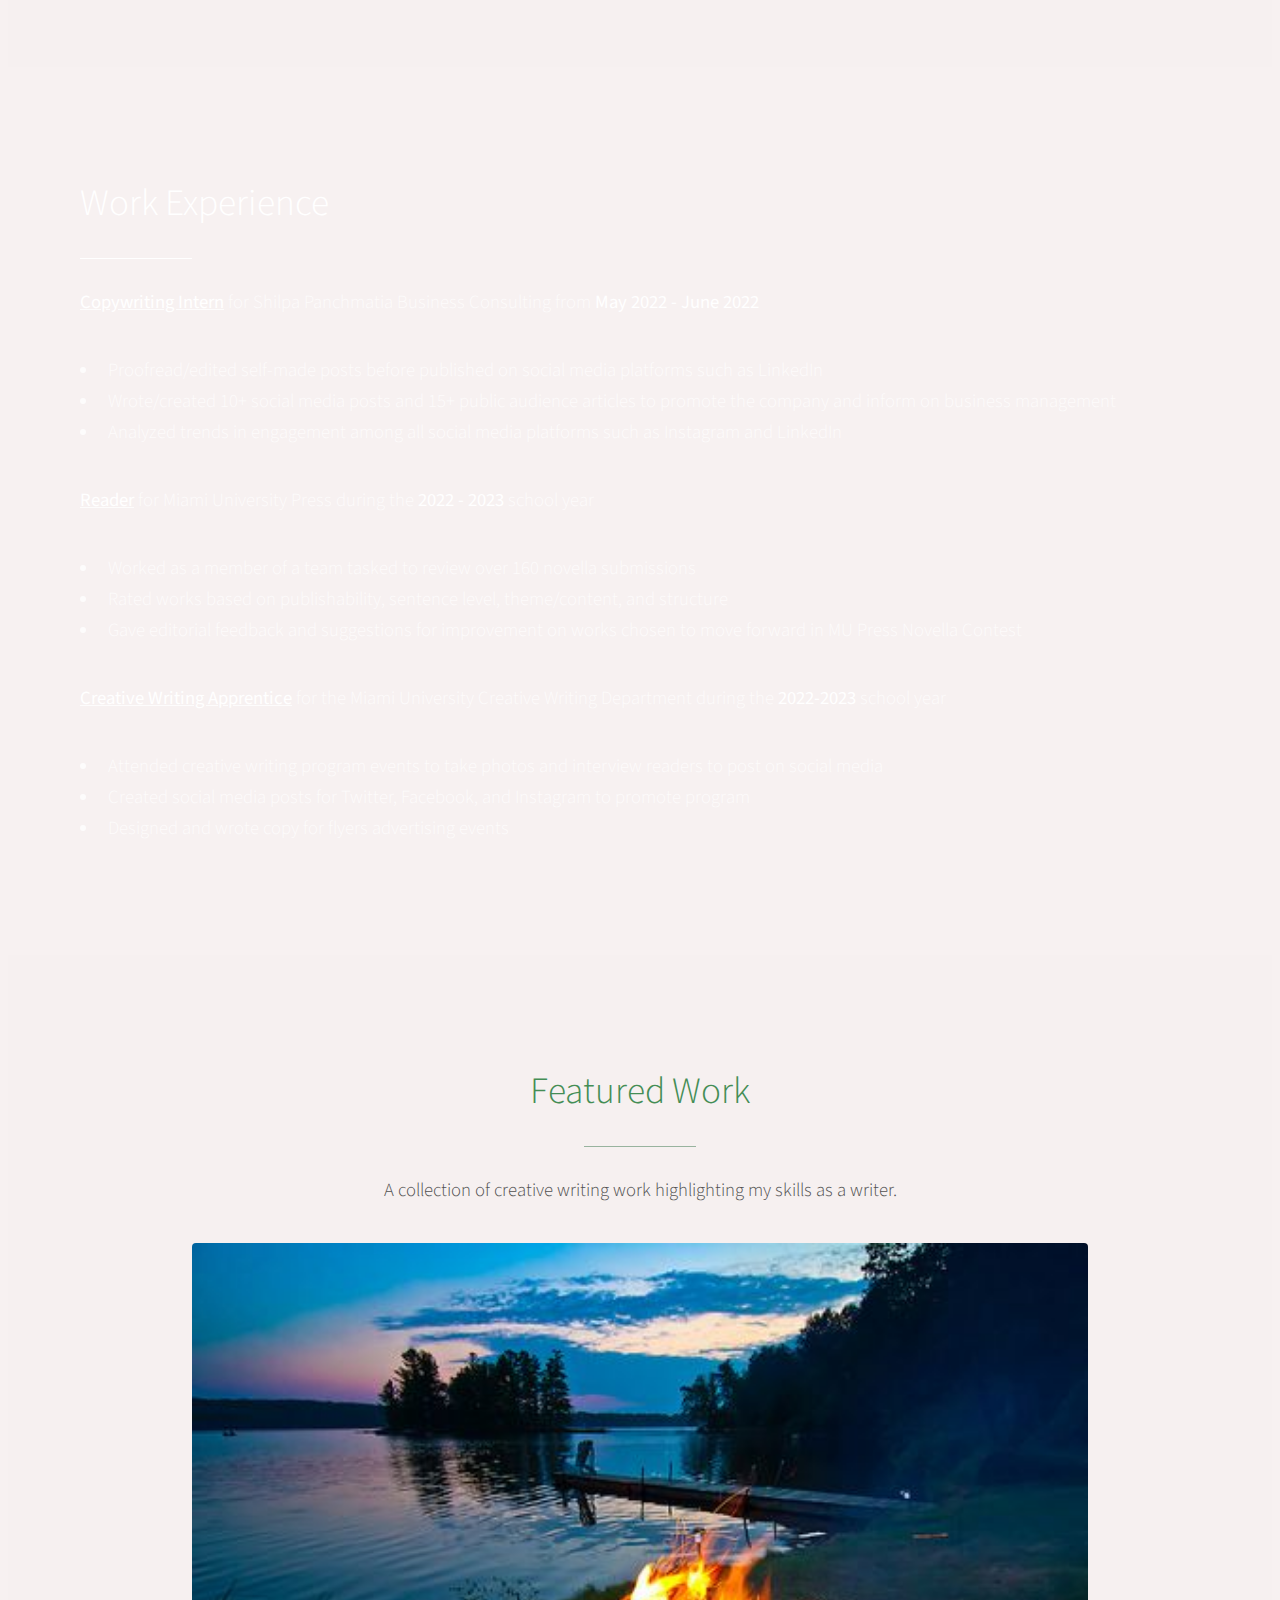
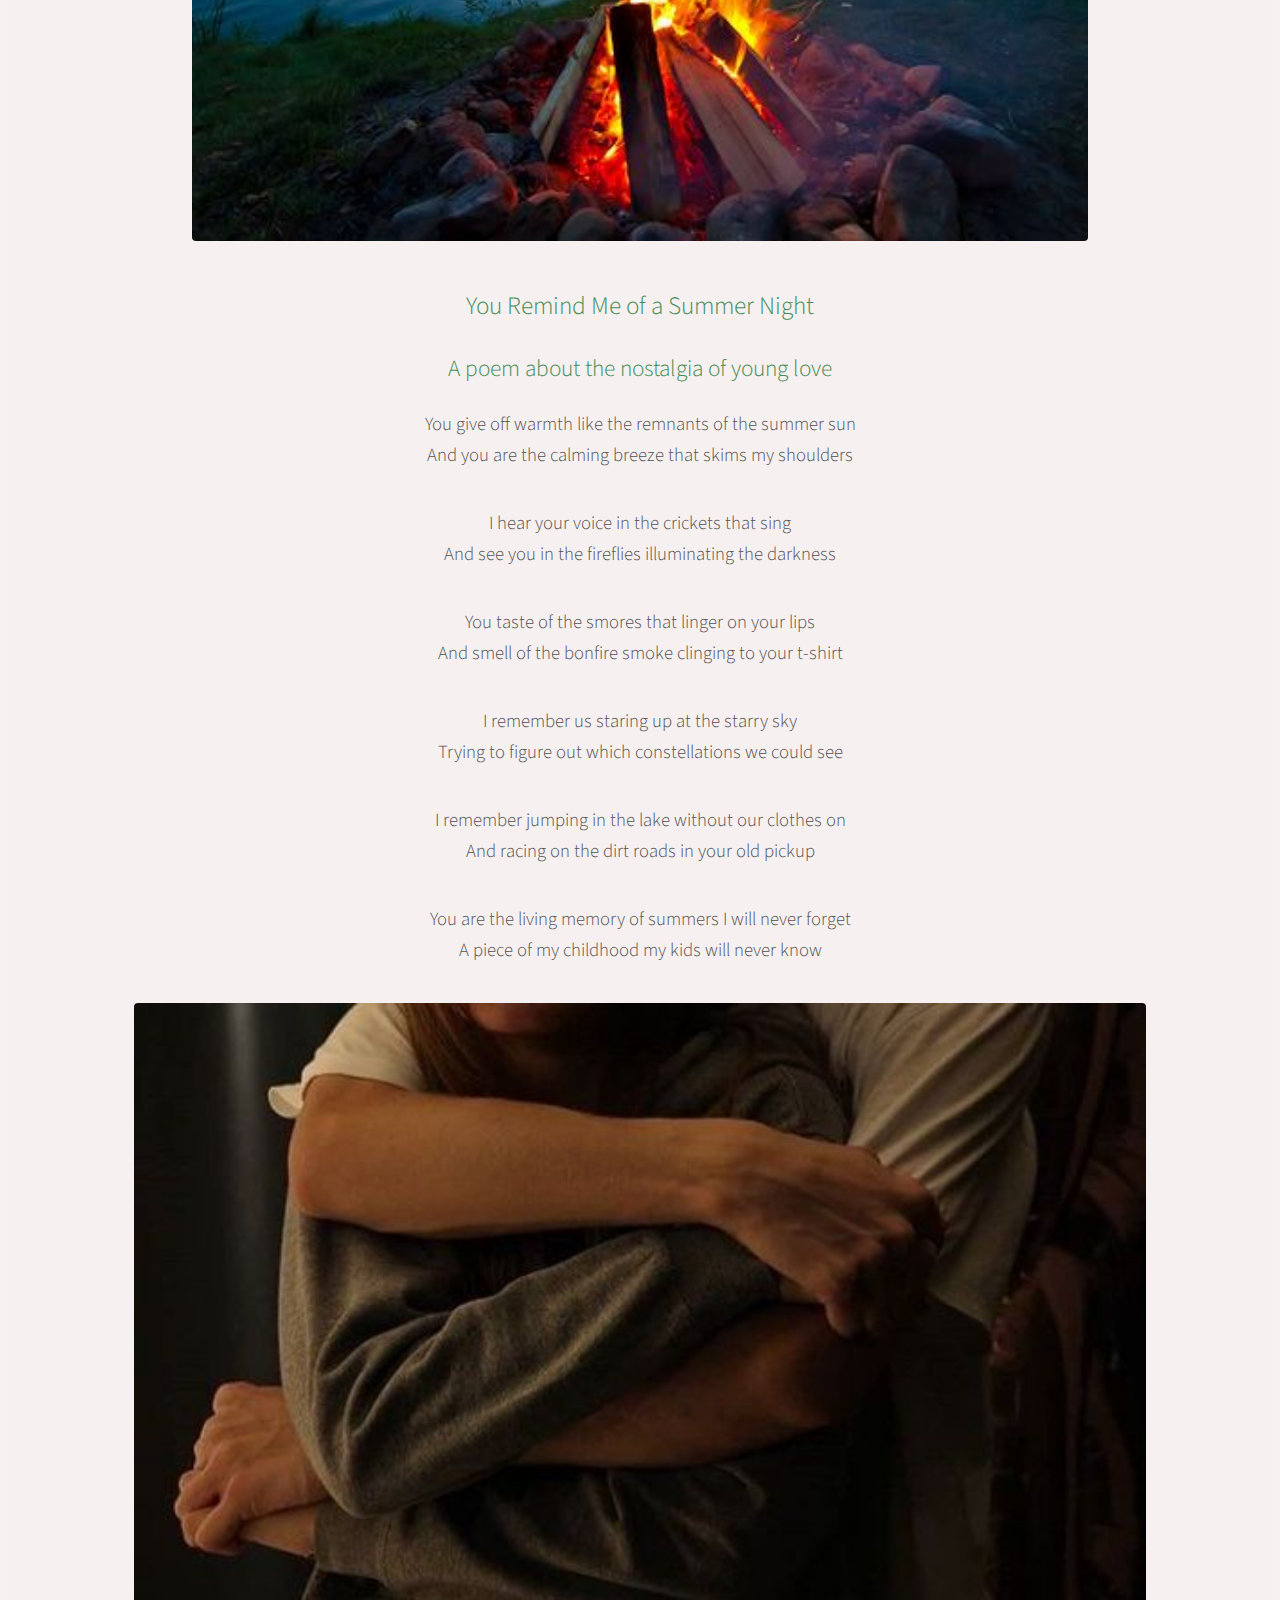
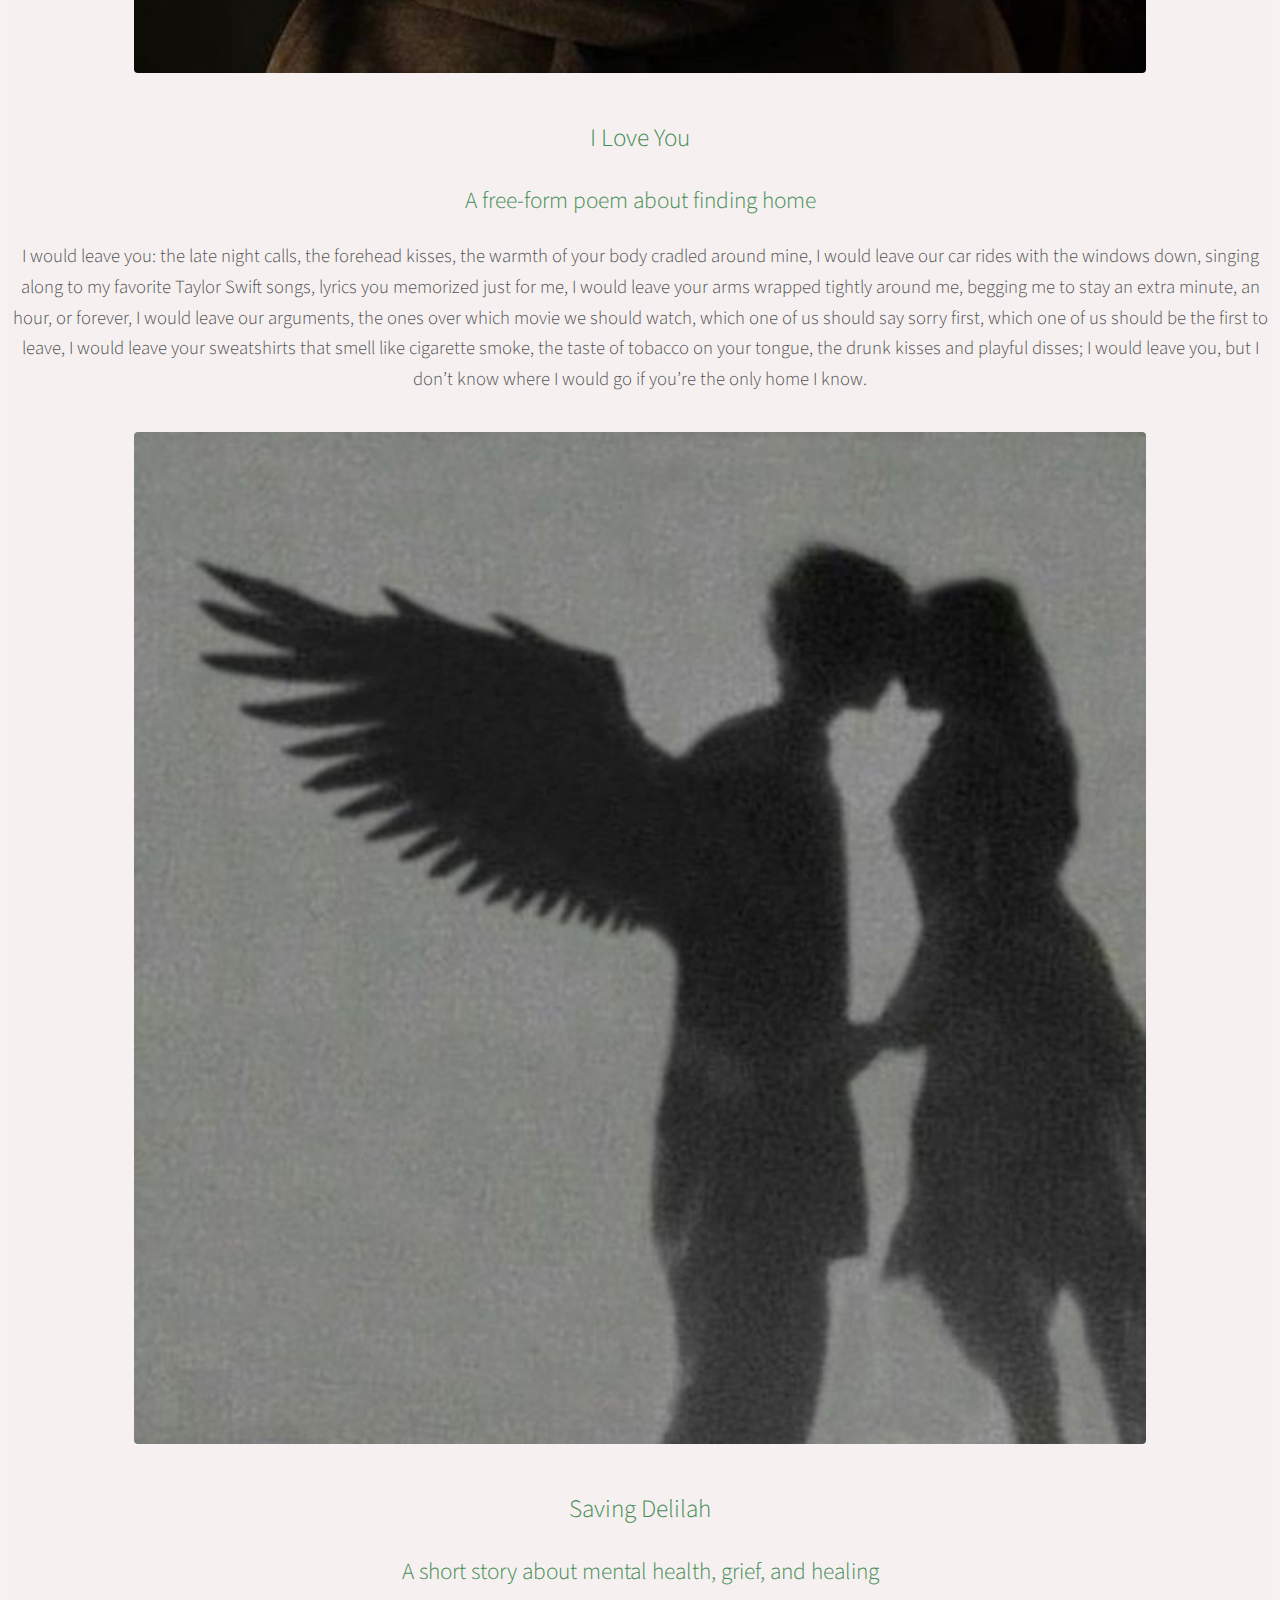
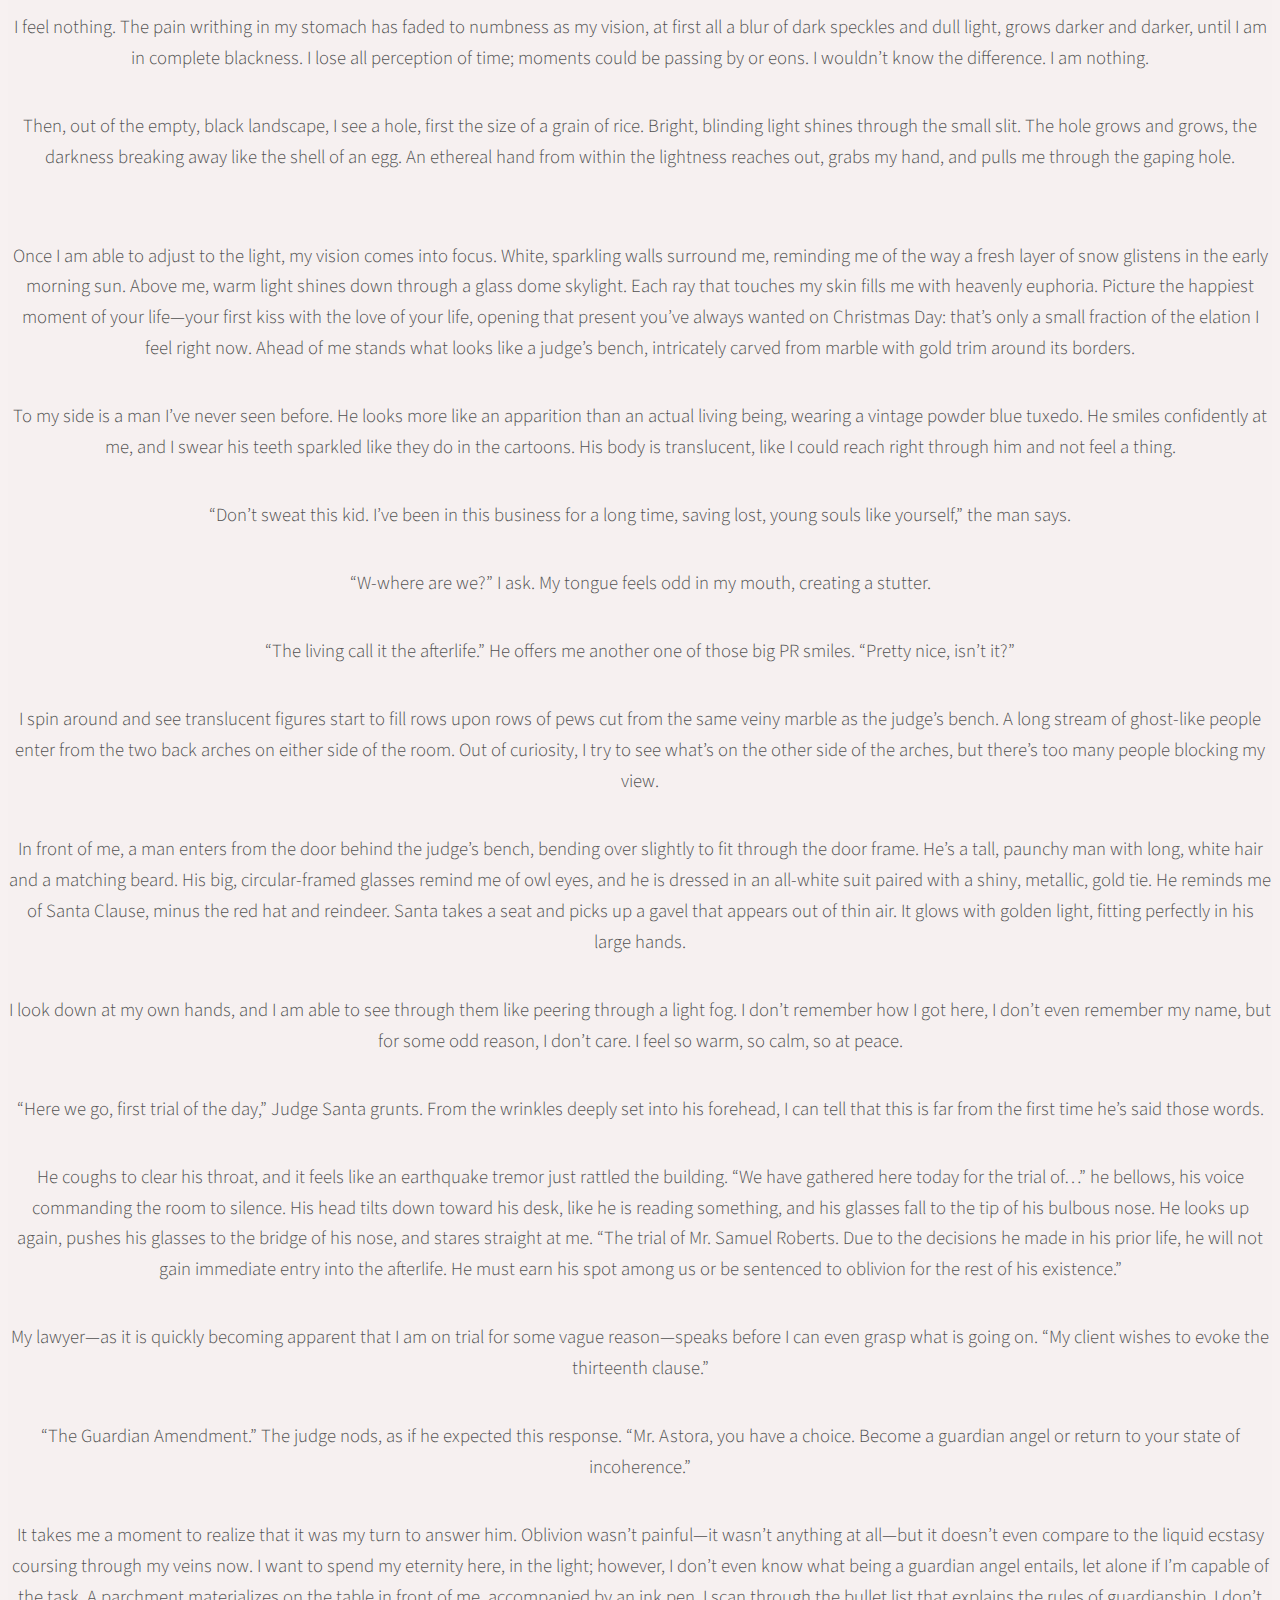
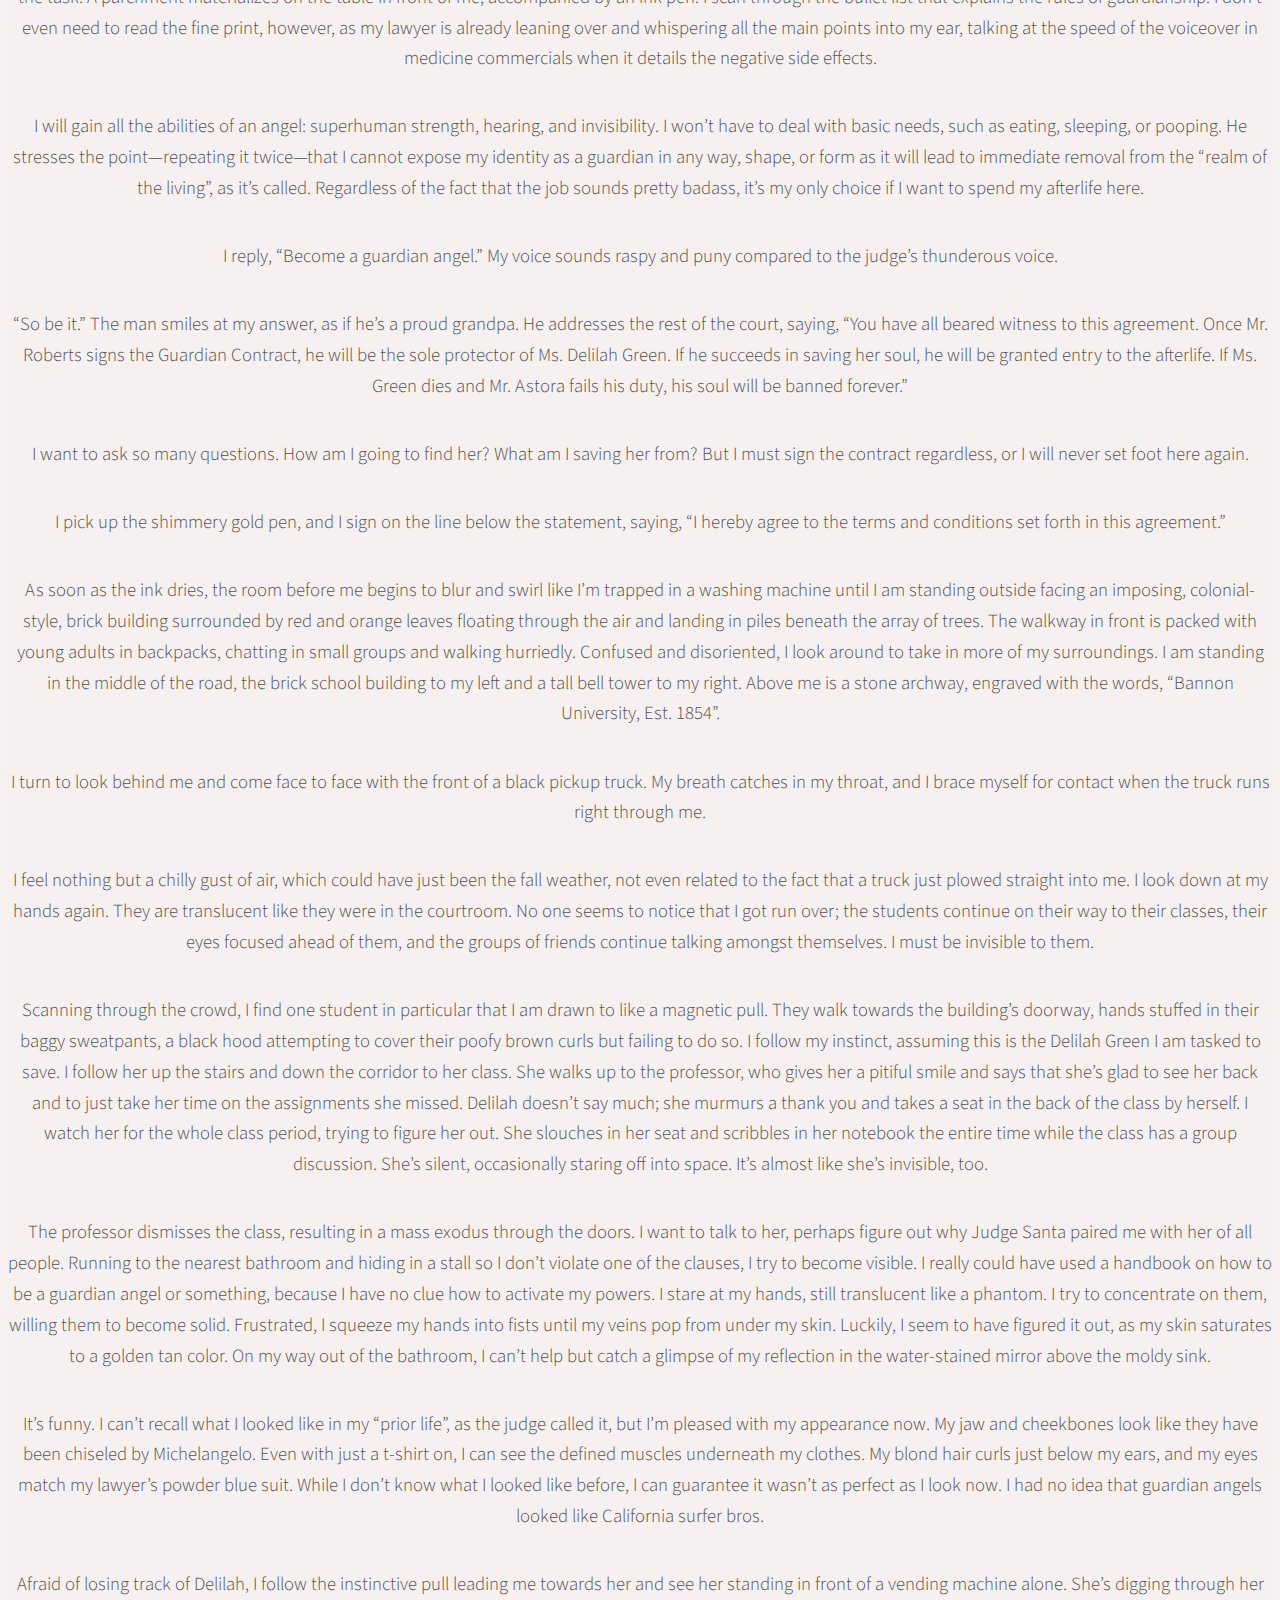
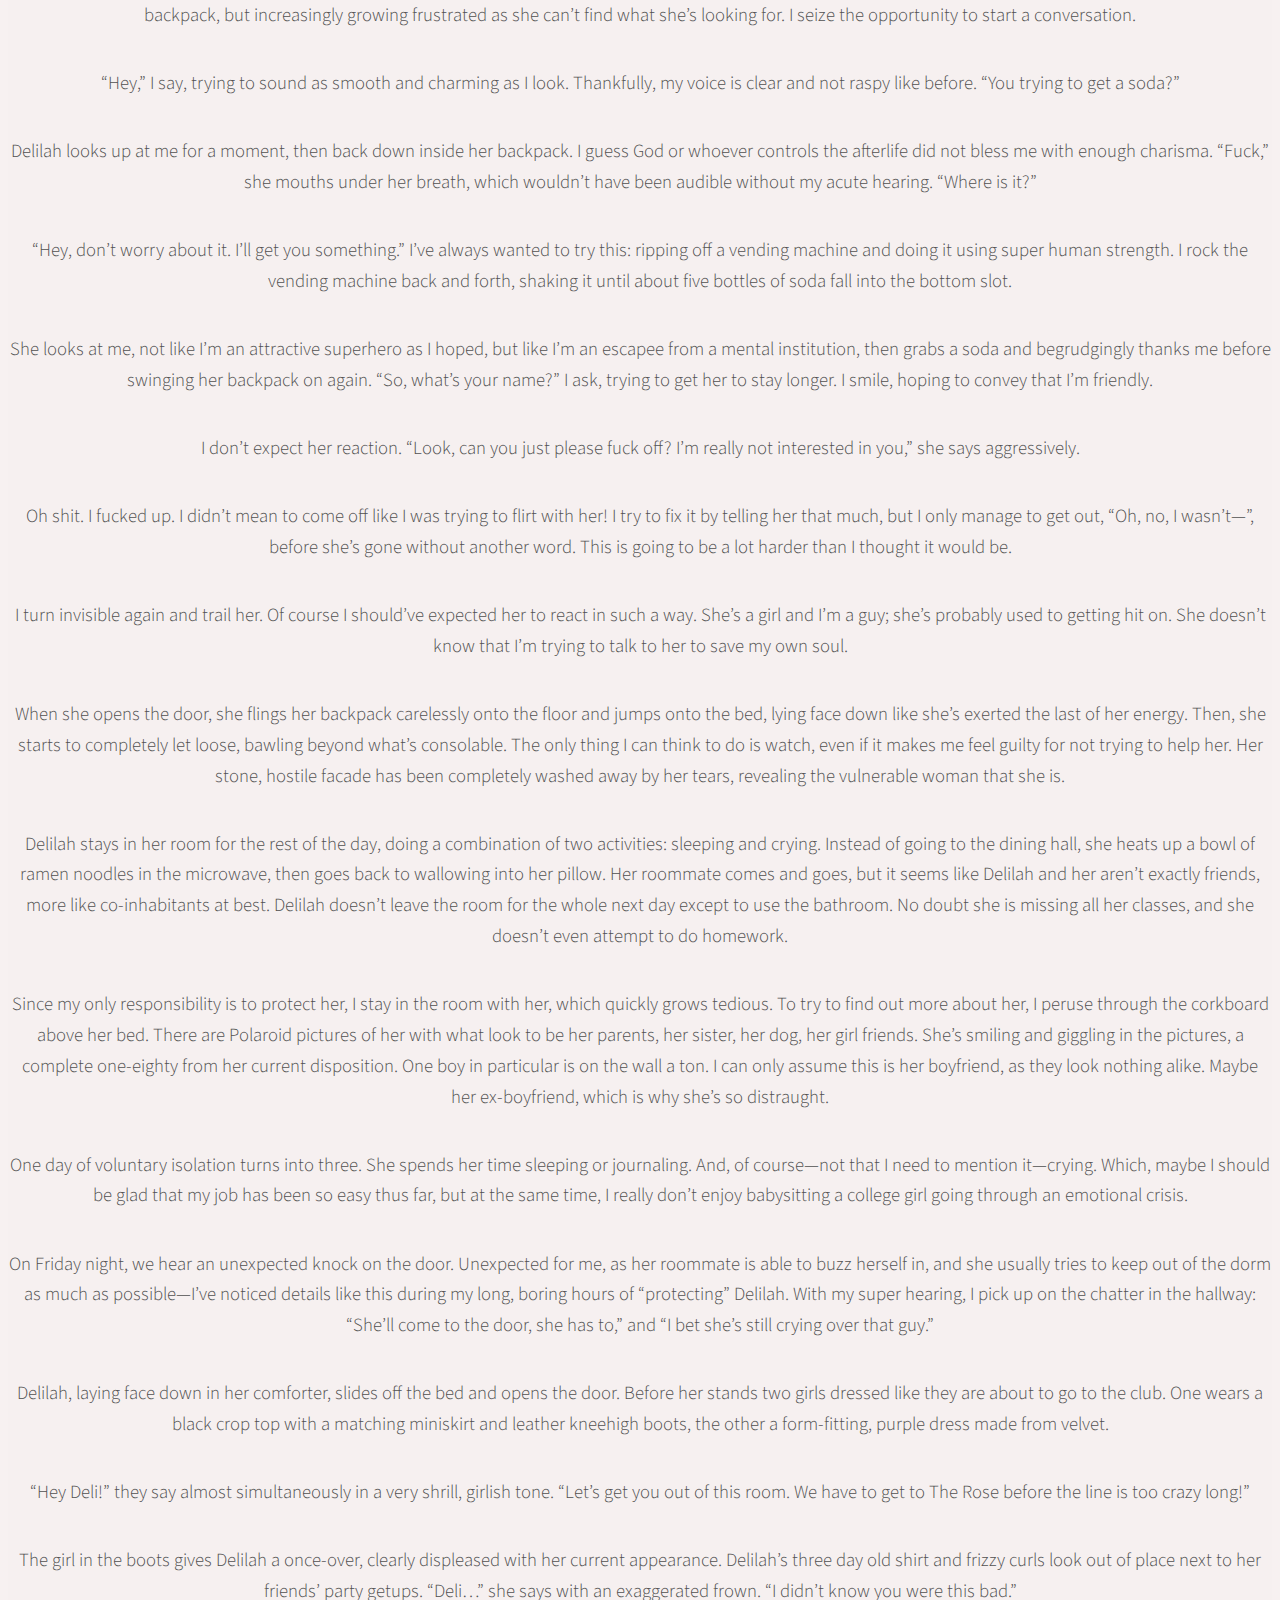
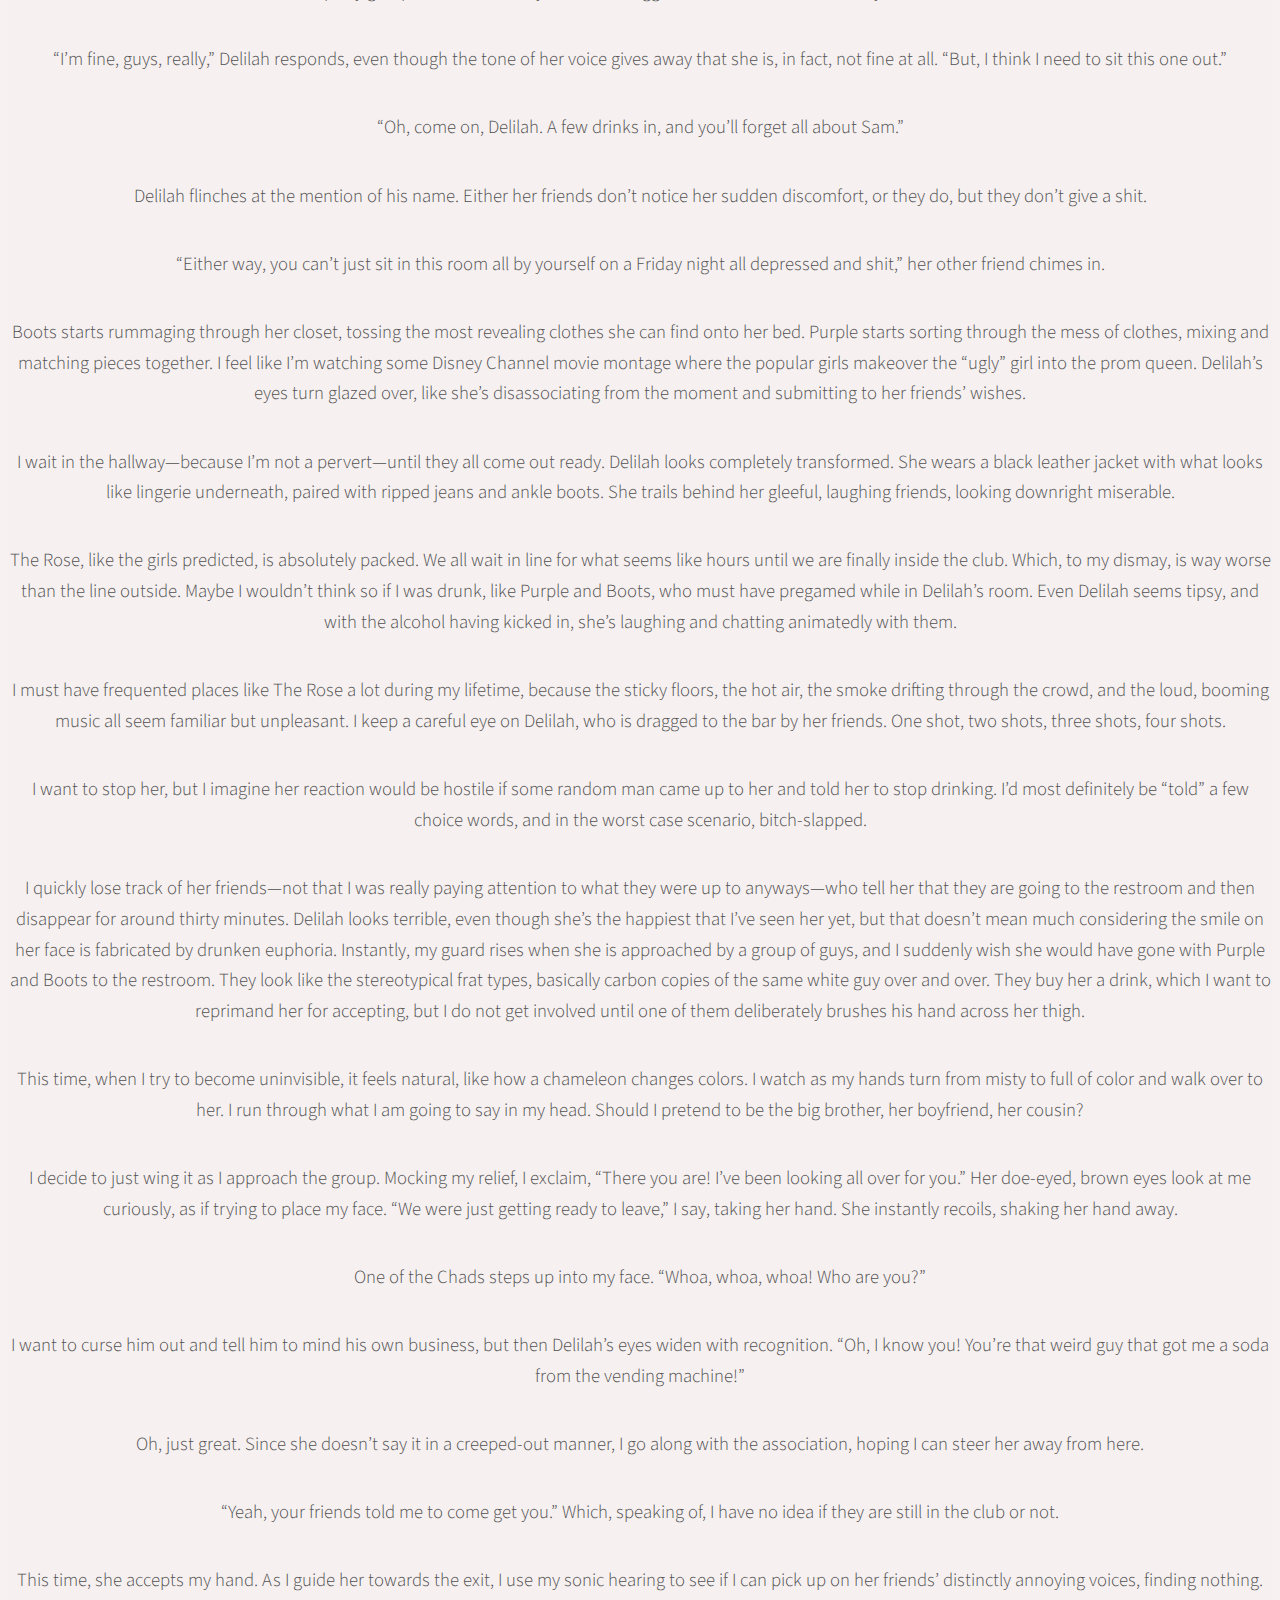
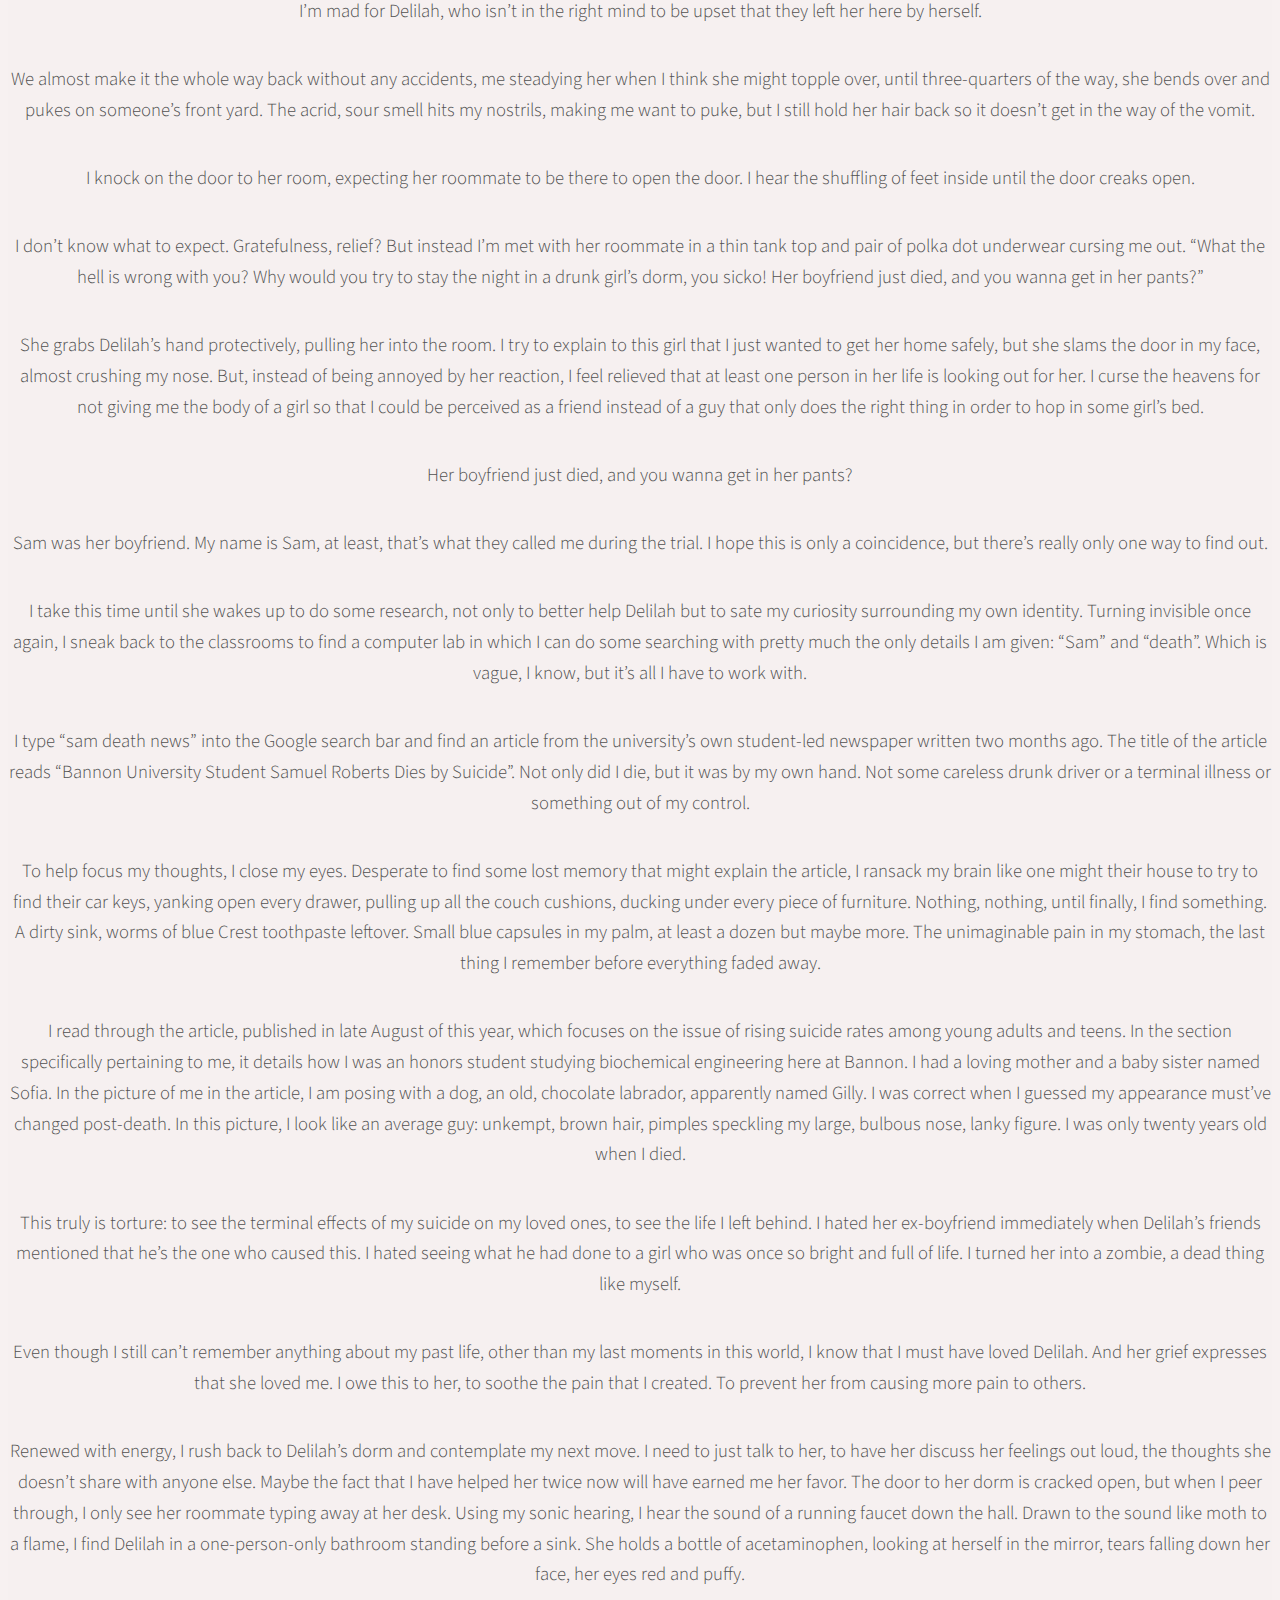
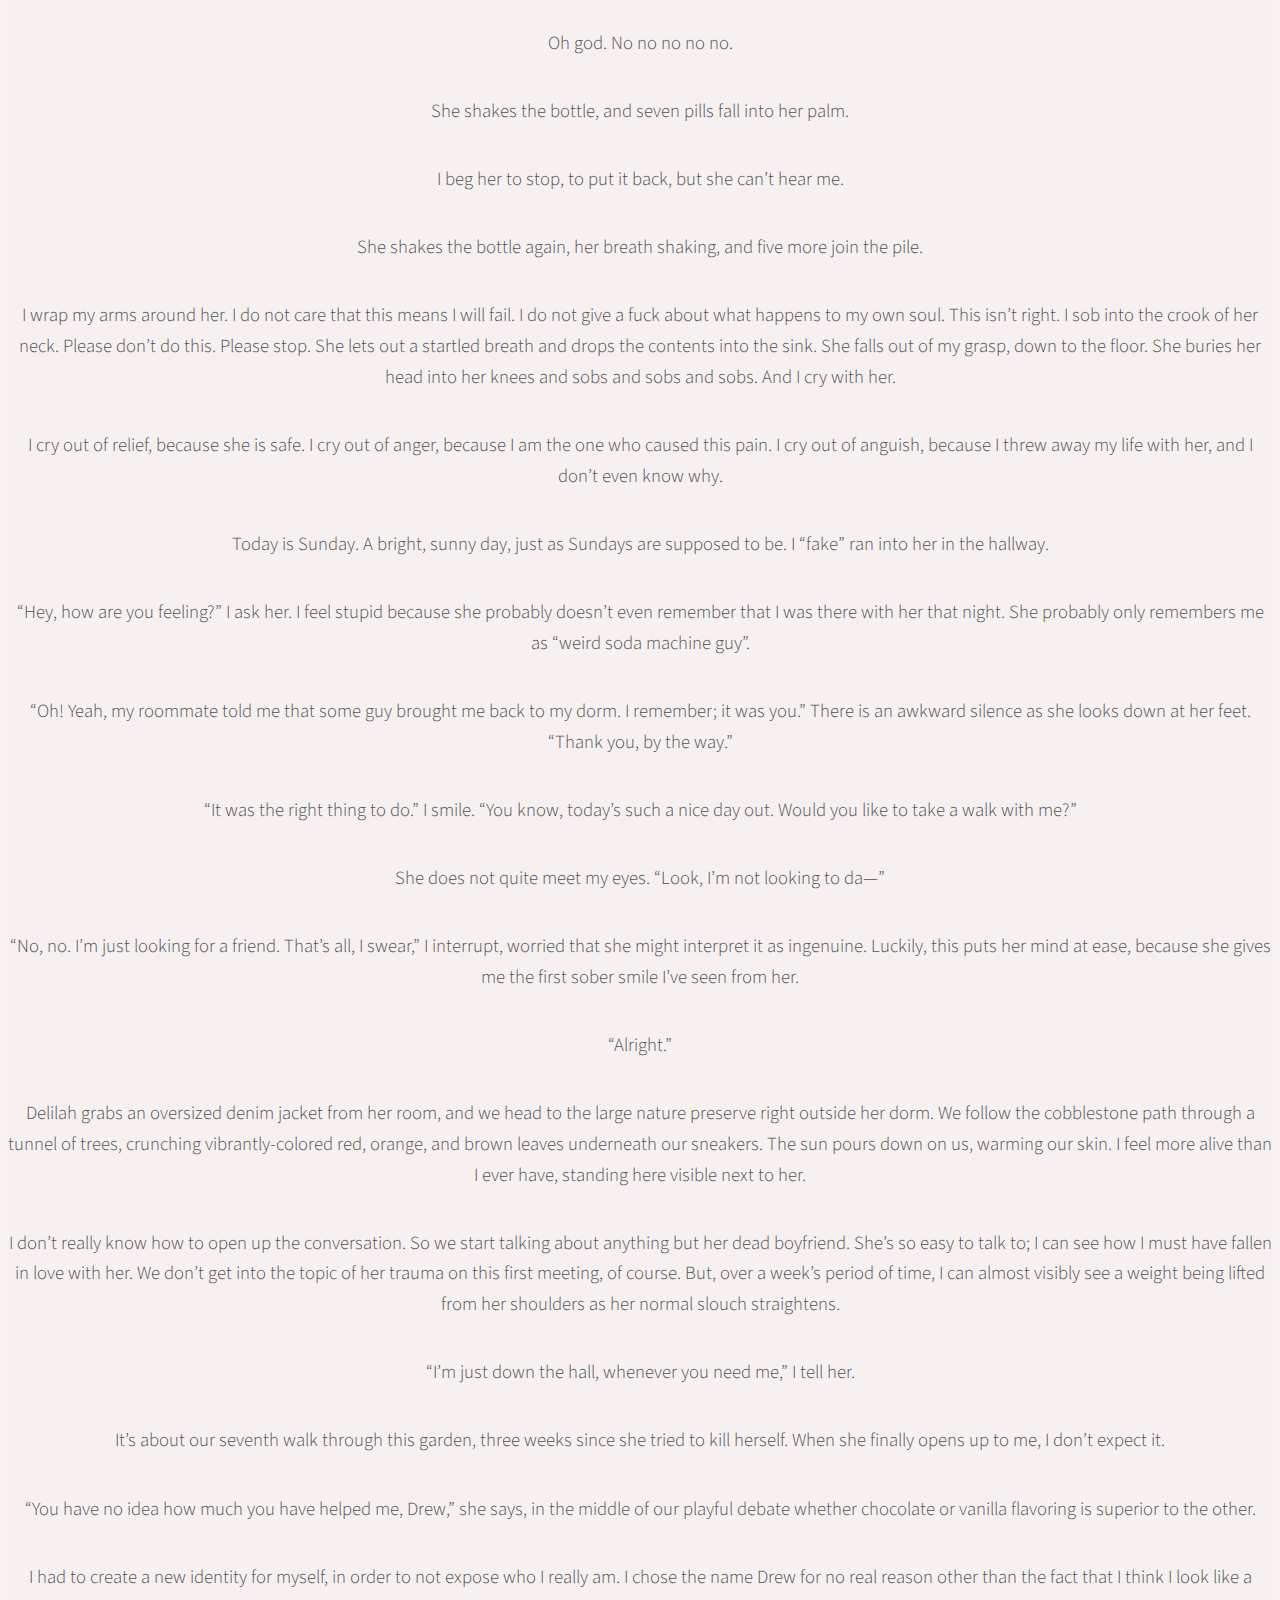
==== commit 47d7db3e: "fixed margins" ====
--- a/html5up-photon/index.html
+++ b/html5up-photon/index.html
@@ -126,14 +126,14 @@
 						
 						</div>
 						
-							<span class="image fit"><img src="images/i-love-you.jpeg" alt="an image of two lovers hugging" width="50"></span>
+							<span class="image fit"><img src="images/i-love-you.jpeg" alt="an image of two lovers hugging" width="10"></span>
 							<h3>I Love You</h3>
 							<h4>A free-form poem about finding home</h4>
 							<p>I would leave you: the late night calls, the forehead kisses, the warmth of your body cradled around mine, I would leave our car rides with the windows down, singing along to my favorite Taylor Swift songs, lyrics you memorized just for me, I would leave your arms wrapped tightly around me, begging me to stay an extra minute, an hour, or forever, I would leave our arguments, the ones over which movie we should watch, which one of us should say sorry first, which one of us should be the first to leave, I would leave your sweatshirts that smell like cigarette smoke, the taste of tobacco on your tongue, the drunk kisses and playful disses; I would leave you, but I don’t know where I would go if you’re the only home I know.</p>
 						
 						</div>
 						<div class="col-4 col-12-medium">
-							<span class="image fit"><img src="images/saving-delilah.jpeg" alt="" /></span>
+							<span class="image fit"><img src="images/saving-delilah.jpeg" alt="an image of the silhouette of a male angel with a woman" /></span>
 							<h3>Saving Delilah</h3>
 							<h4>A short story about mental health, grief, and healing</h4>
 							<p>I feel nothing. The pain writhing in my stomach has faded to numbness as my vision, at first all a blur of dark speckles and dull light, grows darker and darker, until I am in complete blackness. I lose all perception of time; moments could be passing by or eons. I wouldn’t know the difference. I am nothing.
--- a/html5up-photon/assets/css/main.css
+++ b/html5up-photon/assets/css/main.css
@@ -18,7 +18,7 @@
 canvas, details, embed, figure, figcaption,
 footer, header, hgroup, menu, nav, output, ruby,
 section, summary, time, mark, audio, video {
-	margin: 0;
+	margin: 1000;
 	padding: 0;
 	border: 0;
 	font-size: 100%;
@@ -48,11 +48,11 @@
 
 table {
 	border-collapse: collapse;
-	border-spacing: 0;
+	border-spacing: 50;
 }
 
 body {
-	-webkit-text-size-adjust: none;
+	-webkit-text-size-adjust: 50;
 }
 
 mark {
@@ -776,7 +776,7 @@
 
 		}
 
-		@media screen and (max-width: 1140px) {
+		@media screen and (max-width: 600px) {
 
 			.row {
 				display: flex;
@@ -1266,7 +1266,7 @@
 
 		}
 
-		@media screen and (max-width: 736px) {
+		@media screen and (max-width: 600px) {
 
 			.row {
 				display: flex;
@@ -1577,7 +1577,7 @@
 				}
 
 				.row > .off-3-xsmall {
-					margin-left: 25%;
+					margin-left: 100%;
 				}
 
 				.row > .col-4-xsmall {
@@ -1670,7 +1670,7 @@
 						}
 
 				.row.gtr-25 {
-					margin-top: 0;
+					margin-top: 10;
 					margin-left: -0.5em;
 				}
 
@@ -1687,7 +1687,7 @@
 						}
 
 				.row.gtr-50 {
-					margin-top: 0;
+					margin-top: 10;
 					margin-left: -1em;
 				}
 
@@ -2377,7 +2377,7 @@
 		}
 
 		.image.left, .image.right {
-			max-width: 40%;
+			max-width: 20%;
 		}
 
 			.image.left img, .image.right img {
@@ -2385,9 +2385,9 @@
 			}
 
 		.image.fit {
-			display: block;
+			display: center;
 			margin: 0 0 2em 0;
-			width: 100%;
+			width: 80%;
 		}
 
 			.image.fit img {
